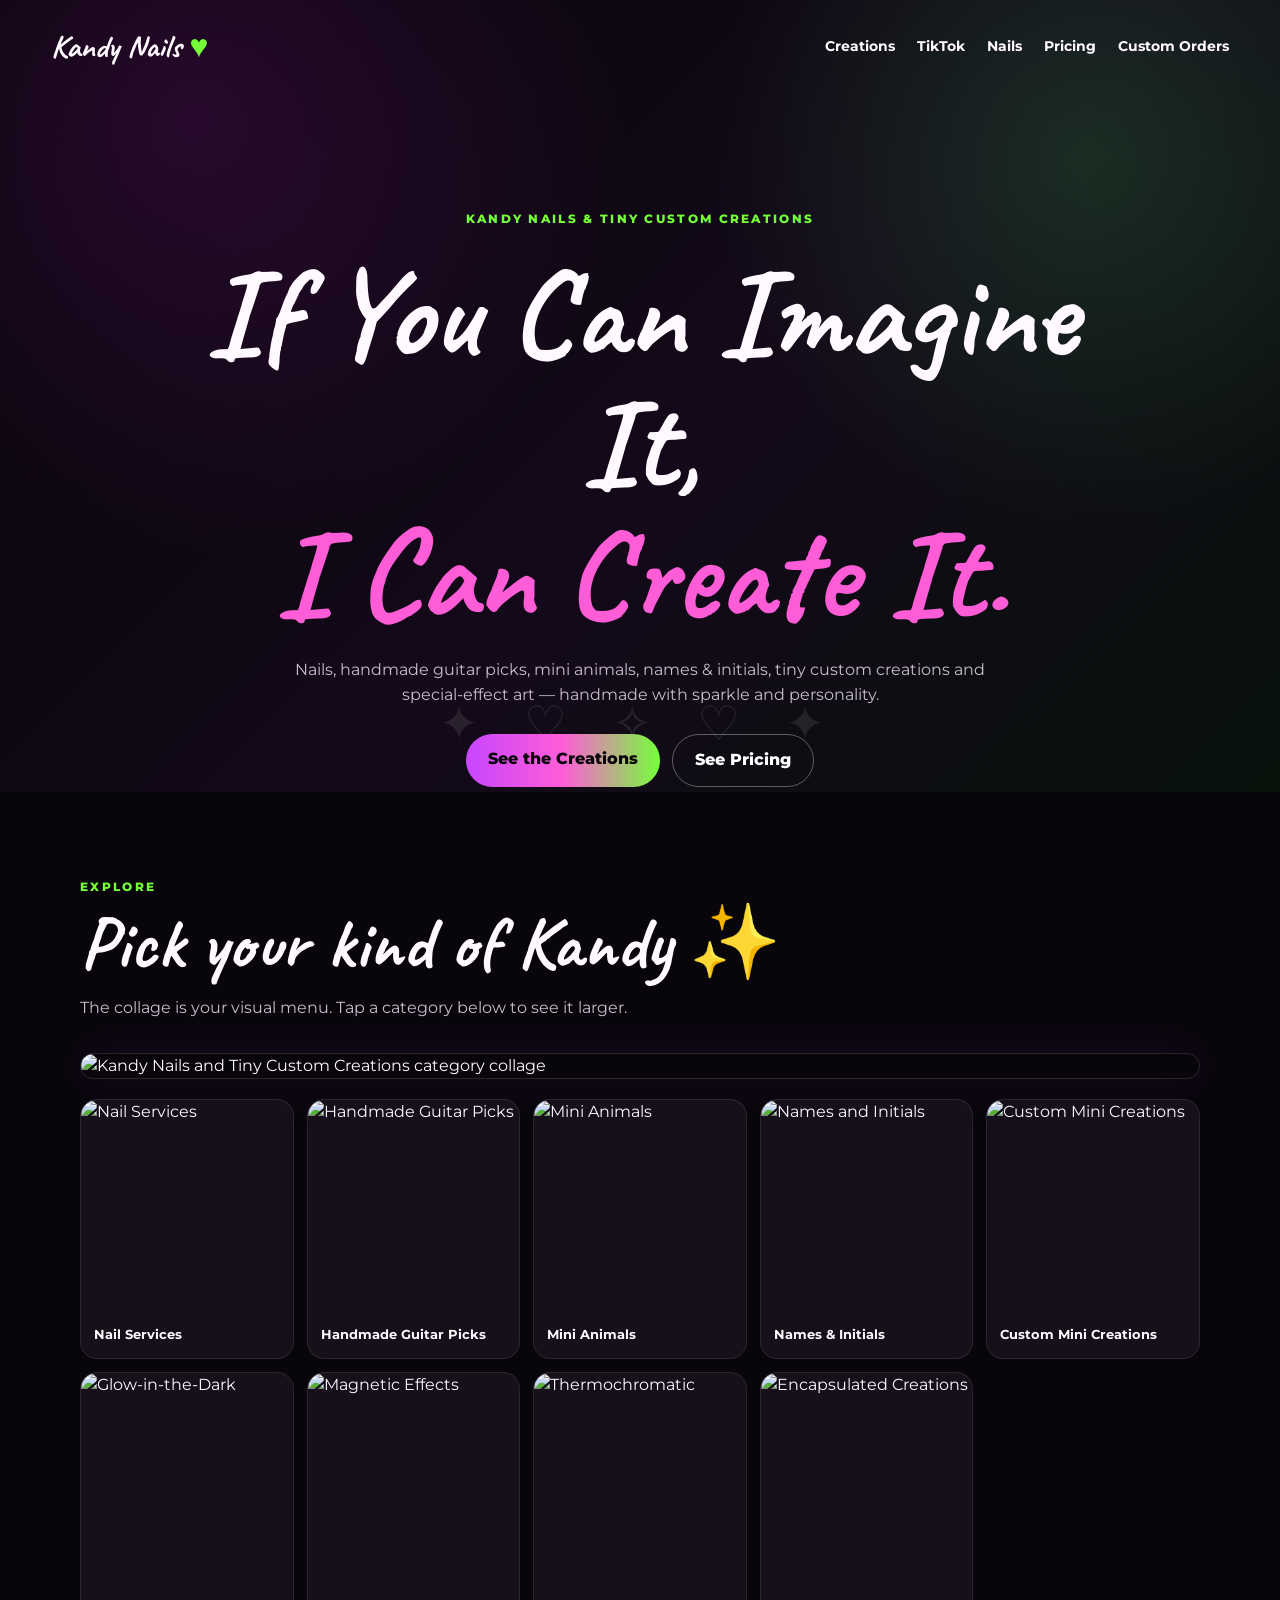
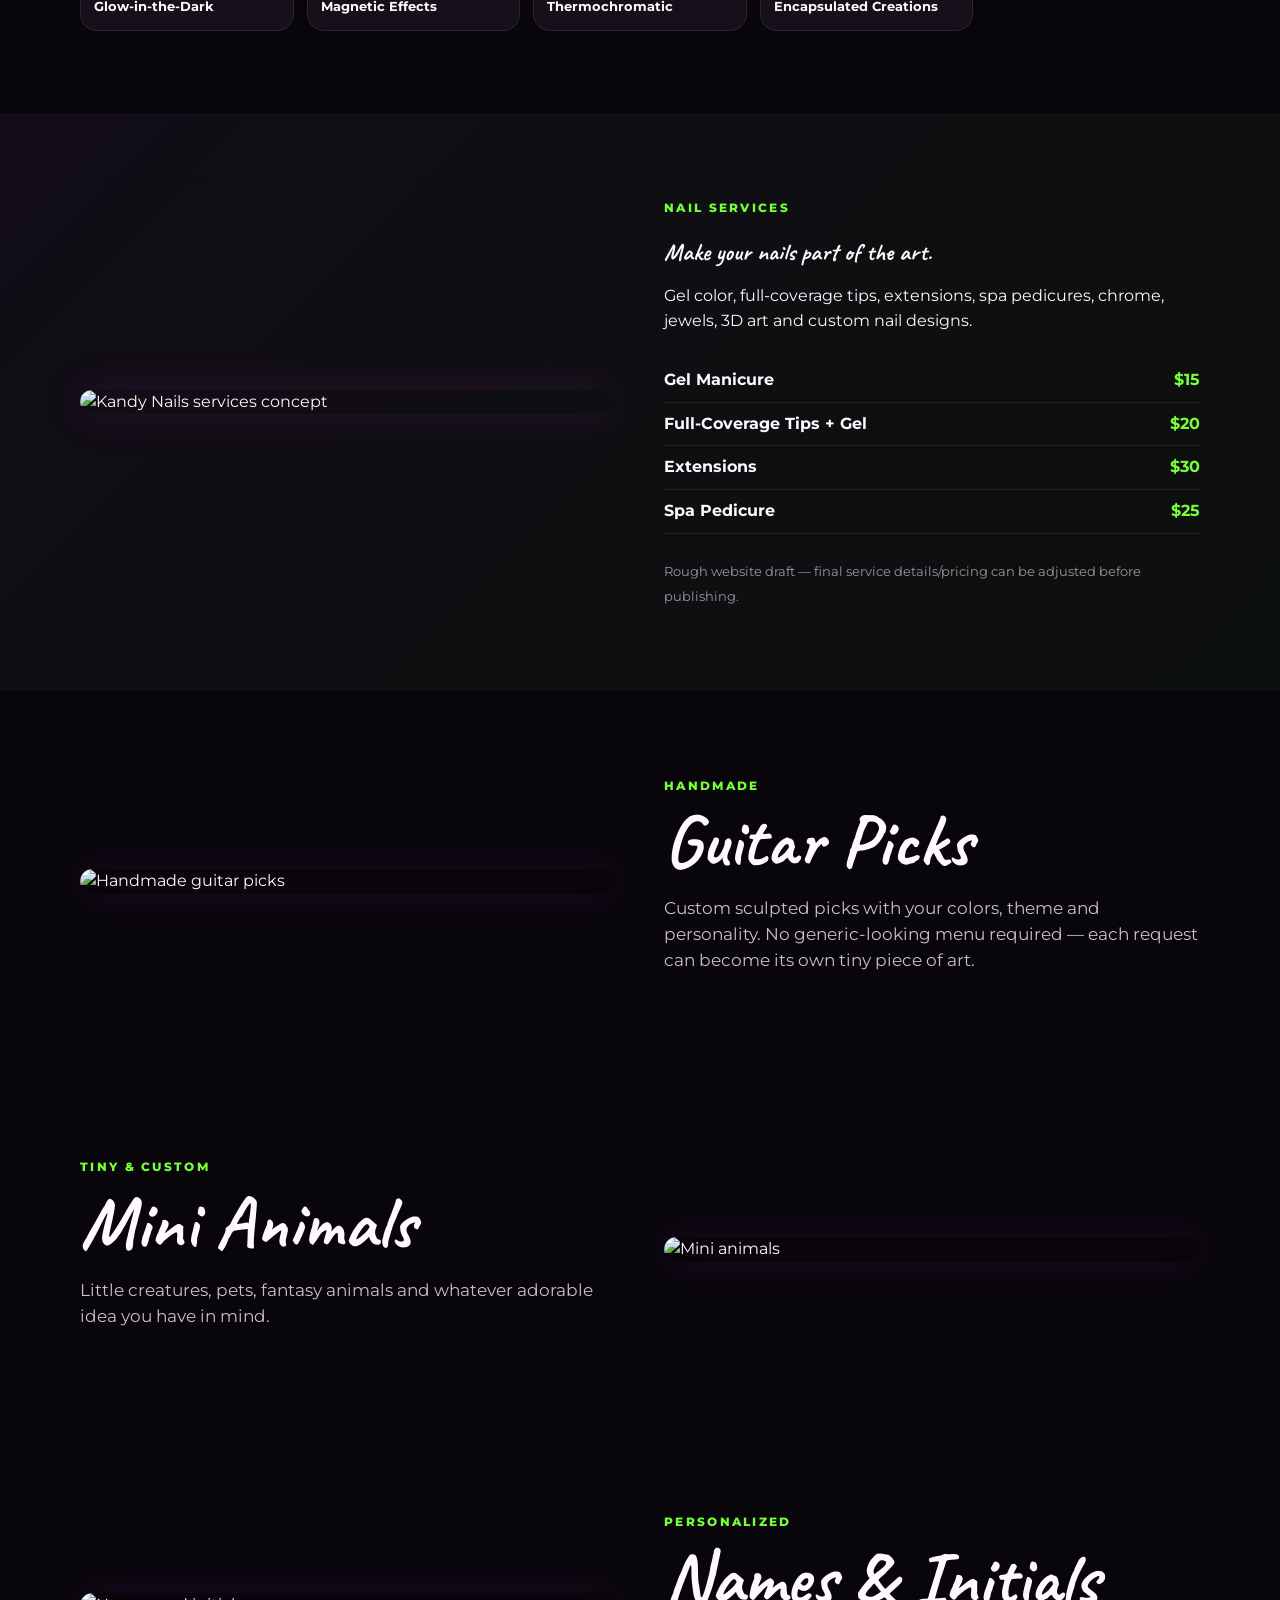
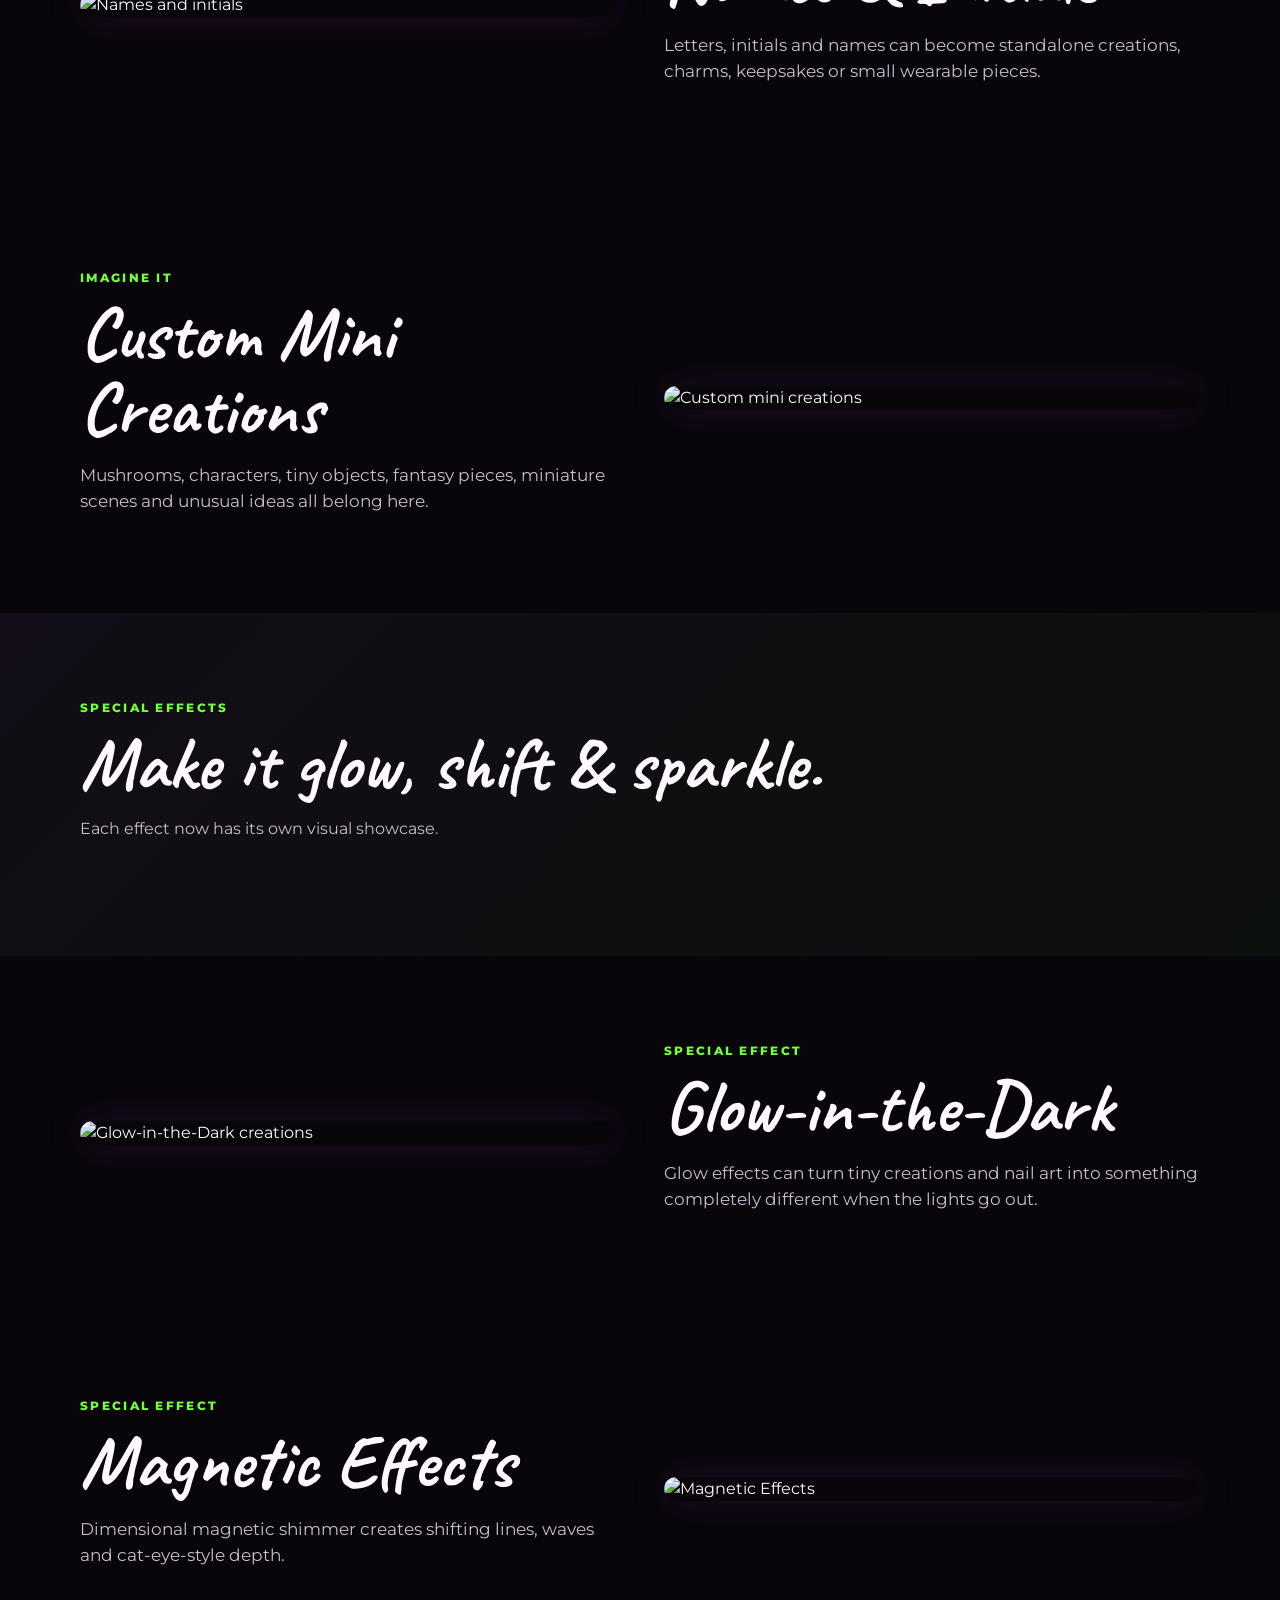
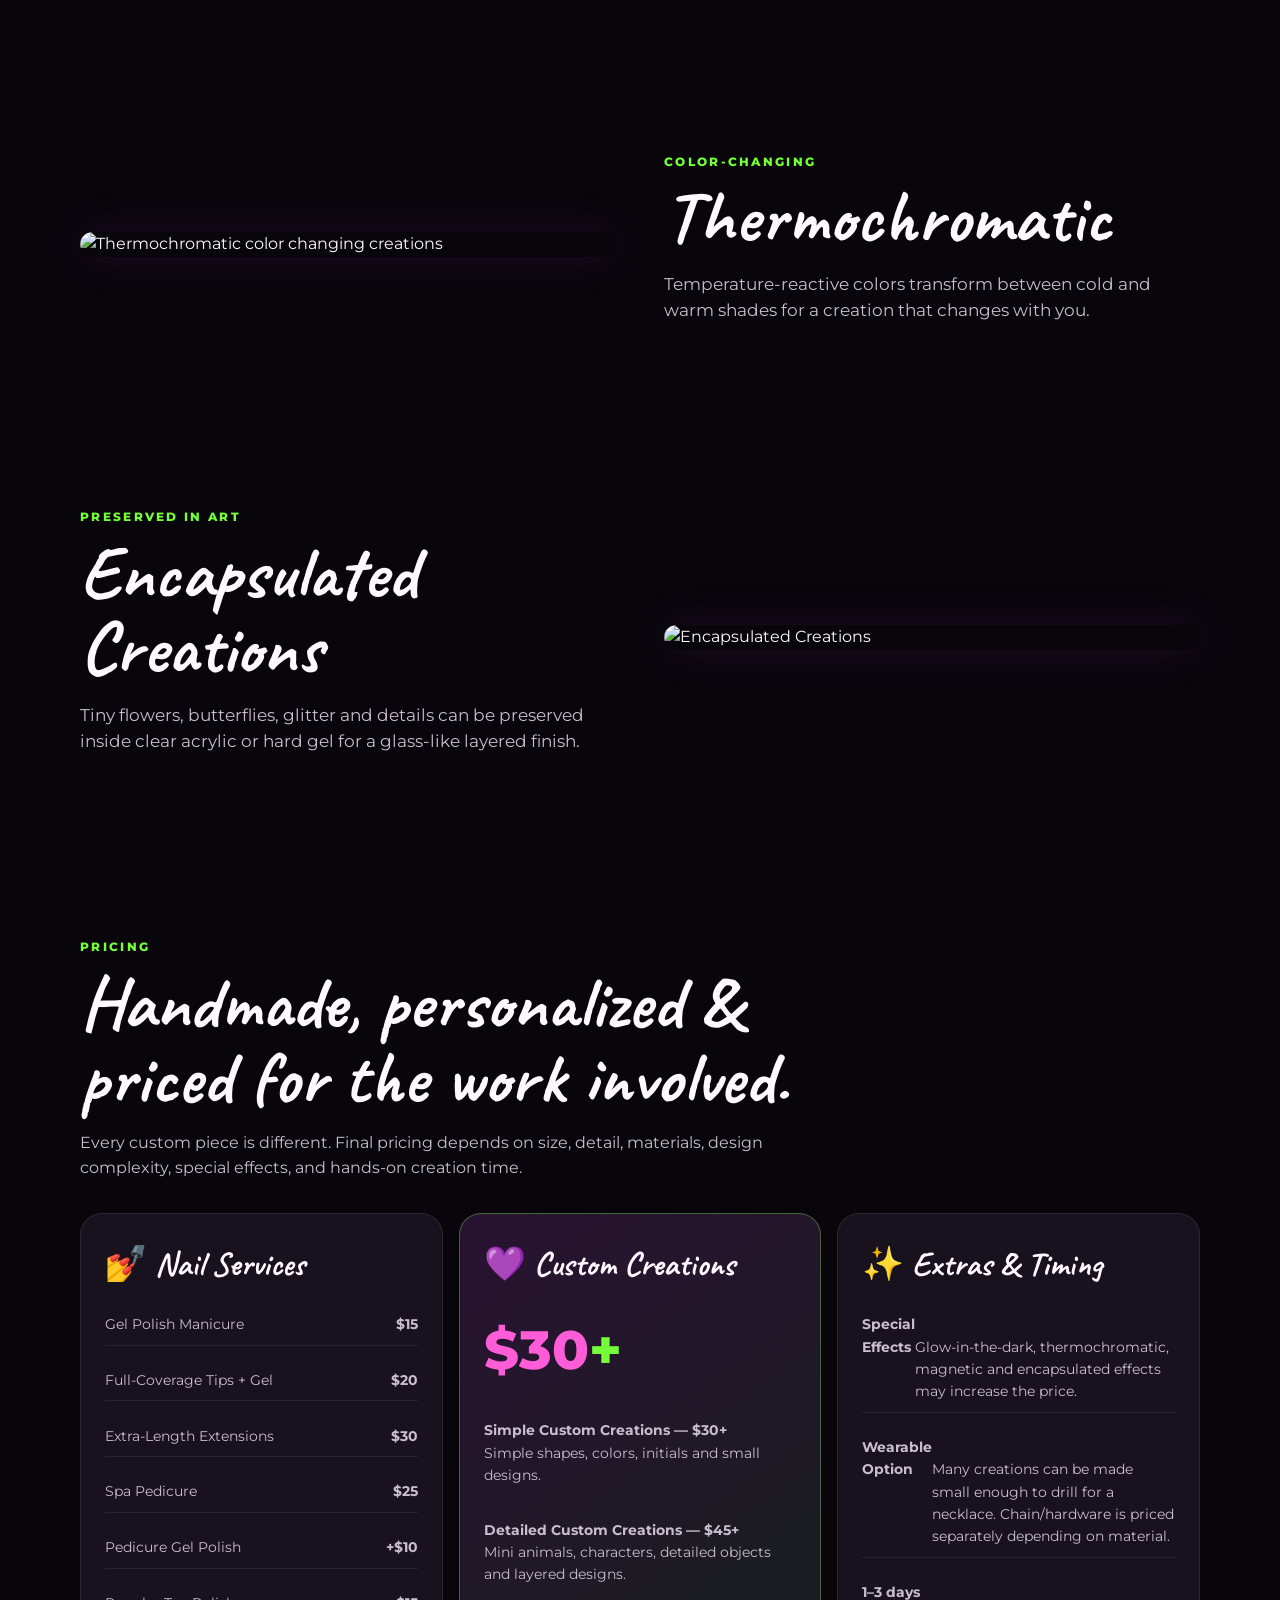
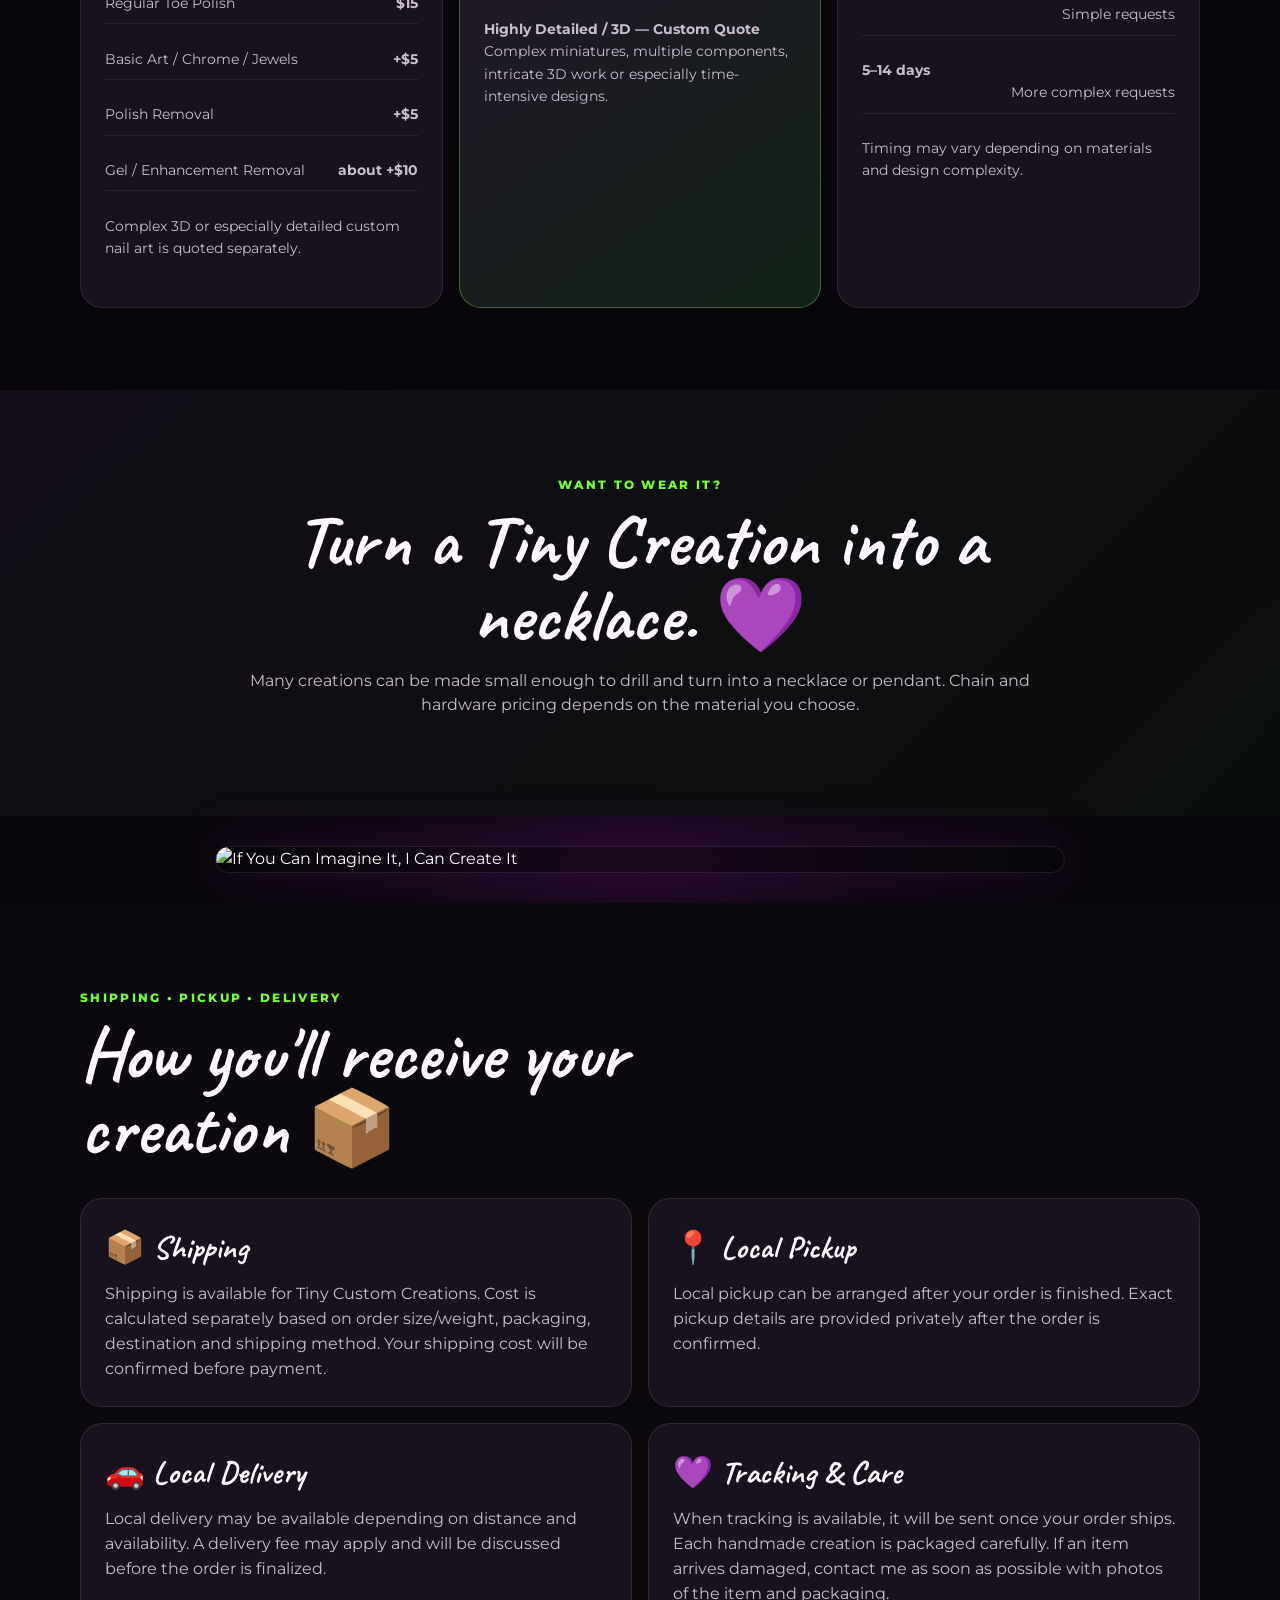
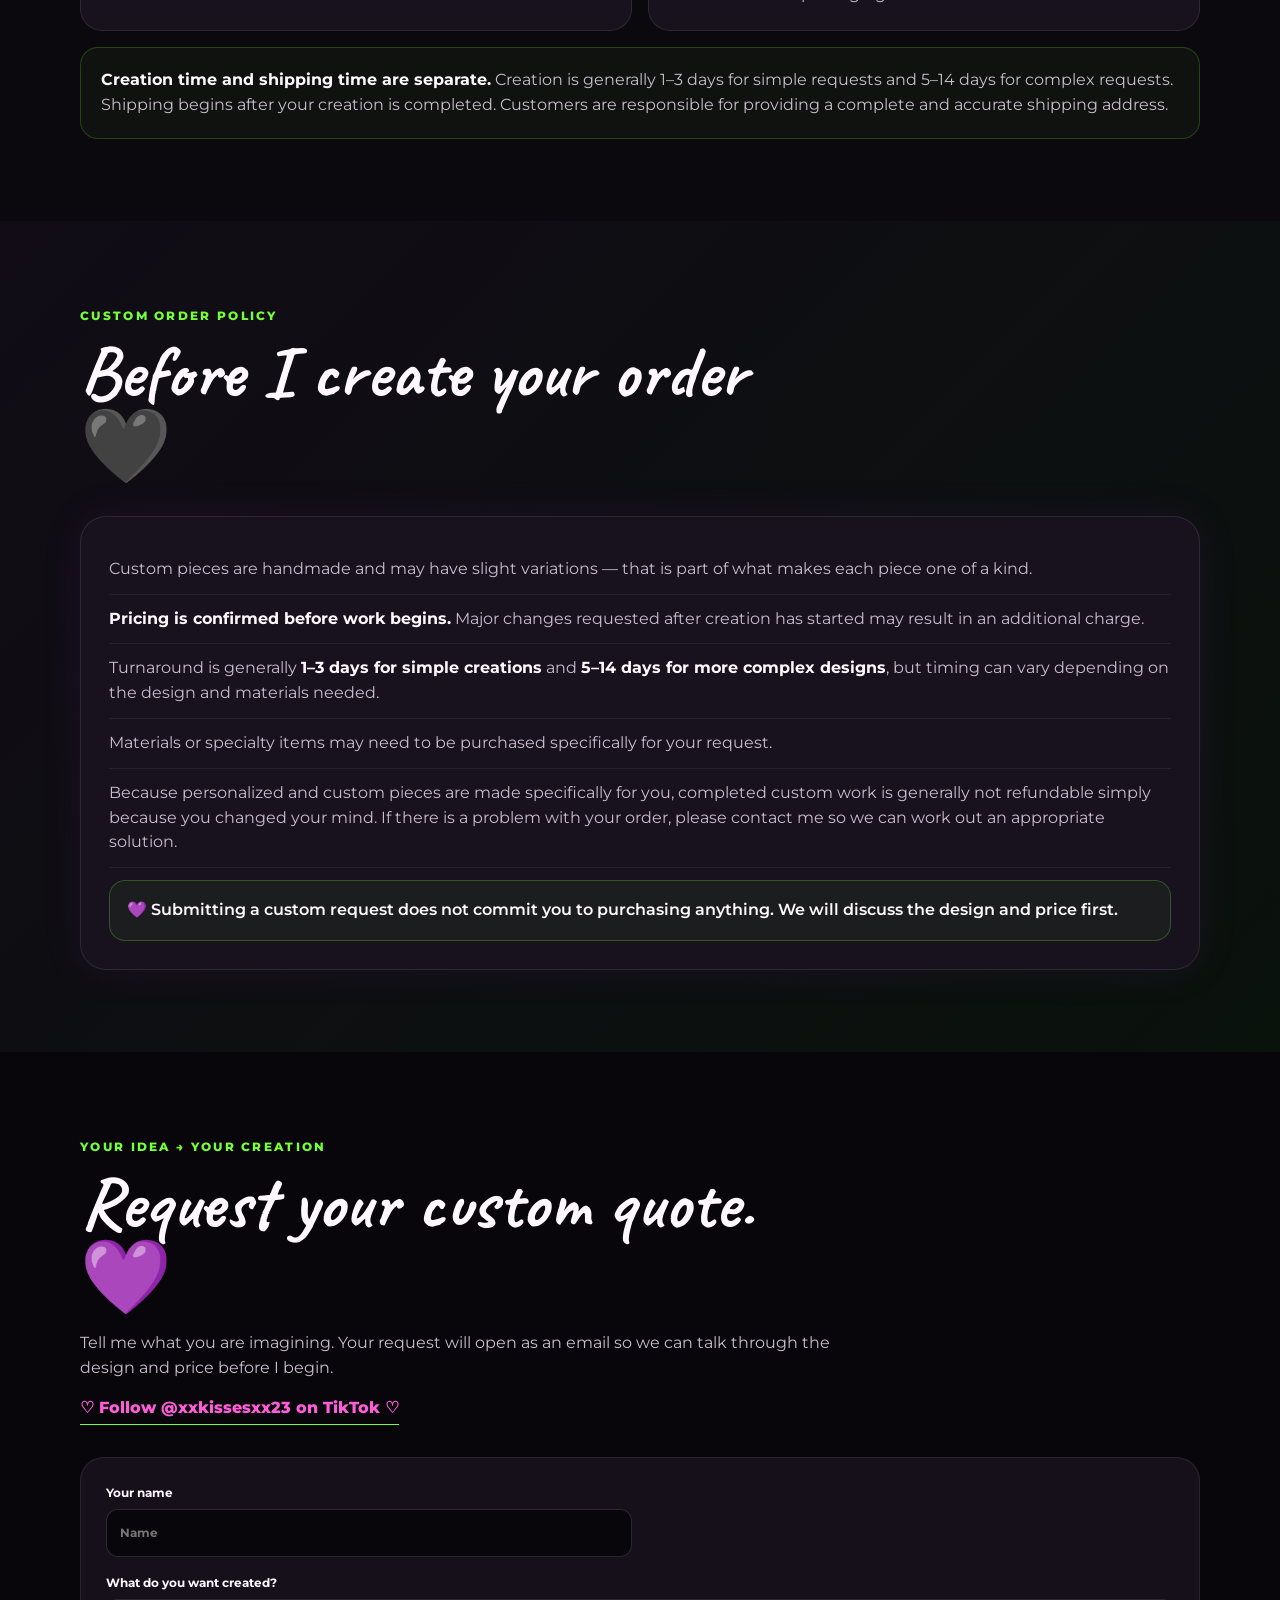
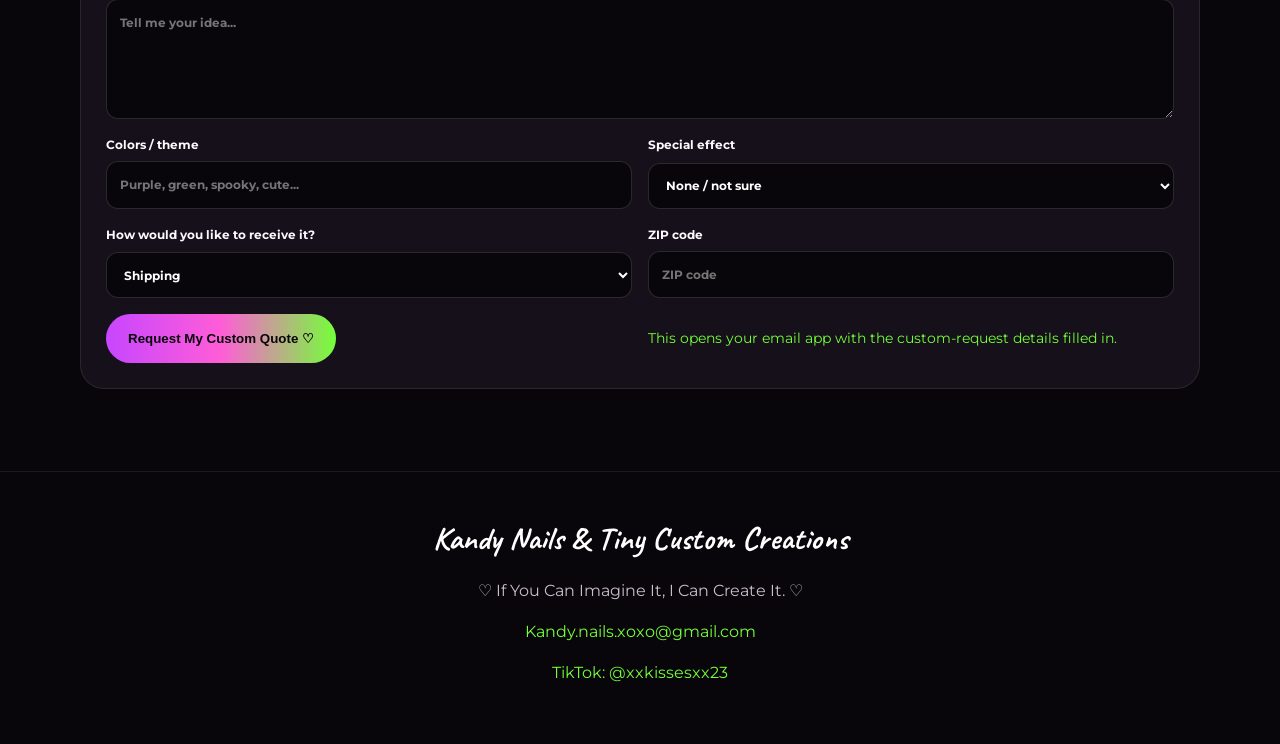
==== index.html @ 1cea1fac "Add files via upload" ====
<!doctype html>
<html lang="en">
<head>
<meta charset="utf-8">
<meta name="viewport" content="width=device-width,initial-scale=1">
<meta name="theme-color" content="#08060b">
<title>Kandy Nails & Tiny Custom Creations</title>
<link rel="stylesheet" href="style.css">
</head>
<body>
<header class="hero" id="home">
  <nav>
    <a class="logo" href="#home">Kandy Nails <span>♥</span></a>
    <button id="menuBtn" aria-label="Open menu">☰</button>
    <div id="navLinks">
      <a href="#categories">Creations</a><a href="https://www.tiktok.com/@xxkissesxx23" target="_blank" rel="noopener">TikTok</a><a href="#nails">Nails</a><a href="#pricing">Pricing</a><a href="#order">Custom Orders</a>
    </div>
  </nav>
  <div class="hero-inner">
    <p class="kicker">KANDY NAILS & TINY CUSTOM CREATIONS</p>
    <h1>If You Can Imagine It,<br><em>I Can Create It.</em></h1>
    <p class="lead">Nails, handmade guitar picks, mini animals, names & initials, tiny custom creations and special-effect art — handmade with sparkle and personality.</p>
    <div class="actions"><a class="btn" href="#categories">See the Creations</a><a class="btn ghost" href="#pricing">See Pricing</a></div>
  </div>
</header>

<main>
<section id="categories" class="wrap">
  <div class="heading"><span>EXPLORE</span><h2>Pick your kind of Kandy ✨</h2><p>The collage is your visual menu. Tap a category below to see it larger.</p></div>
  <img class="master-collage" src="assets/category-collage.png" alt="Kandy Nails and Tiny Custom Creations category collage">
  <div class="gallery">
    <a class="tile" href="#nails"><img src="assets/nail-services.png" alt="Nail Services"><b>Nail Services</b></a>
    <a class="tile" href="#guitar"><img src="assets/guitar-picks.png" alt="Handmade Guitar Picks"><b>Handmade Guitar Picks</b></a>
    <a class="tile" href="#animals"><img src="assets/mini-animals.png" alt="Mini Animals"><b>Mini Animals</b></a>
    <a class="tile" href="#names"><img src="assets/names-initials.png" alt="Names and Initials"><b>Names & Initials</b></a>
    <a class="tile" href="#minis"><img src="assets/custom-mini-creations.png" alt="Custom Mini Creations"><b>Custom Mini Creations</b></a>
    <a class="tile" href="#glow"><img src="assets/glow-in-the-dark.png" alt="Glow-in-the-Dark"><b>Glow-in-the-Dark</b></a>
    <a class="tile" href="#magnetic"><img src="assets/magnetic-effects.png" alt="Magnetic Effects"><b>Magnetic Effects</b></a>
    <a class="tile" href="#thermo"><img src="assets/thermochromatic.png" alt="Thermochromatic"><b>Thermochromatic</b></a>
    <a class="tile" href="#encapsulated"><img src="assets/encapsulated-creations.png" alt="Encapsulated Creations"><b>Encapsulated Creations</b></a>
  </div>
</section>

<section class="band" id="nails"><div class="split">
  <img src="assets/nail-services.png" alt="Kandy Nails services concept">
  <div><span class="eyebrow">NAIL SERVICES</span><h2>Make your nails part of the art.</h2>
  <p>Gel color, full-coverage tips, extensions, spa pedicures, chrome, jewels, 3D art and custom nail designs.</p>
  <div class="mini-prices"><p><b>Gel Manicure</b><strong>$15</strong></p><p><b>Full-Coverage Tips + Gel</b><strong>$20</strong></p><p><b>Extensions</b><strong>$30</strong></p><p><b>Spa Pedicure</b><strong>$25</strong></p></div>
  <small>Rough website draft — final service details/pricing can be adjusted before publishing.</small></div>
</div></section>

<section class="wrap feature" id="guitar"><img src="assets/guitar-picks.png" alt="Handmade guitar picks"><div><span class="eyebrow">HANDMADE</span><h2>Guitar Picks</h2><p>Custom sculpted picks with your colors, theme and personality. No generic-looking menu required — each request can become its own tiny piece of art.</p></div></section>
<section class="wrap feature reverse" id="animals"><img src="assets/mini-animals.png" alt="Mini animals"><div><span class="eyebrow">TINY & CUSTOM</span><h2>Mini Animals</h2><p>Little creatures, pets, fantasy animals and whatever adorable idea you have in mind.</p></div></section>
<section class="wrap feature" id="names"><img src="assets/names-initials.png" alt="Names and initials"><div><span class="eyebrow">PERSONALIZED</span><h2>Names & Initials</h2><p>Letters, initials and names can become standalone creations, charms, keepsakes or small wearable pieces.</p></div></section>
<section class="wrap feature reverse" id="minis"><img src="assets/custom-mini-creations.png" alt="Custom mini creations"><div><span class="eyebrow">IMAGINE IT</span><h2>Custom Mini Creations</h2><p>Mushrooms, characters, tiny objects, fantasy pieces, miniature scenes and unusual ideas all belong here.</p></div></section>

<section class="effects">
<div class="wrap">
 <div class="heading"><span>SPECIAL EFFECTS</span><h2>Make it glow, shift & sparkle.</h2><p>Each effect now has its own visual showcase.</p></div>
</div></section>

<section class="wrap feature" id="glow"><img src="assets/glow-in-the-dark.png" alt="Glow-in-the-Dark creations"><div><span class="eyebrow">SPECIAL EFFECT</span><h2>Glow-in-the-Dark</h2><p>Glow effects can turn tiny creations and nail art into something completely different when the lights go out.</p></div></section>
<section class="wrap feature reverse" id="magnetic"><img src="assets/magnetic-effects.png" alt="Magnetic Effects"><div><span class="eyebrow">SPECIAL EFFECT</span><h2>Magnetic Effects</h2><p>Dimensional magnetic shimmer creates shifting lines, waves and cat-eye-style depth.</p></div></section>
<section class="wrap feature" id="thermo"><img src="assets/thermochromatic.png" alt="Thermochromatic color changing creations"><div><span class="eyebrow">COLOR-CHANGING</span><h2>Thermochromatic</h2><p>Temperature-reactive colors transform between cold and warm shades for a creation that changes with you.</p></div></section>
<section class="wrap feature reverse" id="encapsulated"><img src="assets/encapsulated-creations.png" alt="Encapsulated Creations"><div><span class="eyebrow">PRESERVED IN ART</span><h2>Encapsulated Creations</h2><p>Tiny flowers, butterflies, glitter and details can be preserved inside clear acrylic or hard gel for a glass-like layered finish.</p></div></section>

<section id="pricing" class="wrap">
 <div class="heading"><span>PRICING</span><h2>Handmade, personalized & priced for the work involved.</h2><p>Every custom piece is different. Final pricing depends on size, detail, materials, design complexity, special effects, and hands-on creation time.</p></div>
 <div class="price-cards">
   <article>
     <h3>💅 Nail Services</h3>
     <p>Gel Polish Manicure <b>$15</b></p>
     <p>Full-Coverage Tips + Gel <b>$20</b></p>
     <p>Extra-Length Extensions <b>$30</b></p>
     <p>Spa Pedicure <b>$25</b></p>
     <p>Pedicure Gel Polish <b>+$10</b></p>
     <p>Regular Toe Polish <b>$15</b></p>
     <p>Basic Art / Chrome / Jewels <b>+$5</b></p>
     <p>Polish Removal <b>+$5</b></p>
     <p>Gel / Enhancement Removal <b>about +$10</b></p>
     <p class="muted">Complex 3D or especially detailed custom nail art is quoted separately.</p>
   </article>
   <article class="featured">
     <h3>💜 Custom Creations</h3>
     <div class="big">$30<span>+</span></div>
     <p><b>Simple Custom Creations — $30+</b><br>Simple shapes, colors, initials and small designs.</p>
     <p><b>Detailed Custom Creations — $45+</b><br>Mini animals, characters, detailed objects and layered designs.</p>
     <p><b>Highly Detailed / 3D — Custom Quote</b><br>Complex miniatures, multiple components, intricate 3D work or especially time-intensive designs.</p>
   </article>
   <article>
     <h3>✨ Extras & Timing</h3>
     <p><b>Special Effects</b><br>Glow-in-the-dark, thermochromatic, magnetic and encapsulated effects may increase the price.</p>
     <p><b>Wearable Option</b><br>Many creations can be made small enough to drill for a necklace. Chain/hardware is priced separately depending on material.</p>
     <p><b>1–3 days</b><br>Simple requests</p>
     <p><b>5–14 days</b><br>More complex requests</p>
     <p class="muted">Timing may vary depending on materials and design complexity.</p>
   </article>
 </div>
</section>

<section class="wearable"><div class="wrap center">
 <span class="eyebrow">WANT TO WEAR IT?</span><h2>Turn a Tiny Creation into a necklace. 💜</h2>
 <p>Many creations can be made small enough to drill and turn into a necklace or pendant. Chain and hardware pricing depends on the material you choose.</p>
</div></section>

<section class="brand-finale"><div class="wrap">
<img src="assets/imagine-create.png" alt="If You Can Imagine It, I Can Create It">
</div></section>
<section class="shipping"><div class="wrap">
<div class="heading"><span>SHIPPING • PICKUP • DELIVERY</span><h2>How you'll receive your creation 📦</h2></div>
<div class="shipping-grid">
<article><h3>📦 Shipping</h3><p>Shipping is available for Tiny Custom Creations. Cost is calculated separately based on order size/weight, packaging, destination and shipping method. Your shipping cost will be confirmed before payment.</p></article>
<article><h3>📍 Local Pickup</h3><p>Local pickup can be arranged after your order is finished. Exact pickup details are provided privately after the order is confirmed.</p></article>
<article><h3>🚗 Local Delivery</h3><p>Local delivery may be available depending on distance and availability. A delivery fee may apply and will be discussed before the order is finalized.</p></article>
<article><h3>💜 Tracking & Care</h3><p>When tracking is available, it will be sent once your order ships. Each handmade creation is packaged carefully. If an item arrives damaged, contact me as soon as possible with photos of the item and packaging.</p></article>
</div>
<div class="shipping-note"><b>Creation time and shipping time are separate.</b> Creation is generally 1–3 days for simple requests and 5–14 days for complex requests. Shipping begins after your creation is completed. Customers are responsible for providing a complete and accurate shipping address.</div>
</div></section>
<section class="policies">
<div class="wrap">
 <div class="heading"><span>CUSTOM ORDER POLICY</span><h2>Before I create your order 🖤</h2></div>
 <div class="policy-box">
  <p>Custom pieces are handmade and may have slight variations — that is part of what makes each piece one of a kind.</p>
  <p><b>Pricing is confirmed before work begins.</b> Major changes requested after creation has started may result in an additional charge.</p>
  <p>Turnaround is generally <b>1–3 days for simple creations</b> and <b>5–14 days for more complex designs</b>, but timing can vary depending on the design and materials needed.</p>
  <p>Materials or specialty items may need to be purchased specifically for your request.</p>
  <p>Because personalized and custom pieces are made specifically for you, completed custom work is generally not refundable simply because you changed your mind. If there is a problem with your order, please contact me so we can work out an appropriate solution.</p>
  <p class="policy-highlight">💜 Submitting a custom request does not commit you to purchasing anything. We will discuss the design and price first.</p>
 </div>
</div>
</section>

<section id="order" class="wrap order">
 <div class="heading"><span>YOUR IDEA → YOUR CREATION</span><h2>Request your custom quote. 💜</h2><p>Tell me what you are imagining. Your request will open as an email so we can talk through the design and price before I begin.</p><p><a class="tiktok-link" href="https://www.tiktok.com/@xxkissesxx23" target="_blank" rel="noopener">♡ Follow @xxkissesxx23 on TikTok ♡</a></p></div>
 <form id="orderForm">
  <label>Your name<input id="customerName" required placeholder="Name"></label>
  <label>What do you want created?<textarea id="customerIdea" required placeholder="Tell me your idea..."></textarea></label>
  <label>Colors / theme<input id="customerColors" placeholder="Purple, green, spooky, cute..."></label>
  <label>Special effect<select id="customerEffect"><option>None / not sure</option><option>Glow-in-the-dark</option><option>Magnetic</option><option>Thermochromatic</option><option>Encapsulated</option></select></label><label>How would you like to receive it?<select id="customerFulfillment"><option>Shipping</option><option>Local Pickup</option><option>Local Delivery</option><option>Not sure yet</option></select></label>
<label>ZIP code<input id="customerZip" inputmode="numeric" placeholder="ZIP code"></label>
  <button class="btn" type="submit">Request My Custom Quote ♡</button>
  <p class="demo">This opens your email app with the custom-request details filled in.</p>
 </form>
</section>
</main>

<footer><strong>Kandy Nails & Tiny Custom Creations</strong>
<p>♡ If You Can Imagine It, I Can Create It. ♡</p>
<p><a href="mailto:Kandy.nails.xoxo@gmail.com">Kandy.nails.xoxo@gmail.com</a></p>
<p class="social"><a href="https://www.tiktok.com/@xxkissesxx23" target="_blank" rel="noopener">TikTok: @xxkissesxx23</a></p></footer>
<script>
const b=document.getElementById('menuBtn'), n=document.getElementById('navLinks');
b.onclick=()=>n.classList.toggle('show');
document.querySelectorAll('#navLinks a').forEach(a=>a.onclick=()=>n.classList.remove('show'));

document.getElementById('orderForm').addEventListener('submit', function(e){
  e.preventDefault();
  const name=document.getElementById('customerName').value;
  const idea=document.getElementById('customerIdea').value;
  const colors=document.getElementById('customerColors').value || 'Not specified';
  const effect=document.getElementById('customerEffect').value;
  const subject=encodeURIComponent('Kandy Nails Custom Quote Request - ' + name);
  const body=encodeURIComponent(
    'Hi Kandy Nails!\n\nI would like to request a custom quote.\n\n' +
    'Name: ' + name + '\n\n' +
    'My idea:\n' + idea + '\n\n' +
    'Colors / theme: ' + colors + '\n' +
    'Special effect: ' + effect + '\n' +
    'Receive order by: ' + document.getElementById('customerFulfillment').value + '\n' +
    'ZIP code: ' + (document.getElementById('customerZip').value || 'Not provided') + '\n\n' +
    'Please let me know what you think and what the quote would be. 💜'
  );
  window.location.href='mailto:Kandy.nails.xoxo@gmail.com?subject='+subject+'&body='+body;
});
</script>
</body></html>
---- style.css ----
@import url('https://fonts.googleapis.com/css2?family=Caveat:wght@500;600;700&family=Montserrat:wght@400;500;600;700;800&display=swap');
:root{--bg:#08060b;--panel:#15101a;--purple:#c746ff;--green:#74ff39;--pink:#ff5dd7;--text:#fff9ff;--muted:#c9bdce}
*{box-sizing:border-box}html{scroll-behavior:smooth}body{margin:0;background:var(--bg);color:var(--text);font-family:Montserrat,sans-serif;line-height:1.55}a{color:inherit;text-decoration:none}img{max-width:100%;display:block}
.hero{min-height:88vh;background:radial-gradient(circle at 15% 15%,#6d14744d,transparent 34%),radial-gradient(circle at 85% 20%,#2d8c4145,transparent 30%),linear-gradient(135deg,#050407,#14091a 55%,#07110a);position:relative;overflow:hidden}.hero:after{content:"✦  ♡  ✧  ♡  ✦";position:absolute;bottom:4%;width:100%;text-align:center;font-size:3rem;letter-spacing:1rem;color:#ffffff18}
nav{width:min(1180px,92%);margin:auto;padding:22px 0;display:flex;align-items:center;justify-content:space-between;position:relative;z-index:3}.logo{font-family:Caveat,cursive;font-size:2rem;font-weight:700}.logo span{color:var(--green)}#navLinks{display:flex;gap:22px;font-size:.85rem;font-weight:700}#navLinks a:hover{color:var(--green)}#menuBtn{display:none;background:none;border:0;color:white;font-size:1.6rem}
.hero-inner{width:min(920px,90%);margin:13vh auto 0;text-align:center;position:relative;z-index:2}.kicker,.eyebrow,.heading span{font-size:.72rem;letter-spacing:.2em;font-weight:800;color:var(--green)}h1,h2{font-family:Caveat,cursive;line-height:1.02}h1{font-size:clamp(4.3rem,10vw,8rem);margin:.15em 0}.hero h1 em{font-style:normal;color:var(--pink)}.lead{max-width:720px;margin:0 auto 26px;color:var(--muted)}.actions{display:flex;gap:12px;justify-content:center;flex-wrap:wrap}.btn{border:0;display:inline-block;background:linear-gradient(90deg,var(--purple),var(--pink),var(--green));color:#08060b;font-weight:800;padding:13px 22px;border-radius:999px;cursor:pointer}.ghost{background:transparent;color:white;border:1px solid #ffffff55}
.wrap{width:min(1120px,92%);margin:auto;padding:82px 0}.heading{max-width:760px;margin-bottom:32px}.heading h2,.feature h2,.wearable h2{font-size:clamp(3rem,6vw,4.6rem);margin:.08em 0}.heading p,.feature p,.wearable p{color:var(--muted)}.master-collage{width:100%;border-radius:25px;border:1px solid #ffffff20;box-shadow:0 0 50px #8c28b62b}.gallery{display:grid;grid-template-columns:repeat(5,1fr);gap:13px;margin-top:20px}.tile{background:var(--panel);border:1px solid #ffffff17;border-radius:17px;overflow:hidden}.tile img{aspect-ratio:1/1;object-fit:cover}.tile b{display:block;padding:13px;font-size:.8rem}.tile:hover{outline:1px solid var(--green);transform:translateY(-2px)}
.band,.effects,.wearable{background:linear-gradient(135deg,#120d17,#0c100d)}.split{width:min(1120px,92%);margin:auto;padding:82px 0;display:grid;grid-template-columns:1fr 1fr;gap:48px;align-items:center}.split>img,.feature>img{border-radius:25px;box-shadow:0 0 40px #b830d028}.mini-prices{margin:25px 0}.mini-prices p{display:flex;justify-content:space-between;border-bottom:1px solid #ffffff16;padding:9px 0;margin:0}.mini-prices strong{color:var(--green)}small{color:#9f92a6}.feature{display:grid;grid-template-columns:1fr 1fr;gap:48px;align-items:center}.feature.reverse img{order:2}.feature p{font-size:1.05rem}.effect-cards{display:grid;grid-template-columns:repeat(4,1fr);gap:15px}.effect-cards article,.price-cards article{background:#18121e;border:1px solid #ffffff16;border-radius:22px;padding:24px}.effect-cards i{font-style:normal;font-size:2rem}.effect-cards h3{margin:.5em 0}.effect-cards p,.price-cards p{color:var(--muted);font-size:.9rem}
.price-cards{display:grid;grid-template-columns:repeat(3,1fr);gap:16px}.price-cards h3{font-family:Caveat,cursive;font-size:2.1rem;margin:0 0 12px}.price-cards p{display:flex;justify-content:space-between;border-bottom:1px solid #ffffff12;padding:9px 0}.price-cards .featured{background:linear-gradient(145deg,#291232,#122217);border-color:#9dff6550}.big{font-size:3.4rem;font-weight:800;color:var(--pink);margin:18px 0}.big span{color:var(--green)}.price-cards .featured p,.price-cards .muted{display:block;border:0}.center{text-align:center;max-width:780px}.order form{display:grid;grid-template-columns:1fr 1fr;gap:16px;background:#151019;border:1px solid #ffffff17;padding:25px;border-radius:24px}.order label{display:grid;gap:7px;font-size:.78rem;font-weight:700}.order label:nth-child(2){grid-column:span 2}.order input,.order textarea,.order select{width:100%;border:1px solid #ffffff24;background:#08060b;color:white;border-radius:12px;padding:13px;font:inherit}.order textarea{min-height:120px;resize:vertical}.order button{justify-self:start}.demo{color:var(--green);font-size:.85rem}
footer{text-align:center;padding:42px 20px;border-top:1px solid #ffffff13;color:var(--muted)}footer strong{font-family:Caveat,cursive;font-size:2rem;color:white}
@media(max-width:850px){#menuBtn{display:block}#navLinks{display:none;position:absolute;top:68px;left:0;right:0;flex-direction:column;background:#17111d;padding:18px;border-radius:18px}#navLinks.show{display:flex}.gallery{grid-template-columns:repeat(2,1fr)}.split,.feature{grid-template-columns:1fr}.feature.reverse img{order:0}.effect-cards{grid-template-columns:repeat(2,1fr)}.price-cards{grid-template-columns:1fr}.order form{grid-template-columns:1fr}.order label:nth-child(2){grid-column:auto}}
@media(max-width:520px){.gallery,.effect-cards{grid-template-columns:1fr}.wrap,.split{padding:58px 0}.hero-inner{margin-top:9vh}}

.brand-finale{background:radial-gradient(circle at 50% 50%,#5b126238,transparent 60%),#08060b}
.brand-finale .wrap{padding-top:30px;padding-bottom:30px}
.brand-finale img{width:min(850px,100%);margin:auto;border-radius:28px;box-shadow:0 0 55px #b62fce35;border:1px solid #ffffff18}
footer a{color:var(--green)}

.tiktok-link{display:inline-block;color:var(--pink);font-weight:800;border-bottom:1px solid var(--green);padding-bottom:3px}
.tiktok-link:hover,footer .social a:hover{color:var(--green)}
footer .social{margin-top:6px}

.policies{background:linear-gradient(135deg,#110c16,#0a120c)}
.policy-box{background:#18121e;border:1px solid #ffffff18;border-radius:26px;padding:28px;box-shadow:0 0 40px #8c28b61c}
.policy-box p{color:var(--muted);padding:12px 0;margin:0;border-bottom:1px solid #ffffff10}
.policy-box p:last-child{border-bottom:0}
.policy-box b{color:var(--text)}
.policy-highlight{margin-top:12px!important;padding:17px!important;border:1px solid #74ff3940!important;background:#74ff390c;border-radius:16px;color:var(--text)!important;font-weight:600}
.shipping{background:#0b080e}.shipping-grid{display:grid;grid-template-columns:repeat(2,1fr);gap:16px}.shipping-grid article{background:#18121e;border:1px solid #ffffff18;border-radius:22px;padding:24px}.shipping-grid h3{font-family:Caveat,cursive;font-size:2rem;margin:0 0 10px}.shipping-grid p{color:var(--muted);margin:0}.shipping-note{margin-top:16px;padding:20px;border-radius:18px;background:#74ff390b;border:1px solid #74ff3935;color:var(--muted)}.shipping-note b{color:var(--text)}@media(max-width:700px){.shipping-grid{grid-template-columns:1fr}}
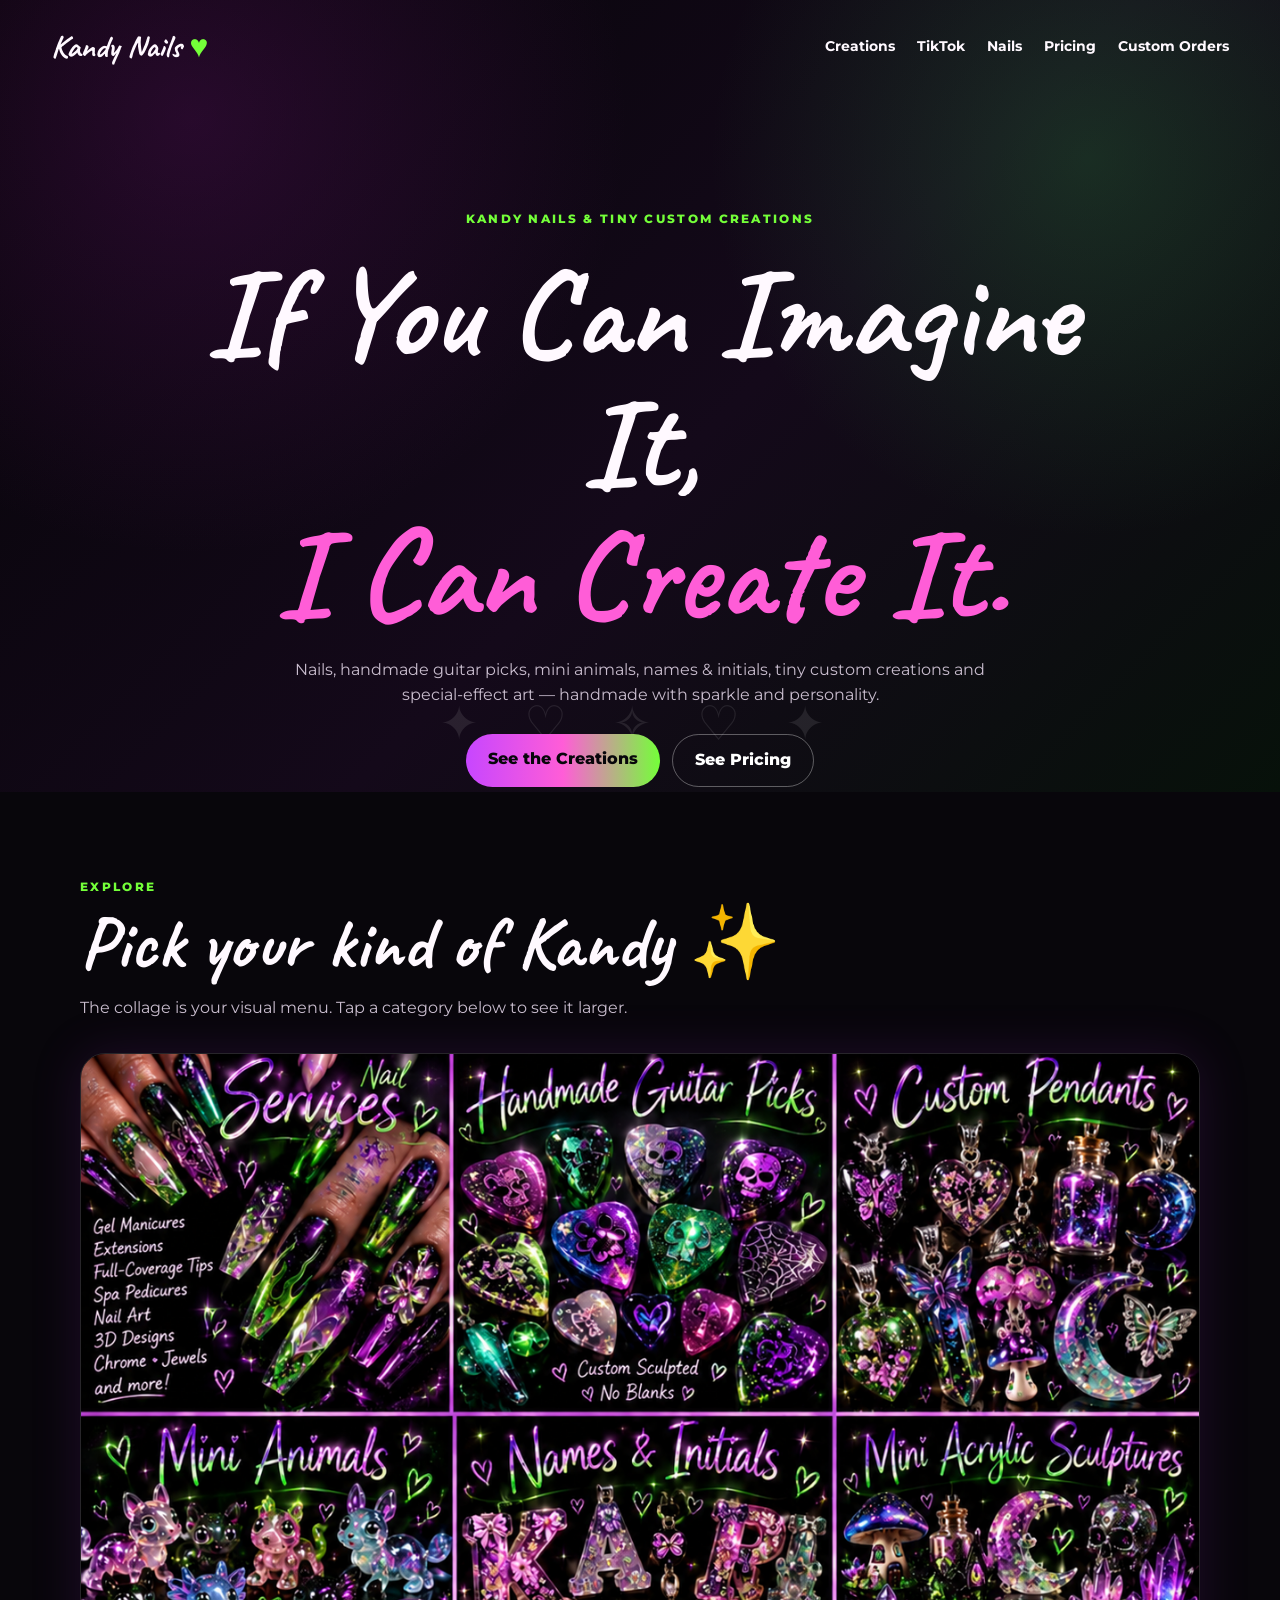
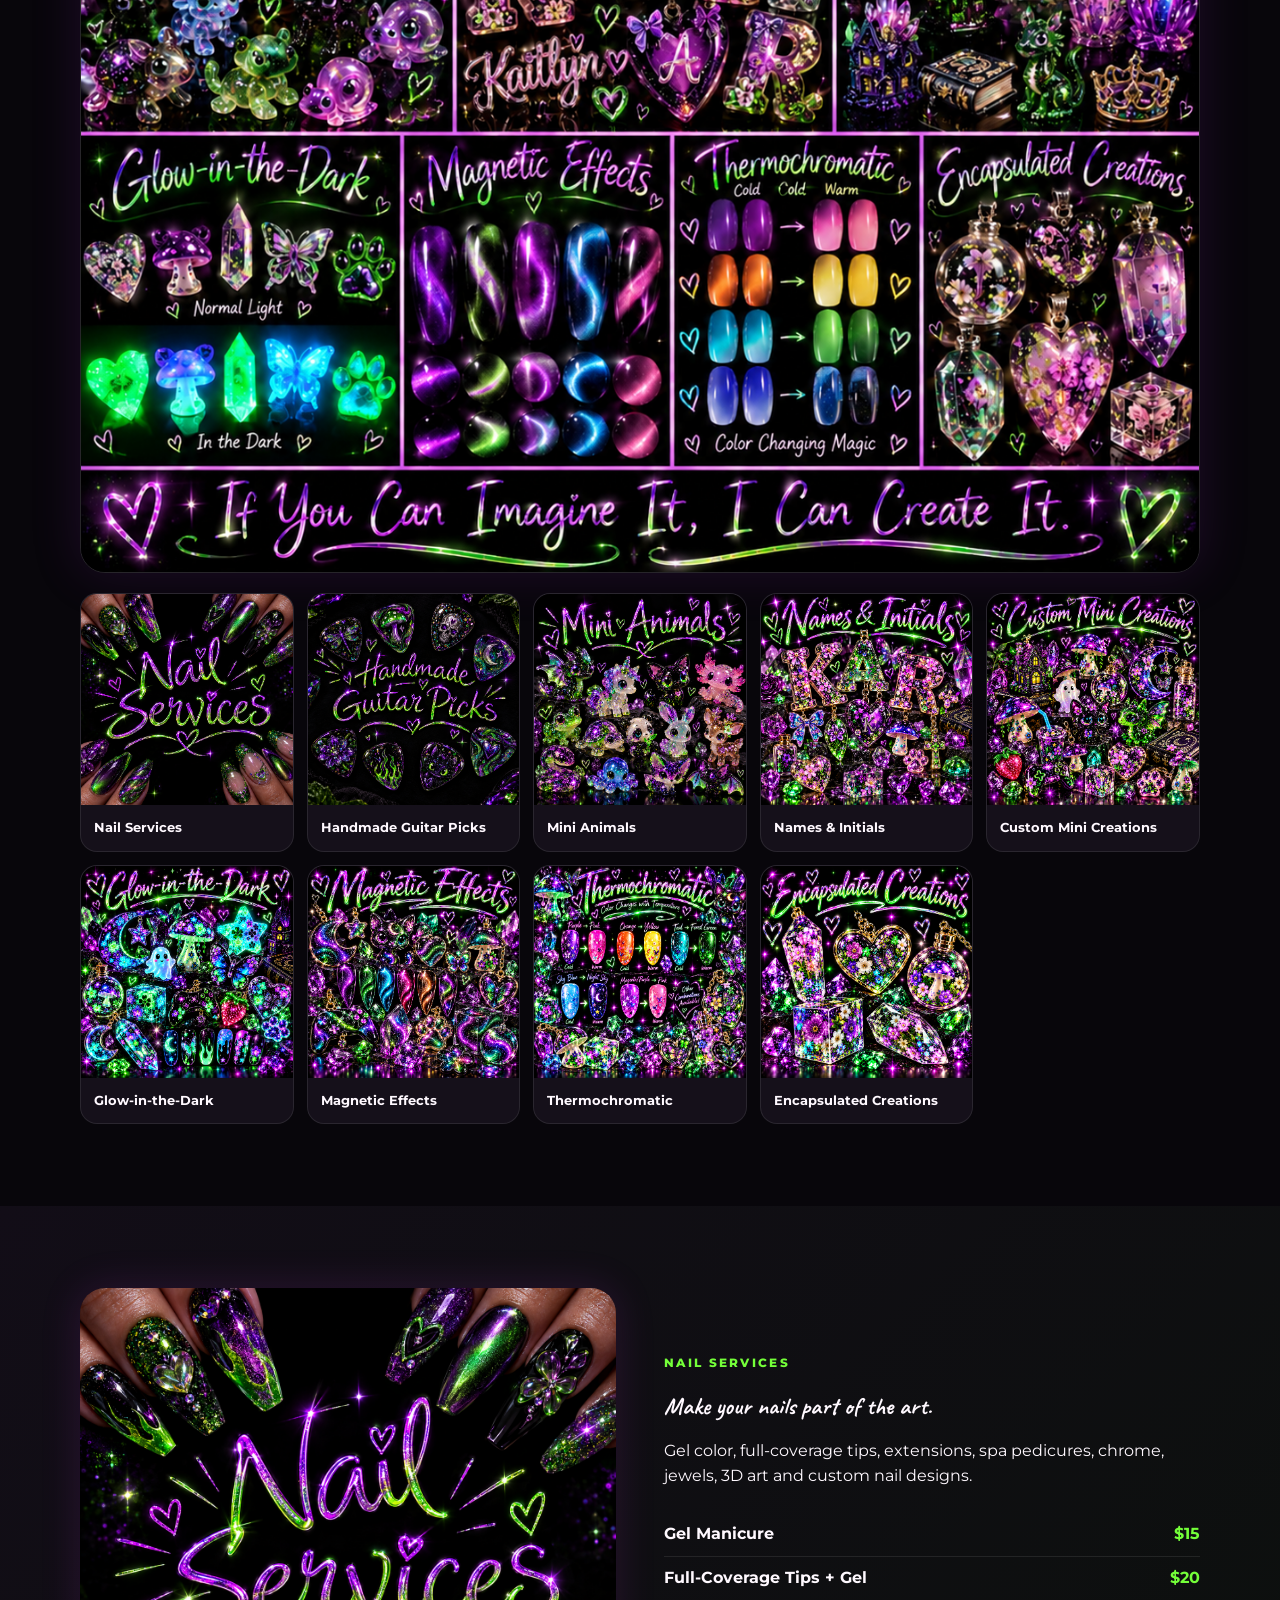
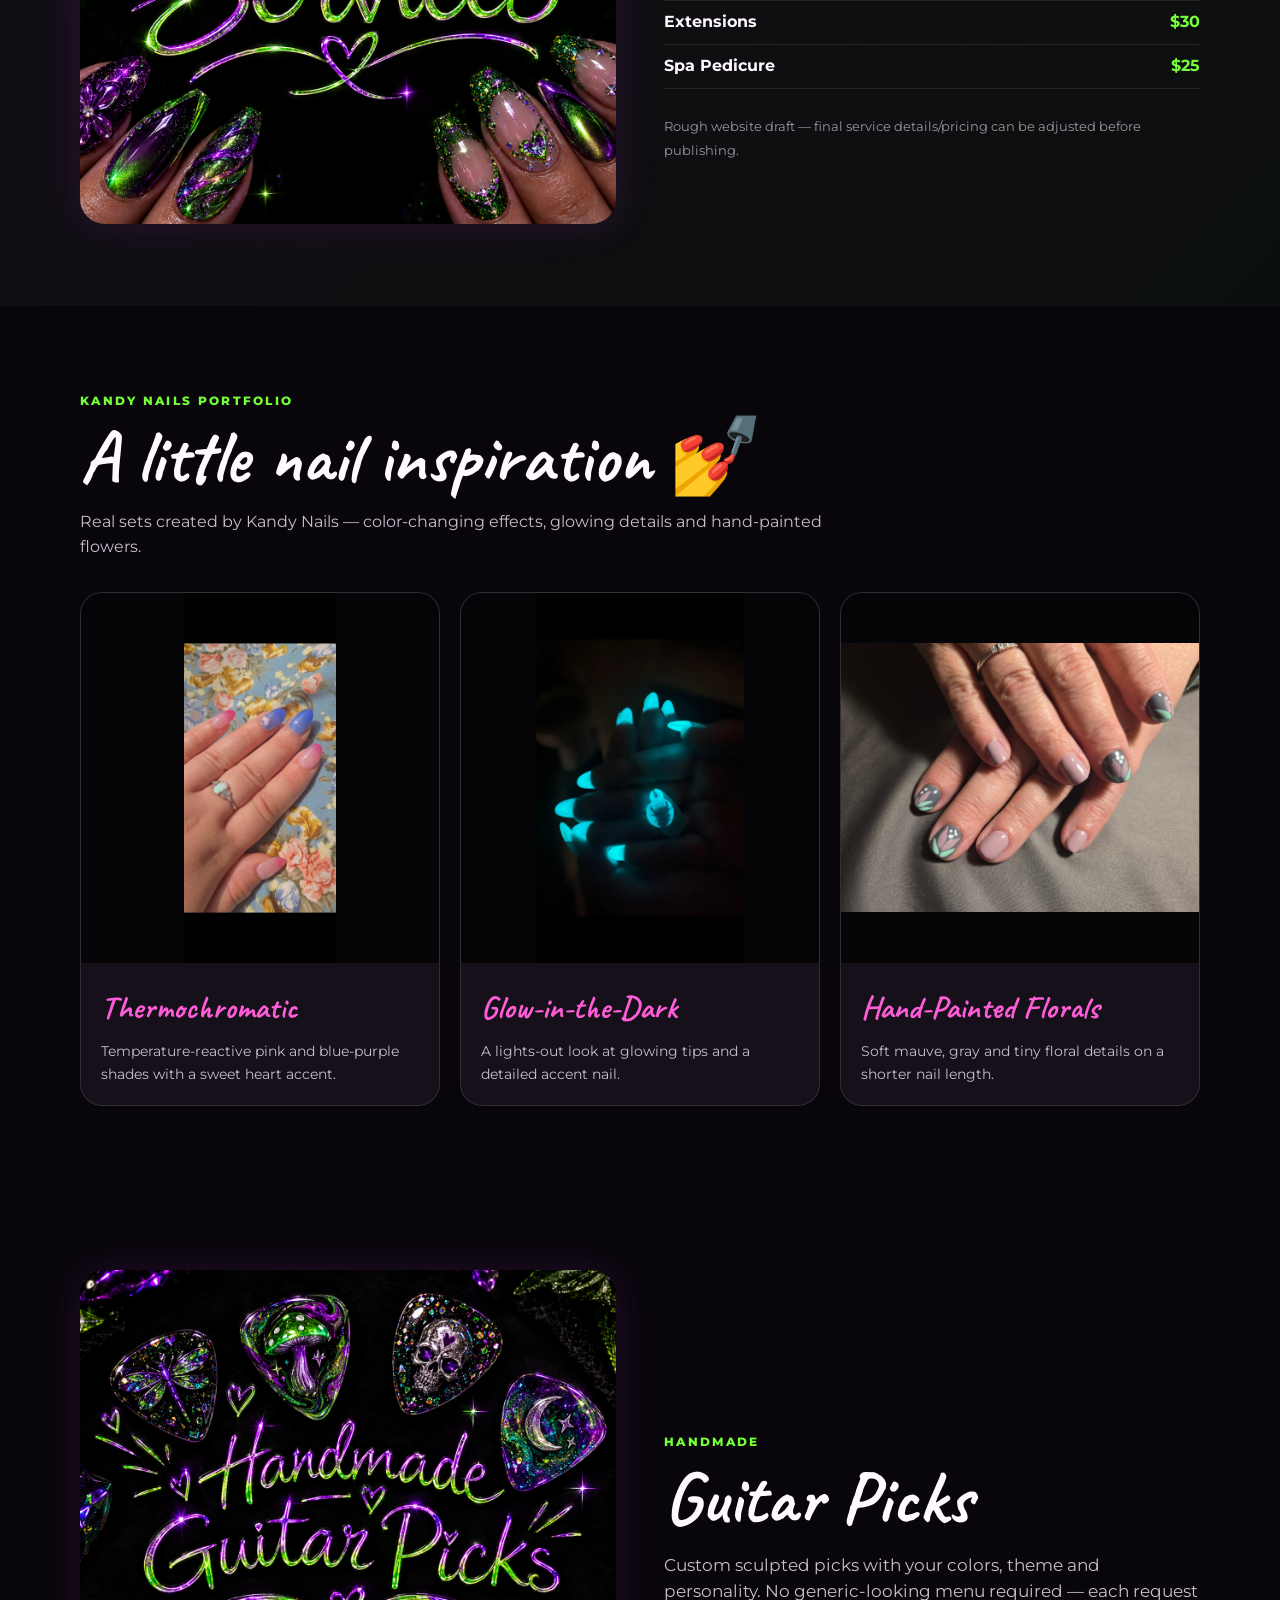
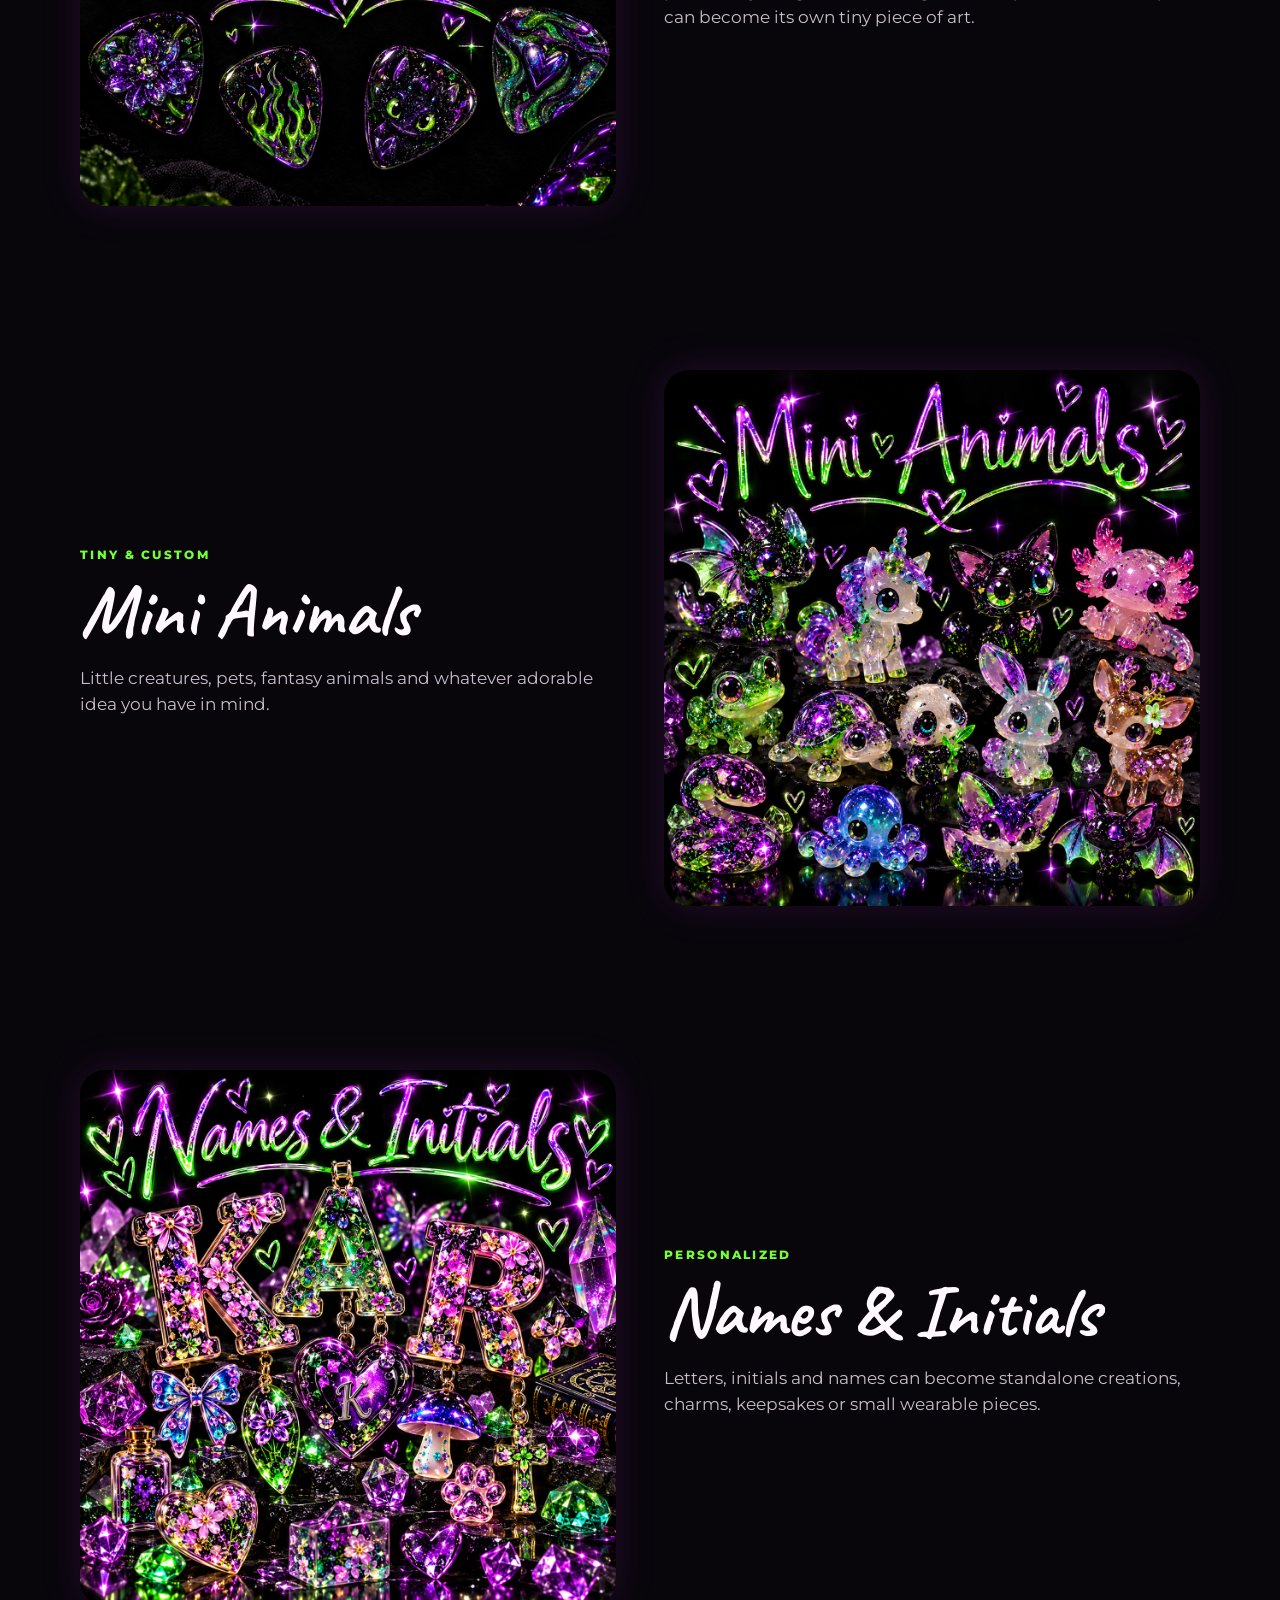
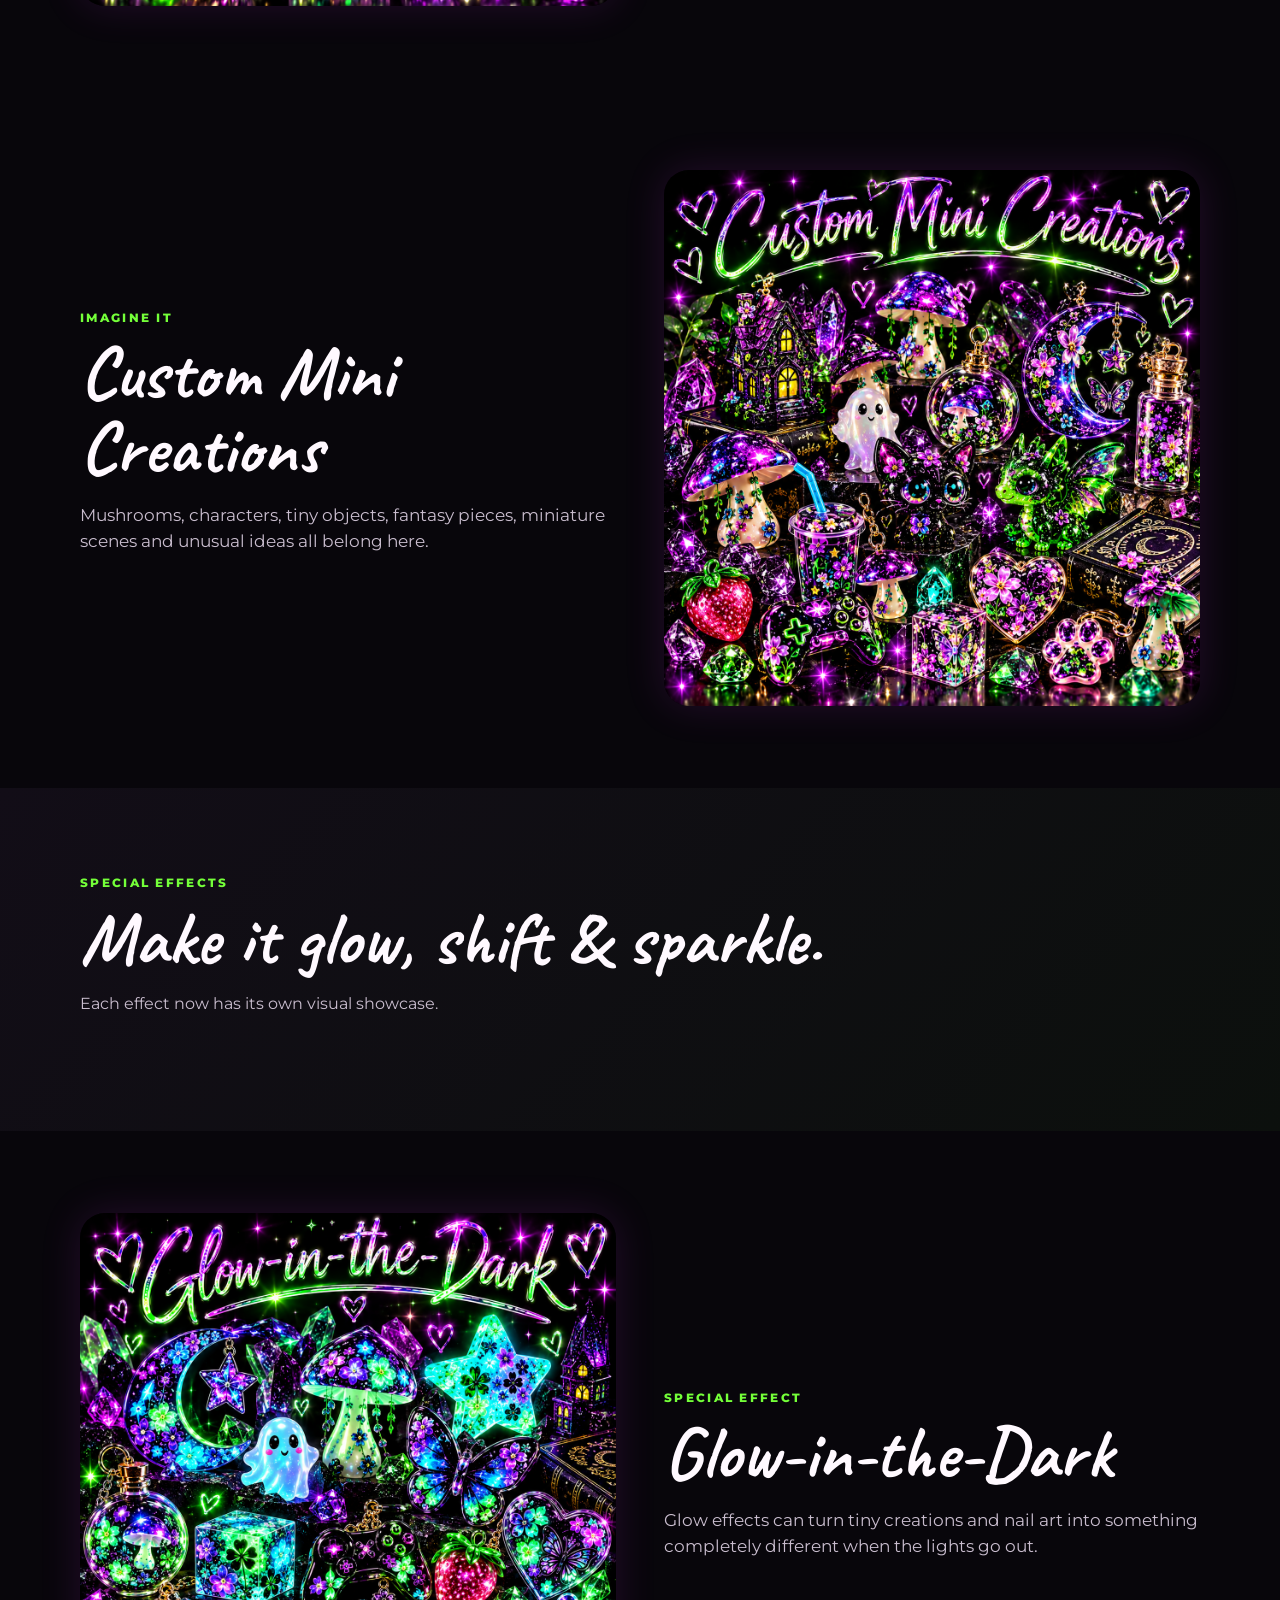
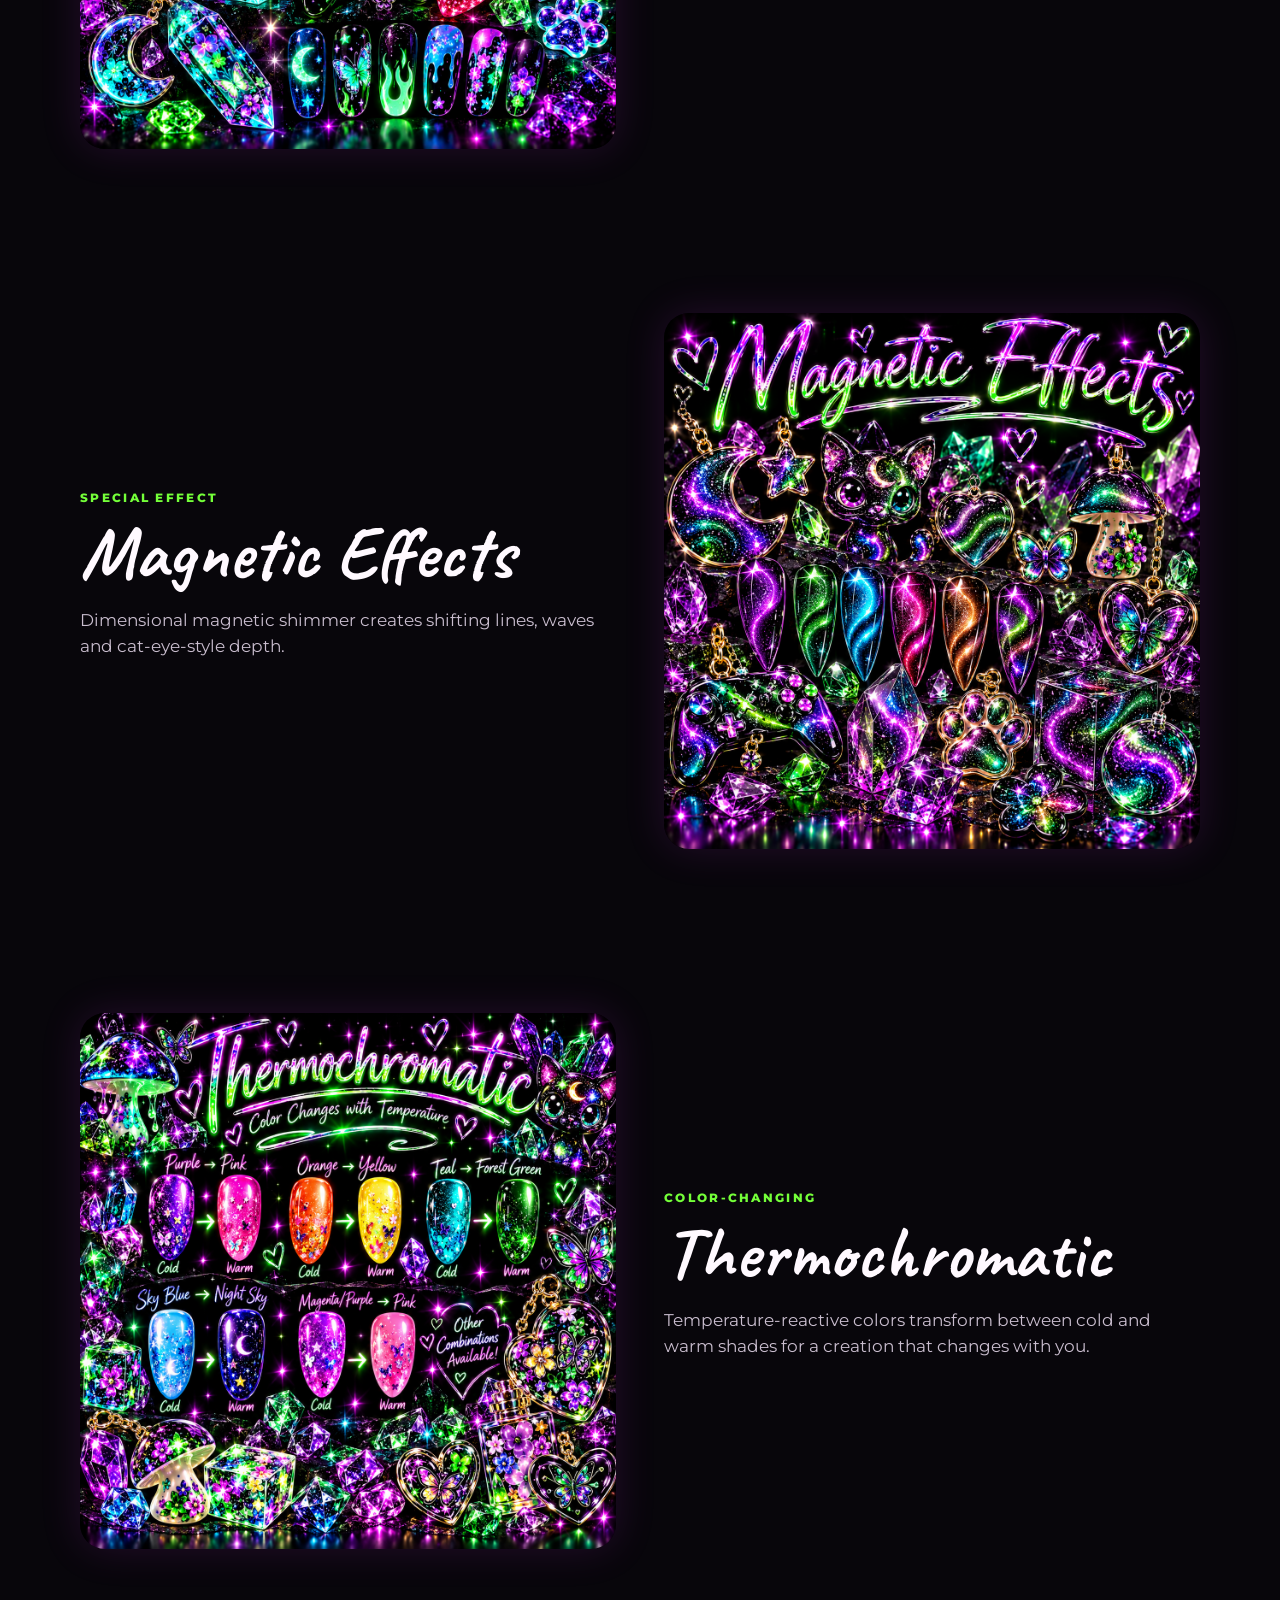
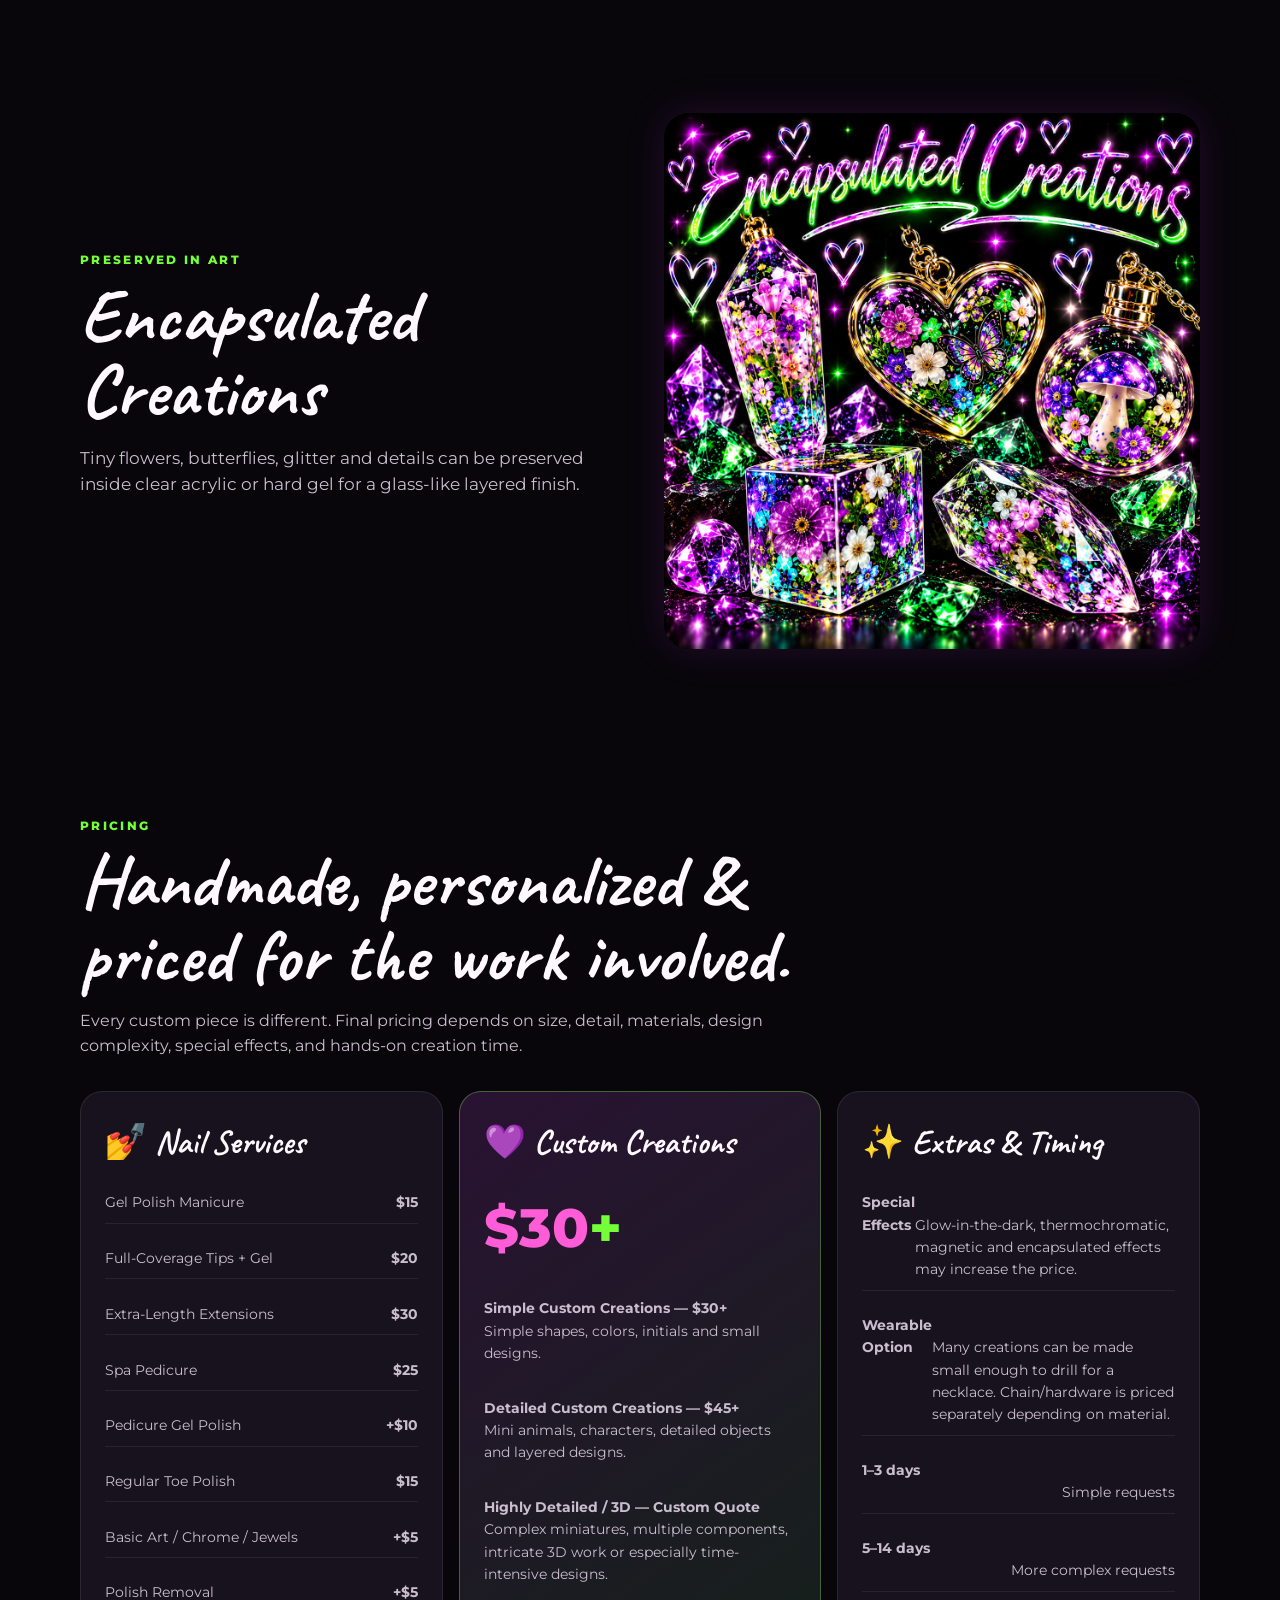
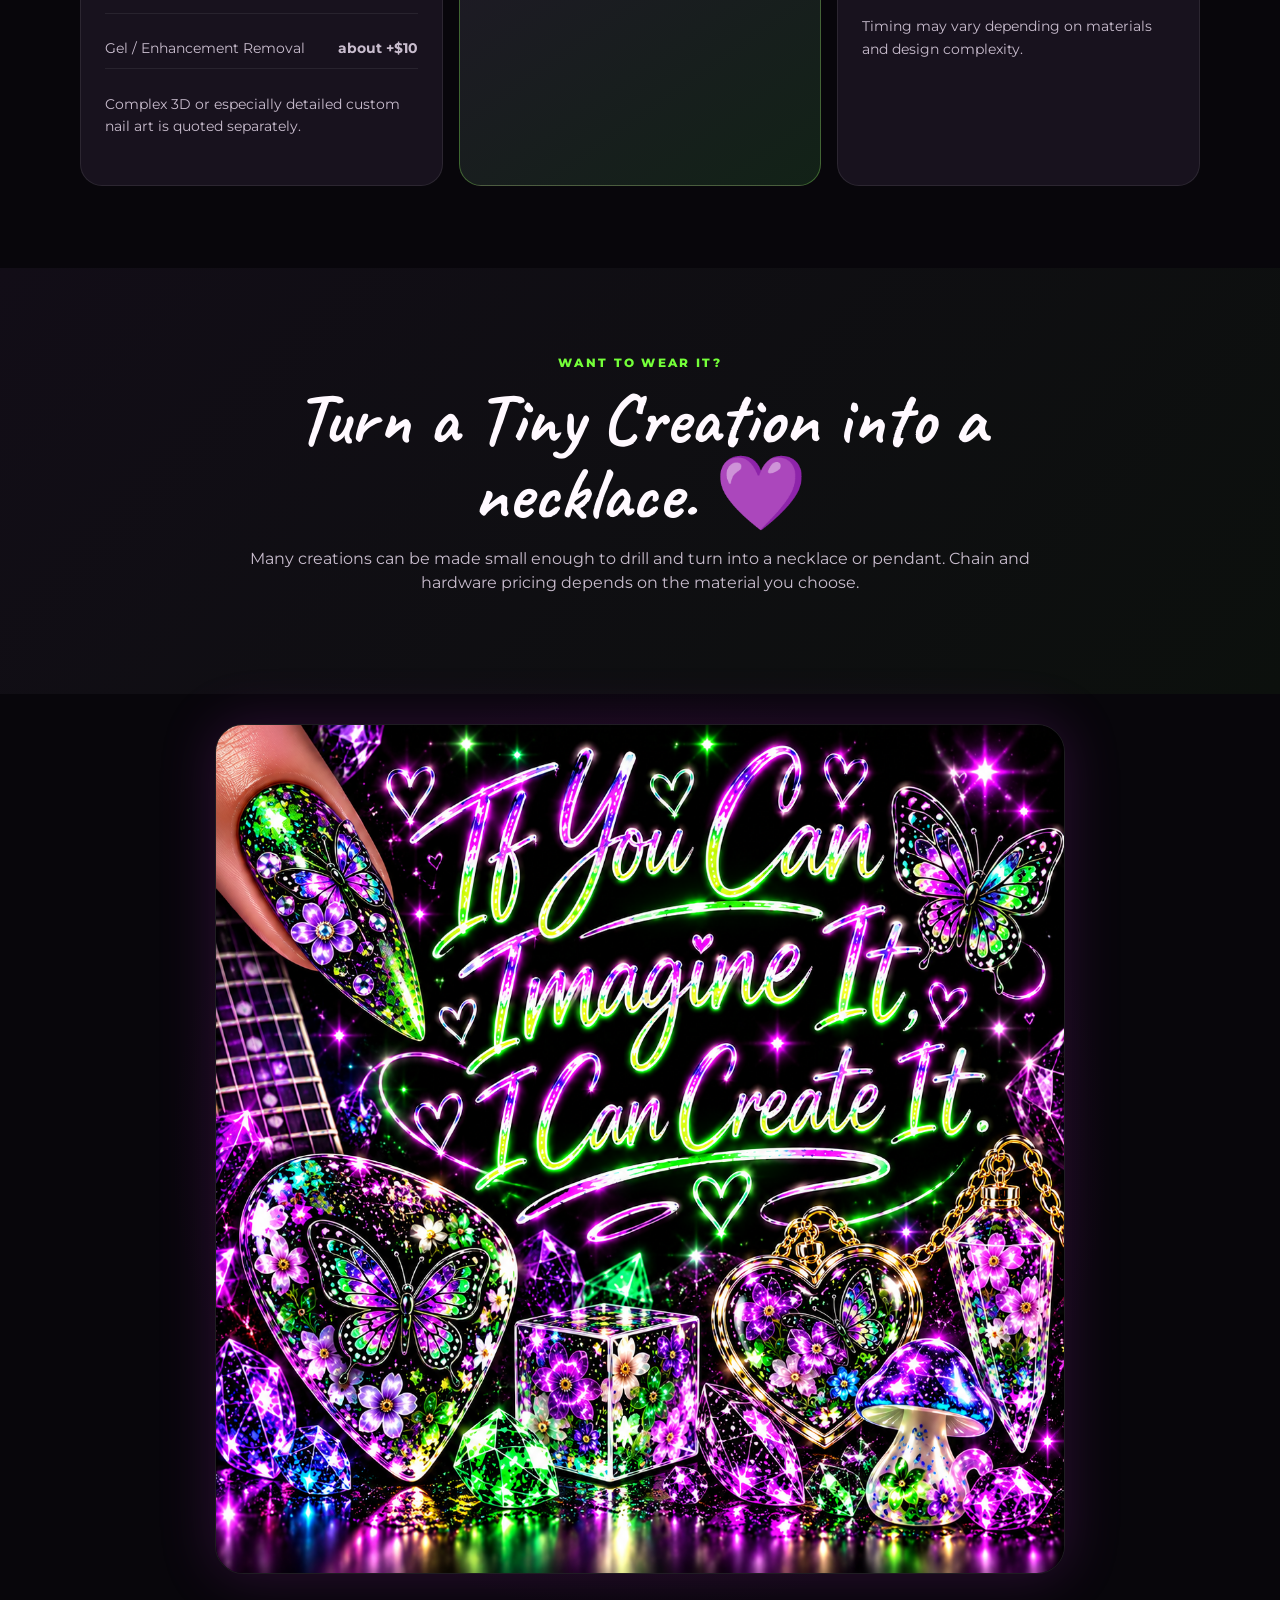
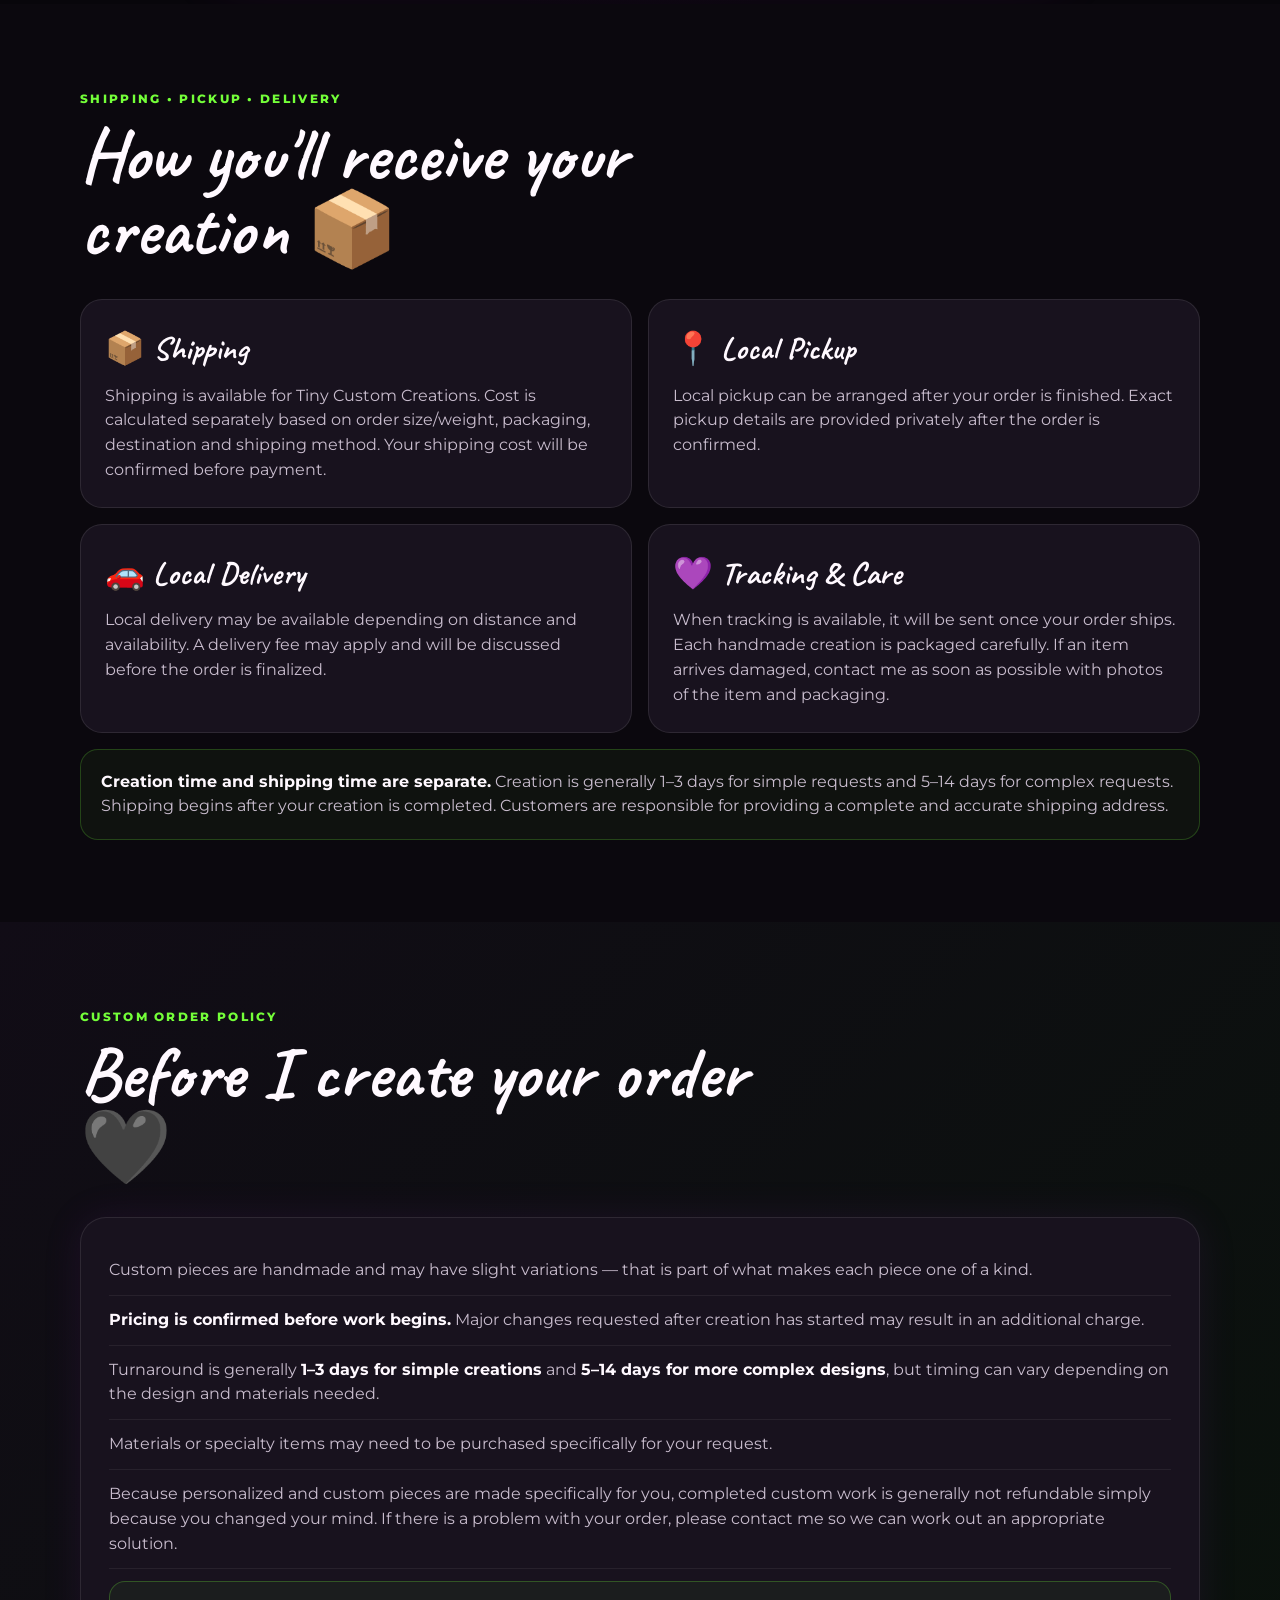
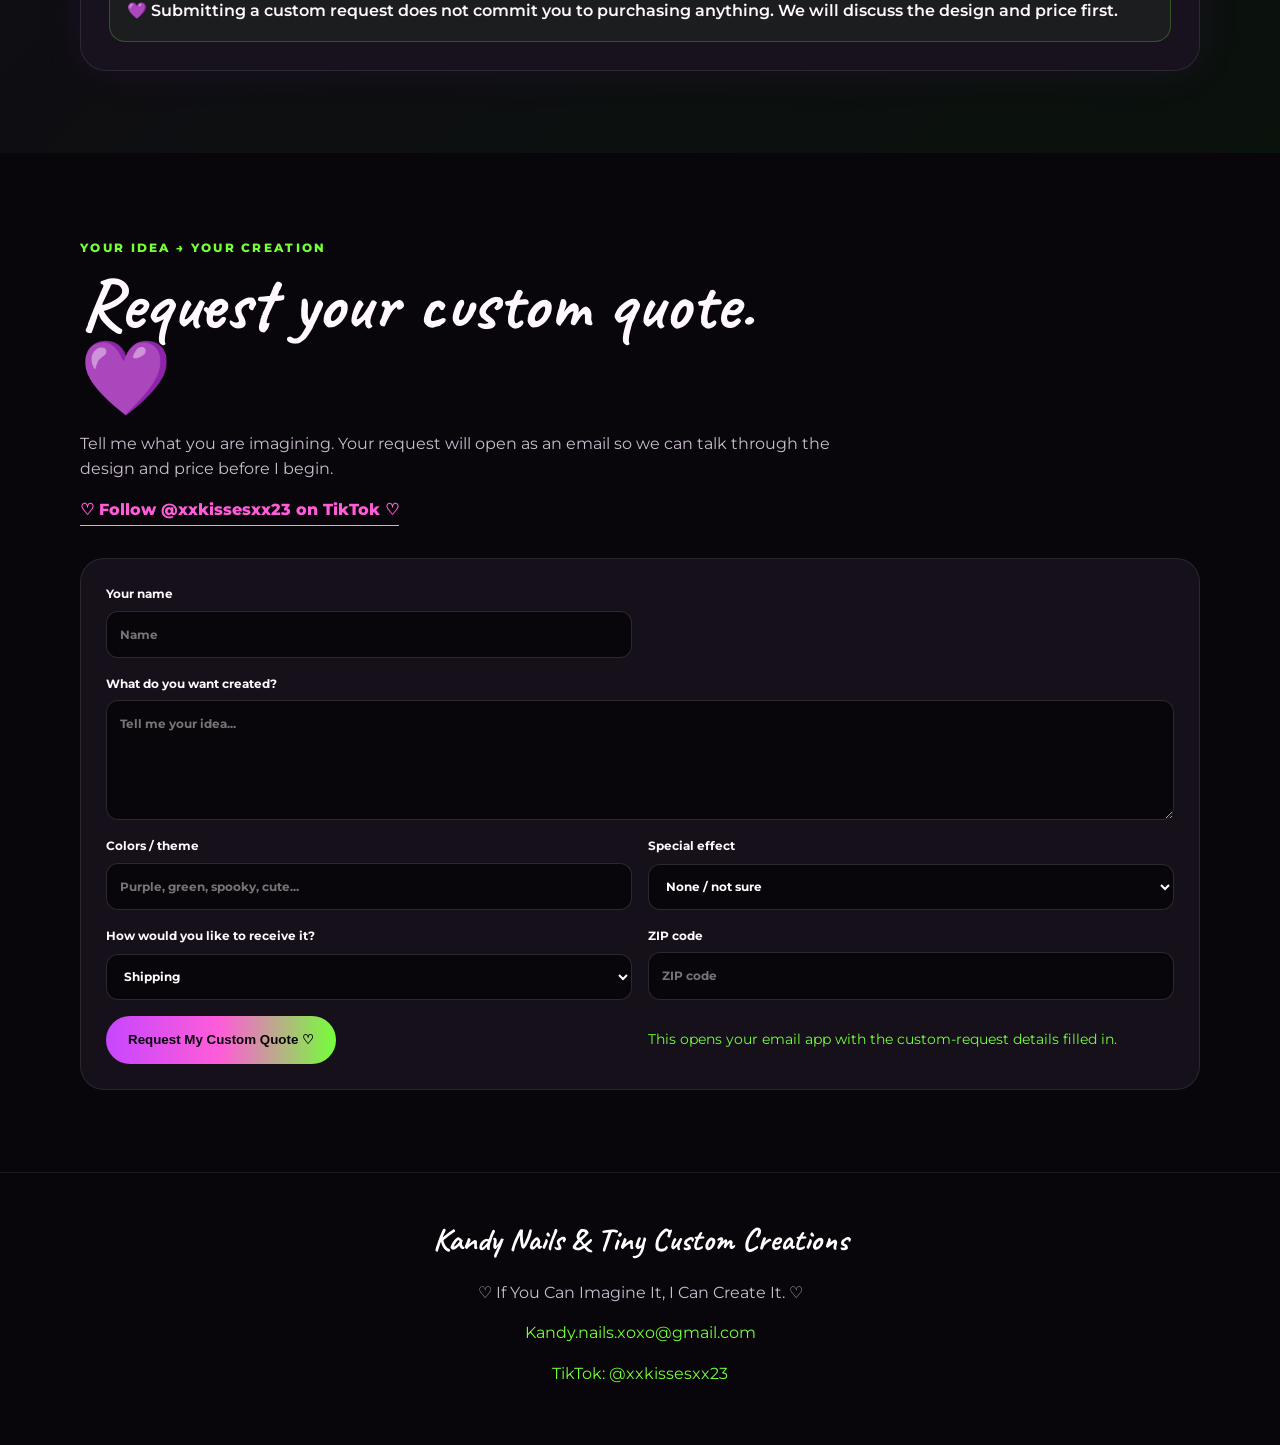
==== commit 3cfebaeb: "Add files via upload" ====
--- a/index.html
+++ b/index.html
@@ -5,7 +5,39 @@
 <meta name="viewport" content="width=device-width,initial-scale=1">
 <meta name="theme-color" content="#08060b">
 <title>Kandy Nails & Tiny Custom Creations</title>
-<link rel="stylesheet" href="style.css">
+<style>
+@import url('https://fonts.googleapis.com/css2?family=Caveat:wght@500;600;700&family=Montserrat:wght@400;500;600;700;800&display=swap');
+:root{--bg:#08060b;--panel:#15101a;--purple:#c746ff;--green:#74ff39;--pink:#ff5dd7;--text:#fff9ff;--muted:#c9bdce}
+.nail-portfolio{display:grid;grid-template-columns:repeat(3,minmax(0,1fr));gap:20px}.nail-portfolio figure{margin:0;background:var(--panel);border:1px solid #ffffff20;border-radius:22px;overflow:hidden}.nail-portfolio a{display:block}.nail-portfolio img{width:100%;height:370px;object-fit:contain;background:#050407}.nail-portfolio a:focus-visible{outline:3px solid var(--green);outline-offset:-3px}.nail-portfolio figcaption{padding:20px}.nail-portfolio h3{font-family:Caveat,cursive;font-size:2rem;margin:0;color:var(--pink)}.nail-portfolio p{font-size:.9rem;color:var(--muted);margin:8px 0 0}@media(max-width:850px){.nail-portfolio{grid-template-columns:1fr}.nail-portfolio img{height:auto;max-height:520px}}
+*{box-sizing:border-box}html{scroll-behavior:smooth}body{margin:0;background:var(--bg);color:var(--text);font-family:Montserrat,sans-serif;line-height:1.55}a{color:inherit;text-decoration:none}img{max-width:100%;display:block}
+.hero{min-height:88vh;background:radial-gradient(circle at 15% 15%,#6d14744d,transparent 34%),radial-gradient(circle at 85% 20%,#2d8c4145,transparent 30%),linear-gradient(135deg,#050407,#14091a 55%,#07110a);position:relative;overflow:hidden}.hero:after{content:"✦  ♡  ✧  ♡  ✦";position:absolute;bottom:4%;width:100%;text-align:center;font-size:3rem;letter-spacing:1rem;color:#ffffff18}
+nav{width:min(1180px,92%);margin:auto;padding:22px 0;display:flex;align-items:center;justify-content:space-between;position:relative;z-index:3}.logo{font-family:Caveat,cursive;font-size:2rem;font-weight:700}.logo span{color:var(--green)}#navLinks{display:flex;gap:22px;font-size:.85rem;font-weight:700}#navLinks a:hover{color:var(--green)}#menuBtn{display:none;background:none;border:0;color:white;font-size:1.6rem}
+.hero-inner{width:min(920px,90%);margin:13vh auto 0;text-align:center;position:relative;z-index:2}.kicker,.eyebrow,.heading span{font-size:.72rem;letter-spacing:.2em;font-weight:800;color:var(--green)}h1,h2{font-family:Caveat,cursive;line-height:1.02}h1{font-size:clamp(4.3rem,10vw,8rem);margin:.15em 0}.hero h1 em{font-style:normal;color:var(--pink)}.lead{max-width:720px;margin:0 auto 26px;color:var(--muted)}.actions{display:flex;gap:12px;justify-content:center;flex-wrap:wrap}.btn{border:0;display:inline-block;background:linear-gradient(90deg,var(--purple),var(--pink),var(--green));color:#08060b;font-weight:800;padding:13px 22px;border-radius:999px;cursor:pointer}.ghost{background:transparent;color:white;border:1px solid #ffffff55}
+.wrap{width:min(1120px,92%);margin:auto;padding:82px 0}.heading{max-width:760px;margin-bottom:32px}.heading h2,.feature h2,.wearable h2{font-size:clamp(3rem,6vw,4.6rem);margin:.08em 0}.heading p,.feature p,.wearable p{color:var(--muted)}.master-collage{width:100%;border-radius:25px;border:1px solid #ffffff20;box-shadow:0 0 50px #8c28b62b}.gallery{display:grid;grid-template-columns:repeat(5,1fr);gap:13px;margin-top:20px}.tile{background:var(--panel);border:1px solid #ffffff17;border-radius:17px;overflow:hidden}.tile img{aspect-ratio:1/1;object-fit:cover}.tile b{display:block;padding:13px;font-size:.8rem}.tile:hover{outline:1px solid var(--green);transform:translateY(-2px)}
+.band,.effects,.wearable{background:linear-gradient(135deg,#120d17,#0c100d)}.split{width:min(1120px,92%);margin:auto;padding:82px 0;display:grid;grid-template-columns:1fr 1fr;gap:48px;align-items:center}.split>img,.feature>img{border-radius:25px;box-shadow:0 0 40px #b830d028}.mini-prices{margin:25px 0}.mini-prices p{display:flex;justify-content:space-between;border-bottom:1px solid #ffffff16;padding:9px 0;margin:0}.mini-prices strong{color:var(--green)}small{color:#9f92a6}.feature{display:grid;grid-template-columns:1fr 1fr;gap:48px;align-items:center}.feature.reverse img{order:2}.feature p{font-size:1.05rem}.effect-cards{display:grid;grid-template-columns:repeat(4,1fr);gap:15px}.effect-cards article,.price-cards article{background:#18121e;border:1px solid #ffffff16;border-radius:22px;padding:24px}.effect-cards i{font-style:normal;font-size:2rem}.effect-cards h3{margin:.5em 0}.effect-cards p,.price-cards p{color:var(--muted);font-size:.9rem}
+.price-cards{display:grid;grid-template-columns:repeat(3,1fr);gap:16px}.price-cards h3{font-family:Caveat,cursive;font-size:2.1rem;margin:0 0 12px}.price-cards p{display:flex;justify-content:space-between;border-bottom:1px solid #ffffff12;padding:9px 0}.price-cards .featured{background:linear-gradient(145deg,#291232,#122217);border-color:#9dff6550}.big{font-size:3.4rem;font-weight:800;color:var(--pink);margin:18px 0}.big span{color:var(--green)}.price-cards .featured p,.price-cards .muted{display:block;border:0}.center{text-align:center;max-width:780px}.order form{display:grid;grid-template-columns:1fr 1fr;gap:16px;background:#151019;border:1px solid #ffffff17;padding:25px;border-radius:24px}.order label{display:grid;gap:7px;font-size:.78rem;font-weight:700}.order label:nth-child(2){grid-column:span 2}.order input,.order textarea,.order select{width:100%;border:1px solid #ffffff24;background:#08060b;color:white;border-radius:12px;padding:13px;font:inherit}.order textarea{min-height:120px;resize:vertical}.order button{justify-self:start}.demo{color:var(--green);font-size:.85rem}
+footer{text-align:center;padding:42px 20px;border-top:1px solid #ffffff13;color:var(--muted)}footer strong{font-family:Caveat,cursive;font-size:2rem;color:white}
+@media(max-width:850px){#menuBtn{display:block}#navLinks{display:none;position:absolute;top:68px;left:0;right:0;flex-direction:column;background:#17111d;padding:18px;border-radius:18px}#navLinks.show{display:flex}.gallery{grid-template-columns:repeat(2,1fr)}.split,.feature{grid-template-columns:1fr}.feature.reverse img{order:0}.effect-cards{grid-template-columns:repeat(2,1fr)}.price-cards{grid-template-columns:1fr}.order form{grid-template-columns:1fr}.order label:nth-child(2){grid-column:auto}}
+@media(max-width:520px){.gallery,.effect-cards{grid-template-columns:1fr}.wrap,.split{padding:58px 0}.hero-inner{margin-top:9vh}}
+
+.brand-finale{background:radial-gradient(circle at 50% 50%,#5b126238,transparent 60%),#08060b}
+.brand-finale .wrap{padding-top:30px;padding-bottom:30px}
+.brand-finale img{width:min(850px,100%);margin:auto;border-radius:28px;box-shadow:0 0 55px #b62fce35;border:1px solid #ffffff18}
+footer a{color:var(--green)}
+
+.tiktok-link{display:inline-block;color:var(--pink);font-weight:800;border-bottom:1px solid var(--green);padding-bottom:3px}
+.tiktok-link:hover,footer .social a:hover{color:var(--green)}
+footer .social{margin-top:6px}
+
+.policies{background:linear-gradient(135deg,#110c16,#0a120c)}
+.policy-box{background:#18121e;border:1px solid #ffffff18;border-radius:26px;padding:28px;box-shadow:0 0 40px #8c28b61c}
+.policy-box p{color:var(--muted);padding:12px 0;margin:0;border-bottom:1px solid #ffffff10}
+.policy-box p:last-child{border-bottom:0}
+.policy-box b{color:var(--text)}
+.policy-highlight{margin-top:12px!important;padding:17px!important;border:1px solid #74ff3940!important;background:#74ff390c;border-radius:16px;color:var(--text)!important;font-weight:600}
+.shipping{background:#0b080e}.shipping-grid{display:grid;grid-template-columns:repeat(2,1fr);gap:16px}.shipping-grid article{background:#18121e;border:1px solid #ffffff18;border-radius:22px;padding:24px}.shipping-grid h3{font-family:Caveat,cursive;font-size:2rem;margin:0 0 10px}.shipping-grid p{color:var(--muted);margin:0}.shipping-note{margin-top:16px;padding:20px;border-radius:18px;background:#74ff390b;border:1px solid #74ff3935;color:var(--muted)}.shipping-note b{color:var(--text)}@media(max-width:700px){.shipping-grid{grid-template-columns:1fr}}
+
+</style>
 </head>
 <body>
 <header class="hero" id="home">
@@ -48,6 +80,15 @@
   <div class="mini-prices"><p><b>Gel Manicure</b><strong>$15</strong></p><p><b>Full-Coverage Tips + Gel</b><strong>$20</strong></p><p><b>Extensions</b><strong>$30</strong></p><p><b>Spa Pedicure</b><strong>$25</strong></p></div>
   <small>Rough website draft — final service details/pricing can be adjusted before publishing.</small></div>
 </div></section>
+
+<section id="nail-gallery" class="wrap">
+  <div class="heading"><span>KANDY NAILS PORTFOLIO</span><h2>A little nail inspiration 💅</h2><p>Real sets created by Kandy Nails — color-changing effects, glowing details and hand-painted flowers.</p></div>
+  <div class="nail-portfolio">
+    <figure><a href="[data-uri]" target="_blank" rel="noopener" aria-label="View thermochromatic nail photo"><img src="[data-uri]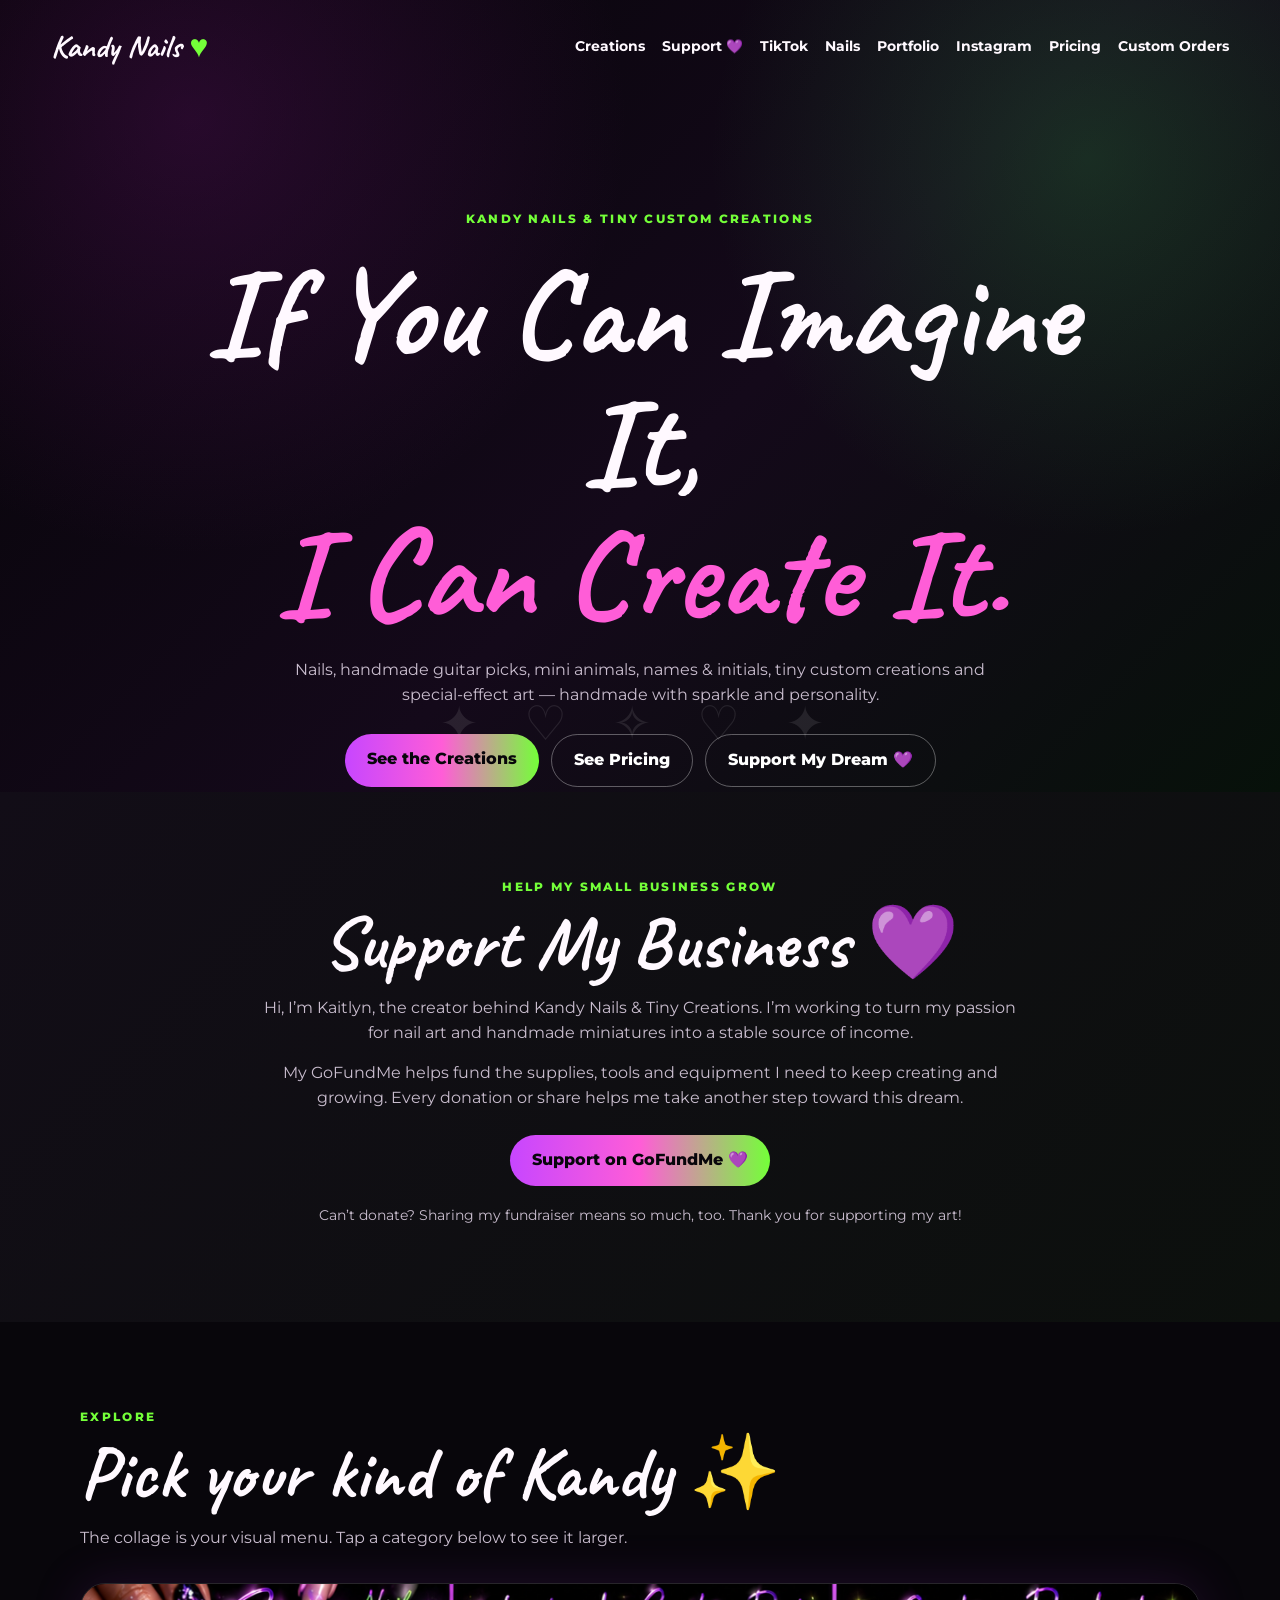
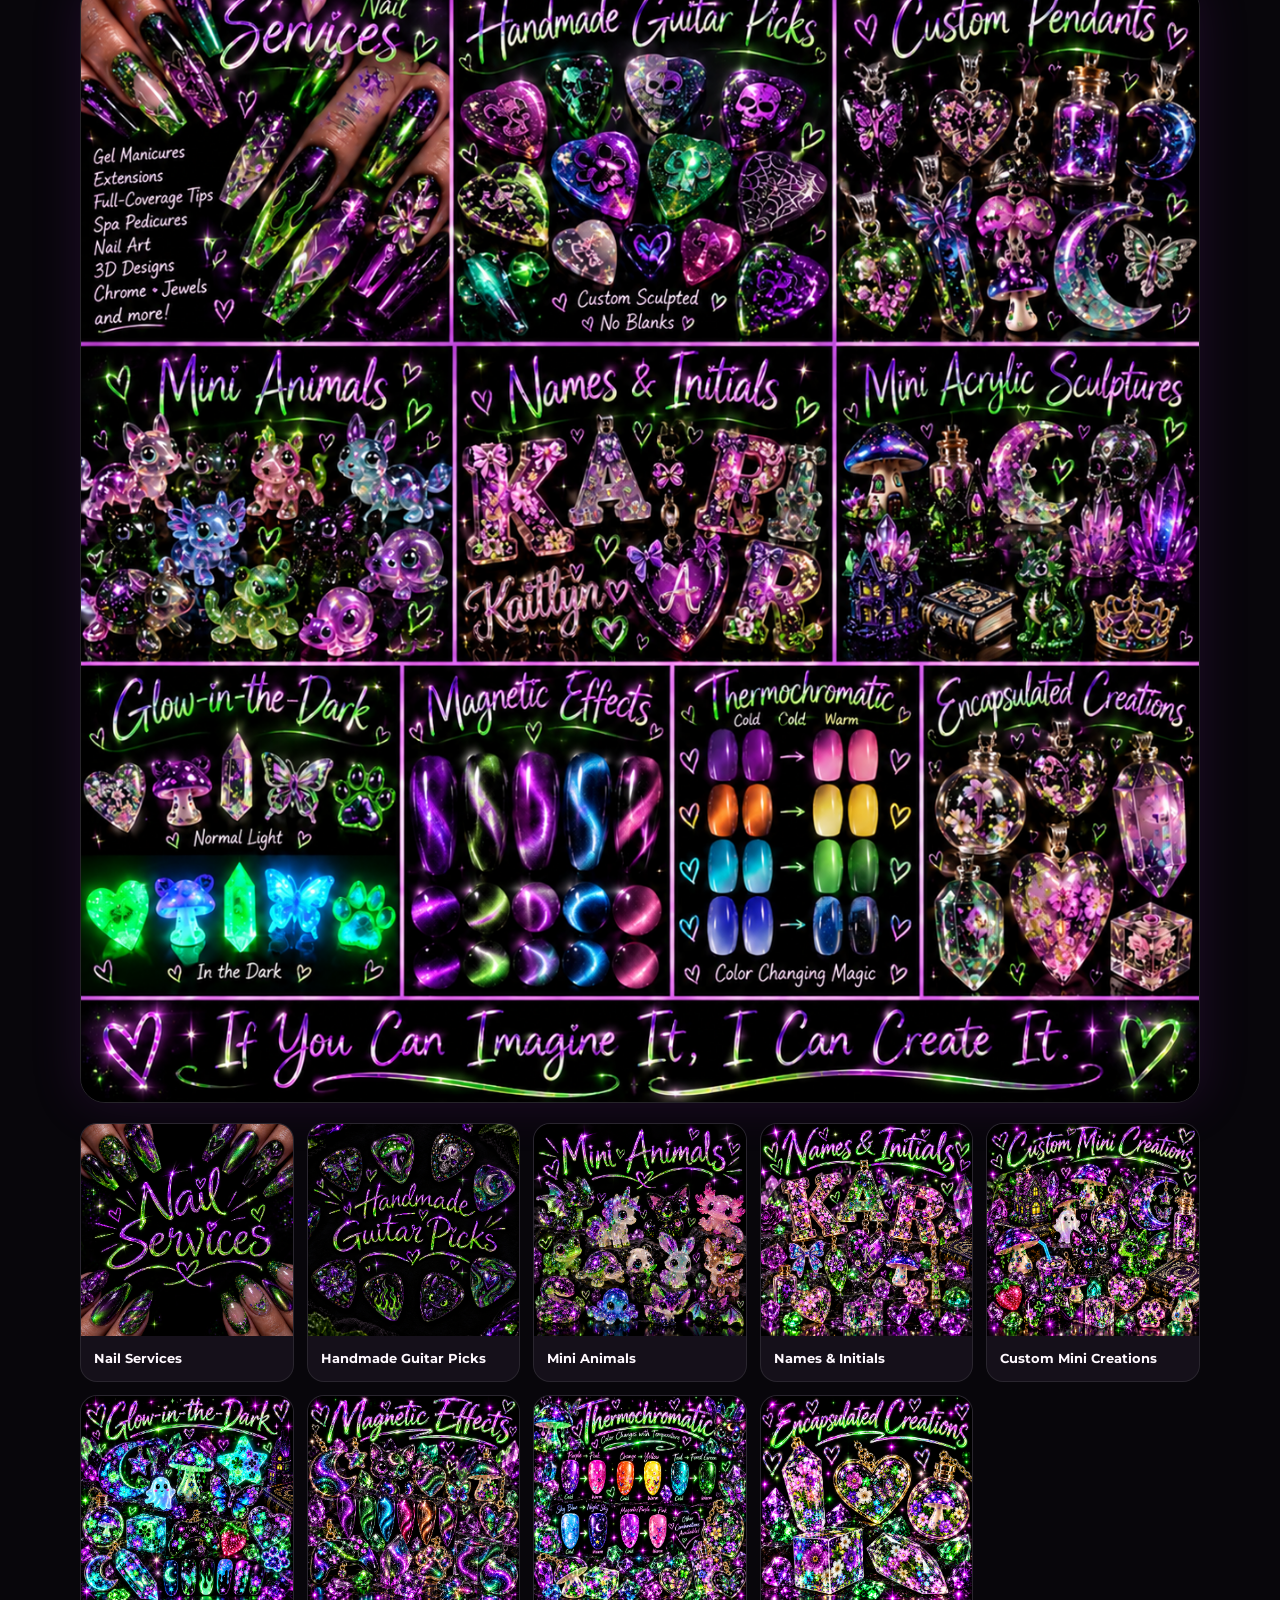
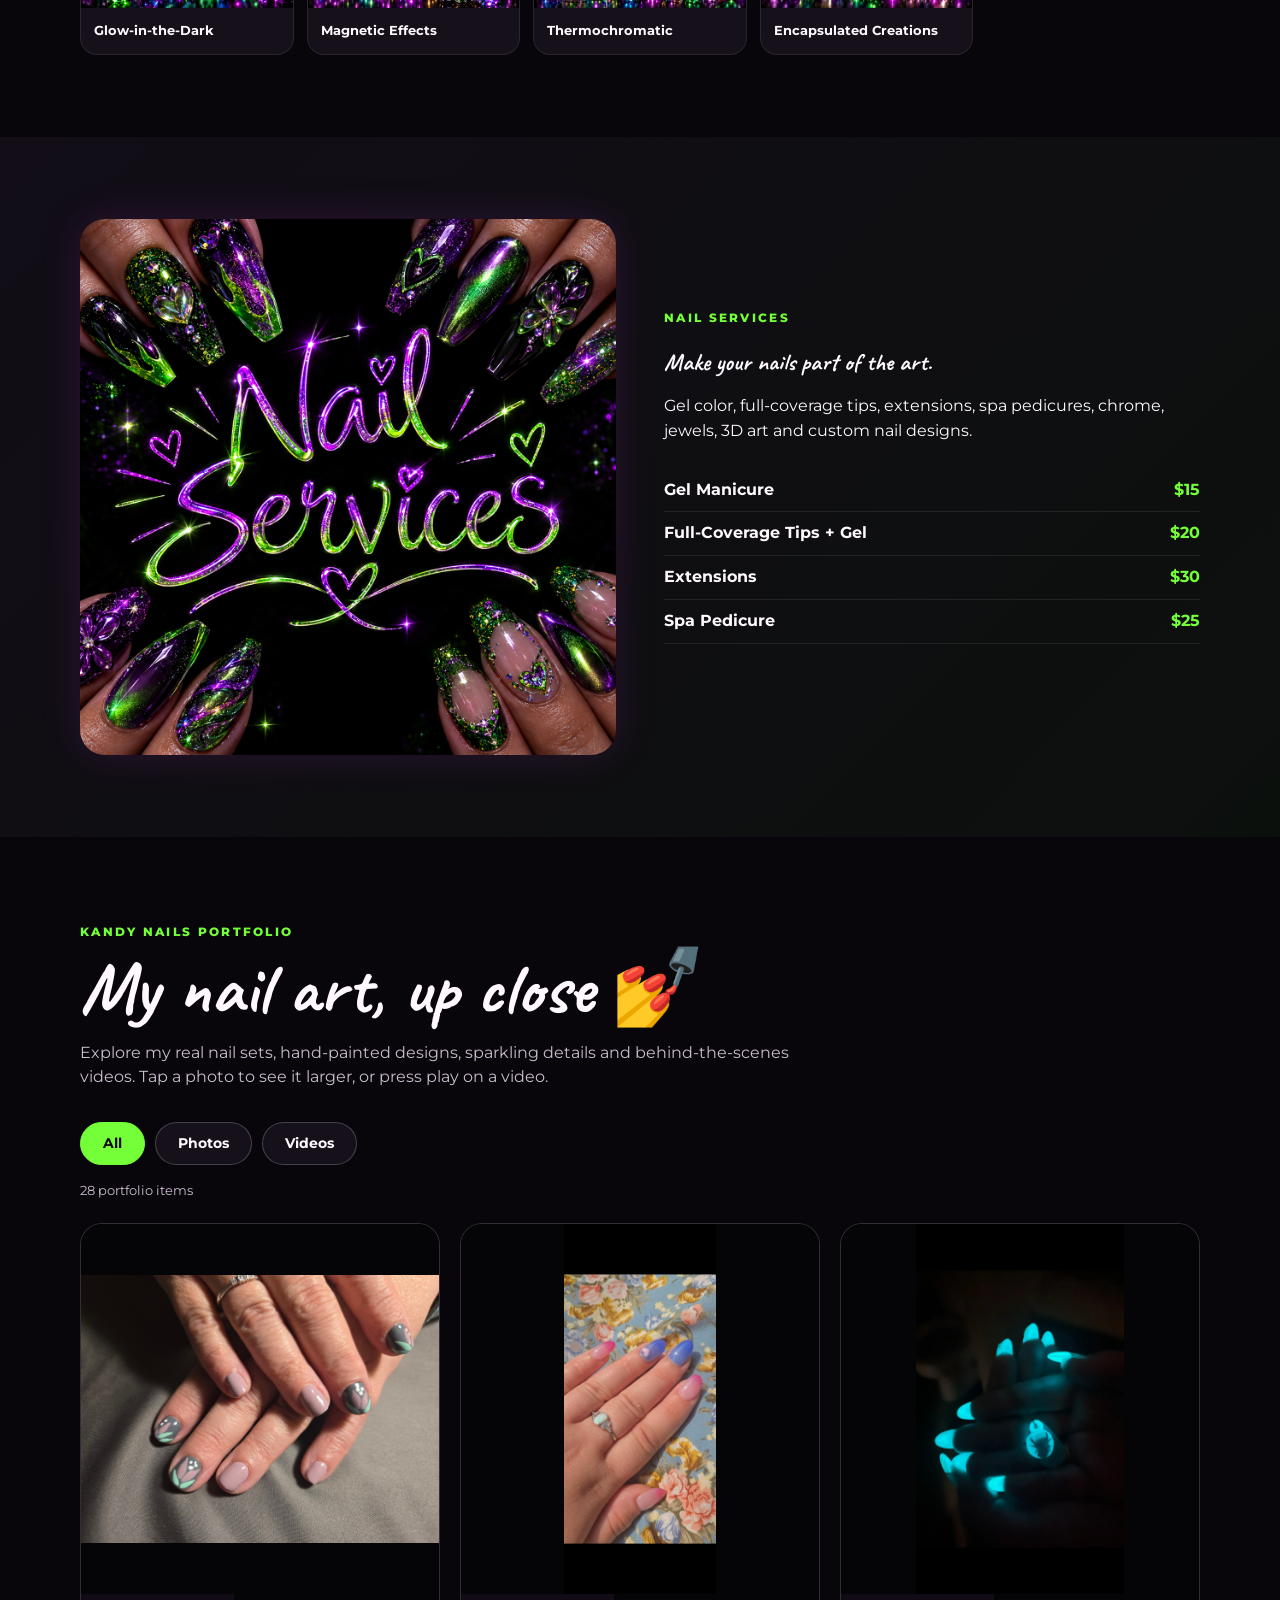
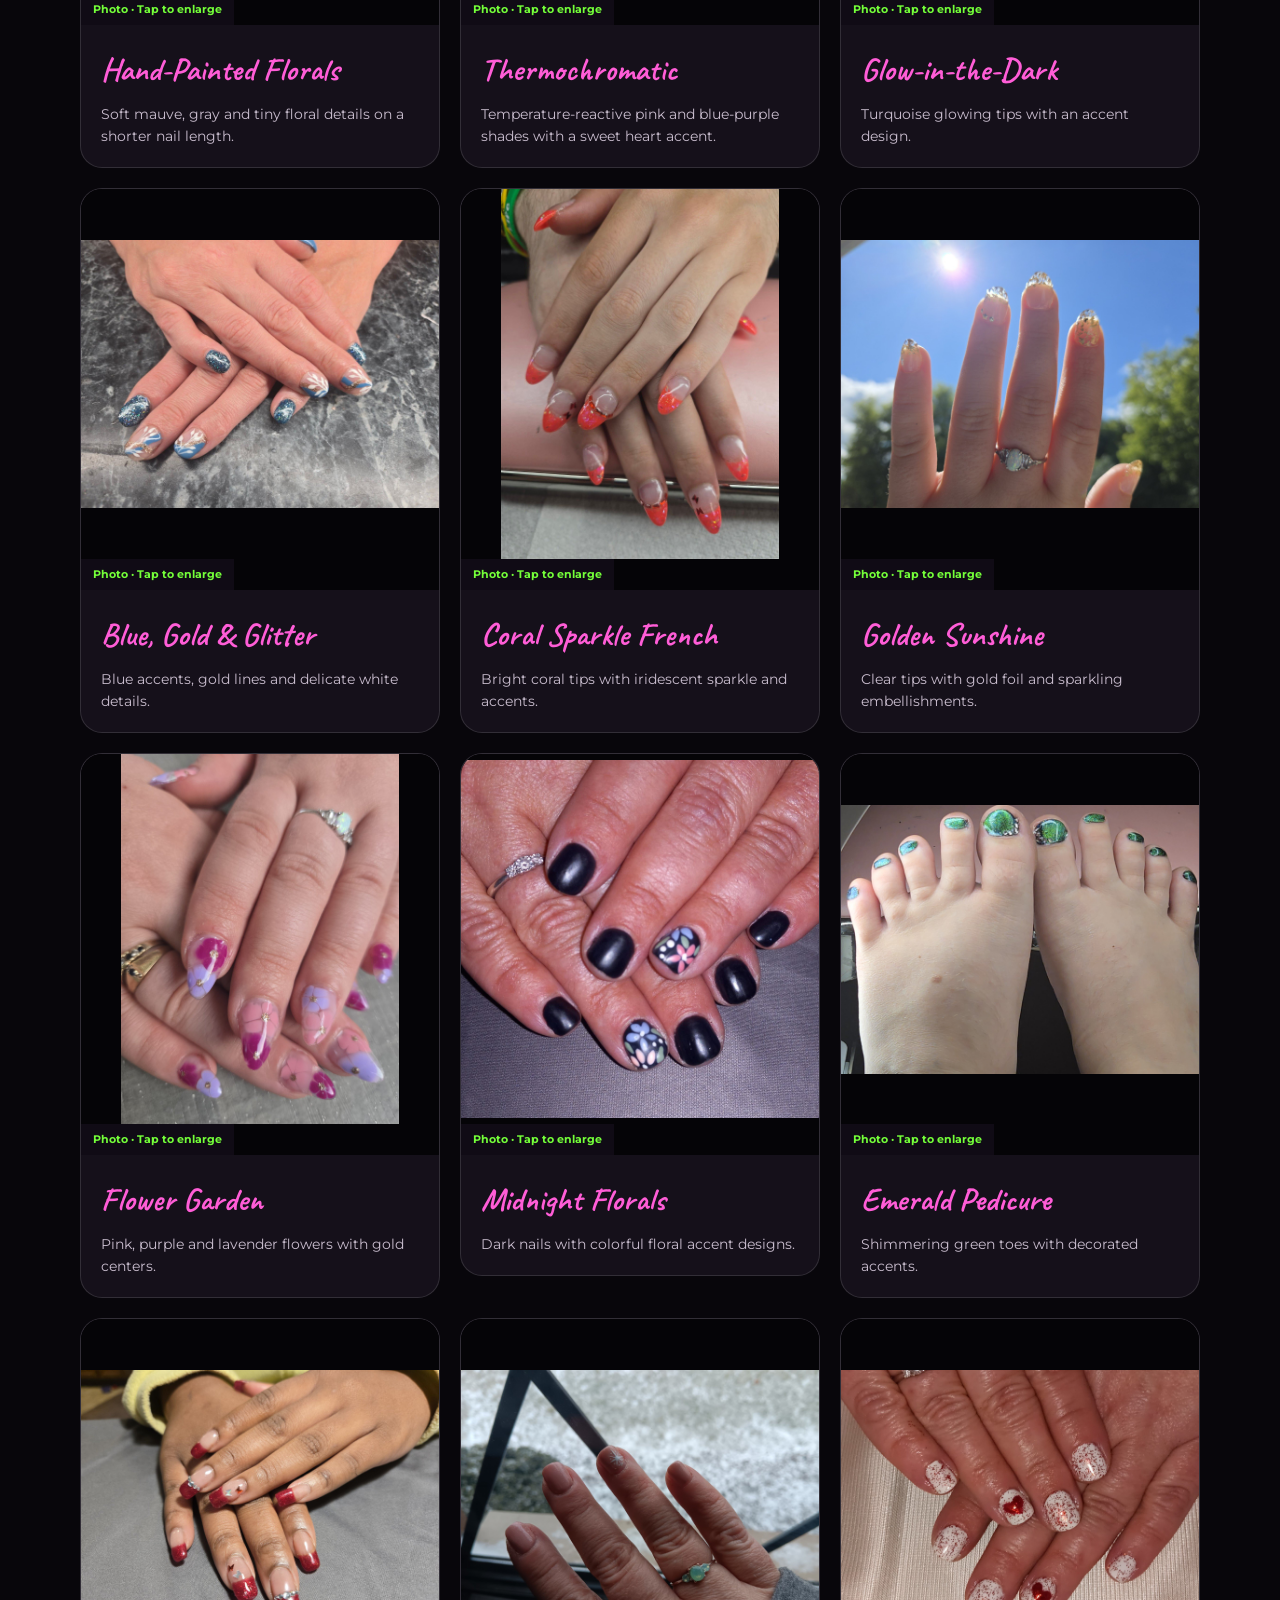
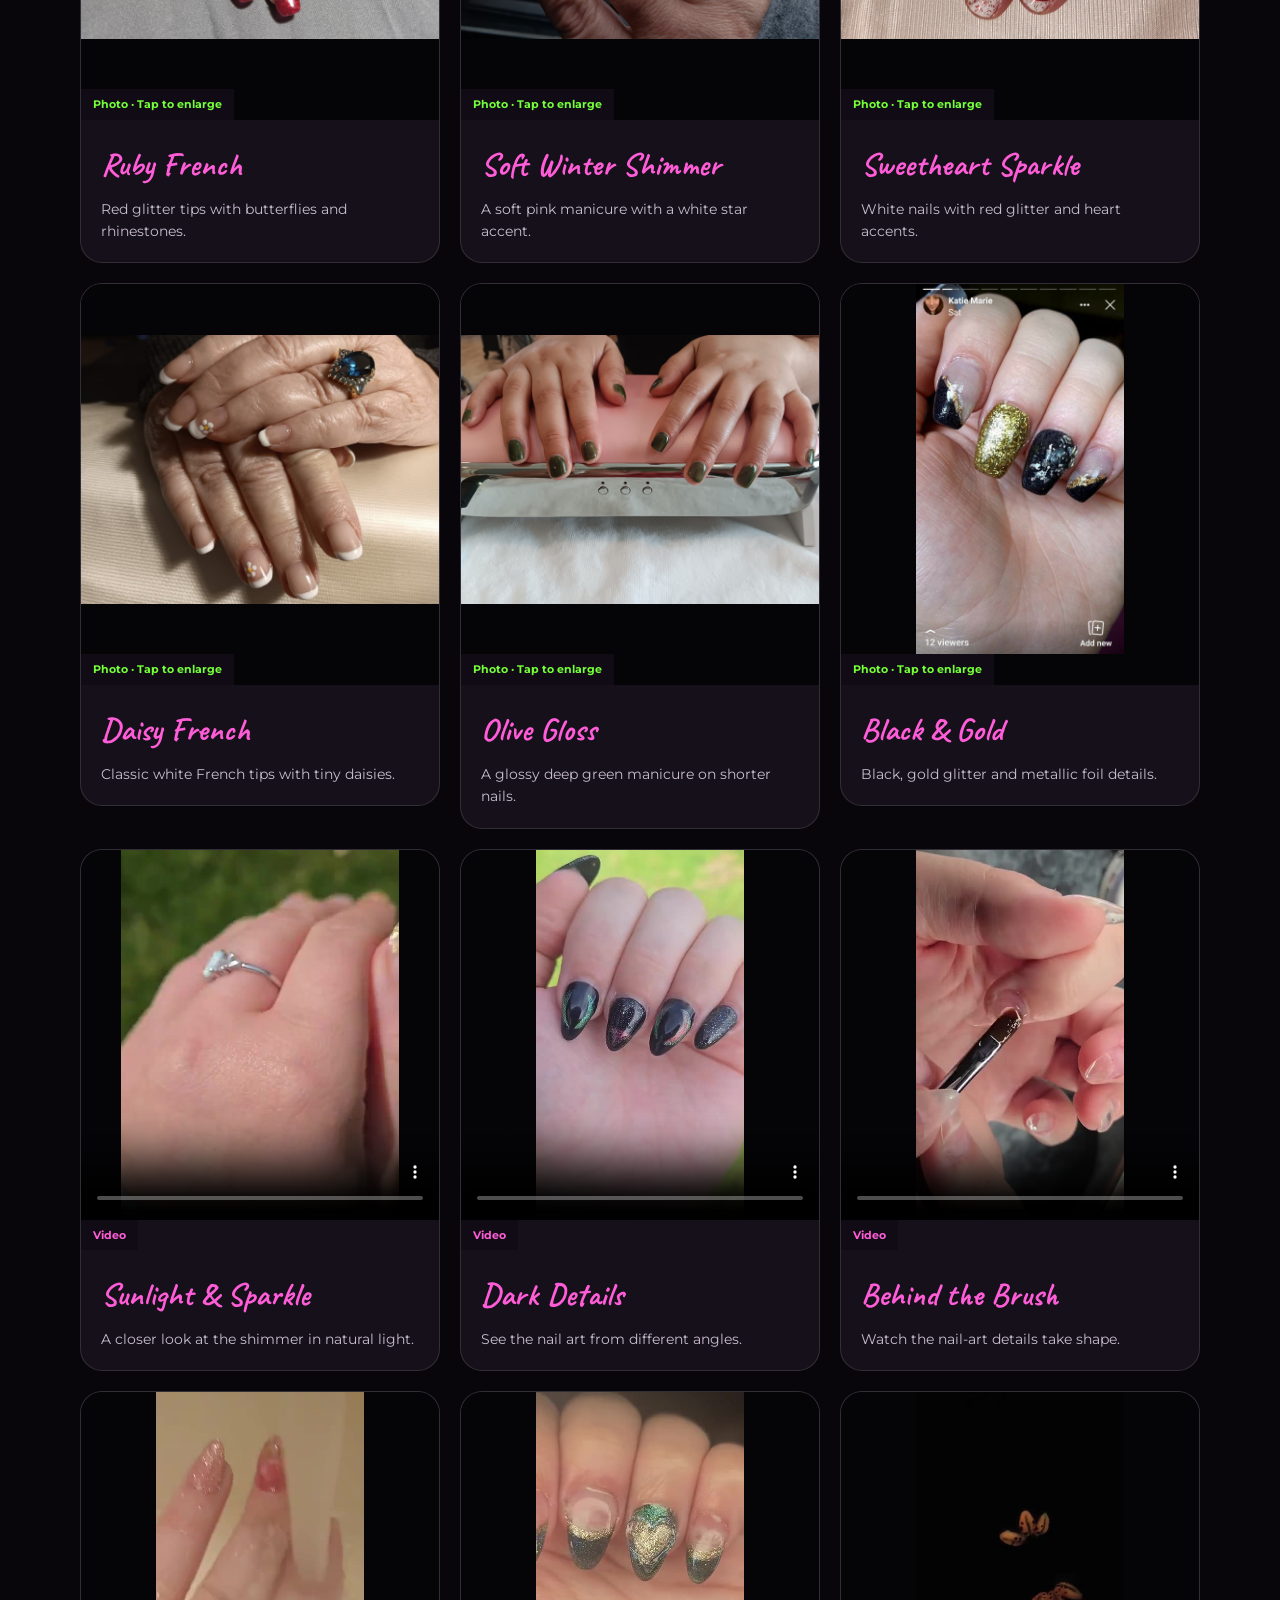
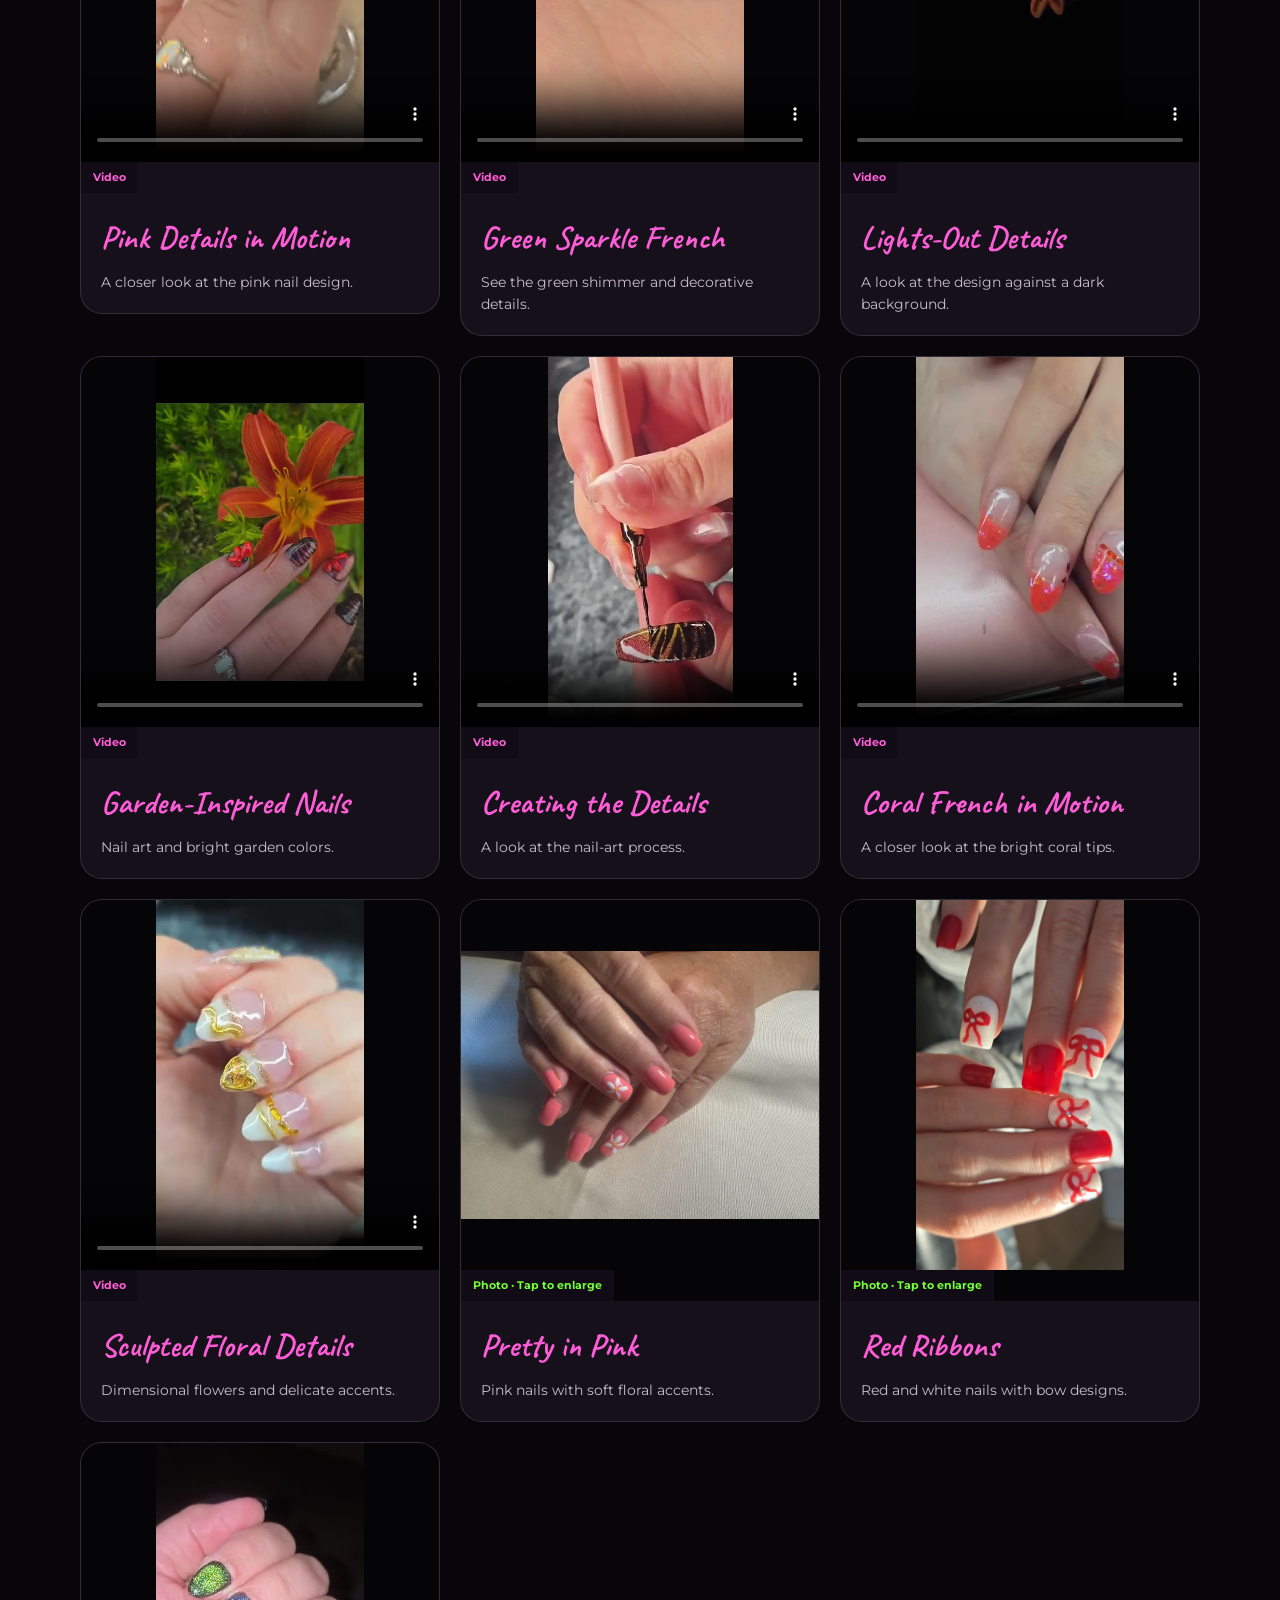
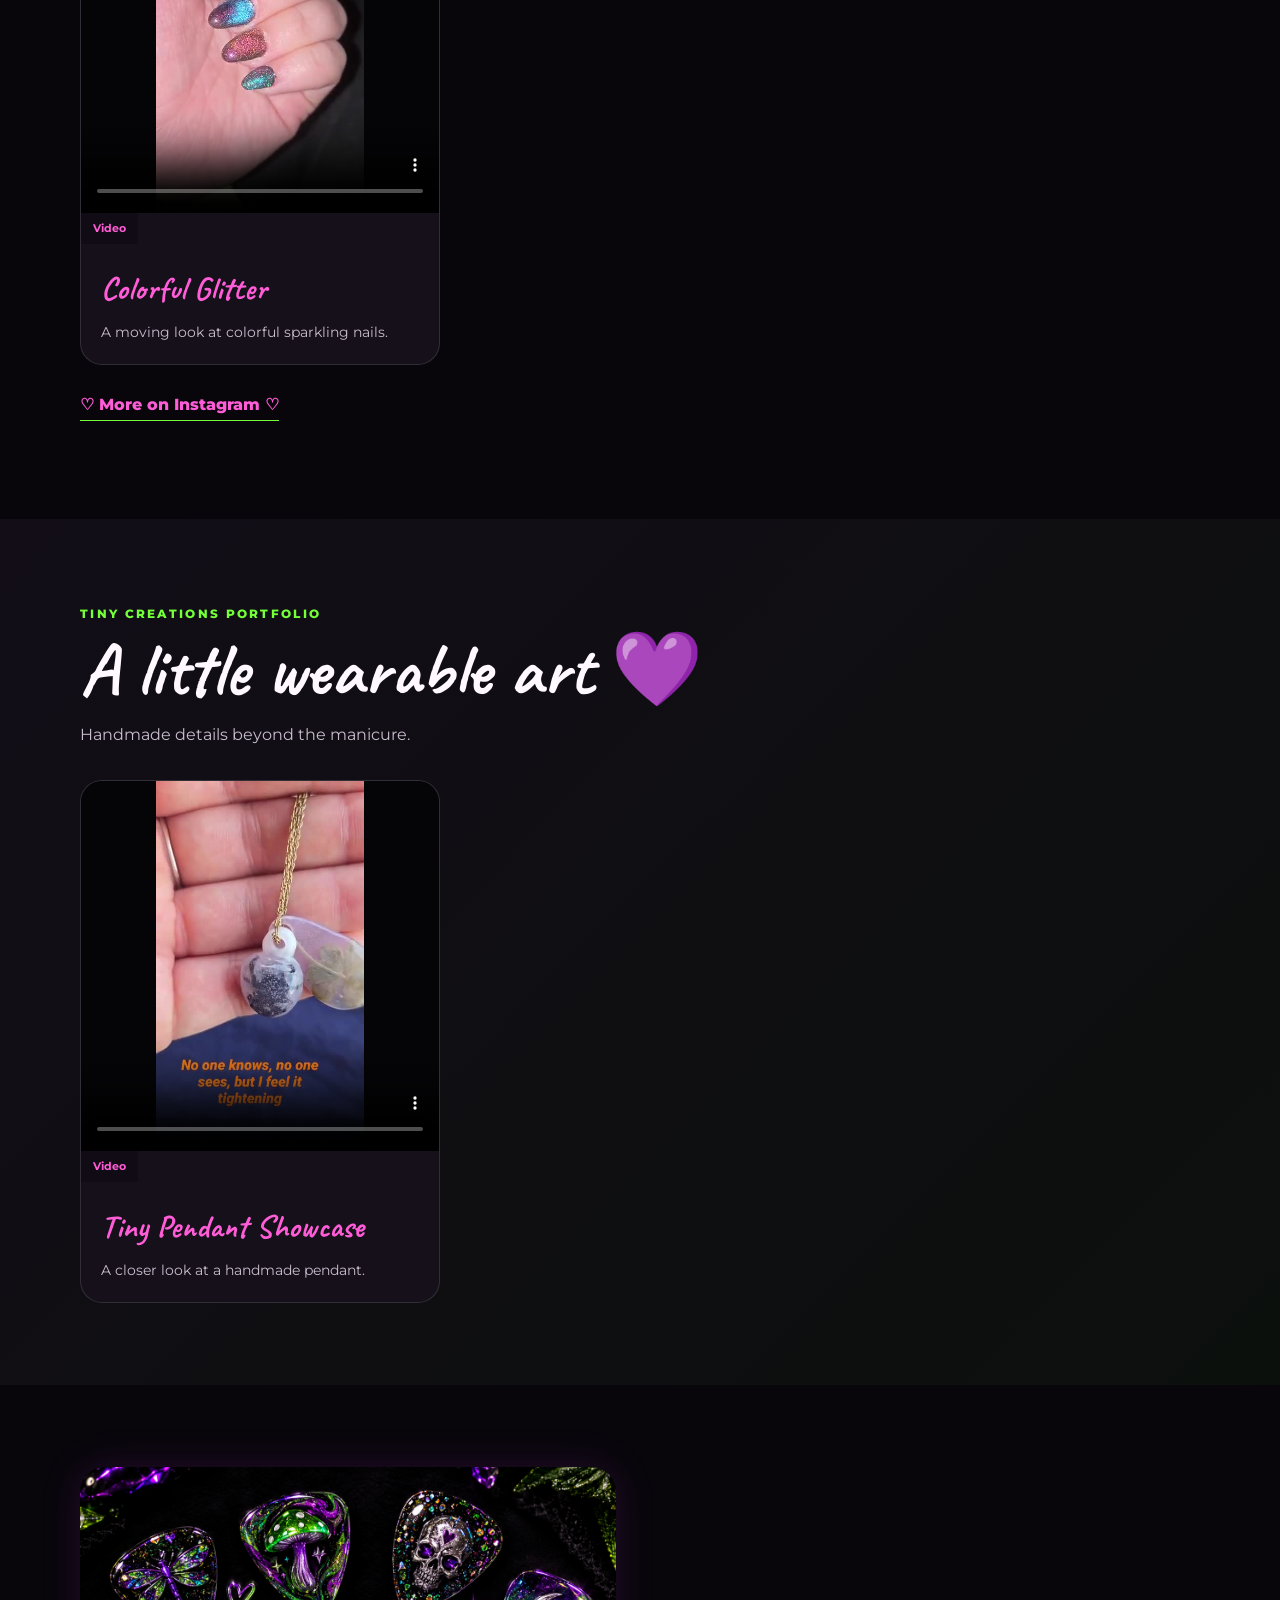
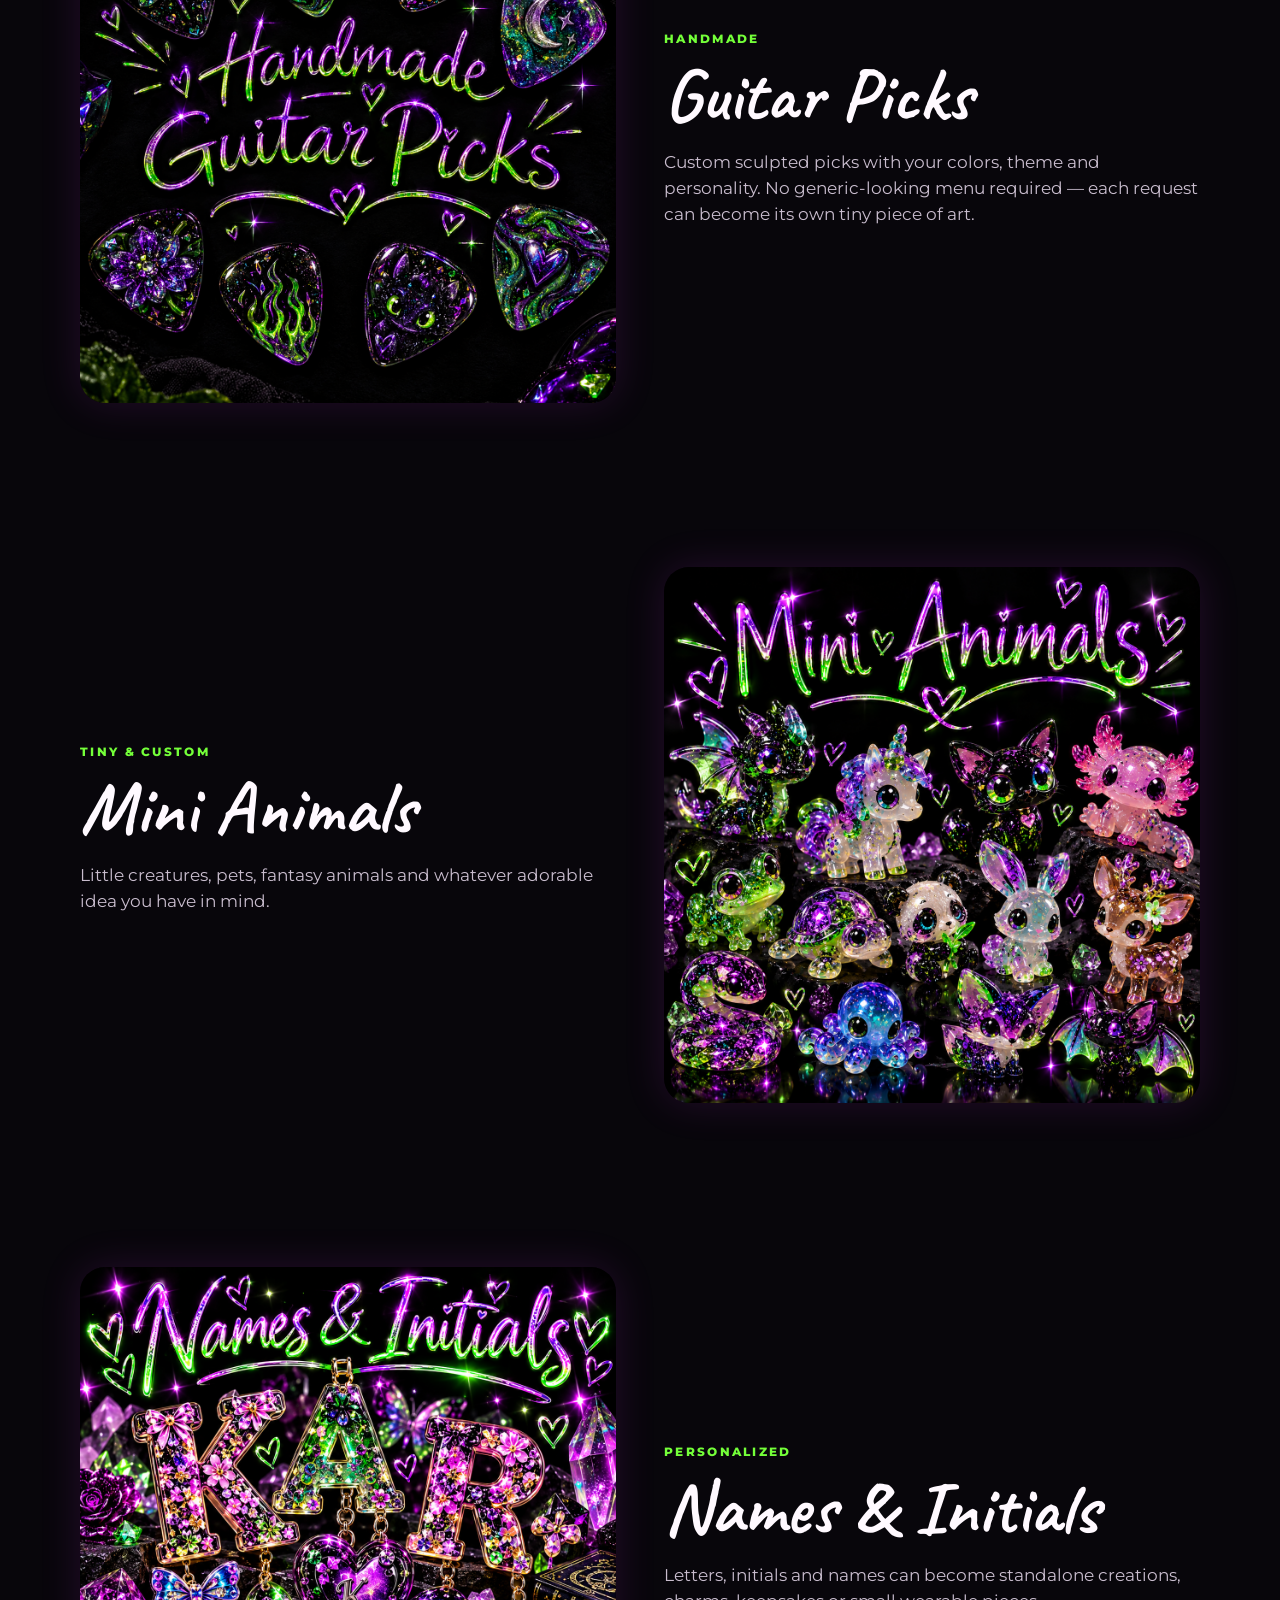
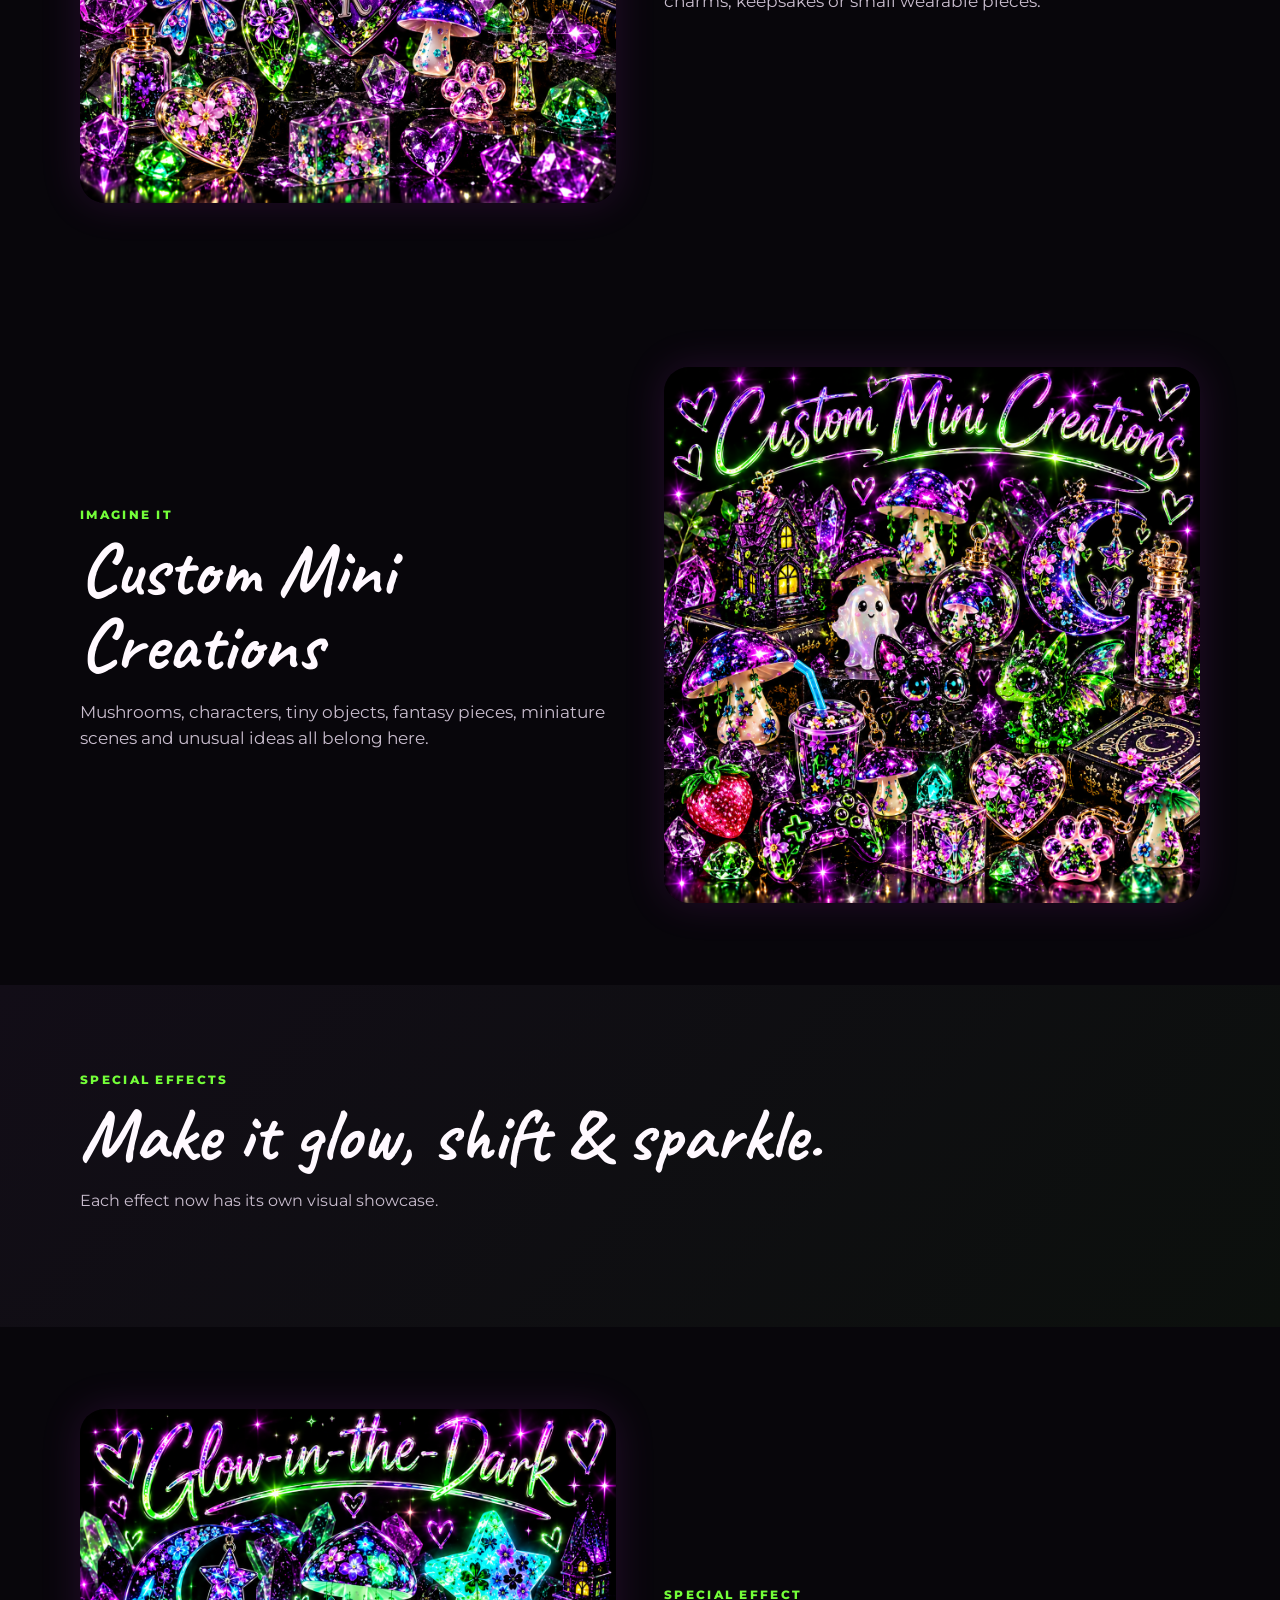
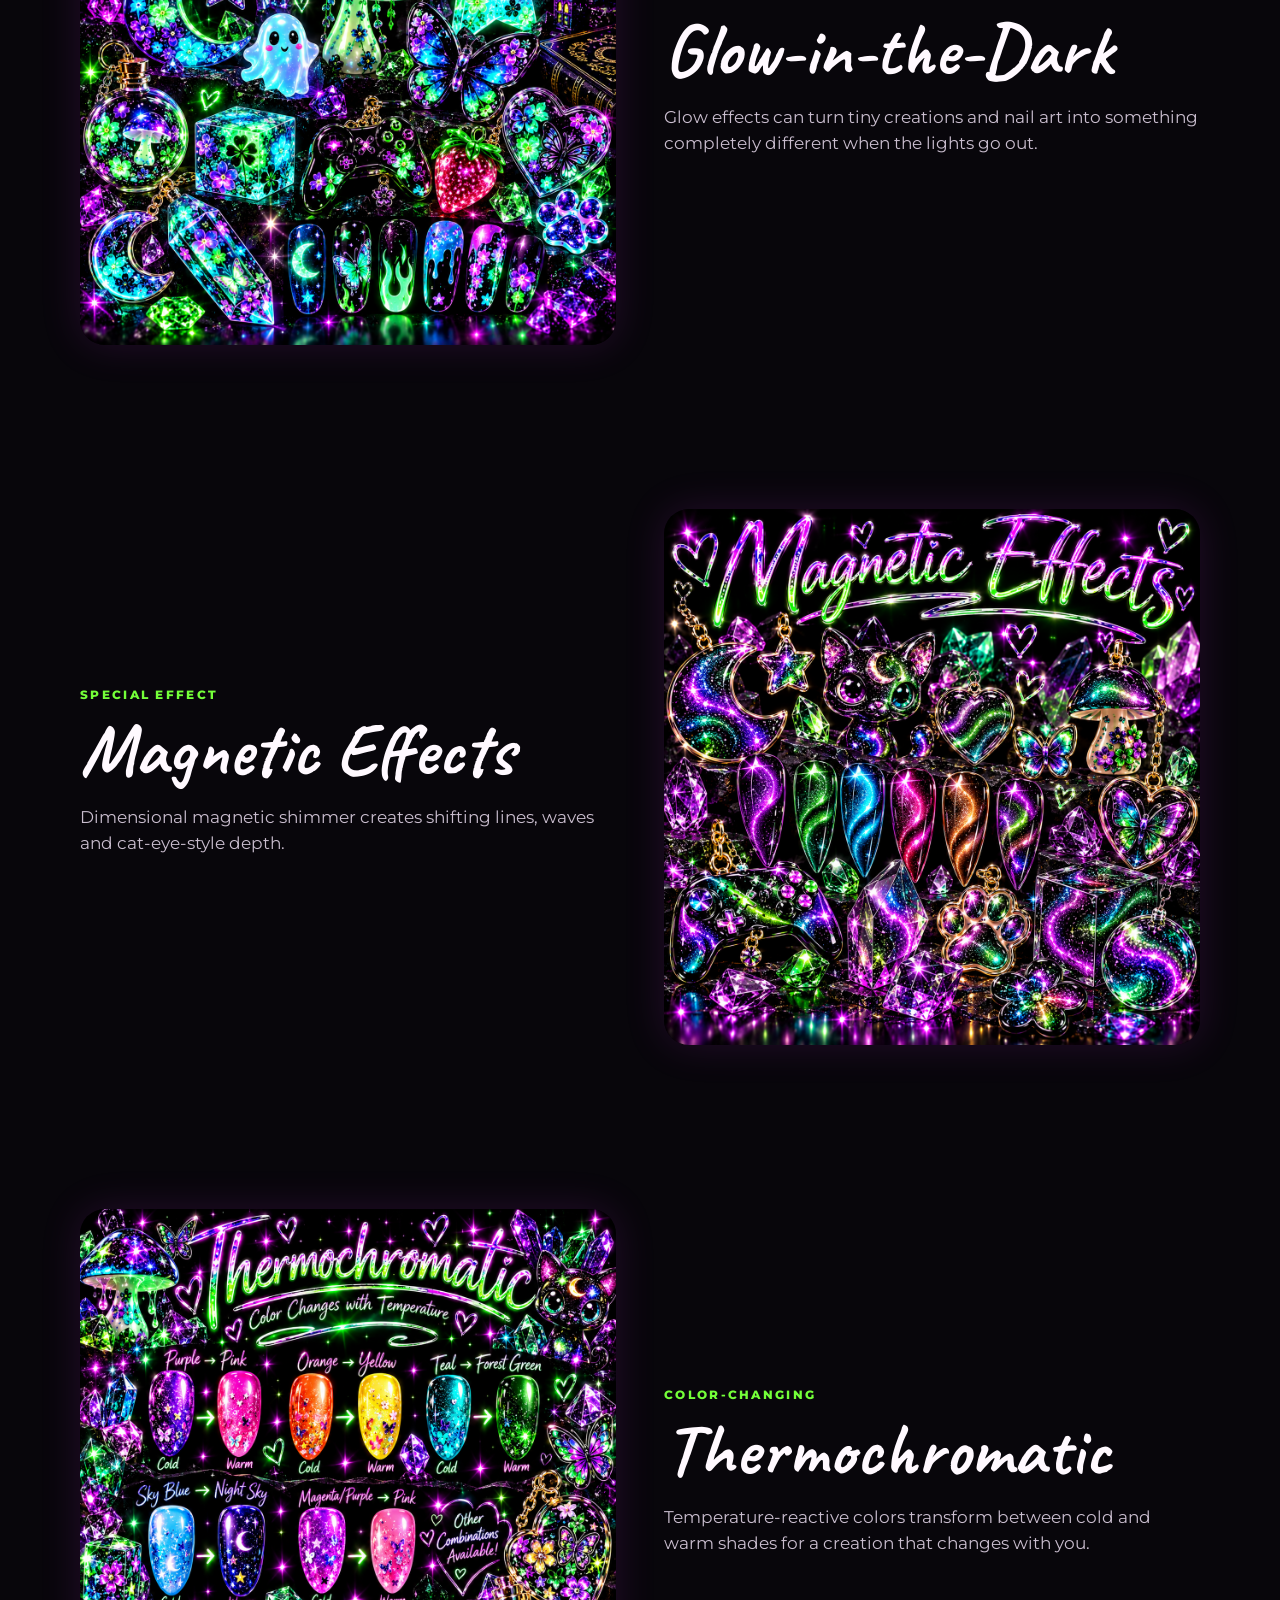
==== commit 09ea06af: "Add files via upload" ====
--- a/index.html
+++ b/index.html
@@ -37,6 +37,17 @@
 .policy-highlight{margin-top:12px!important;padding:17px!important;border:1px solid #74ff3940!important;background:#74ff390c;border-radius:16px;color:var(--text)!important;font-weight:600}
 .shipping{background:#0b080e}.shipping-grid{display:grid;grid-template-columns:repeat(2,1fr);gap:16px}.shipping-grid article{background:#18121e;border:1px solid #ffffff18;border-radius:22px;padding:24px}.shipping-grid h3{font-family:Caveat,cursive;font-size:2rem;margin:0 0 10px}.shipping-grid p{color:var(--muted);margin:0}.shipping-note{margin-top:16px;padding:20px;border-radius:18px;background:#74ff390b;border:1px solid #74ff3935;color:var(--muted)}.shipping-note b{color:var(--text)}@media(max-width:700px){.shipping-grid{grid-template-columns:1fr}}
 
+
+#navLinks{flex-wrap:wrap;justify-content:flex-end;gap:12px 17px;max-width:820px}
+.nail-portfolio{align-items:start}.nail-portfolio figure[hidden]{display:none}
+.photo-open{display:block;position:relative;border:0;padding:0;width:100%;background:#050407;color:white;cursor:zoom-in;font:inherit;text-align:left}
+.photo-open img,.video-frame video{display:block;width:100%;height:370px;object-fit:contain;background:#050407}
+.photo-open:focus-visible,.portfolio-filters button:focus-visible,#close-photo:focus-visible{outline:3px solid var(--green);outline-offset:3px}
+.media-badge{display:inline-block;padding:7px 12px;font-size:.68rem;font-weight:700;color:var(--green);background:#100b15}.video-frame .media-badge{color:var(--pink)}
+.portfolio-filters{display:flex;gap:10px;flex-wrap:wrap}.portfolio-filters button{font:inherit;font-size:.85rem;font-weight:700;cursor:pointer;color:var(--text);background:var(--panel);border:1px solid #ffffff35;padding:10px 22px;border-radius:999px}.portfolio-filters button.active{background:var(--green);color:#08060b;border-color:var(--green)}.portfolio-count{color:var(--muted);font-size:.8rem;margin:16px 0 22px}
+#photo-dialog{width:min(1000px,94vw);max-height:95vh;padding:16px;background:#100b15;color:var(--text);border:1px solid #c746ff70;border-radius:18px}#photo-dialog::backdrop{background:#000d}#large-photo{max-height:75vh;margin:auto;object-fit:contain}#close-photo{display:block;margin:0 0 12px auto;padding:9px 18px;border:0;border-radius:30px;background:var(--green);color:#08060b;font-weight:800;cursor:pointer}#photo-caption{text-align:center}
+@media(max-width:850px){.photo-open img,.video-frame video{height:390px}#navLinks{max-width:none;align-items:flex-start}}
+@media(max-width:420px){.photo-open img,.video-frame video{height:330px}}
 </style>
 </head>
 <body>
@@ -45,18 +56,29 @@
     <a class="logo" href="#home">Kandy Nails <span>♥</span></a>
     <button id="menuBtn" aria-label="Open menu">☰</button>
     <div id="navLinks">
-      <a href="#categories">Creations</a><a href="https://www.tiktok.com/@xxkissesxx23" target="_blank" rel="noopener">TikTok</a><a href="#nails">Nails</a><a href="#pricing">Pricing</a><a href="#order">Custom Orders</a>
+      <a href="#categories">Creations</a><a href="#support">Support 💜</a><a href="https://www.tiktok.com/@xxkissesxx23" target="_blank" rel="noopener">TikTok</a><a href="#nails">Nails</a><a href="#nail-gallery">Portfolio</a><a href="https://www.instagram.com/kandy_nails.katie.anderson/" target="_blank" rel="noopener noreferrer">Instagram</a><a href="#pricing">Pricing</a><a href="#order">Custom Orders</a>
     </div>
   </nav>
   <div class="hero-inner">
     <p class="kicker">KANDY NAILS & TINY CUSTOM CREATIONS</p>
     <h1>If You Can Imagine It,<br><em>I Can Create It.</em></h1>
     <p class="lead">Nails, handmade guitar picks, mini animals, names & initials, tiny custom creations and special-effect art — handmade with sparkle and personality.</p>
-    <div class="actions"><a class="btn" href="#categories">See the Creations</a><a class="btn ghost" href="#pricing">See Pricing</a></div>
+    <div class="actions"><a class="btn" href="#categories">See the Creations</a><a class="btn ghost" href="#pricing">See Pricing</a><a class="btn ghost" href="#support">Support My Dream 💜</a></div>
   </div>
 </header>
 
 <main>
+
+<section id="support" class="band" aria-labelledby="support-title">
+ <div class="wrap center">
+  <div class="heading" style="margin:0 auto 24px"><span>HELP MY SMALL BUSINESS GROW</span><h2 id="support-title">Support My Business 💜</h2>
+  <p>Hi, I’m Kaitlyn, the creator behind Kandy Nails &amp; Tiny Creations. I’m working to turn my passion for nail art and handmade miniatures into a stable source of income.</p>
+  <p>My GoFundMe helps fund the supplies, tools and equipment I need to keep creating and growing. Every donation or share helps me take another step toward this dream.</p></div>
+  <a class="btn" href="https://gofund.me/85987b3fd" target="_blank" rel="noopener noreferrer">Support on GoFundMe 💜</a>
+  <p style="color:var(--muted);font-size:.9rem;margin-top:18px">Can’t donate? Sharing my fundraiser means so much, too. Thank you for supporting my art!</p>
+ </div>
+</section>
+
 <section id="categories" class="wrap">
   <div class="heading"><span>EXPLORE</span><h2>Pick your kind of Kandy ✨</h2><p>The collage is your visual menu. Tap a category below to see it larger.</p></div>
   <img class="master-collage" src="assets/category-collage.png" alt="Kandy Nails and Tiny Custom Creations category collage">
@@ -78,17 +100,18 @@
   <div><span class="eyebrow">NAIL SERVICES</span><h2>Make your nails part of the art.</h2>
   <p>Gel color, full-coverage tips, extensions, spa pedicures, chrome, jewels, 3D art and custom nail designs.</p>
   <div class="mini-prices"><p><b>Gel Manicure</b><strong>$15</strong></p><p><b>Full-Coverage Tips + Gel</b><strong>$20</strong></p><p><b>Extensions</b><strong>$30</strong></p><p><b>Spa Pedicure</b><strong>$25</strong></p></div>
-  <small>Rough website draft — final service details/pricing can be adjusted before publishing.</small></div>
+  </div>
 </div></section>
 
 <section id="nail-gallery" class="wrap">
-  <div class="heading"><span>KANDY NAILS PORTFOLIO</span><h2>A little nail inspiration 💅</h2><p>Real sets created by Kandy Nails — color-changing effects, glowing details and hand-painted flowers.</p></div>
-  <div class="nail-portfolio">
-    <figure><a href="[data-uri]" target="_blank" rel="noopener" aria-label="View thermochromatic nail photo"><img src="[data-uri]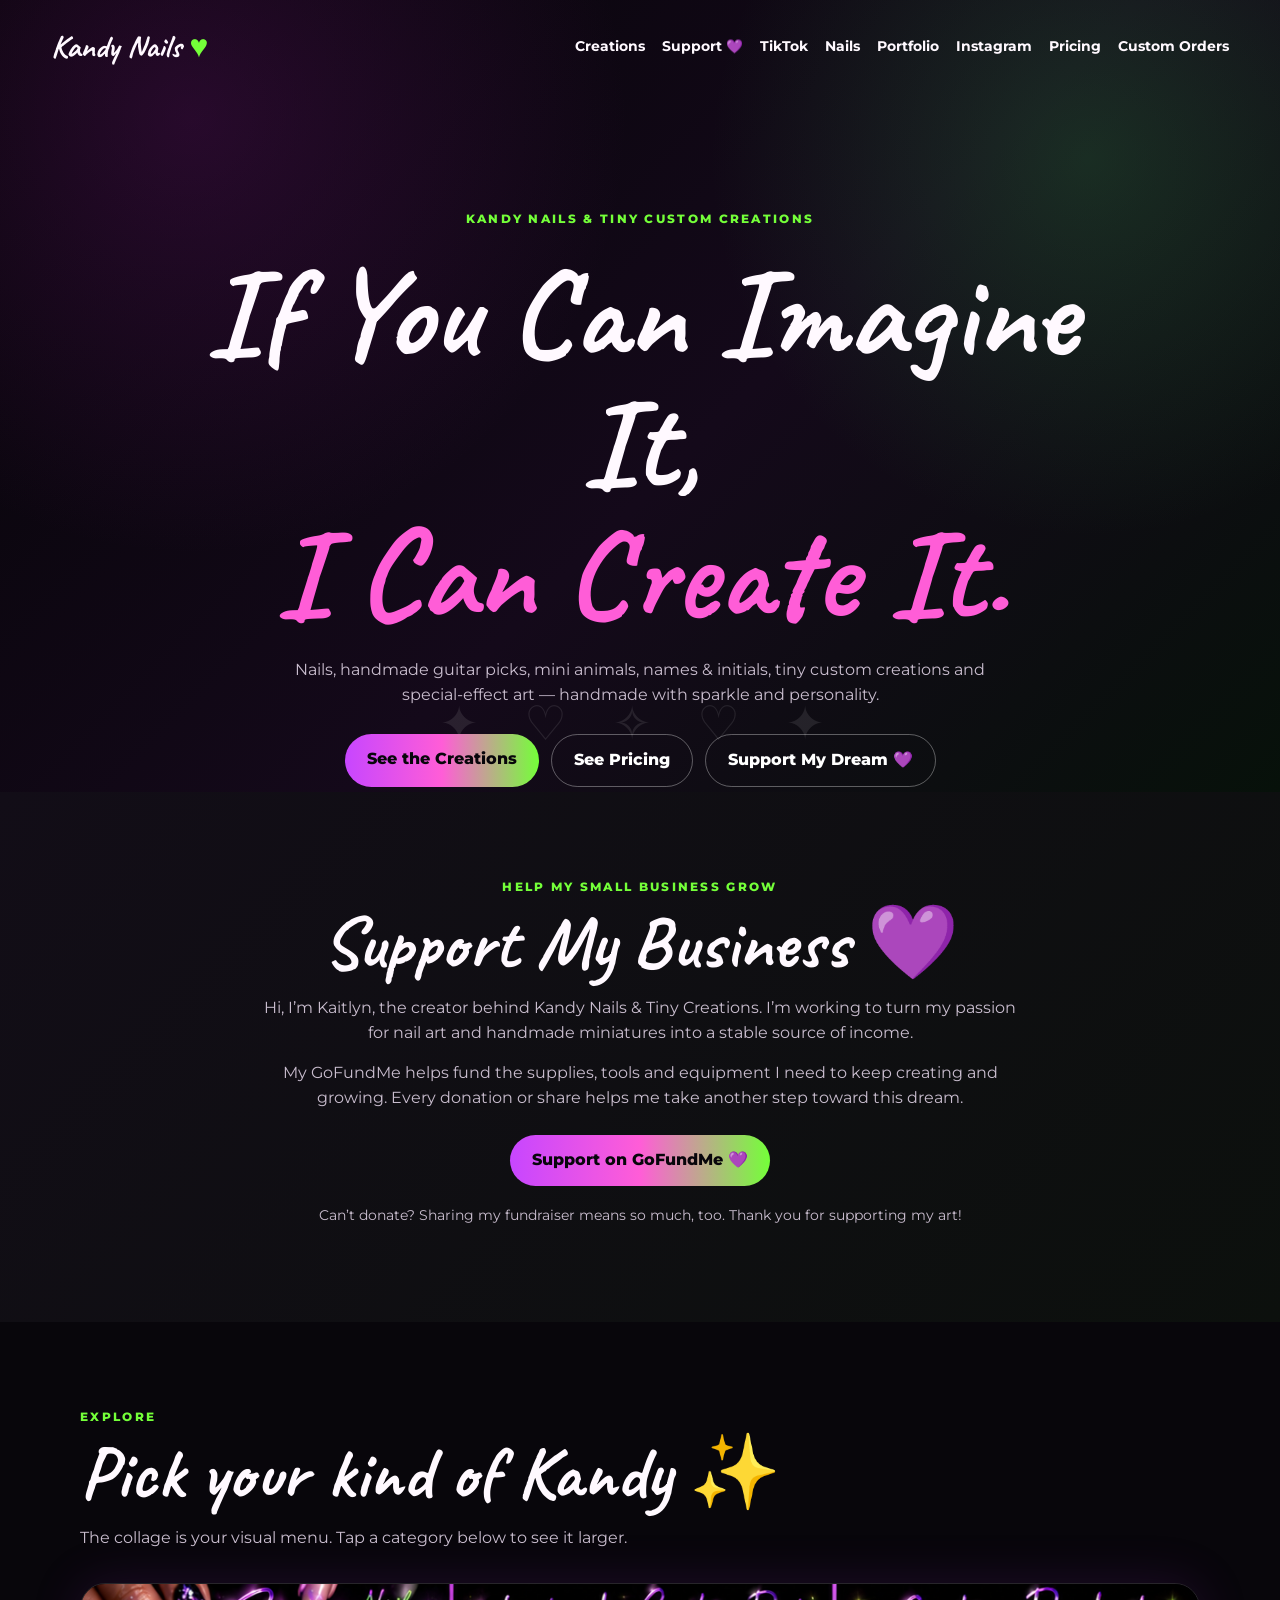
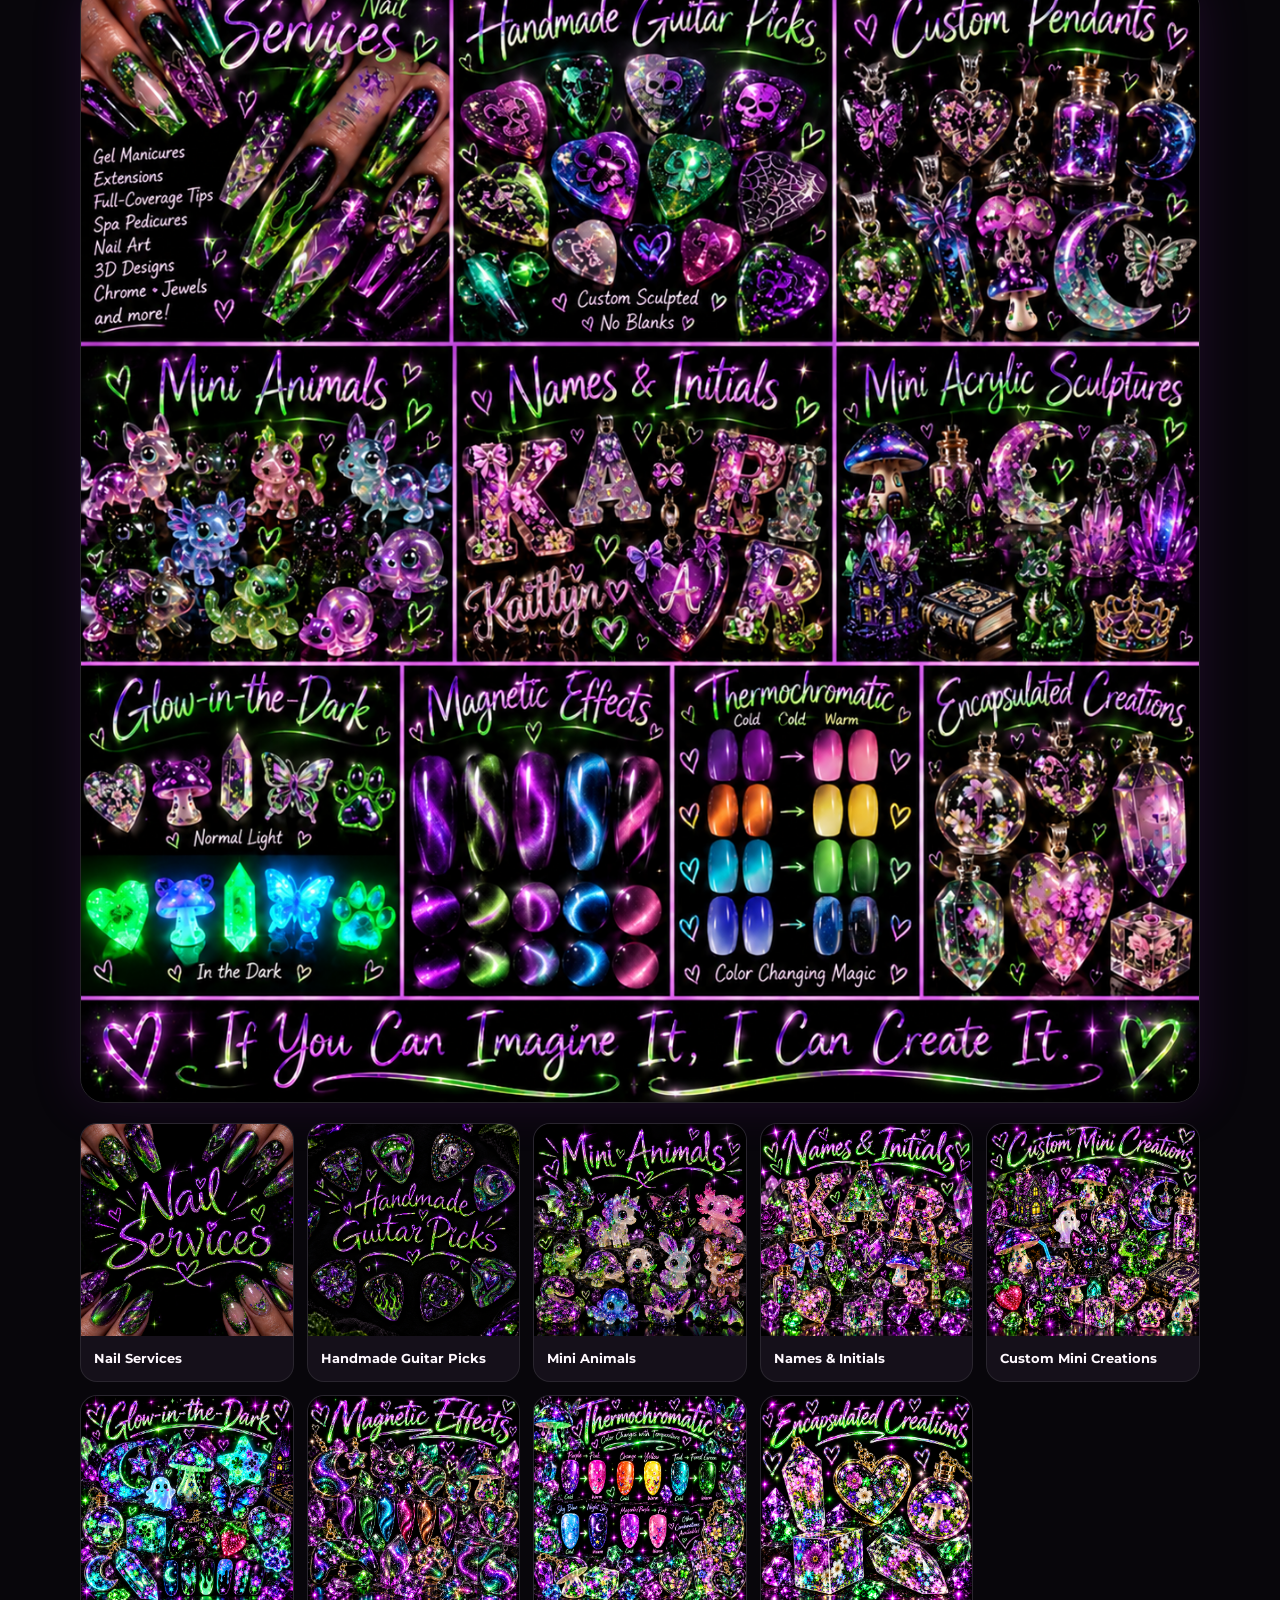
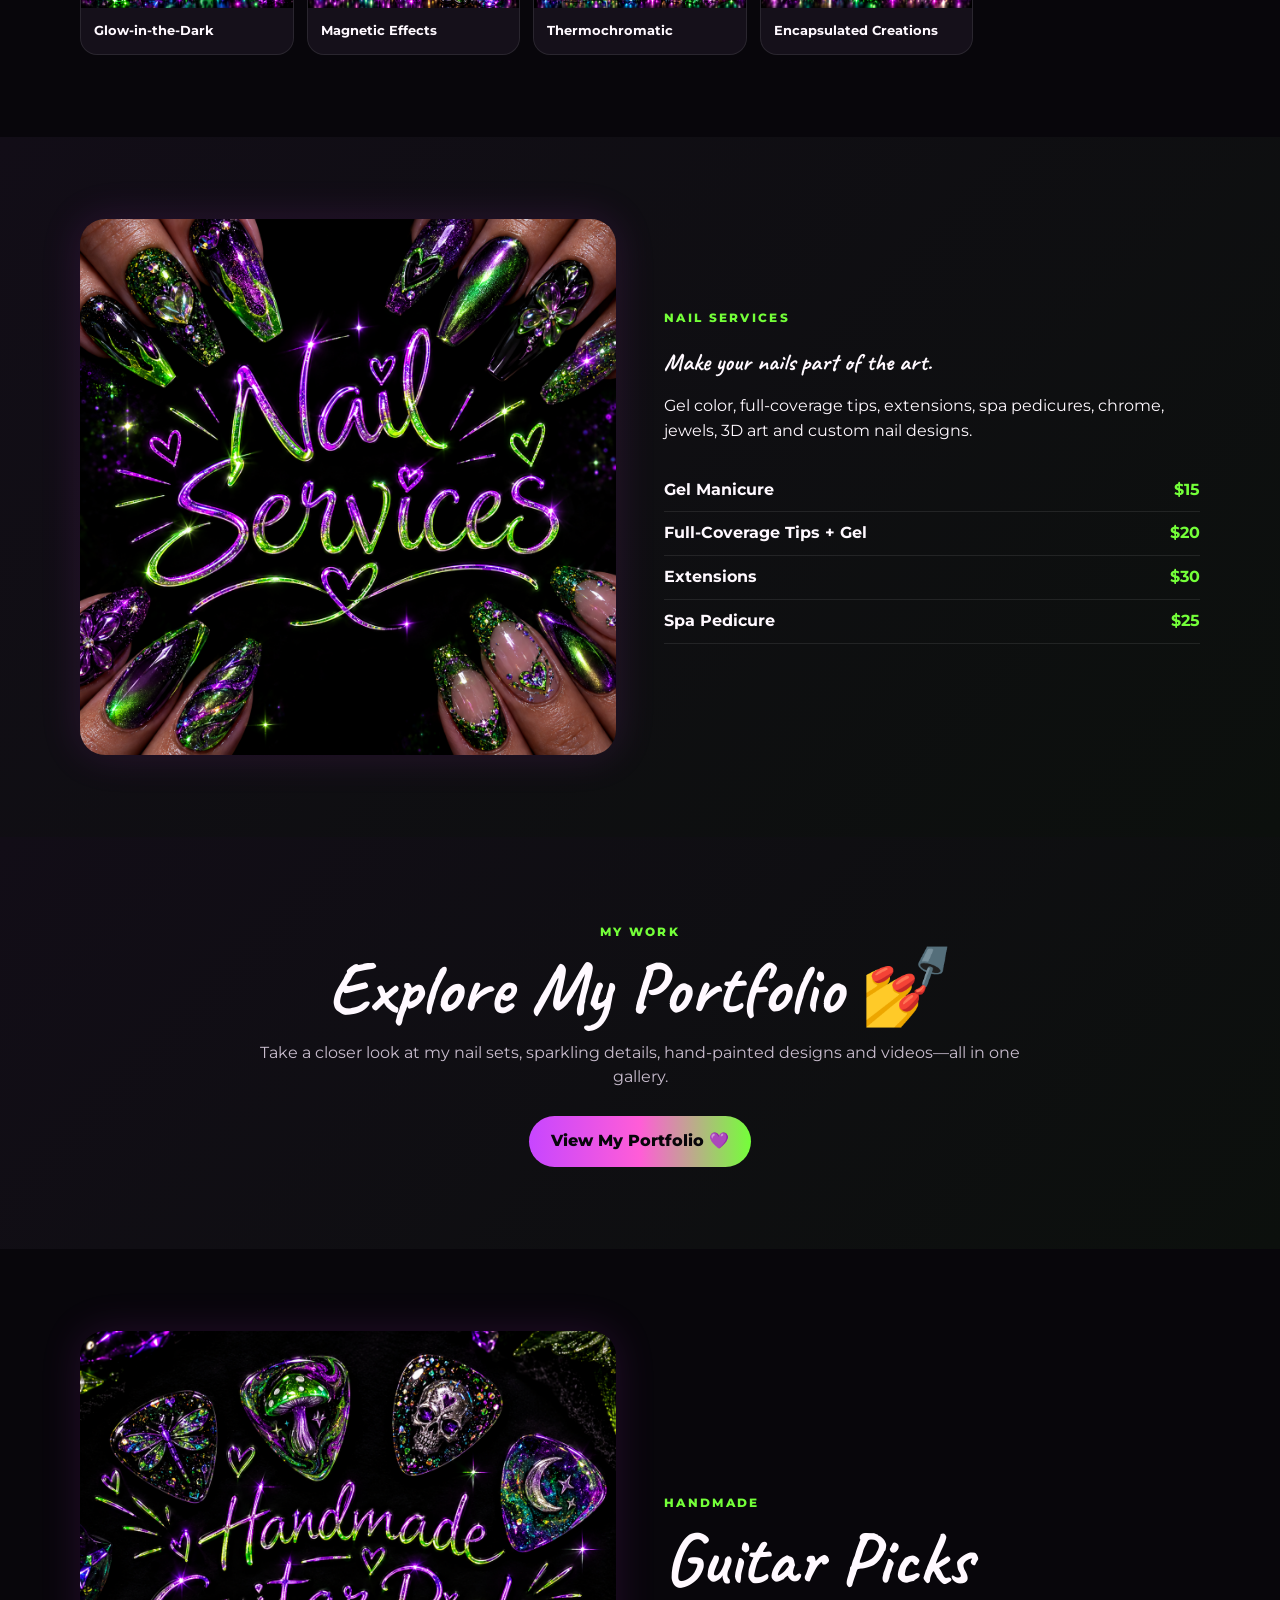
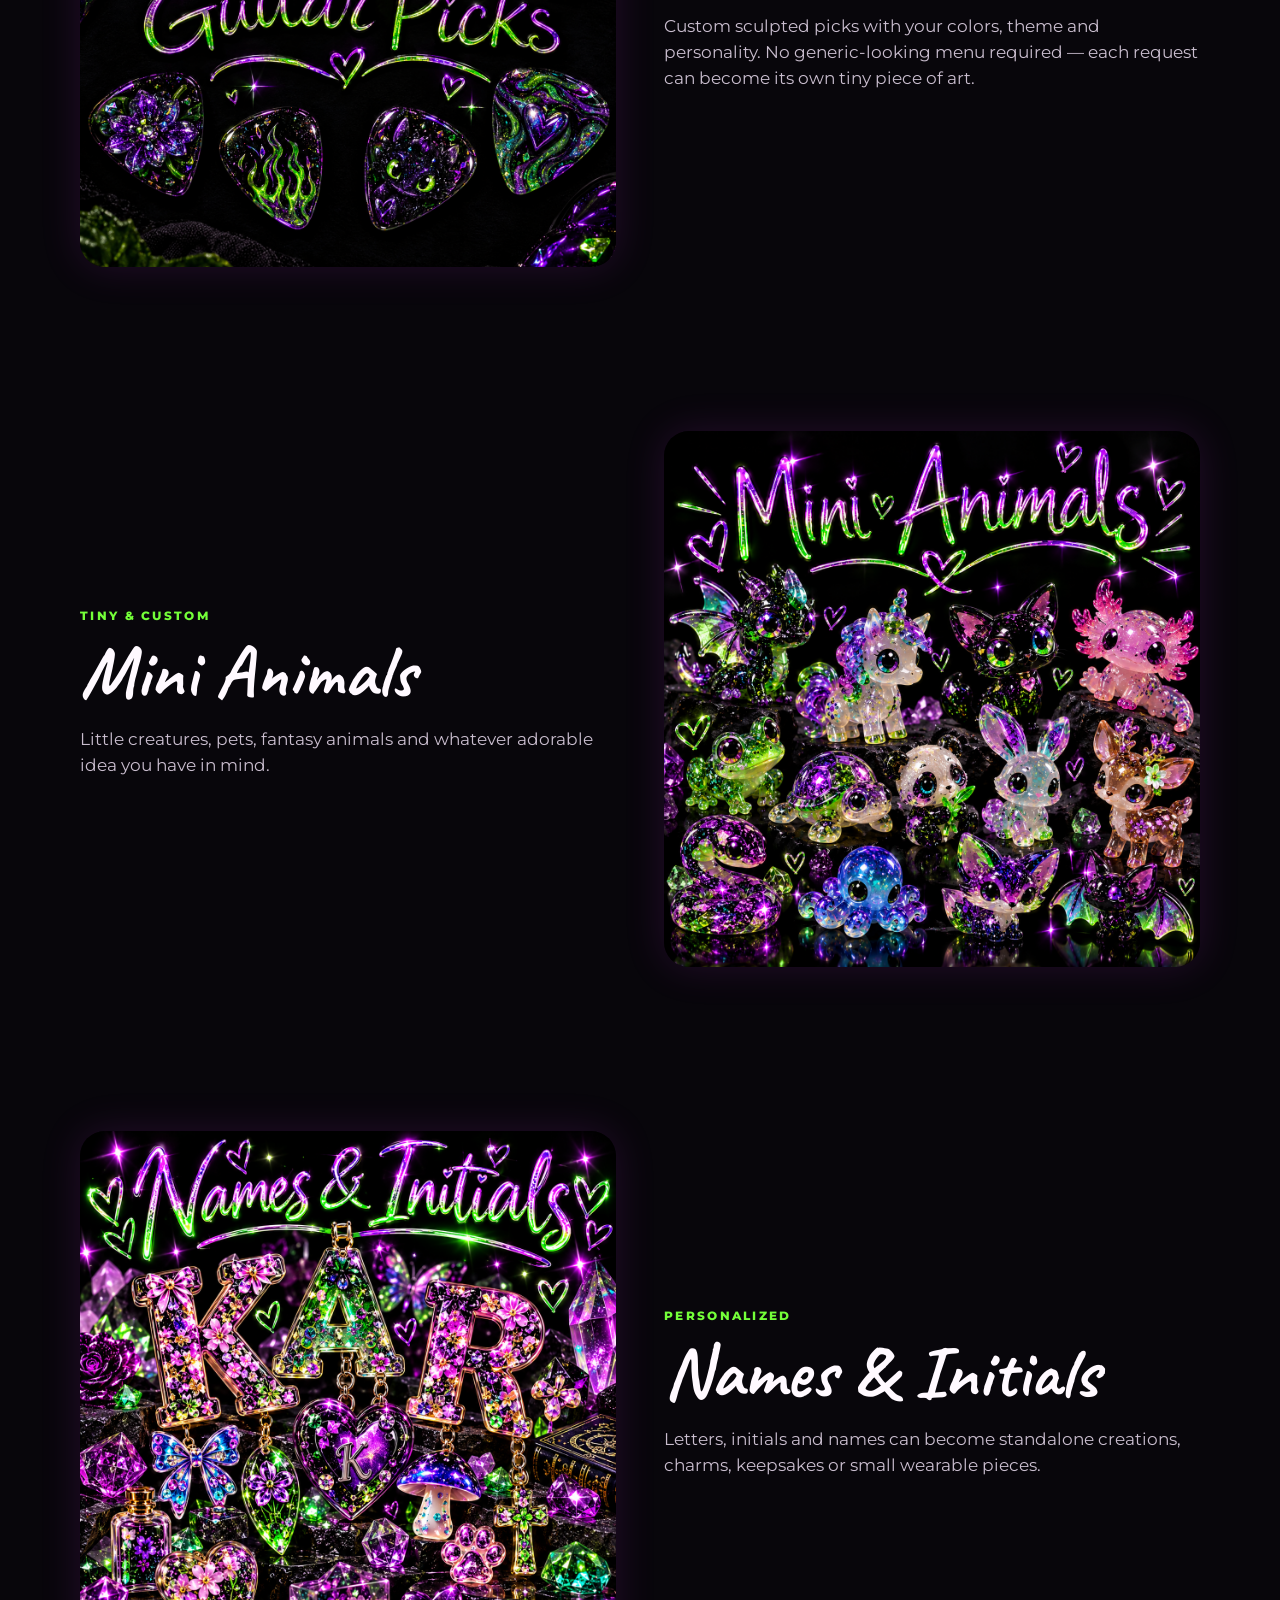
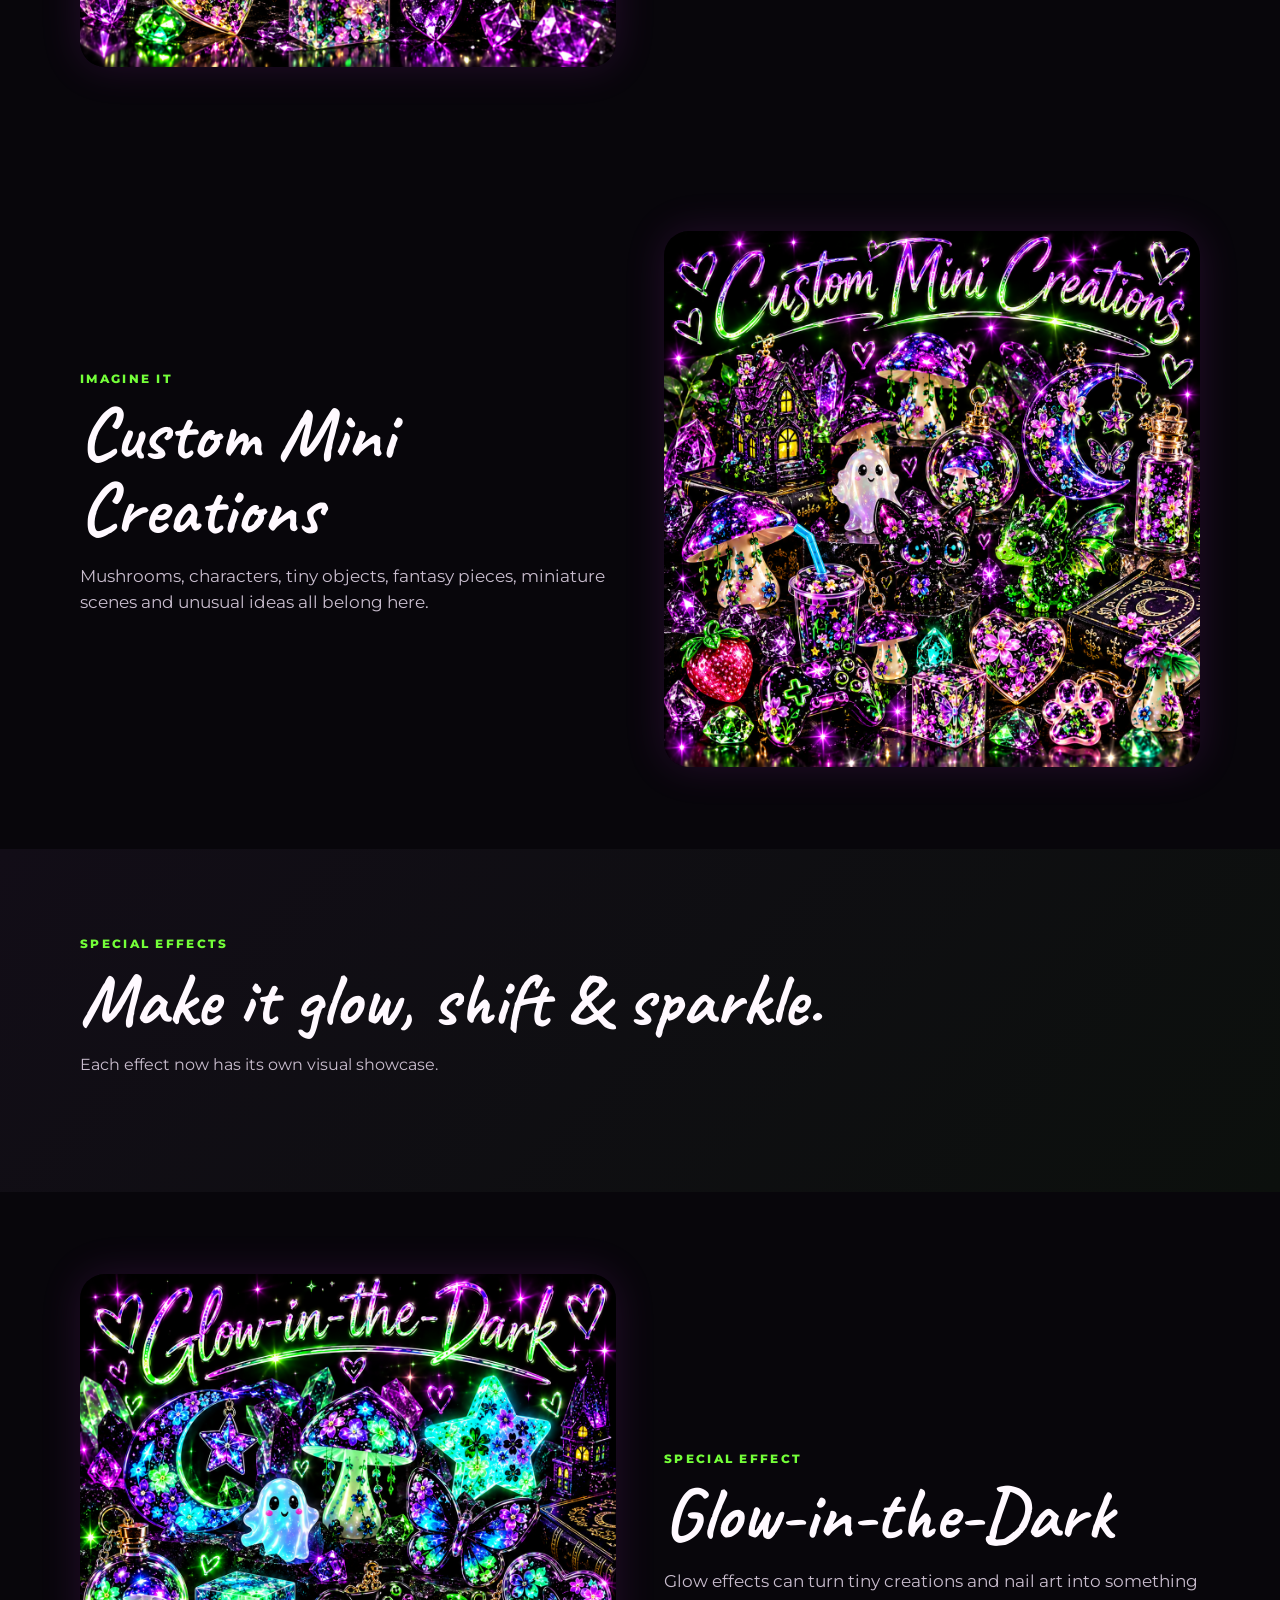
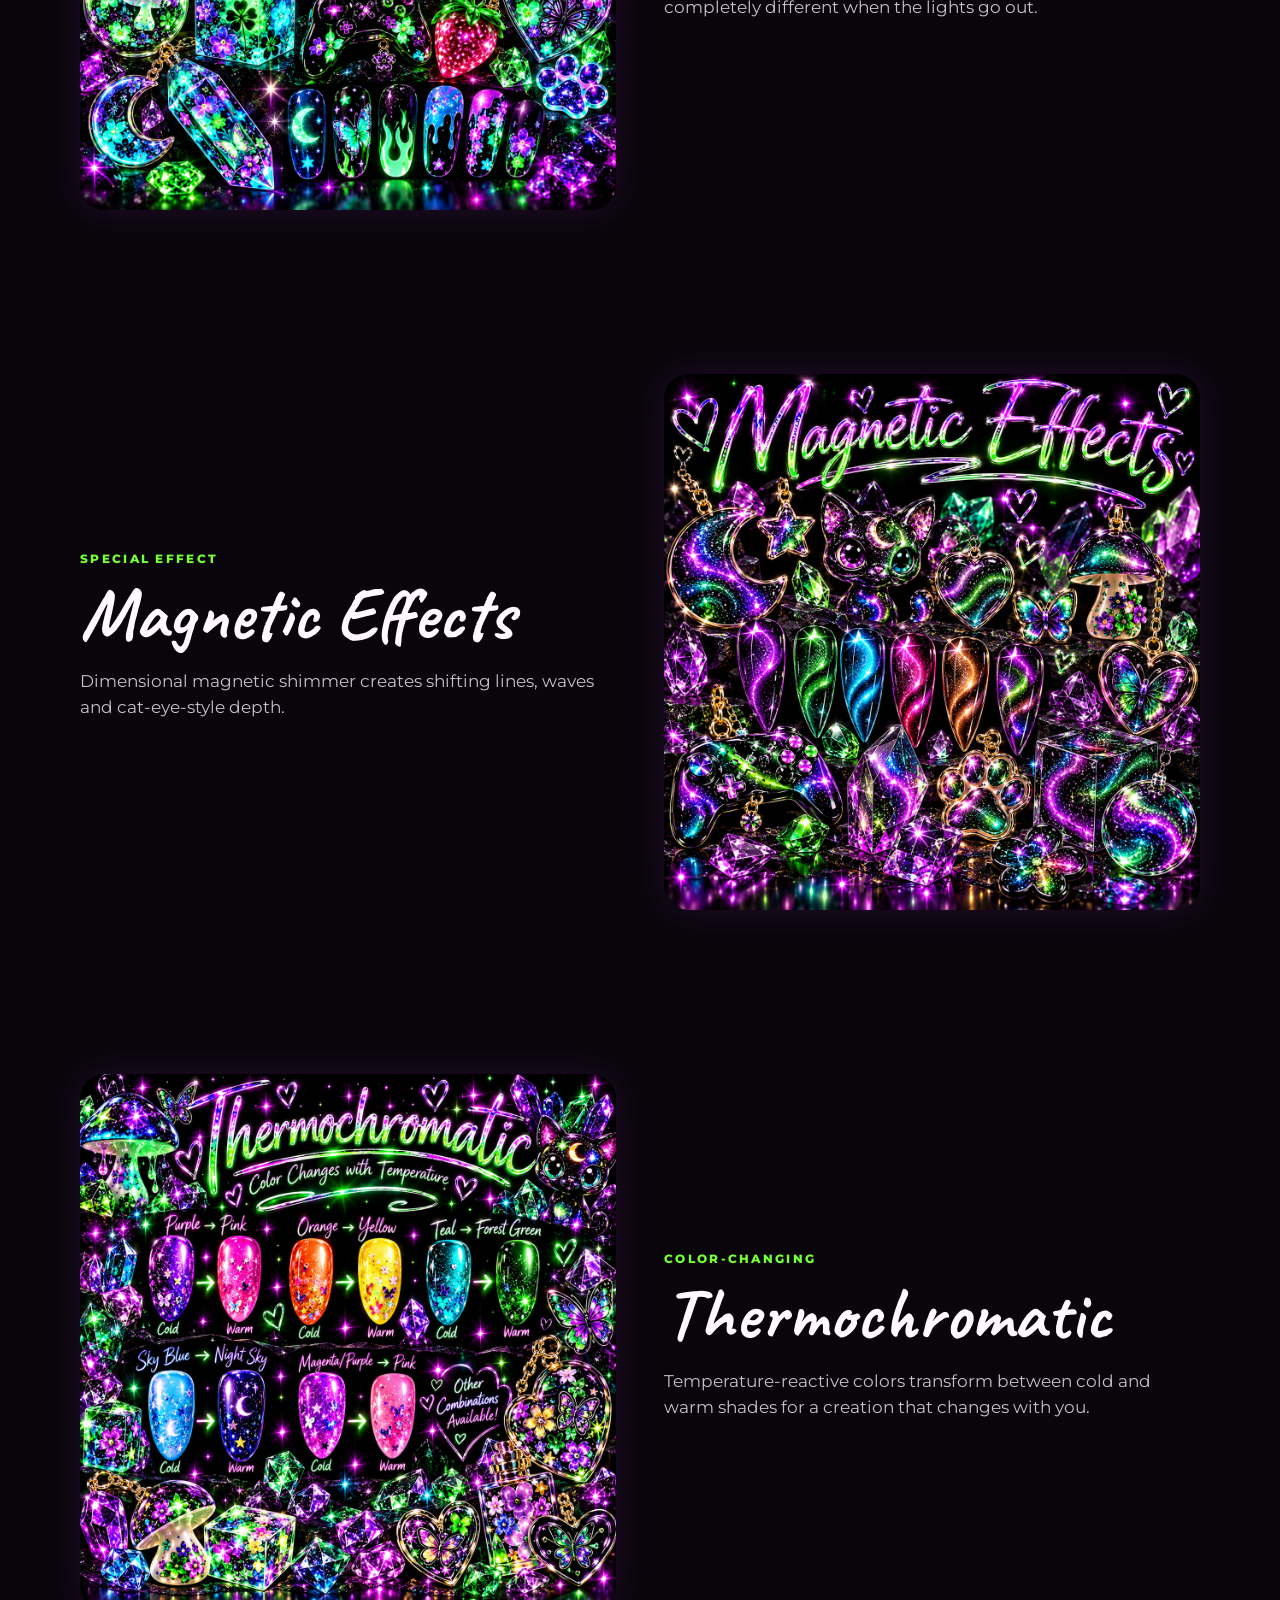
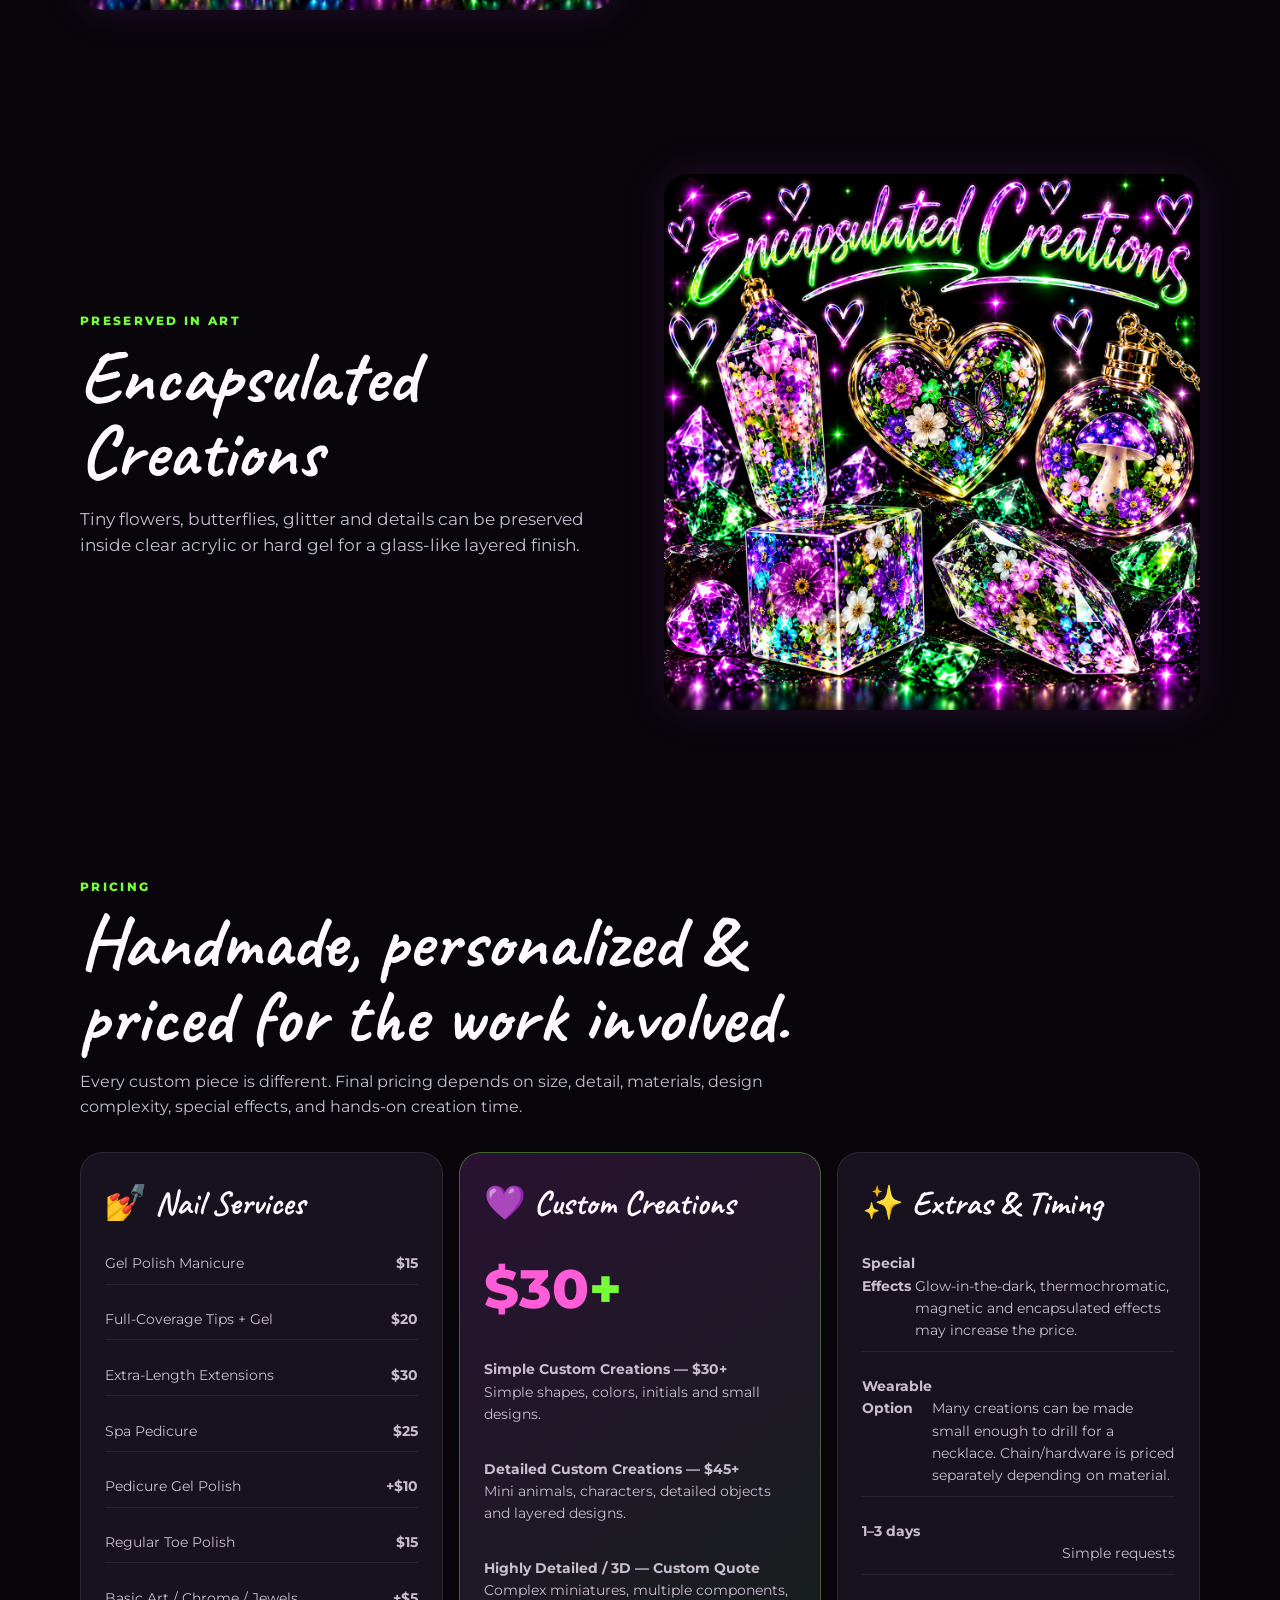
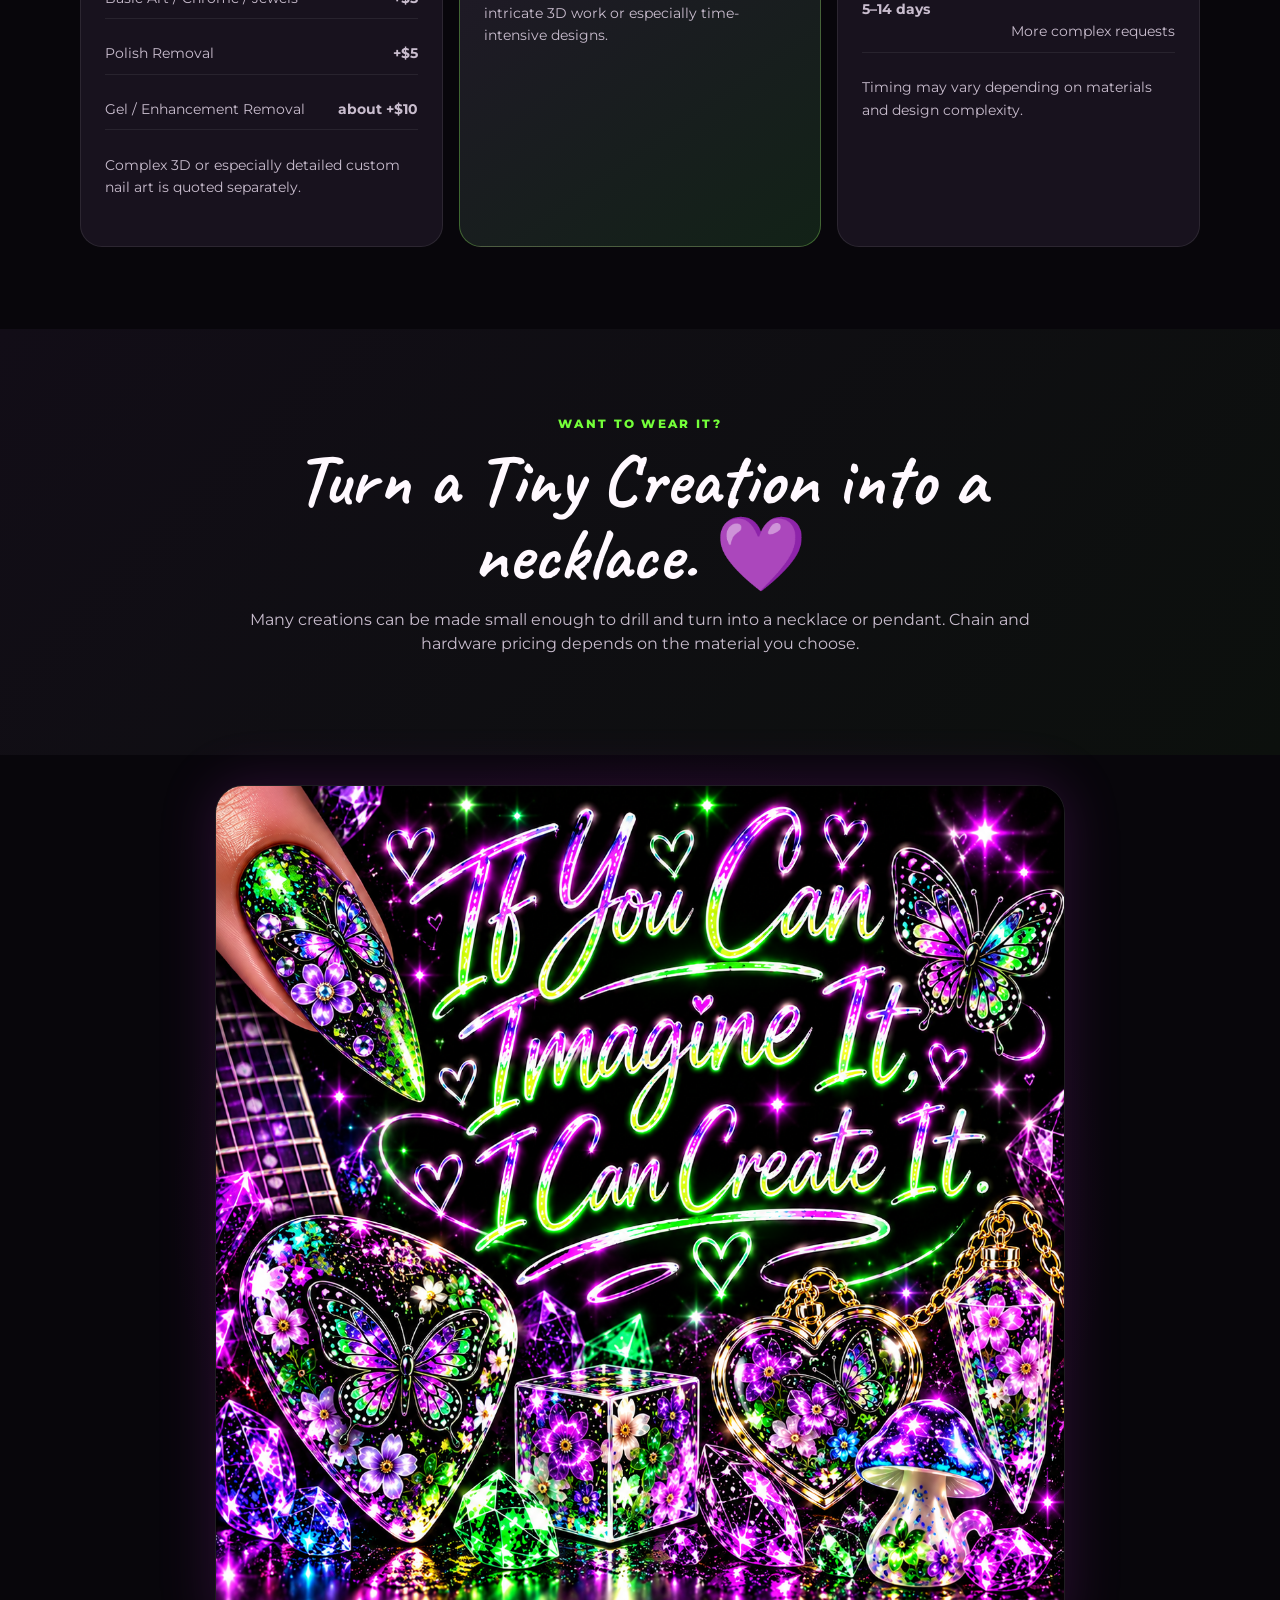
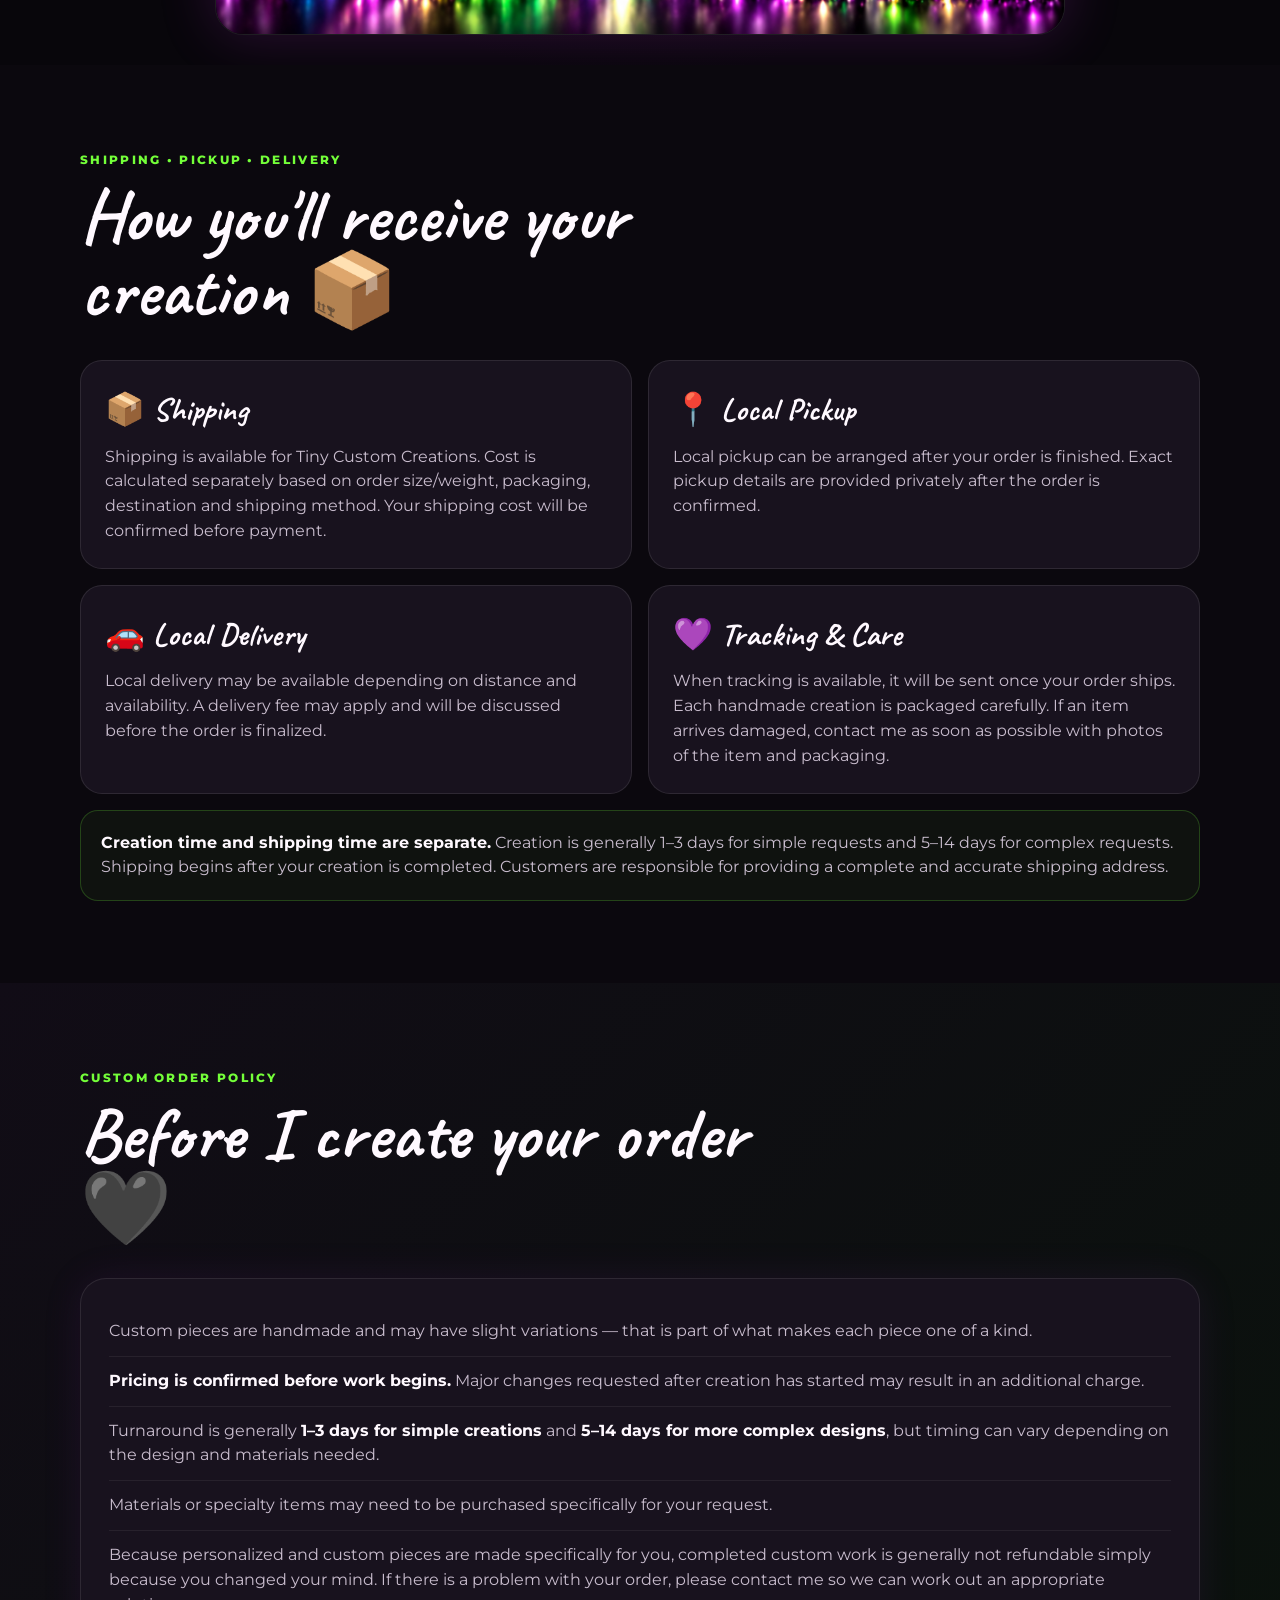
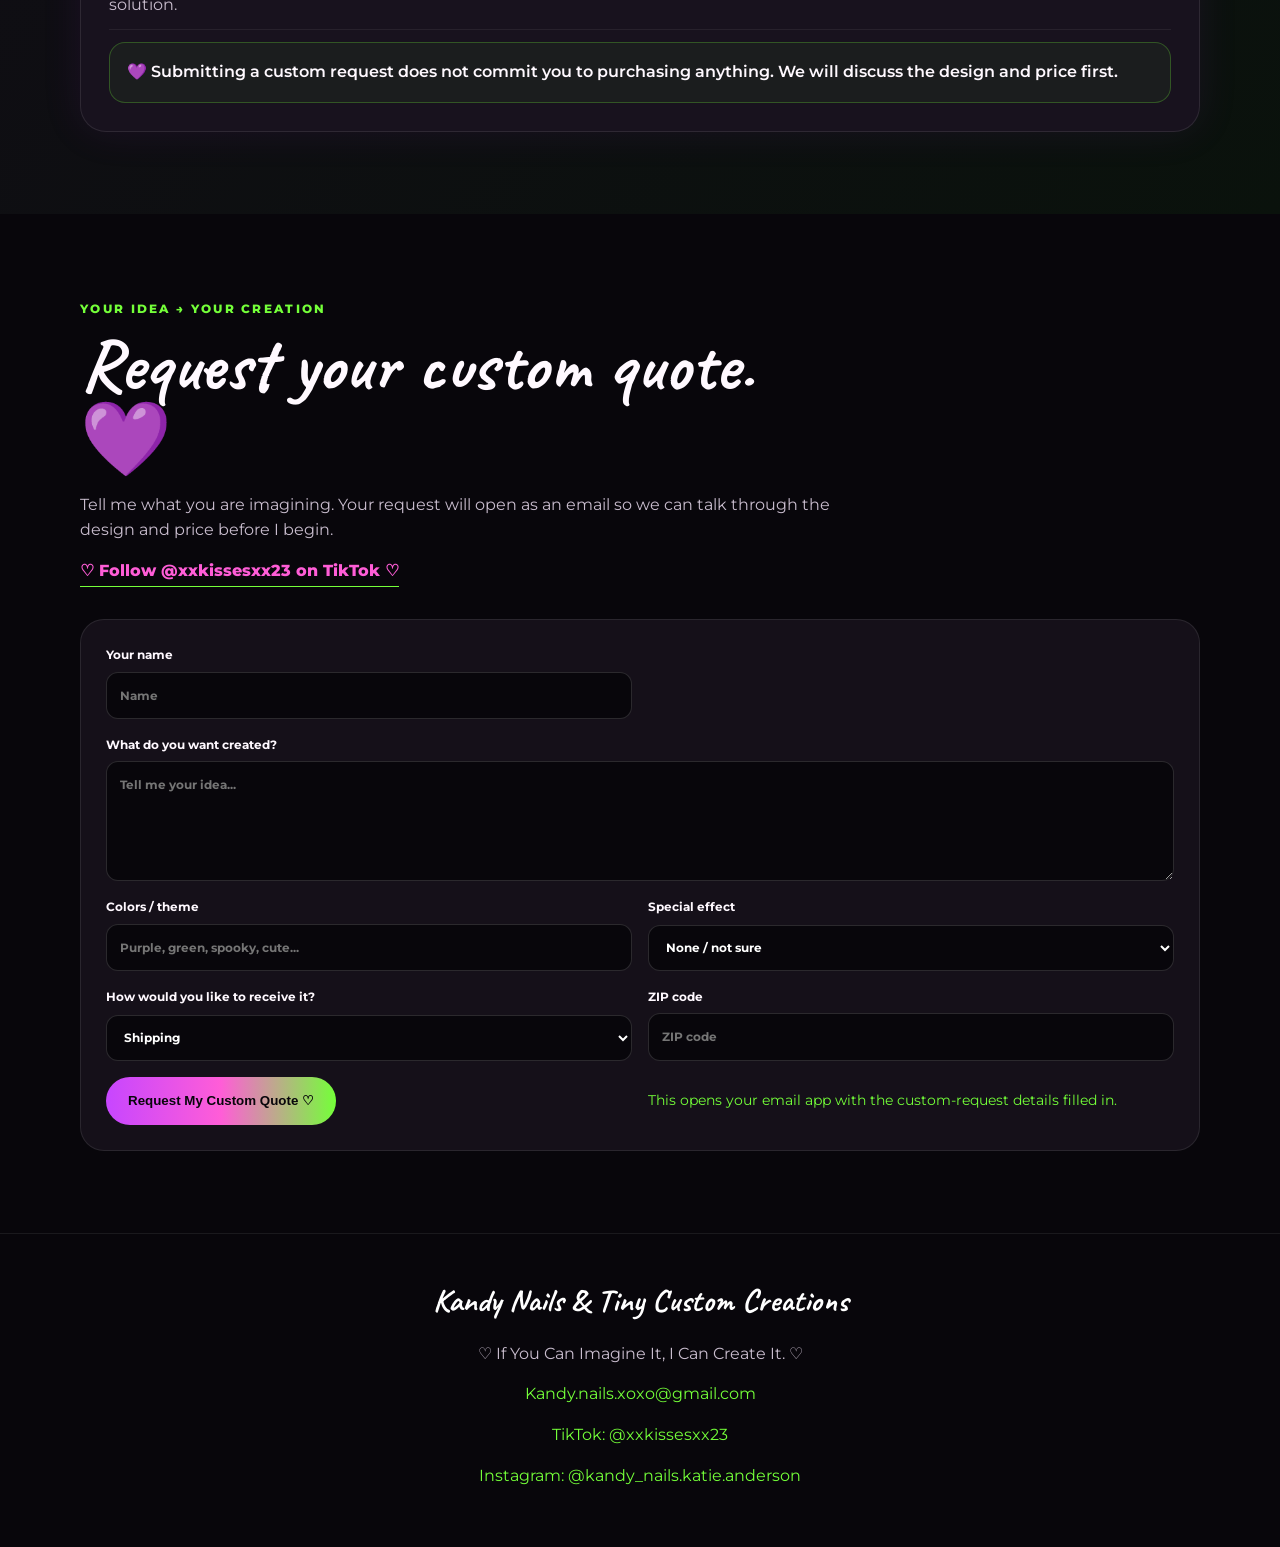
==== commit 72c05000: "Add files via upload" ====
--- a/index.html
+++ b/index.html
@@ -56,7 +56,7 @@
     <a class="logo" href="#home">Kandy Nails <span>♥</span></a>
     <button id="menuBtn" aria-label="Open menu">☰</button>
     <div id="navLinks">
-      <a href="#categories">Creations</a><a href="#support">Support 💜</a><a href="https://www.tiktok.com/@xxkissesxx23" target="_blank" rel="noopener">TikTok</a><a href="#nails">Nails</a><a href="#nail-gallery">Portfolio</a><a href="https://www.instagram.com/kandy_nails.katie.anderson/" target="_blank" rel="noopener noreferrer">Instagram</a><a href="#pricing">Pricing</a><a href="#order">Custom Orders</a>
+      <a href="#categories">Creations</a><a href="#support">Support 💜</a><a href="https://www.tiktok.com/@xxkissesxx23" target="_blank" rel="noopener">TikTok</a><a href="#nails">Nails</a><a href="portfolio.html">Portfolio</a><a href="https://www.instagram.com/kandy_nails.katie.anderson/" target="_blank" rel="noopener noreferrer">Instagram</a><a href="#pricing">Pricing</a><a href="#order">Custom Orders</a>
     </div>
   </nav>
   <div class="hero-inner">
@@ -103,15 +103,7 @@
   </div>
 </div></section>
 
-<section id="nail-gallery" class="wrap">
-<div class="heading"><span>KANDY NAILS PORTFOLIO</span><h2>My nail art, up close 💅</h2><p>Explore my real nail sets, hand-painted designs, sparkling details and behind-the-scenes videos. Tap a photo to see it larger, or press play on a video.</p></div>
-<div class="portfolio-filters" role="group" aria-label="Filter nail portfolio"><button type="button" class="active" data-filter="all" aria-pressed="true">All</button><button type="button" data-filter="photo" aria-pressed="false">Photos</button><button type="button" data-filter="video" aria-pressed="false">Videos</button></div>
-<p id="portfolio-count" class="portfolio-count" aria-live="polite"></p>
-<div class="nail-portfolio" id="portfolio-grid"><figure data-kind="photo"><button class="photo-open" type="button" data-photo="portfolio-earlier-2.jpg" data-title="Hand-Painted Florals" aria-label="Enlarge Hand-Painted Florals"><img src="portfolio-earlier-2.jpg" alt="Soft mauve, gray and tiny floral details on a shorter nail length." loading="lazy" decoding="async" width="720" height="720"><span class="media-badge">Photo · Tap to enlarge</span></button><figcaption><h3>Hand-Painted Florals</h3><p>Soft mauve, gray and tiny floral details on a shorter nail length.</p></figcaption></figure><figure data-kind="photo"><button class="photo-open" type="button" data-photo="portfolio-earlier-0.jpg" data-title="Thermochromatic" aria-label="Enlarge Thermochromatic"><img src="portfolio-earlier-0.jpg" alt="Temperature-reactive pink and blue-purple shades with a sweet heart accent." loading="lazy" decoding="async" width="720" height="720"><span class="media-badge">Photo · Tap to enlarge</span></button><figcaption><h3>Thermochromatic</h3><p>Temperature-reactive pink and blue-purple shades with a sweet heart accent.</p></figcaption></figure><figure data-kind="photo"><button class="photo-open" type="button" data-photo="portfolio-1000014545.jpg" data-title="Glow-in-the-Dark" aria-label="Enlarge Glow-in-the-Dark"><img src="portfolio-1000014545.jpg" alt="Turquoise glowing tips with an accent design." loading="lazy" decoding="async" width="720" height="720"><span class="media-badge">Photo · Tap to enlarge</span></button><figcaption><h3>Glow-in-the-Dark</h3><p>Turquoise glowing tips with an accent design.</p></figcaption></figure><figure data-kind="photo"><button class="photo-open" type="button" data-photo="portfolio-1000017648.jpg" data-title="Blue, Gold &amp; Glitter" aria-label="Enlarge Blue, Gold &amp; Glitter"><img src="portfolio-1000017648.jpg" alt="Blue accents, gold lines and delicate white details." loading="lazy" decoding="async" width="720" height="720"><span class="media-badge">Photo · Tap to enlarge</span></button><figcaption><h3>Blue, Gold &amp; Glitter</h3><p>Blue accents, gold lines and delicate white details.</p></figcaption></figure><figure data-kind="photo"><button class="photo-open" type="button" data-photo="portfolio-1000017652.jpg" data-title="Coral Sparkle French" aria-label="Enlarge Coral Sparkle French"><img src="portfolio-1000017652.jpg" alt="Bright coral tips with iridescent sparkle and accents." loading="lazy" decoding="async" width="720" height="720"><span class="media-badge">Photo · Tap to enlarge</span></button><figcaption><h3>Coral Sparkle French</h3><p>Bright coral tips with iridescent sparkle and accents.</p></figcaption></figure><figure data-kind="photo"><button class="photo-open" type="button" data-photo="portfolio-1000010207.jpg" data-title="Golden Sunshine" aria-label="Enlarge Golden Sunshine"><img src="portfolio-1000010207.jpg" alt="Clear tips with gold foil and sparkling embellishments." loading="lazy" decoding="async" width="720" height="720"><span class="media-badge">Photo · Tap to enlarge</span></button><figcaption><h3>Golden Sunshine</h3><p>Clear tips with gold foil and sparkling embellishments.</p></figcaption></figure><figure data-kind="photo"><button class="photo-open" type="button" data-photo="portfolio-1000014771.jpg" data-title="Flower Garden" aria-label="Enlarge Flower Garden"><img src="portfolio-1000014771.jpg" alt="Pink, purple and lavender flowers with gold centers." loading="lazy" decoding="async" width="720" height="720"><span class="media-badge">Photo · Tap to enlarge</span></button><figcaption><h3>Flower Garden</h3><p>Pink, purple and lavender flowers with gold centers.</p></figcaption></figure><figure data-kind="photo"><button class="photo-open" type="button" data-photo="portfolio-1000017656.jpg" data-title="Midnight Florals" aria-label="Enlarge Midnight Florals"><img src="portfolio-1000017656.jpg" alt="Dark nails with colorful floral accent designs." loading="lazy" decoding="async" width="720" height="720"><span class="media-badge">Photo · Tap to enlarge</span></button><figcaption><h3>Midnight Florals</h3><p>Dark nails with colorful floral accent designs.</p></figcaption></figure><figure data-kind="photo"><button class="photo-open" type="button" data-photo="portfolio-1000016396.jpg" data-title="Emerald Pedicure" aria-label="Enlarge Emerald Pedicure"><img src="portfolio-1000016396.jpg" alt="Shimmering green toes with decorated accents." loading="lazy" decoding="async" width="720" height="720"><span class="media-badge">Photo · Tap to enlarge</span></button><figcaption><h3>Emerald Pedicure</h3><p>Shimmering green toes with decorated accents.</p></figcaption></figure><figure data-kind="photo"><button class="photo-open" type="button" data-photo="portfolio-1000010109.jpg" data-title="Ruby French" aria-label="Enlarge Ruby French"><img src="portfolio-1000010109.jpg" alt="Red glitter tips with butterflies and rhinestones." loading="lazy" decoding="async" width="720" height="720"><span class="media-badge">Photo · Tap to enlarge</span></button><figcaption><h3>Ruby French</h3><p>Red glitter tips with butterflies and rhinestones.</p></figcaption></figure><figure data-kind="photo"><button class="photo-open" type="button" data-photo="portfolio-1000008091.jpg" data-title="Soft Winter Shimmer" aria-label="Enlarge Soft Winter Shimmer"><img src="portfolio-1000008091.jpg" alt="A soft pink manicure with a white star accent." loading="lazy" decoding="async" width="720" height="720"><span class="media-badge">Photo · Tap to enlarge</span></button><figcaption><h3>Soft Winter Shimmer</h3><p>A soft pink manicure with a white star accent.</p></figcaption></figure><figure data-kind="photo"><button class="photo-open" type="button" data-photo="portfolio-1000008977.jpg" data-title="Sweetheart Sparkle" aria-label="Enlarge Sweetheart Sparkle"><img src="portfolio-1000008977.jpg" alt="White nails with red glitter and heart accents." loading="lazy" decoding="async" width="720" height="720"><span class="media-badge">Photo · Tap to enlarge</span></button><figcaption><h3>Sweetheart Sparkle</h3><p>White nails with red glitter and heart accents.</p></figcaption></figure><figure data-kind="photo"><button class="photo-open" type="button" data-photo="portfolio-1000008966.jpg" data-title="Daisy French" aria-label="Enlarge Daisy French"><img src="portfolio-1000008966.jpg" alt="Classic white French tips with tiny daisies." loading="lazy" decoding="async" width="720" height="720"><span class="media-badge">Photo · Tap to enlarge</span></button><figcaption><h3>Daisy French</h3><p>Classic white French tips with tiny daisies.</p></figcaption></figure><figure data-kind="photo"><button class="photo-open" type="button" data-photo="portfolio-1000007837.jpg" data-title="Olive Gloss" aria-label="Enlarge Olive Gloss"><img src="portfolio-1000007837.jpg" alt="A glossy deep green manicure on shorter nails." loading="lazy" decoding="async" width="720" height="720"><span class="media-badge">Photo · Tap to enlarge</span></button><figcaption><h3>Olive Gloss</h3><p>A glossy deep green manicure on shorter nails.</p></figcaption></figure><figure data-kind="photo"><button class="photo-open" type="button" data-photo="portfolio-1000005637.jpg" data-title="Black &amp; Gold" aria-label="Enlarge Black &amp; Gold"><img src="portfolio-1000005637.jpg" alt="Black, gold glitter and metallic foil details." loading="lazy" decoding="async" width="720" height="720"><span class="media-badge">Photo · Tap to enlarge</span></button><figcaption><h3>Black &amp; Gold</h3><p>Black, gold glitter and metallic foil details.</p></figcaption></figure><figure data-kind="video"><div class="video-frame"><video controls playsinline preload="none" poster="portfolio-1000011974.jpg" aria-label="Sunlight &amp; Sparkle"><source src="portfolio-1000011974.mp4" type="video/mp4">Your browser cannot play this video. <a href="portfolio-1000011974.mp4">Open video</a></video><span class="media-badge">Video</span></div><figcaption><h3>Sunlight &amp; Sparkle</h3><p>A closer look at the shimmer in natural light.</p></figcaption></figure><figure data-kind="video"><div class="video-frame"><video controls playsinline preload="none" poster="portfolio-1000017642.jpg" aria-label="Dark Details"><source src="portfolio-1000017642.mp4" type="video/mp4">Your browser cannot play this video. <a href="portfolio-1000017642.mp4">Open video</a></video><span class="media-badge">Video</span></div><figcaption><h3>Dark Details</h3><p>See the nail art from different angles.</p></figcaption></figure><figure data-kind="video"><div class="video-frame"><video controls playsinline preload="none" poster="portfolio-1000017643.jpg" aria-label="Behind the Brush"><source src="portfolio-1000017643.mp4" type="video/mp4">Your browser cannot play this video. <a href="portfolio-1000017643.mp4">Open video</a></video><span class="media-badge">Video</span></div><figcaption><h3>Behind the Brush</h3><p>Watch the nail-art details take shape.</p></figcaption></figure><figure data-kind="video"><div class="video-frame"><video controls playsinline preload="none" poster="portfolio-1000017645.jpg" aria-label="Pink Details in Motion"><source src="portfolio-1000017645.mp4" type="video/mp4">Your browser cannot play this video. <a href="portfolio-1000017645.mp4">Open video</a></video><span class="media-badge">Video</span></div><figcaption><h3>Pink Details in Motion</h3><p>A closer look at the pink nail design.</p></figcaption></figure><figure data-kind="video"><div class="video-frame"><video controls playsinline preload="none" poster="portfolio-1000017646.jpg" aria-label="Green Sparkle French"><source src="portfolio-1000017646.mp4" type="video/mp4">Your browser cannot play this video. <a href="portfolio-1000017646.mp4">Open video</a></video><span class="media-badge">Video</span></div><figcaption><h3>Green Sparkle French</h3><p>See the green shimmer and decorative details.</p></figcaption></figure><figure data-kind="video"><div class="video-frame"><video controls playsinline preload="none" poster="portfolio-1000017647.jpg" aria-label="Lights-Out Details"><source src="portfolio-1000017647.mp4" type="video/mp4">Your browser cannot play this video. <a href="portfolio-1000017647.mp4">Open video</a></video><span class="media-badge">Video</span></div><figcaption><h3>Lights-Out Details</h3><p>A look at the design against a dark background.</p></figcaption></figure><figure data-kind="video"><div class="video-frame"><video controls playsinline preload="none" poster="portfolio-1000017649.jpg" aria-label="Garden-Inspired Nails"><source src="portfolio-1000017649.mp4" type="video/mp4">Your browser cannot play this video. <a href="portfolio-1000017649.mp4">Open video</a></video><span class="media-badge">Video</span></div><figcaption><h3>Garden-Inspired Nails</h3><p>Nail art and bright garden colors.</p></figcaption></figure><figure data-kind="video"><div class="video-frame"><video controls playsinline preload="none" poster="portfolio-1000017651.jpg" aria-label="Creating the Details"><source src="portfolio-1000017651.mp4" type="video/mp4">Your browser cannot play this video. <a href="portfolio-1000017651.mp4">Open video</a></video><span class="media-badge">Video</span></div><figcaption><h3>Creating the Details</h3><p>A look at the nail-art process.</p></figcaption></figure><figure data-kind="video"><div class="video-frame"><video controls playsinline preload="none" poster="portfolio-1000017653.jpg" aria-label="Coral French in Motion"><source src="portfolio-1000017653.mp4" type="video/mp4">Your browser cannot play this video. <a href="portfolio-1000017653.mp4">Open video</a></video><span class="media-badge">Video</span></div><figcaption><h3>Coral French in Motion</h3><p>A closer look at the bright coral tips.</p></figcaption></figure><figure data-kind="video"><div class="video-frame"><video controls playsinline preload="none" poster="portfolio-1000017654.jpg" aria-label="Sculpted Floral Details"><source src="portfolio-1000017654.mp4" type="video/mp4">Your browser cannot play this video. <a href="portfolio-1000017654.mp4">Open video</a></video><span class="media-badge">Video</span></div><figcaption><h3>Sculpted Floral Details</h3><p>Dimensional flowers and delicate accents.</p></figcaption></figure><figure data-kind="photo"><button class="photo-open" type="button" data-photo="portfolio-1000009065.jpg" data-title="Pretty in Pink" aria-label="Enlarge Pretty in Pink"><img src="portfolio-1000009065.jpg" alt="Pink nails with soft floral accents." loading="lazy" decoding="async" width="720" height="720"><span class="media-badge">Photo · Tap to enlarge</span></button><figcaption><h3>Pretty in Pink</h3><p>Pink nails with soft floral accents.</p></figcaption></figure><figure data-kind="photo"><button class="photo-open" type="button" data-photo="portfolio-1000012029.jpg" data-title="Red Ribbons" aria-label="Enlarge Red Ribbons"><img src="portfolio-1000012029.jpg" alt="Red and white nails with bow designs." loading="lazy" decoding="async" width="720" height="720"><span class="media-badge">Photo · Tap to enlarge</span></button><figcaption><h3>Red Ribbons</h3><p>Red and white nails with bow designs.</p></figcaption></figure><figure data-kind="video"><div class="video-frame"><video controls playsinline preload="none" poster="portfolio-1000017644.jpg" aria-label="Colorful Glitter"><source src="portfolio-1000017644.mp4" type="video/mp4">Your browser cannot play this video. <a href="portfolio-1000017644.mp4">Open video</a></video><span class="media-badge">Video</span></div><figcaption><h3>Colorful Glitter</h3><p>A moving look at colorful sparkling nails.</p></figcaption></figure></div>
-<p style="margin-top:28px"><a class="tiktok-link" href="https://www.instagram.com/kandy_nails.katie.anderson/" target="_blank" rel="noopener noreferrer">♡ More on Instagram ♡</a></p>
-</section>
-<section class="band" id="creations-showcase"><div class="wrap"><div class="heading"><span>TINY CREATIONS PORTFOLIO</span><h2>A little wearable art 💜</h2><p>Handmade details beyond the manicure.</p></div><div class="nail-portfolio"><figure data-kind="video"><div class="video-frame"><video controls playsinline preload="none" poster="portfolio-1000014442.jpg" aria-label="Tiny Pendant Showcase"><source src="portfolio-1000014442.mp4" type="video/mp4">Your browser cannot play this video. <a href="portfolio-1000014442.mp4">Open video</a></video><span class="media-badge">Video</span></div><figcaption><h3>Tiny Pendant Showcase</h3><p>A closer look at a handmade pendant.</p></figcaption></figure></div></div></section>
-<dialog id="photo-dialog" aria-label="Enlarged nail portfolio photo"><button type="button" id="close-photo" aria-label="Close photo">Close ×</button><img id="large-photo" alt=""><p id="photo-caption"></p></dialog>
+<section id="nail-gallery" class="band"><div class="wrap center"><div class="heading" style="margin:0 auto 26px"><span>MY WORK</span><h2>Explore My Portfolio 💅</h2><p>Take a closer look at my nail sets, sparkling details, hand-painted designs and videos—all in one gallery.</p></div><a class="btn" href="portfolio.html">View My Portfolio 💜</a></div></section>
 
 <section class="wrap feature" id="guitar"><img src="assets/guitar-picks.png" alt="Handmade guitar picks"><div><span class="eyebrow">HANDMADE</span><h2>Guitar Picks</h2><p>Custom sculpted picks with your colors, theme and personality. No generic-looking menu required — each request can become its own tiny piece of art.</p></div></section>
 <section class="wrap feature reverse" id="animals"><img src="assets/mini-animals.png" alt="Mini animals"><div><span class="eyebrow">TINY & CUSTOM</span><h2>Mini Animals</h2><p>Little creatures, pets, fantasy animals and whatever adorable idea you have in mind.</p></div></section>
@@ -237,14 +229,5 @@
   window.location.href='mailto:Kandy.nails.xoxo@gmail.com?subject='+subject+'&body='+body;
 });
 
-const portfolioCards=[...document.querySelectorAll('#portfolio-grid figure')];
-const portfolioCount=document.getElementById('portfolio-count');
-function updatePortfolio(filter){let count=0;portfolioCards.forEach(card=>{const show=filter==='all'||card.dataset.kind===filter;card.hidden=!show;if(show)count++;else card.querySelector('video')?.pause();});portfolioCount.textContent=count+' '+(filter==='all'?'portfolio items':filter==='photo'?'photos':'videos');}
-document.querySelectorAll('[data-filter]').forEach(button=>button.addEventListener('click',()=>{document.querySelectorAll('[data-filter]').forEach(b=>{const active=b===button;b.classList.toggle('active',active);b.setAttribute('aria-pressed',String(active));});updatePortfolio(button.dataset.filter);}));updatePortfolio('all');
-const photoDialog=document.getElementById('photo-dialog');
-document.querySelectorAll('[data-photo]').forEach(button=>button.addEventListener('click',()=>{document.getElementById('large-photo').src=button.dataset.photo;document.getElementById('large-photo').alt=button.querySelector('img').alt;document.getElementById('photo-caption').textContent=button.dataset.title;photoDialog.showModal();}));
-document.getElementById('close-photo').addEventListener('click',()=>photoDialog.close());
-photoDialog.addEventListener('click',e=>{if(e.target===photoDialog){const r=photoDialog.getBoundingClientRect();if(e.clientX<r.left||e.clientX>r.right||e.clientY<r.top||e.clientY>r.bottom)photoDialog.close();}});
-document.querySelectorAll('video').forEach(video=>video.addEventListener('play',()=>document.querySelectorAll('video').forEach(other=>{if(other!==video)other.pause();})));
 </script>
 </body></html>
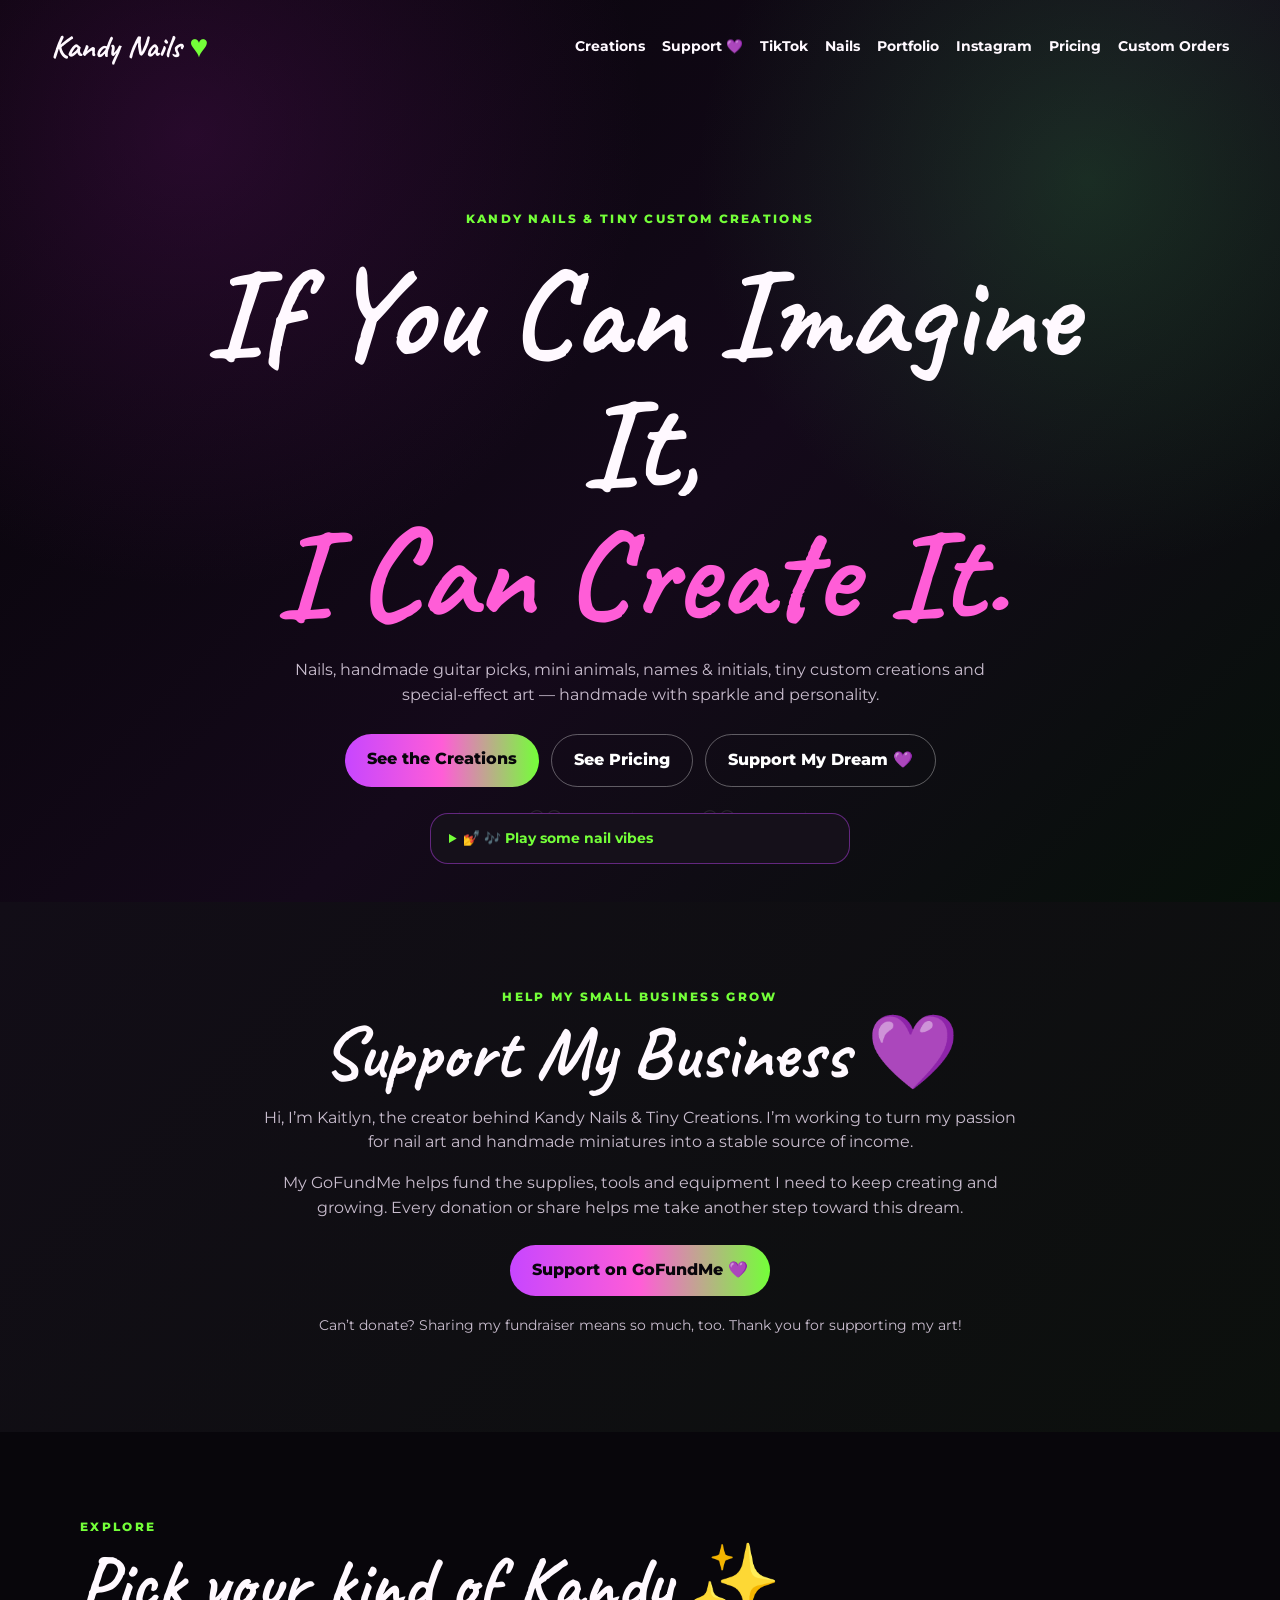
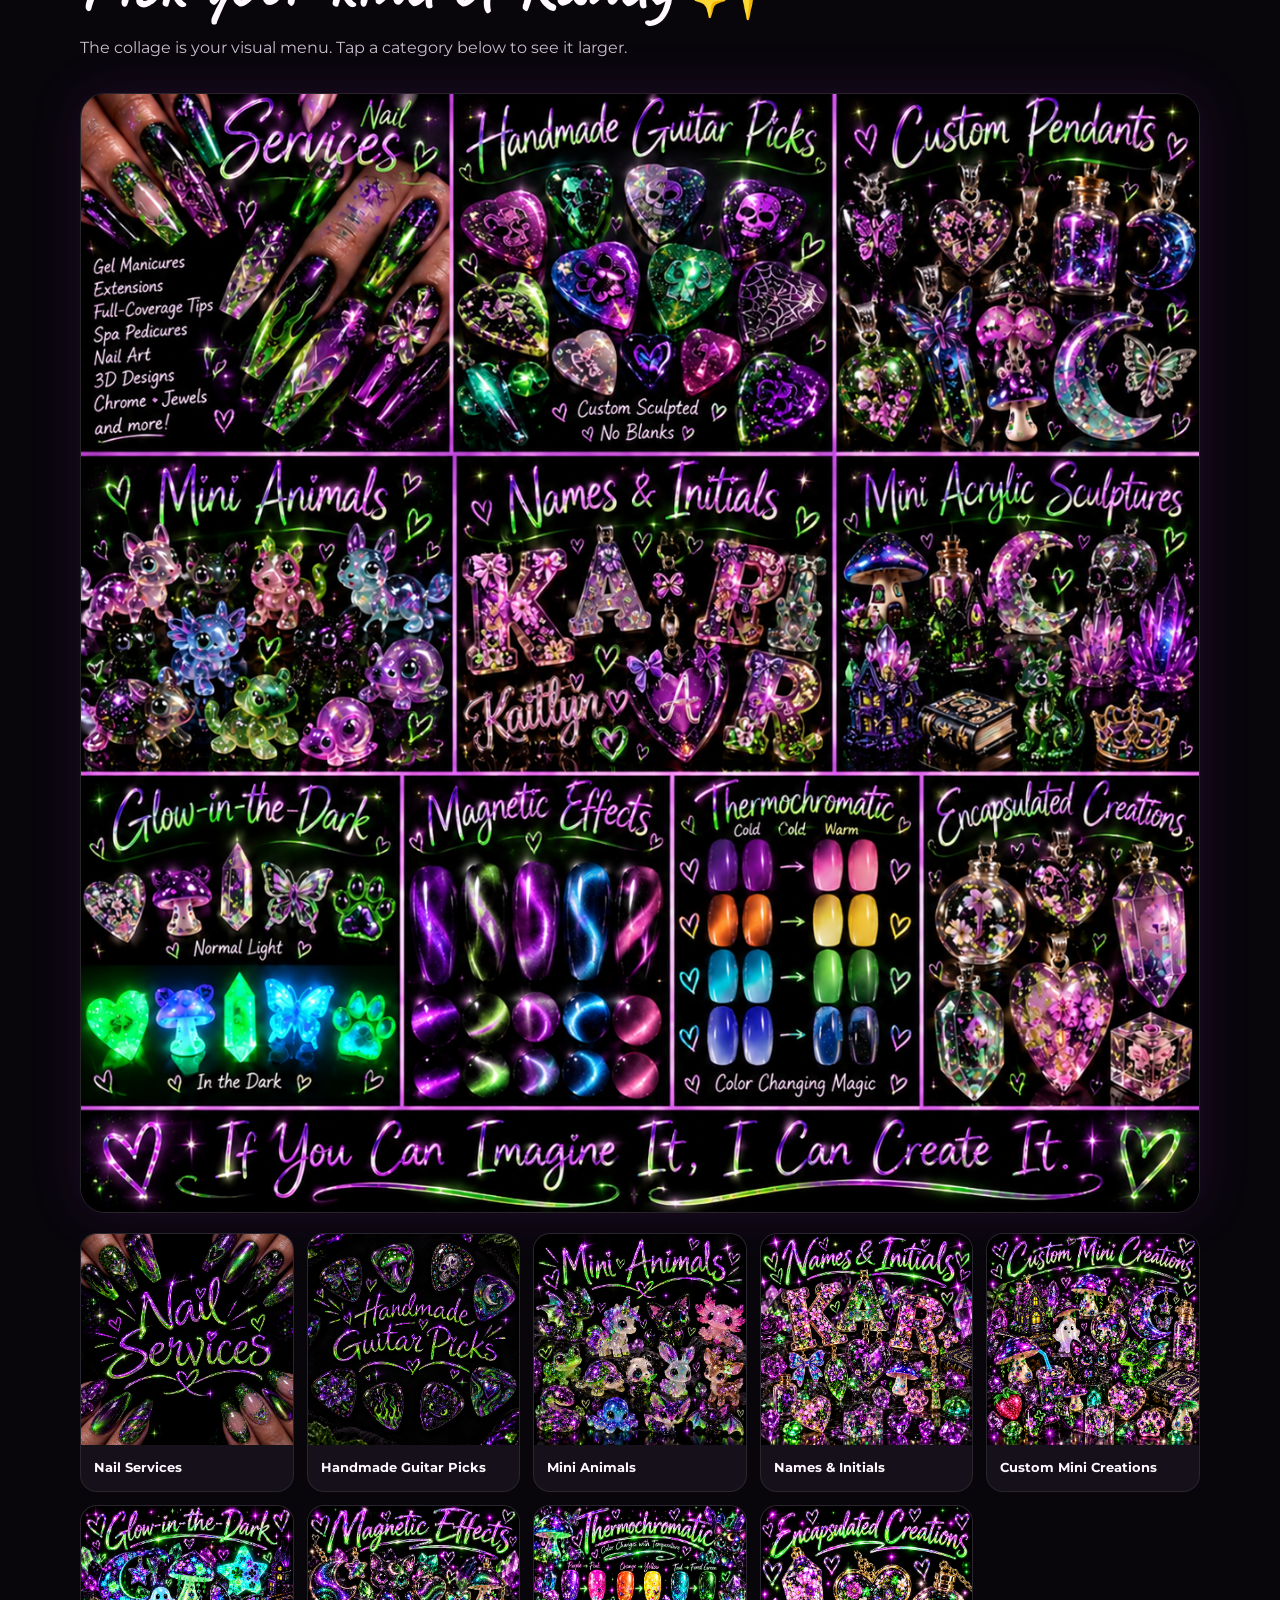
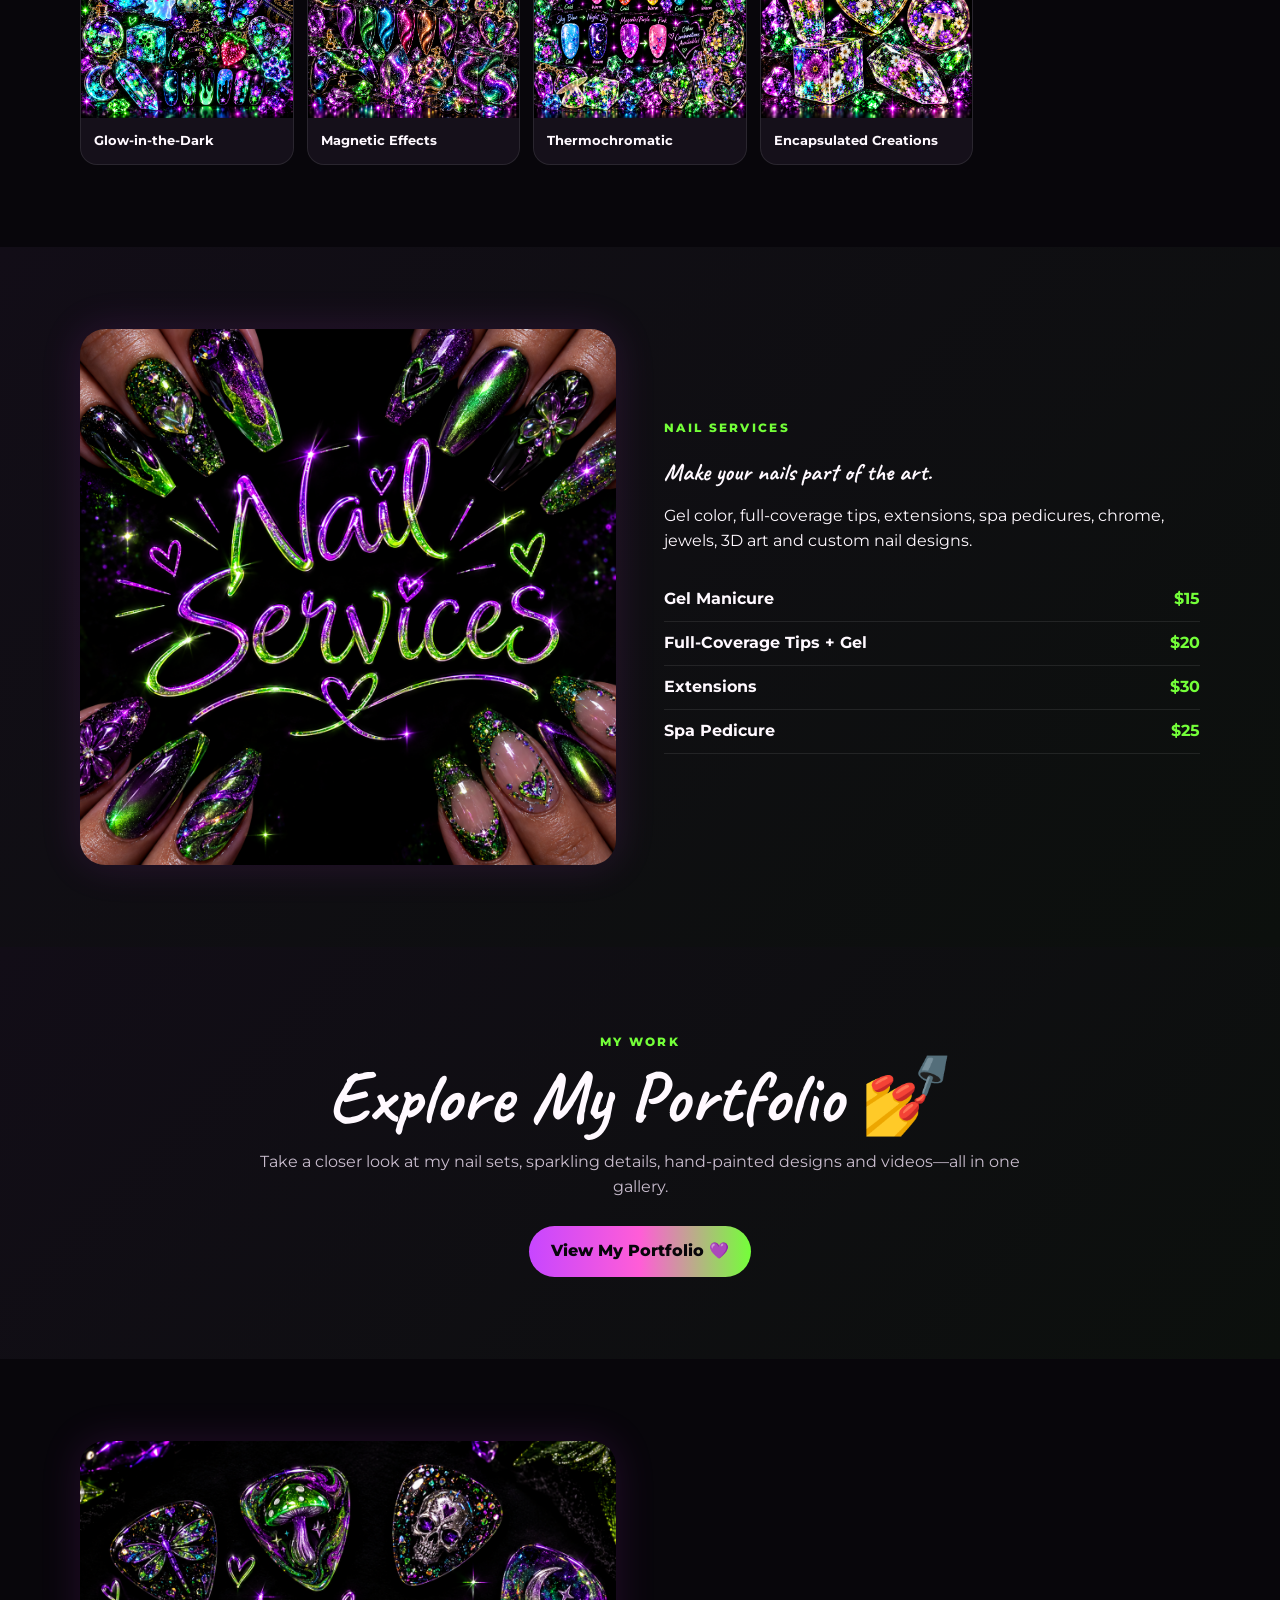
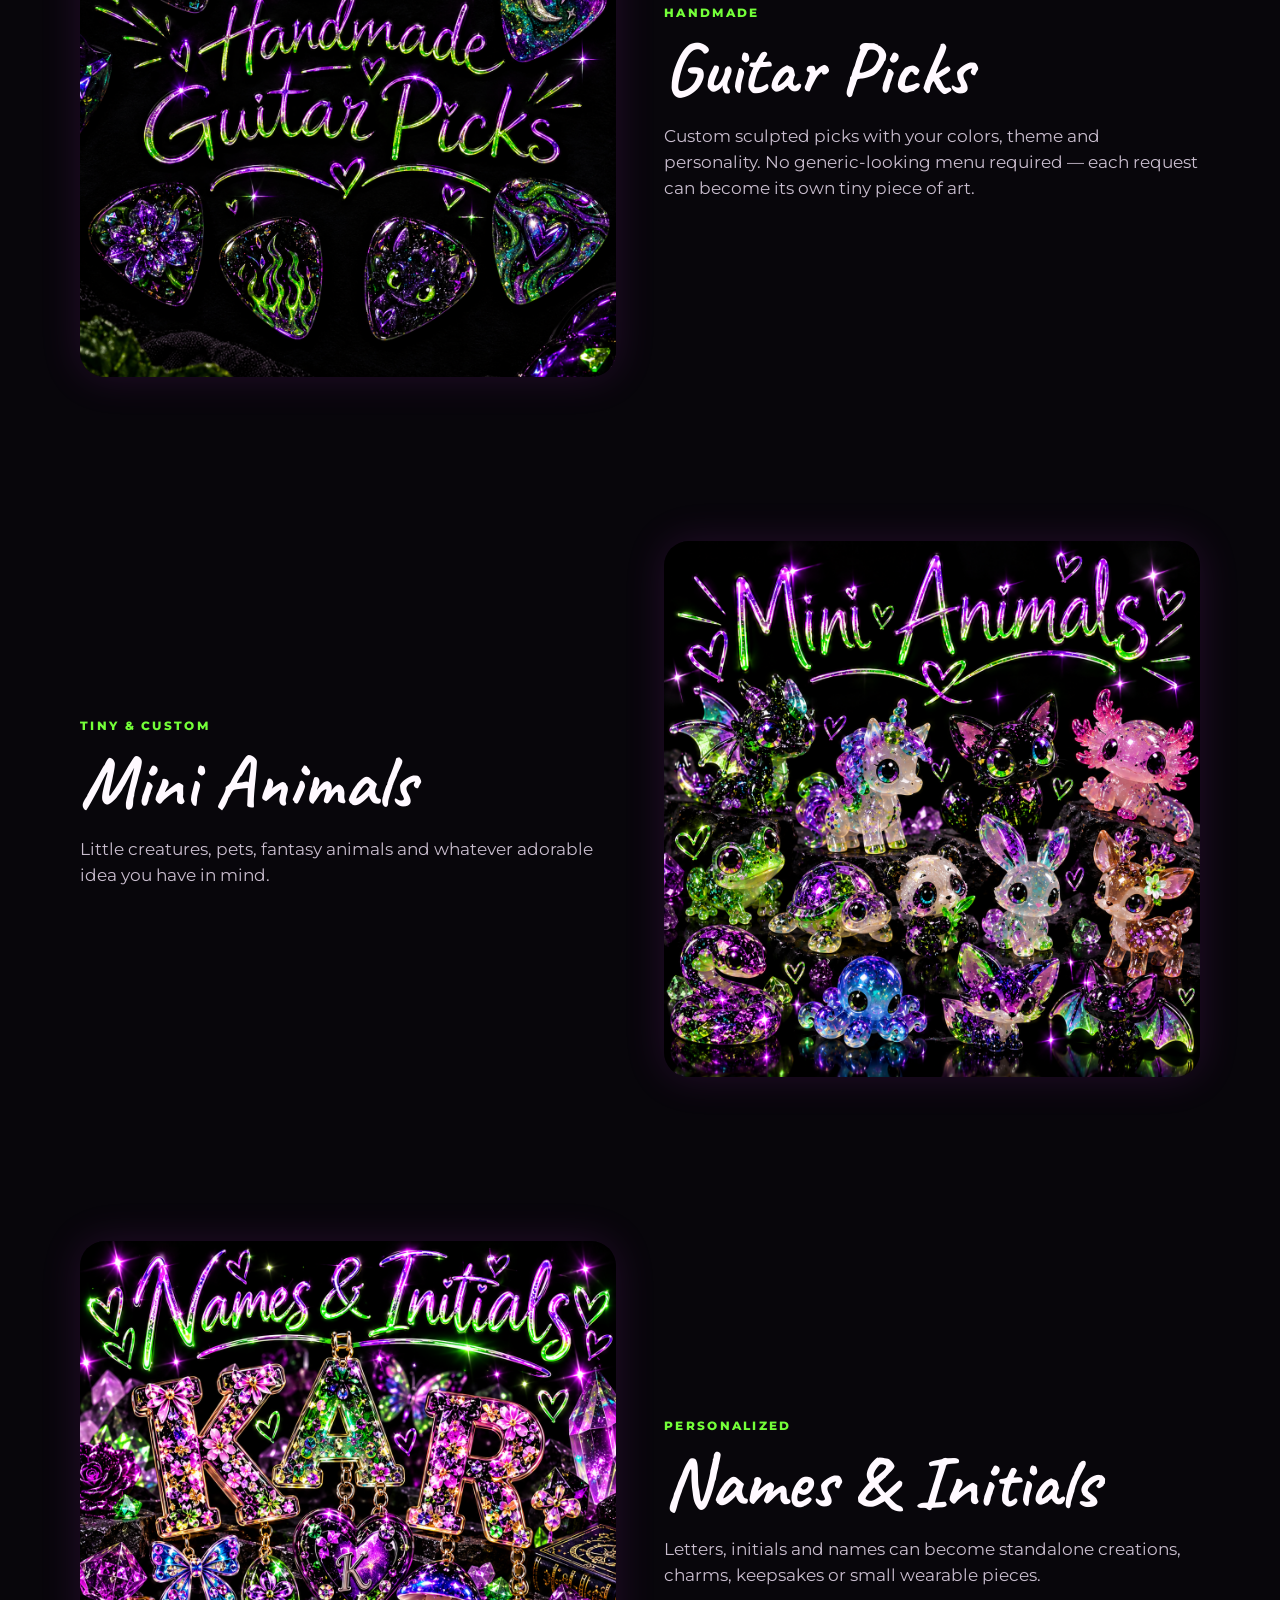
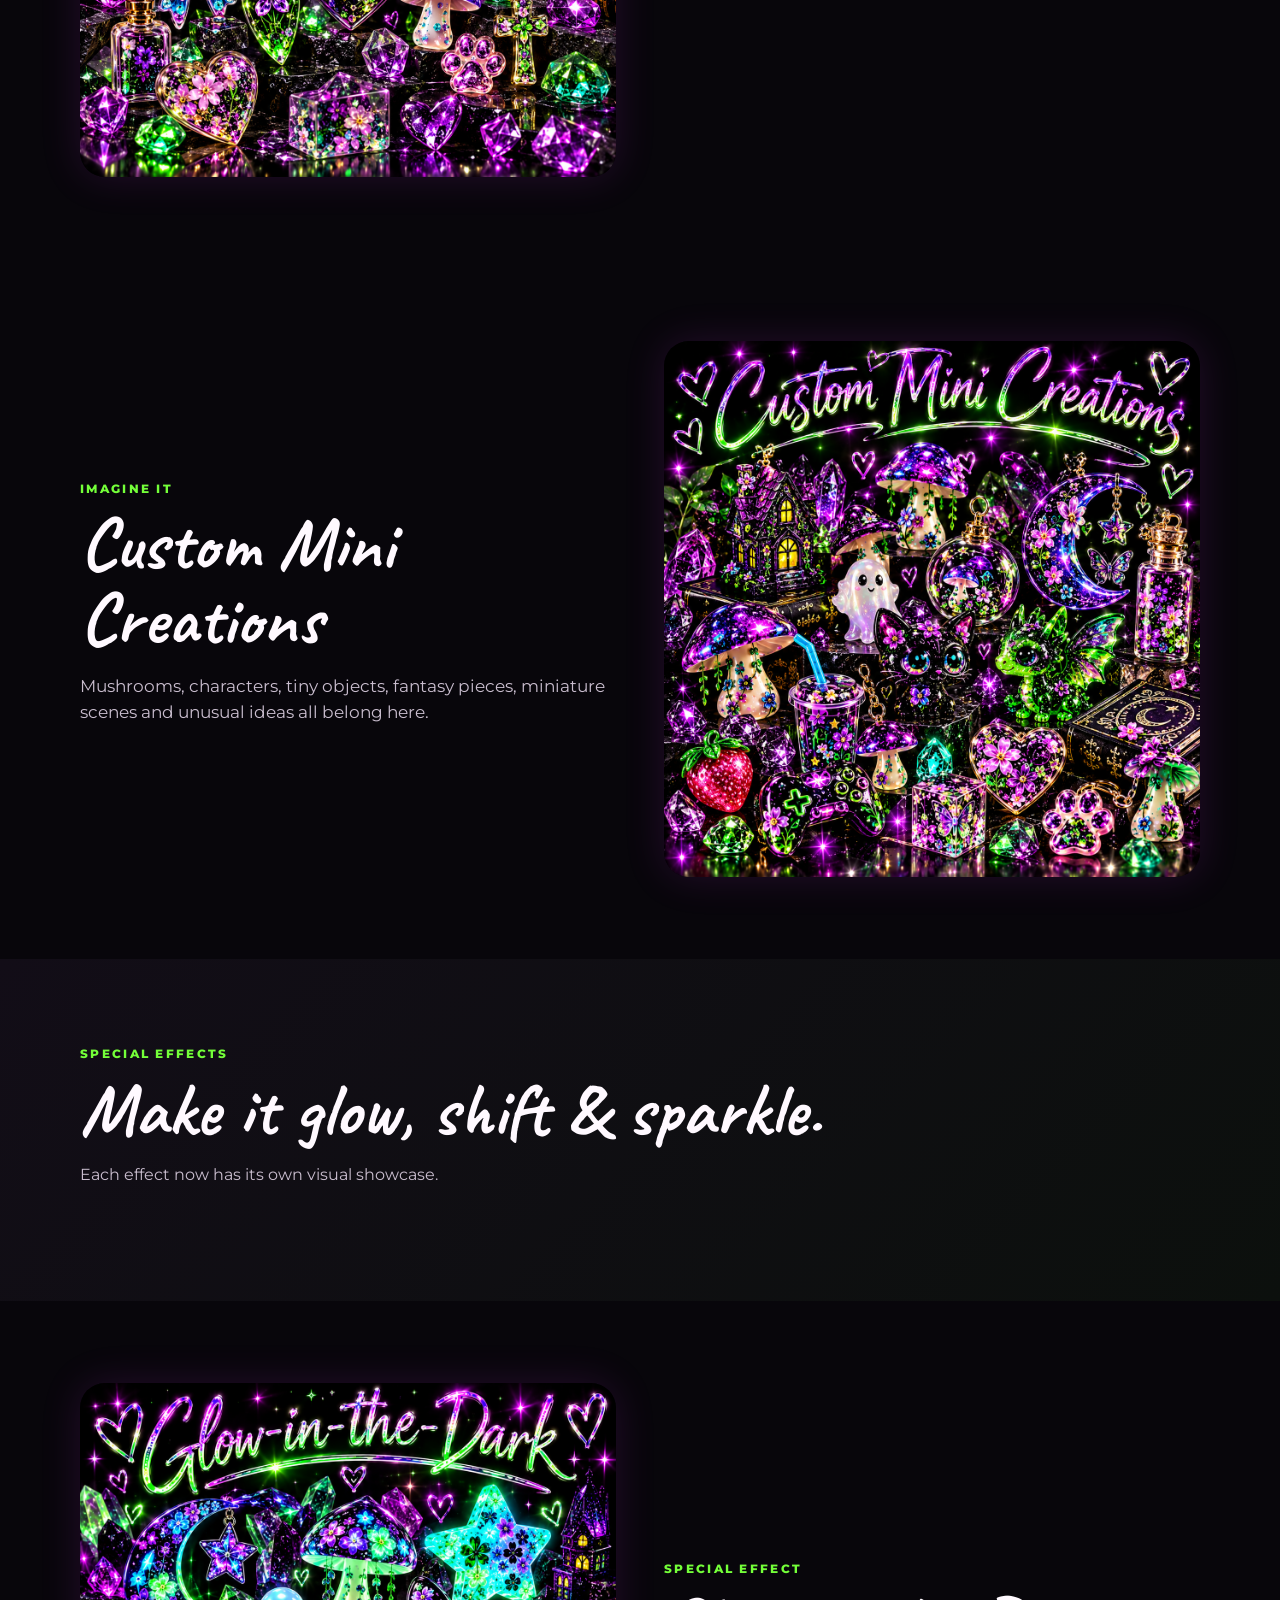
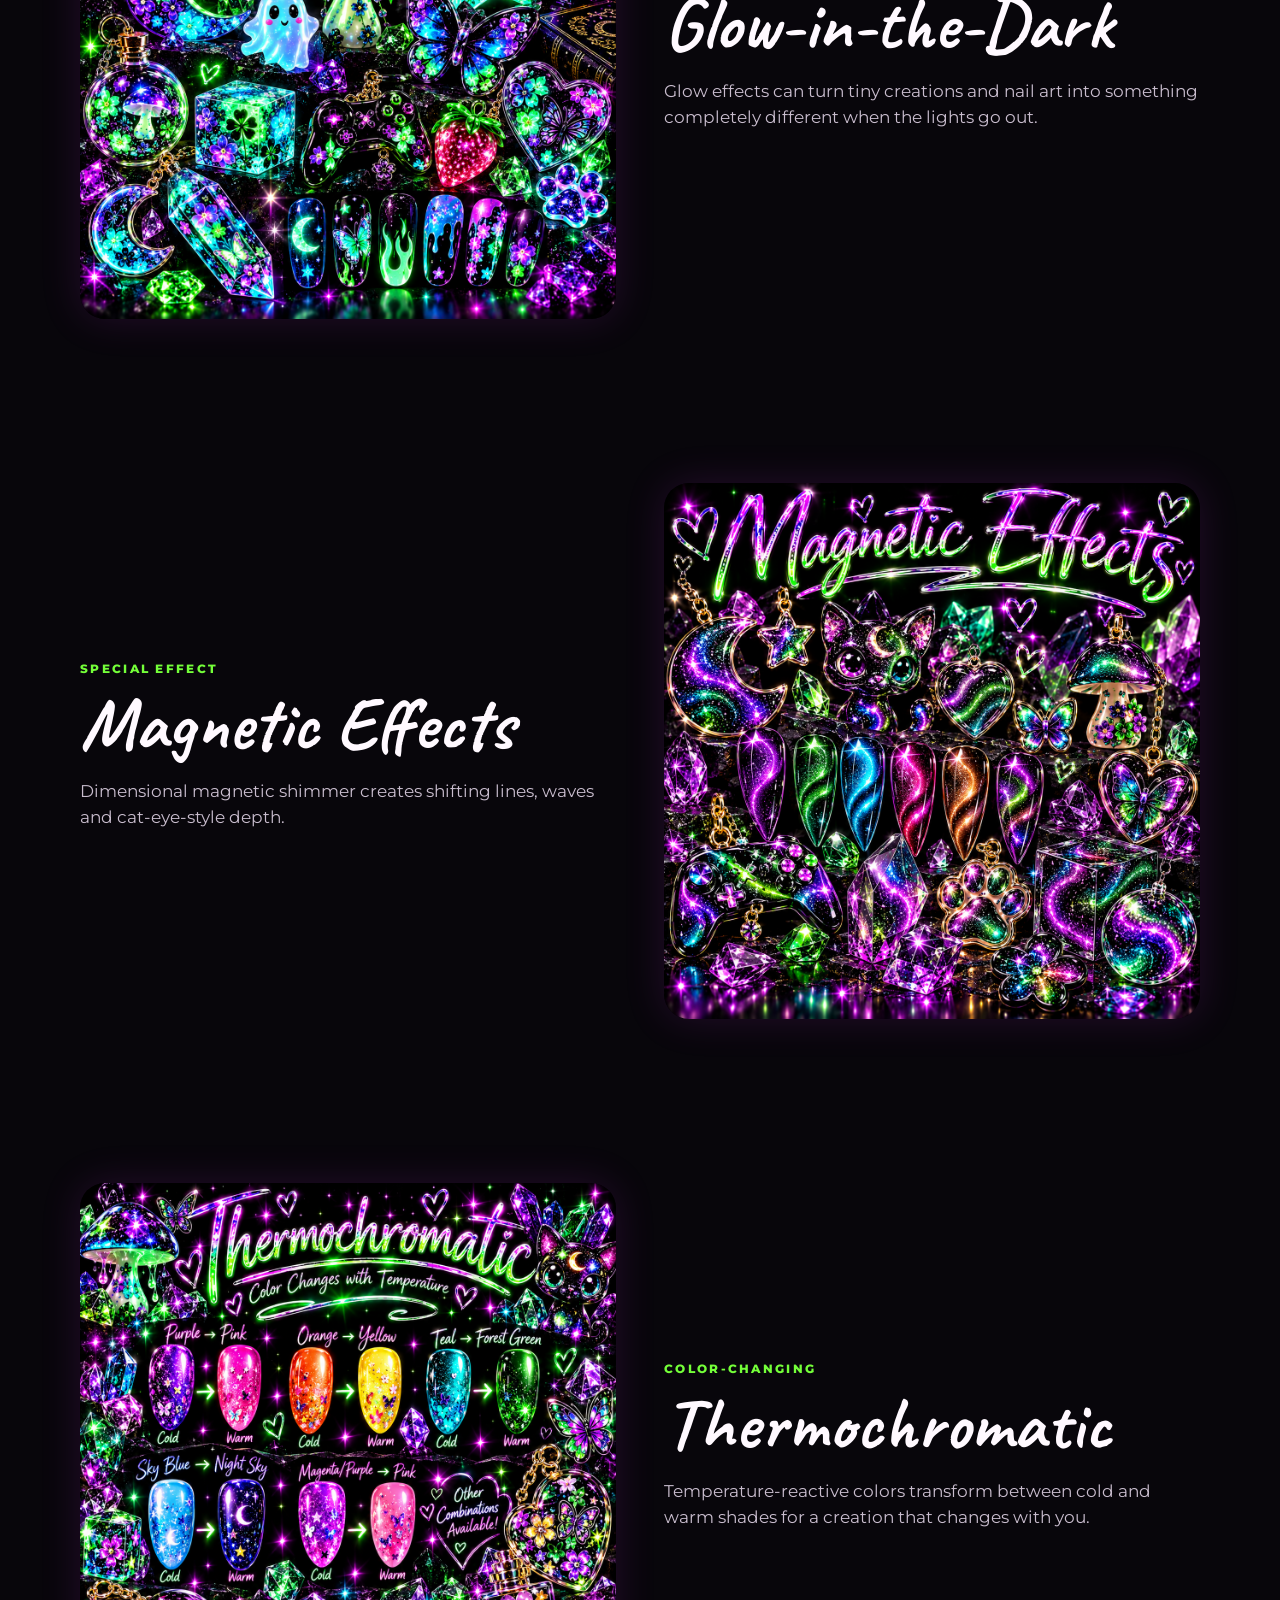
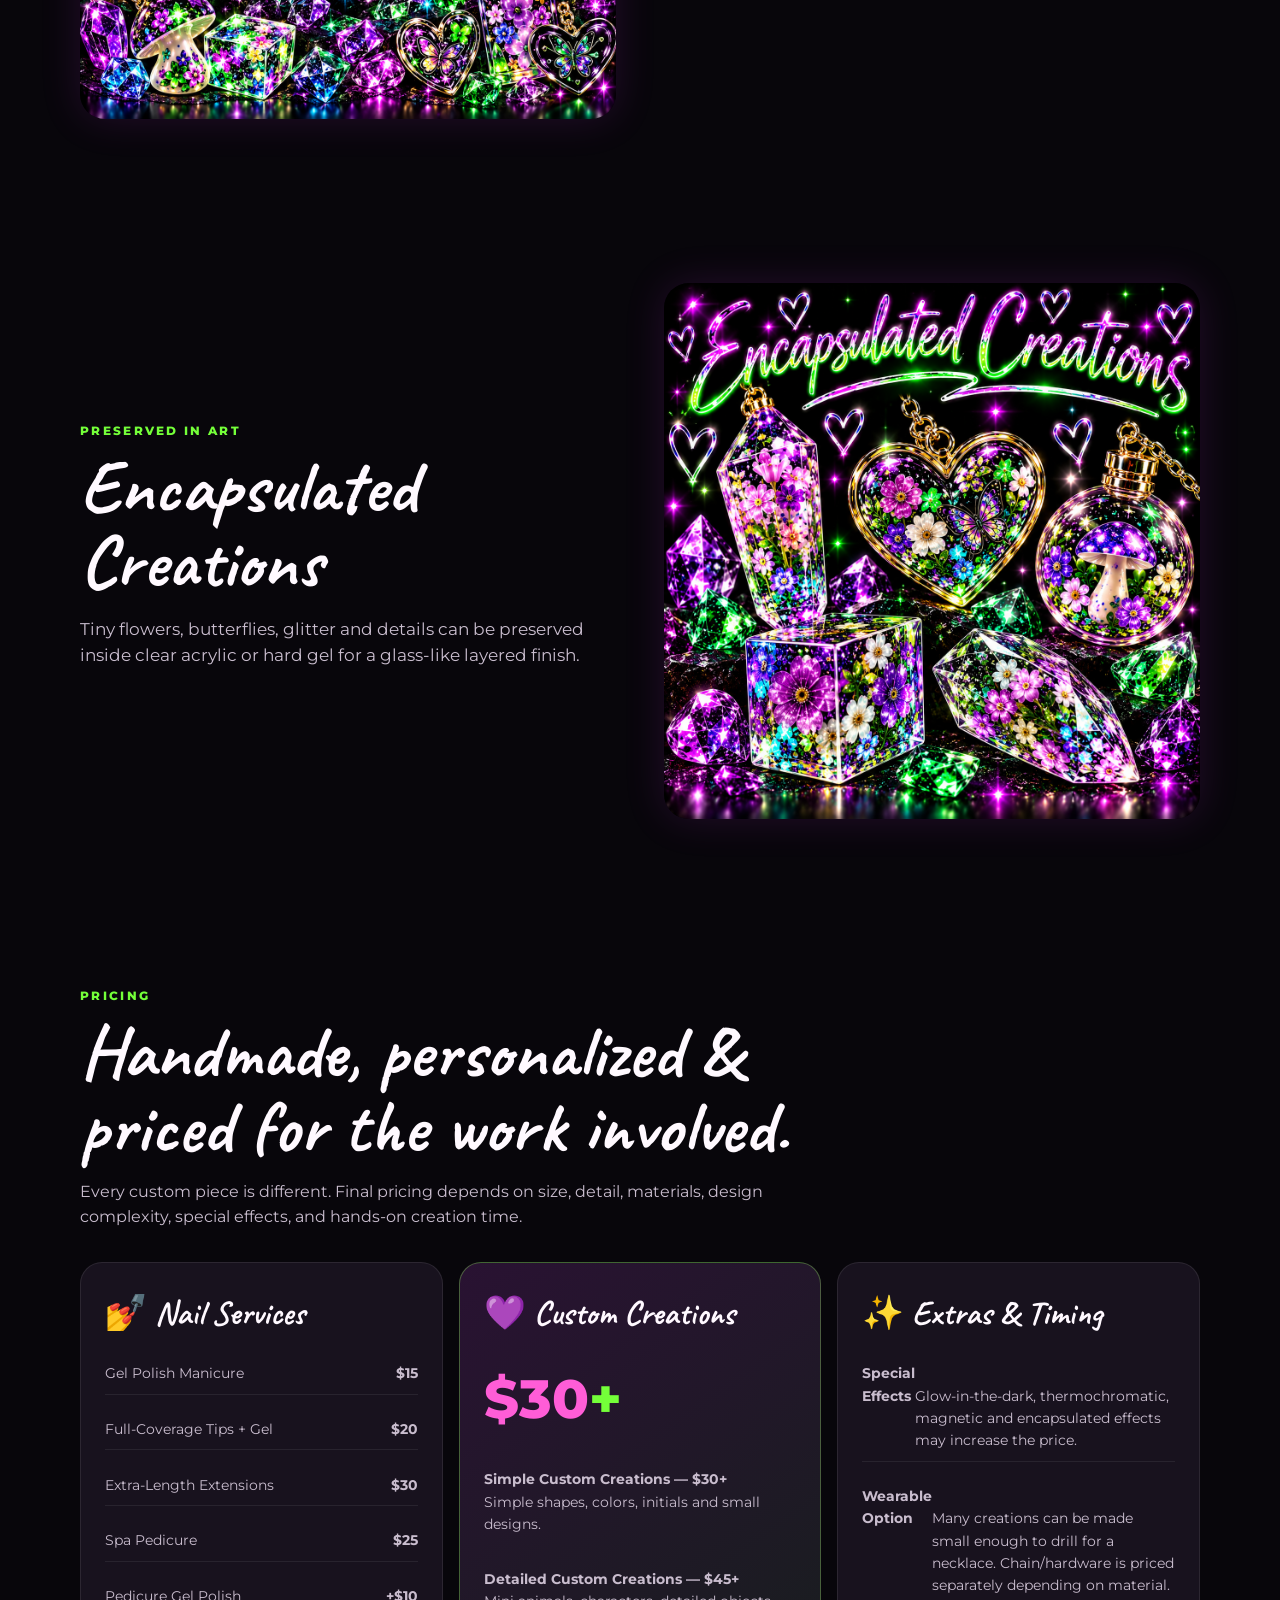
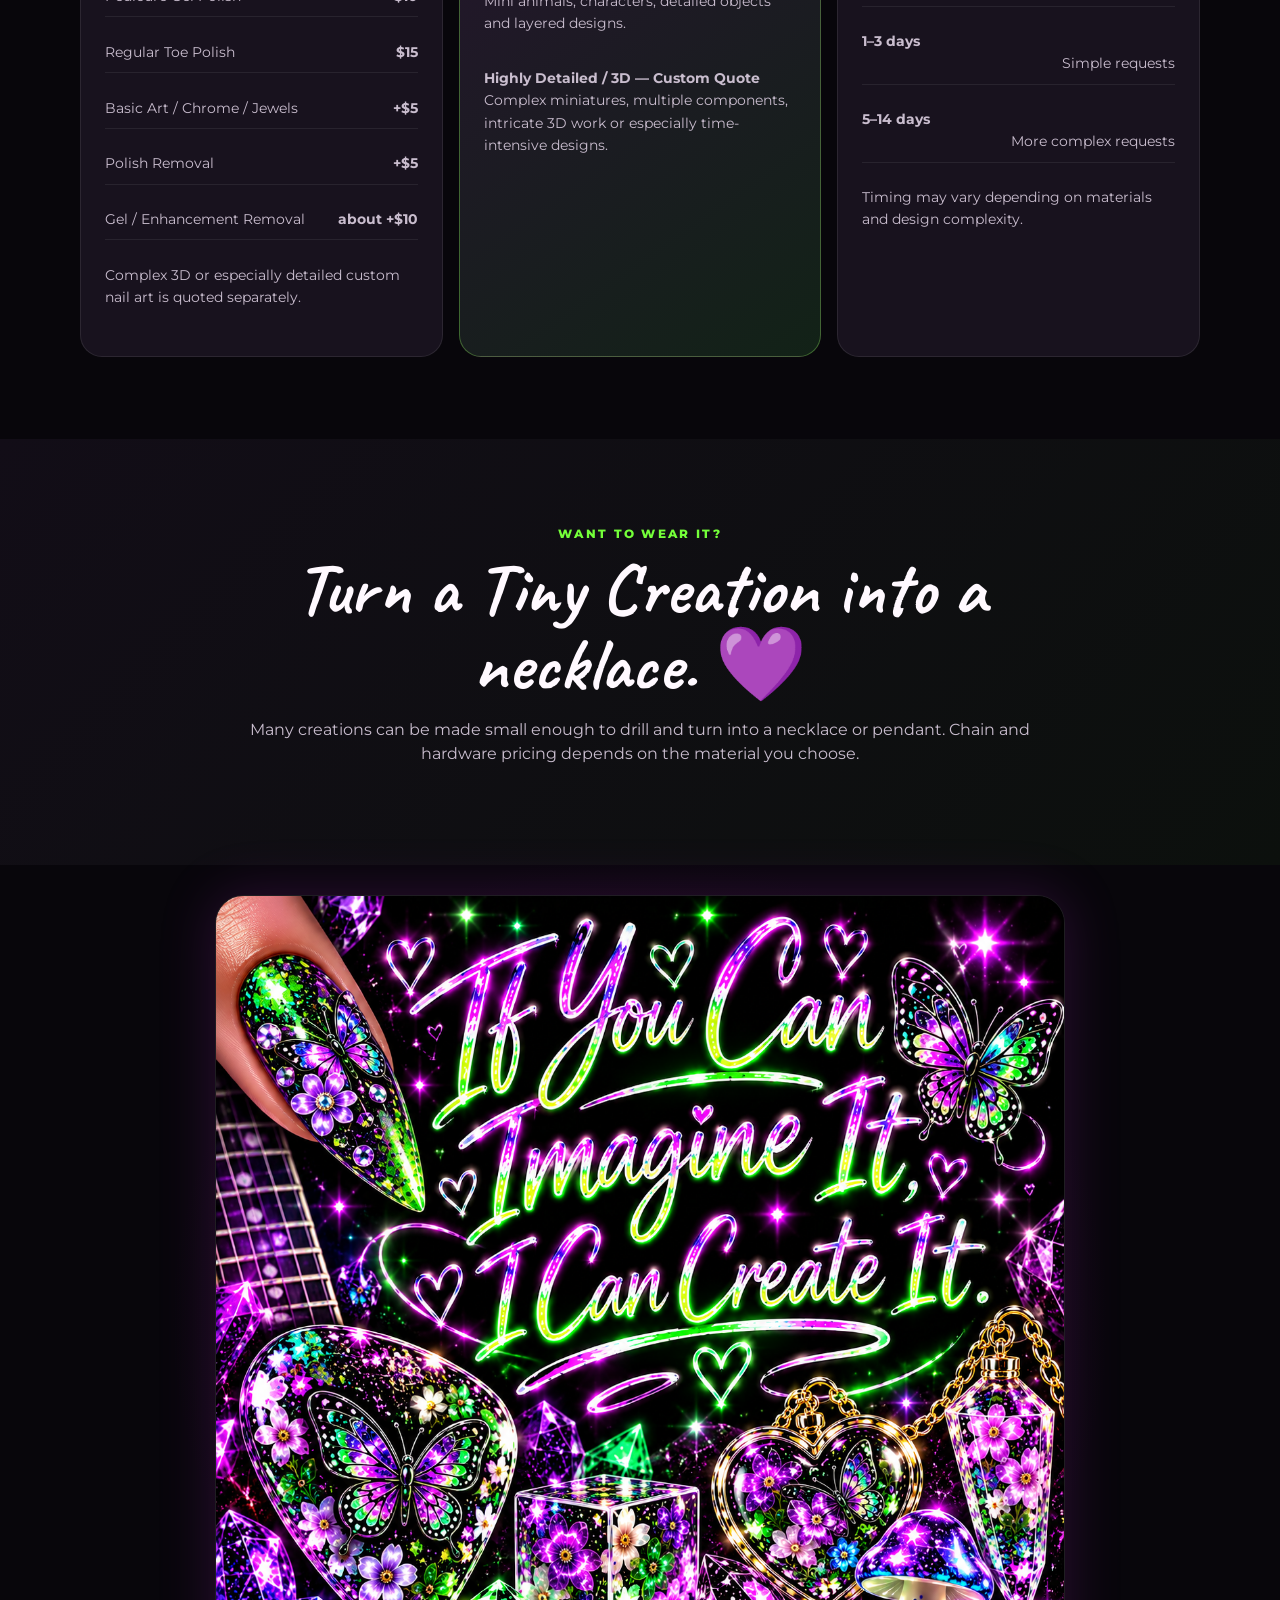
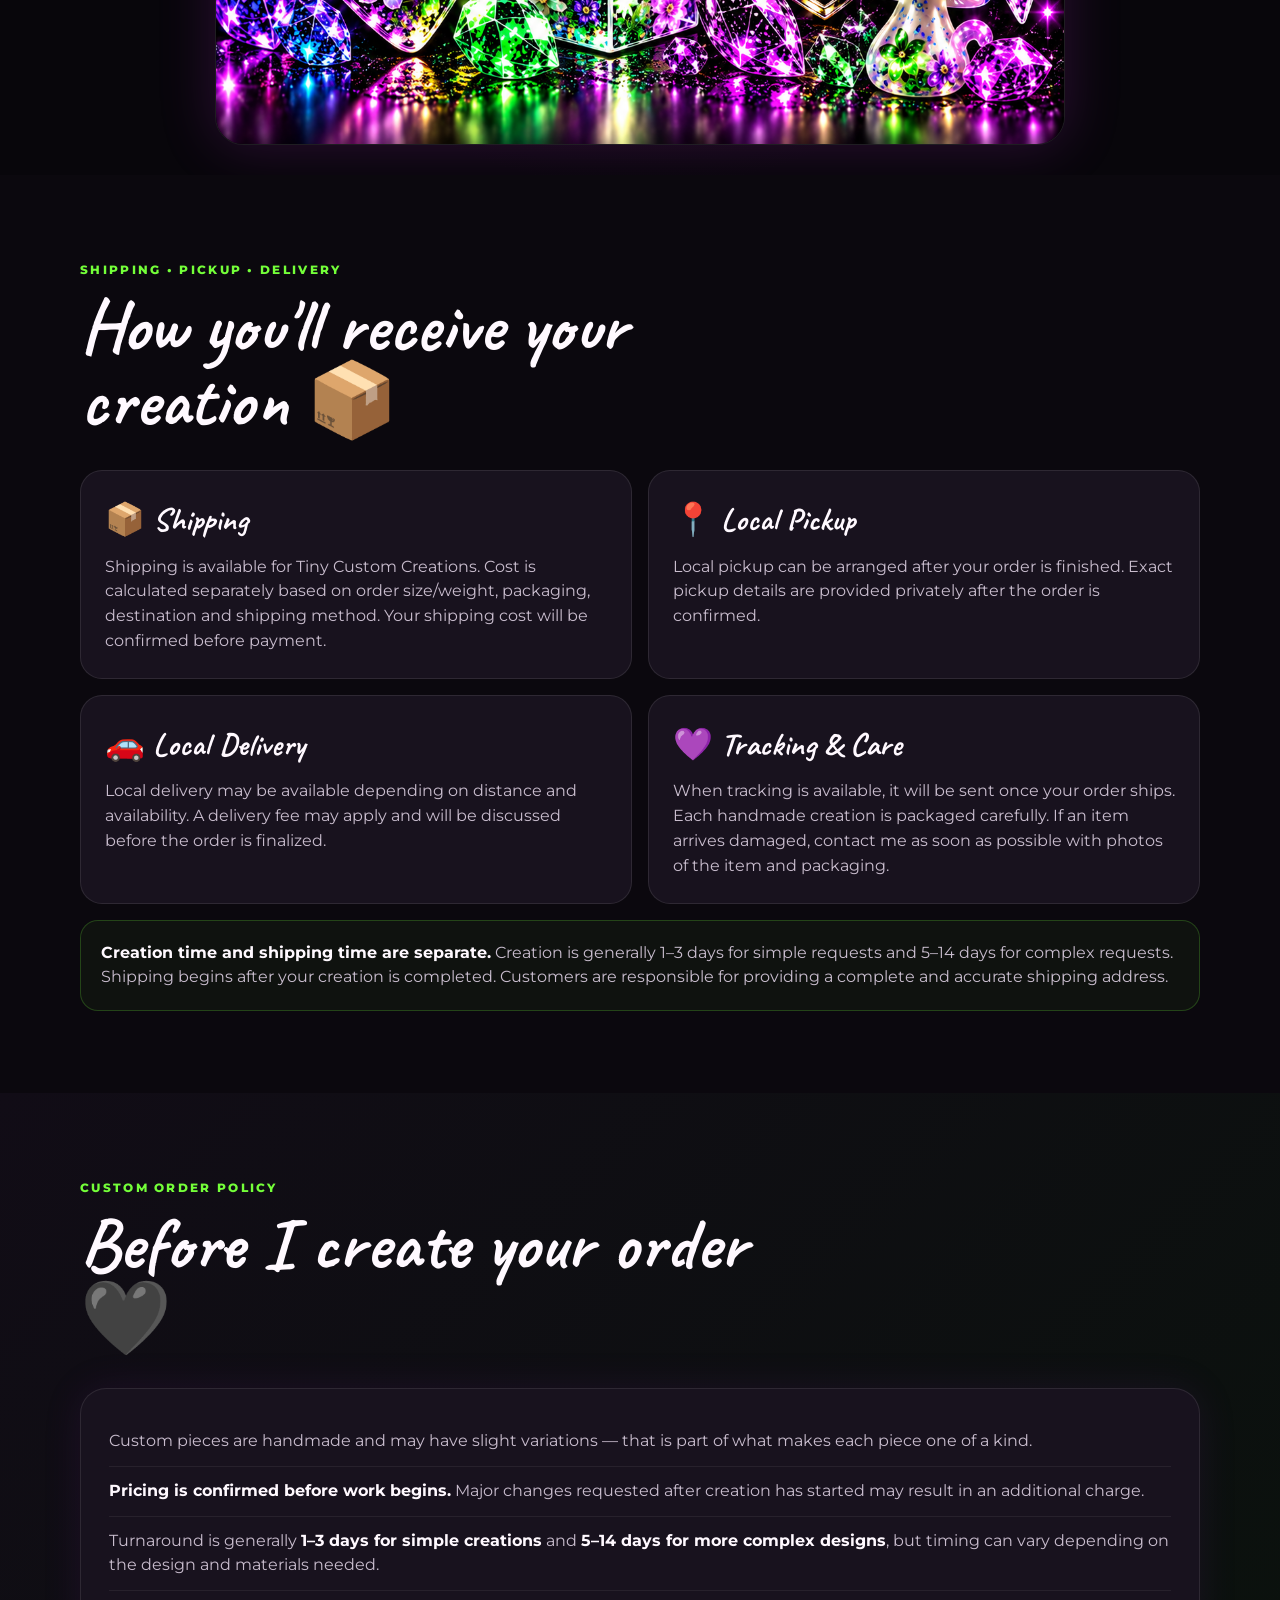
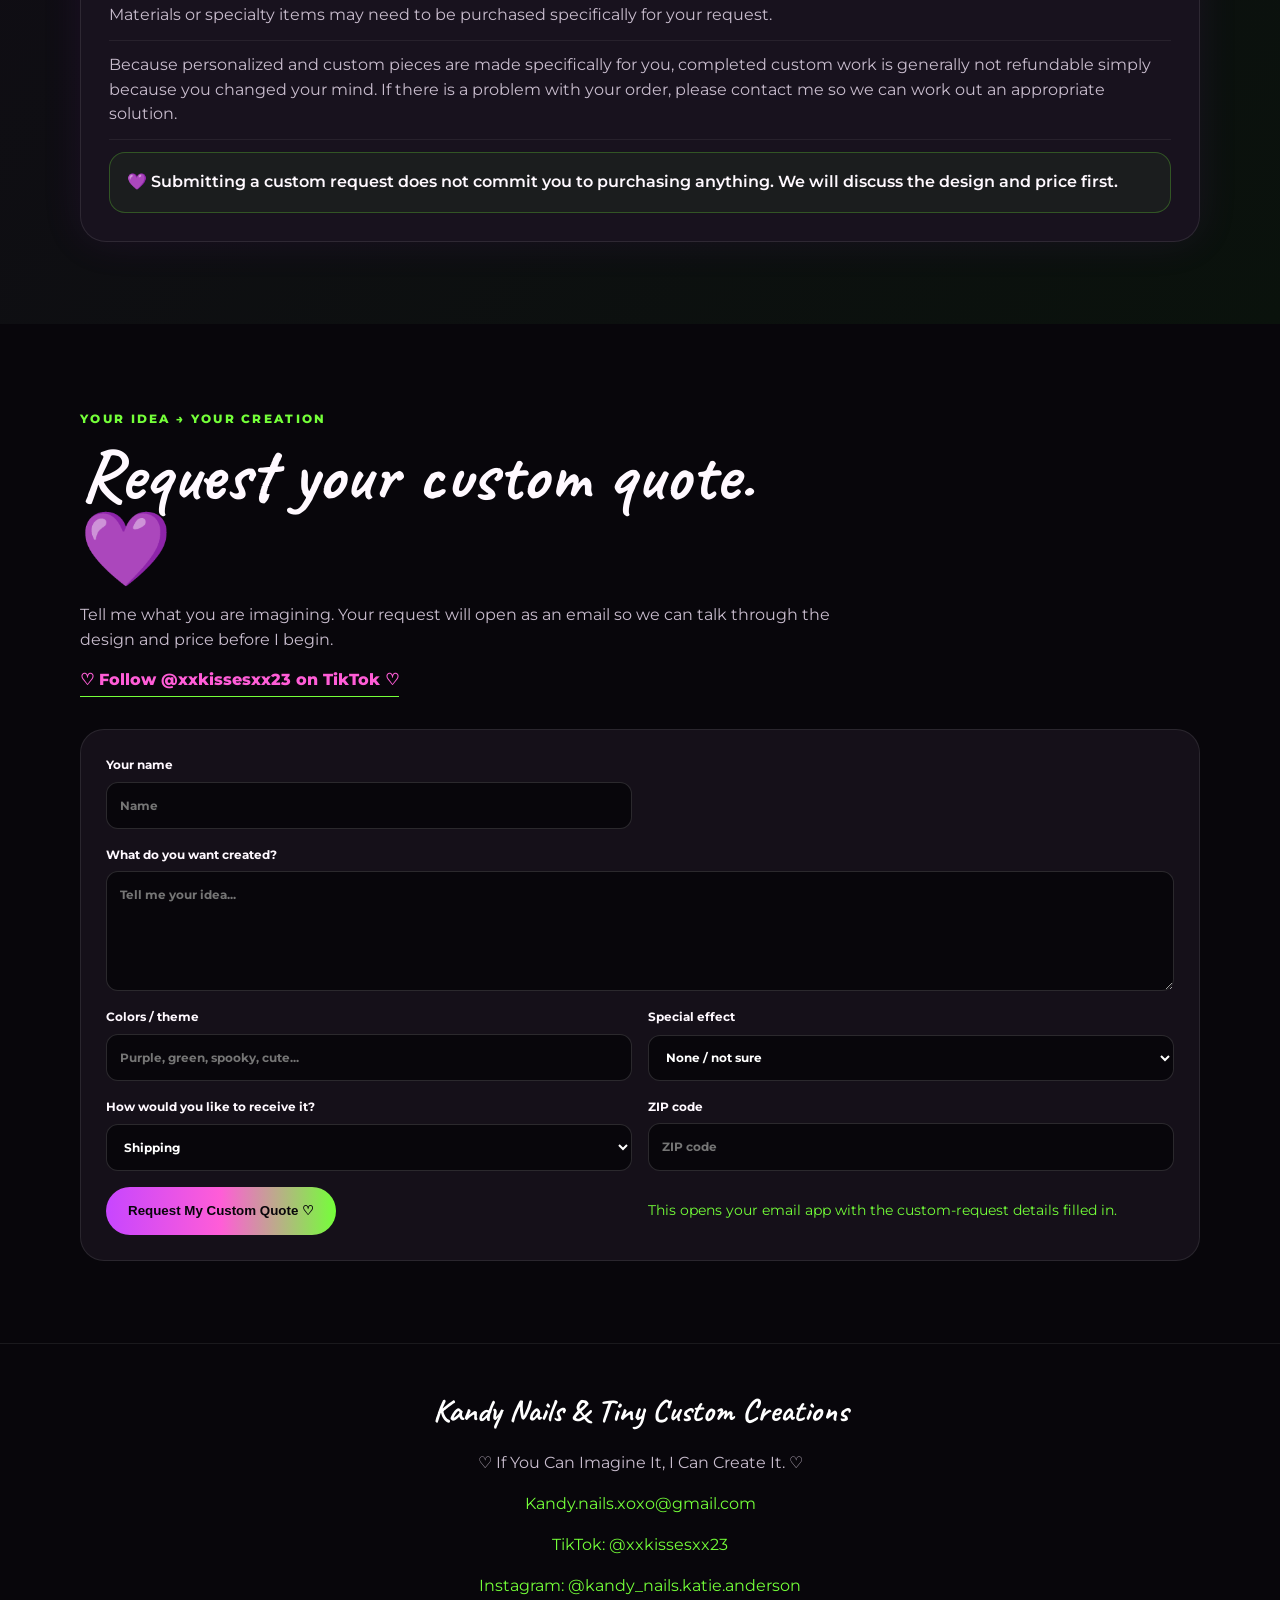
==== commit 300b683b: "Add files via upload" ====
--- a/index.html
+++ b/index.html
@@ -48,6 +48,7 @@
 #photo-dialog{width:min(1000px,94vw);max-height:95vh;padding:16px;background:#100b15;color:var(--text);border:1px solid #c746ff70;border-radius:18px}#photo-dialog::backdrop{background:#000d}#large-photo{max-height:75vh;margin:auto;object-fit:contain}#close-photo{display:block;margin:0 0 12px auto;padding:9px 18px;border:0;border-radius:30px;background:var(--green);color:#08060b;font-weight:800;cursor:pointer}#photo-caption{text-align:center}
 @media(max-width:850px){.photo-open img,.video-frame video{height:390px}#navLinks{max-width:none;align-items:flex-start}}
 @media(max-width:420px){.photo-open img,.video-frame video{height:330px}}
+.music-card{width:min(420px,100%);margin:26px auto 38px;text-align:left;background:#15101a;border:1px solid #c746ff70;border-radius:18px;overflow:hidden}.music-card summary{padding:14px 18px;cursor:pointer;font-weight:700;font-size:.85rem;color:var(--green)}.music-card summary:focus-visible{outline:3px solid var(--green);outline-offset:-3px}.music-content{padding:0 16px 16px}.music-content p{font-size:.78rem;color:var(--muted);margin:0 0 12px}.music-content iframe{display:block;width:100%;aspect-ratio:16/9;min-height:200px;border:0;border-radius:12px}.music-content a{display:inline-block;margin-top:12px;color:var(--pink);font-size:.78rem;text-decoration:underline;text-underline-offset:3px}
 </style>
 </head>
 <body>
@@ -64,6 +65,14 @@
     <h1>If You Can Imagine It,<br><em>I Can Create It.</em></h1>
     <p class="lead">Nails, handmade guitar picks, mini animals, names & initials, tiny custom creations and special-effect art — handmade with sparkle and personality.</p>
     <div class="actions"><a class="btn" href="#categories">See the Creations</a><a class="btn ghost" href="#pricing">See Pricing</a><a class="btn ghost" href="#support">Support My Dream 💜</a></div>
+    <details class="music-card">
+      <summary>💅 🎶 Play some nail vibes</summary>
+      <div class="music-content">
+        <p>A little music while you explore my creations. Tap Play to listen, and pause anytime.</p>
+        <iframe loading="lazy" src="https://www.youtube.com/embed/6npuJF3hwmY?playsinline=1" title="Kaitlyn’s nail vibes — YouTube music player" allow="accelerometer; encrypted-media; gyroscope; picture-in-picture; fullscreen" referrerpolicy="strict-origin-when-cross-origin" allowfullscreen></iframe>
+        <a href="https://music.youtube.com/watch?v=6npuJF3hwmY" target="_blank" rel="noopener noreferrer">Open in YouTube Music ↗</a>
+      </div>
+    </details>
   </div>
 </header>
 
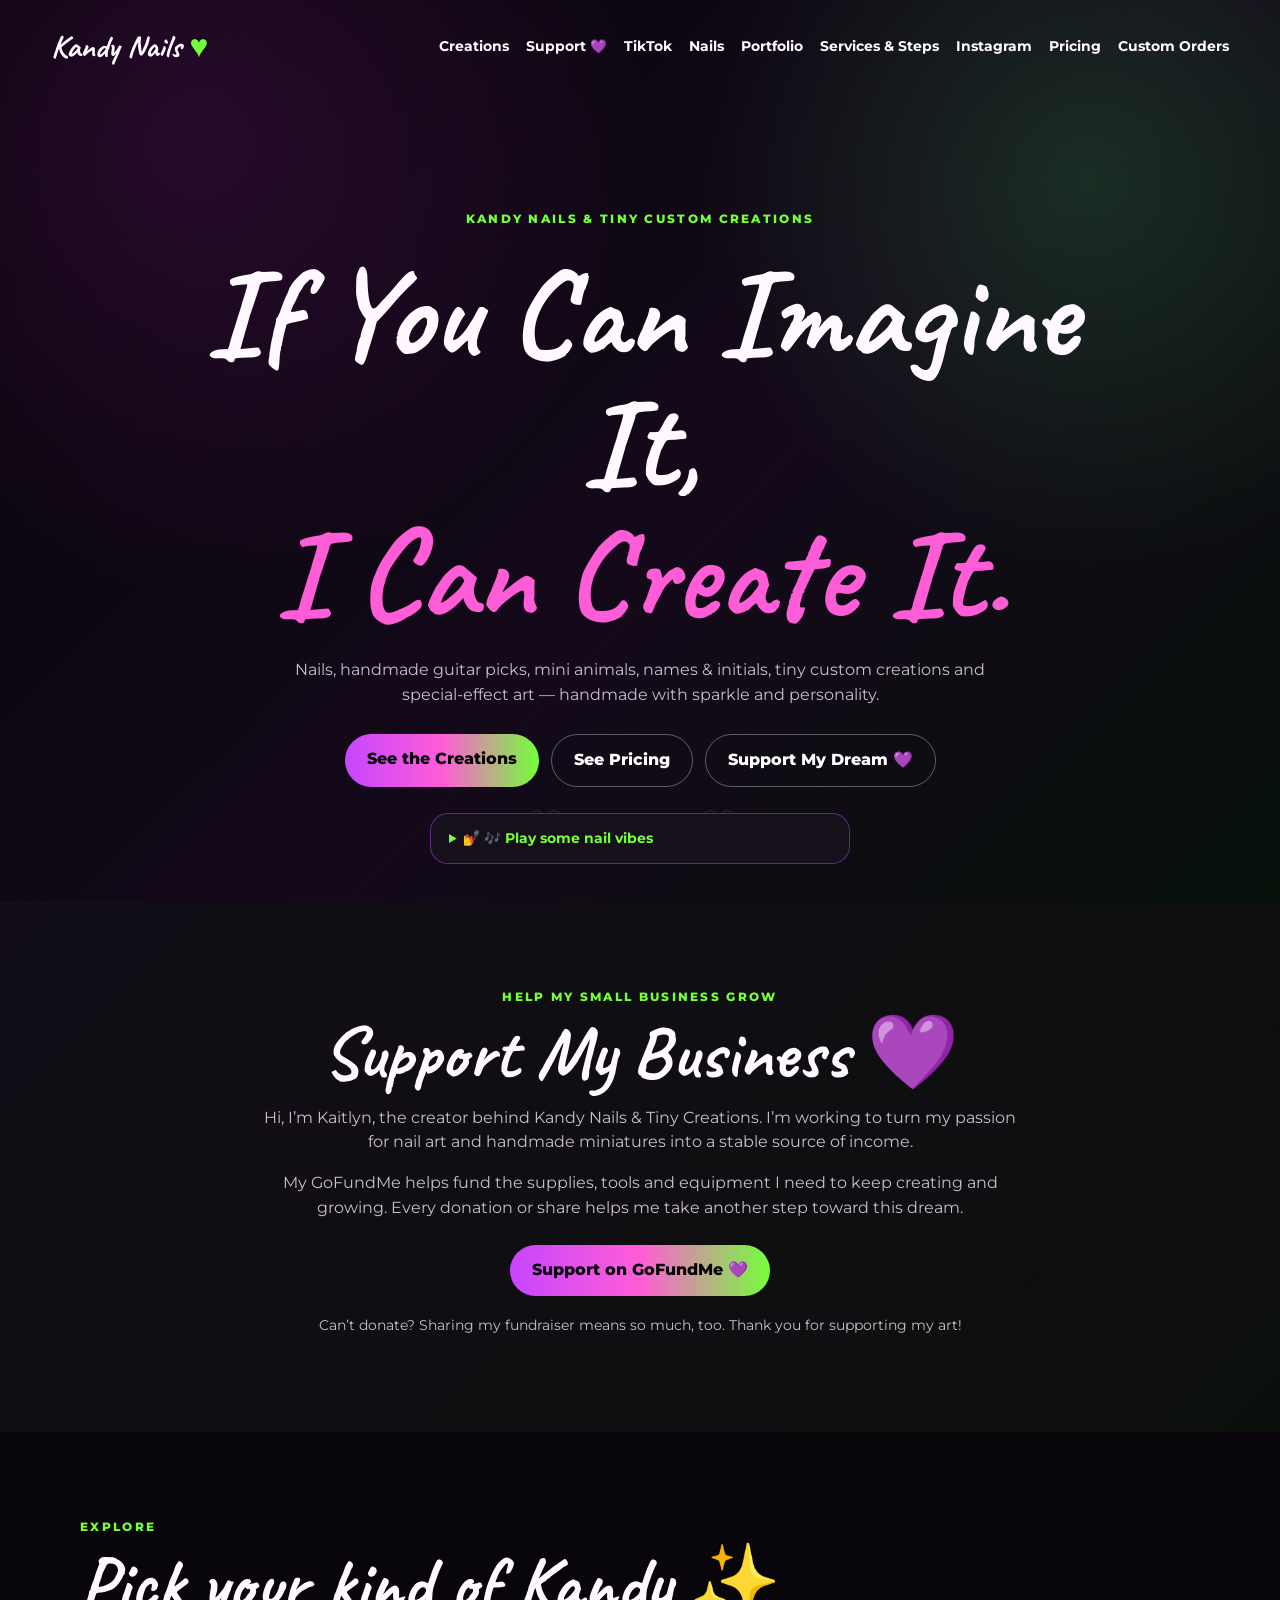
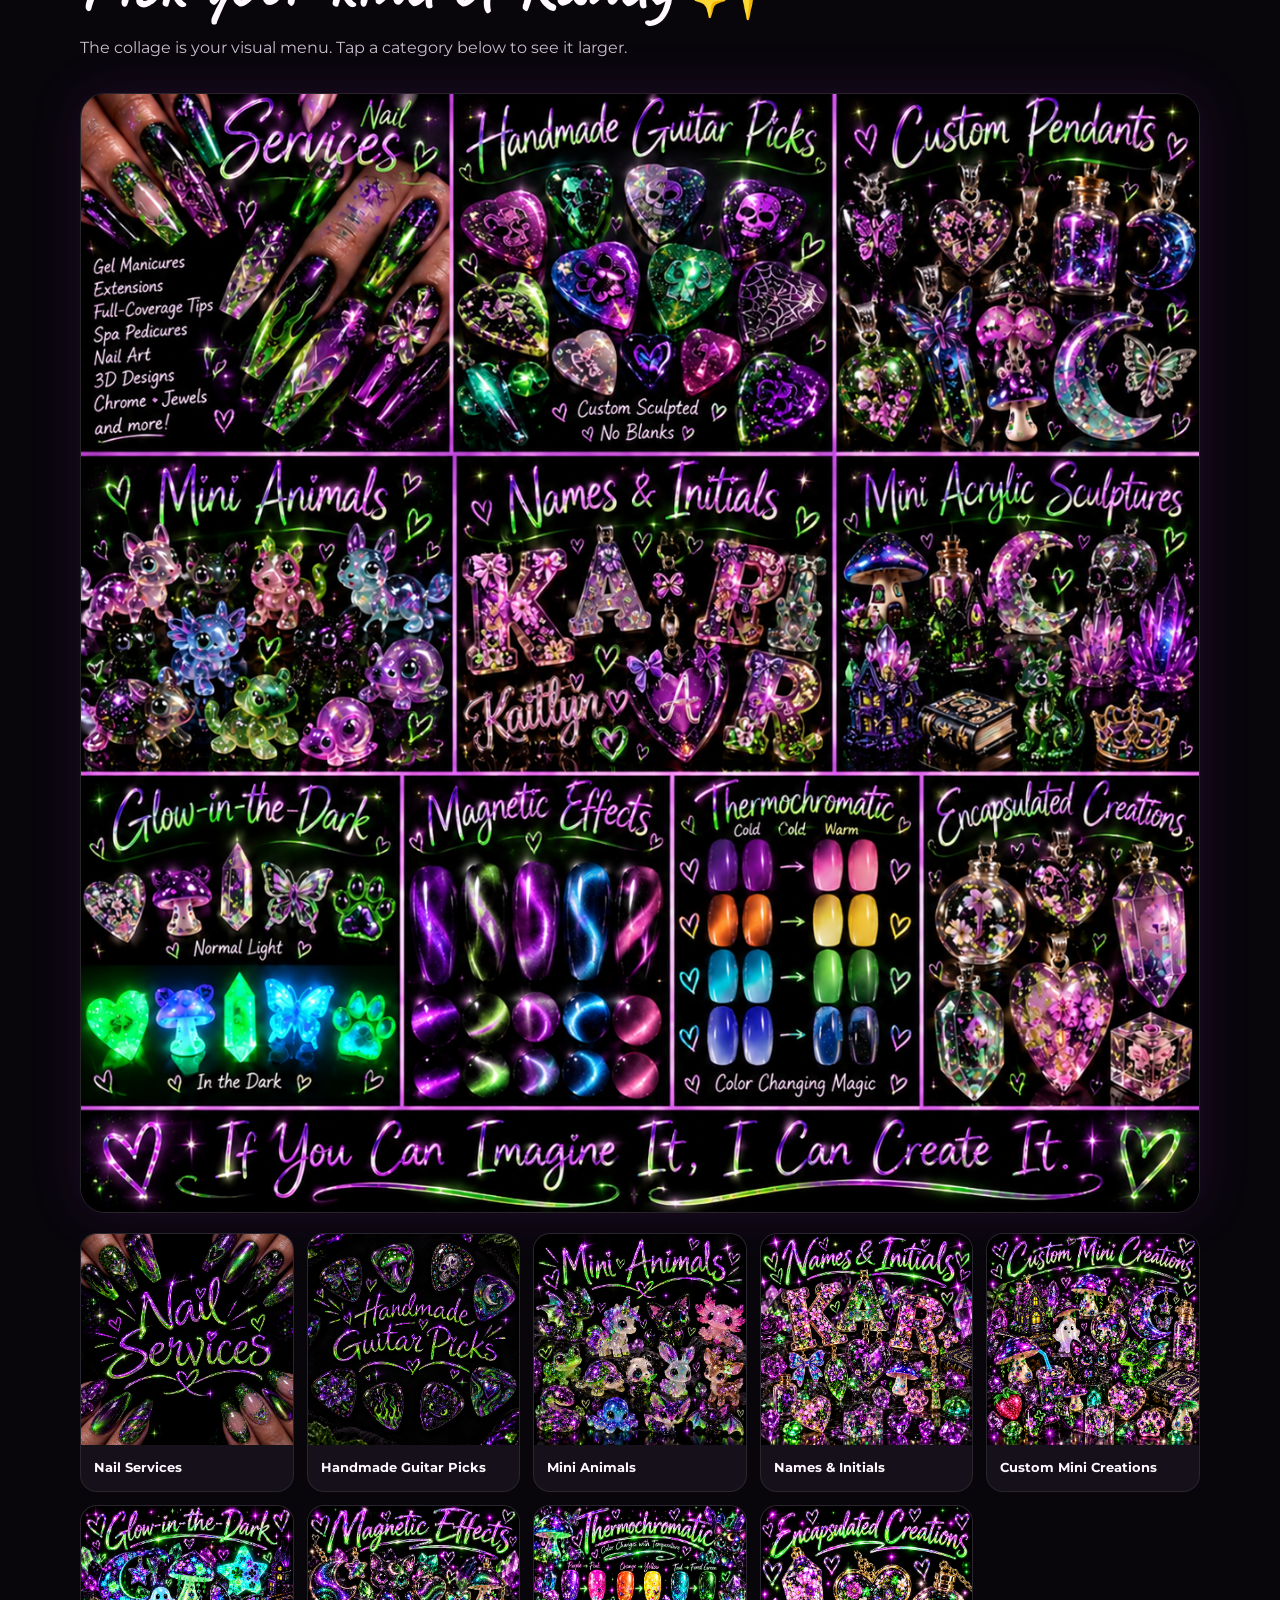
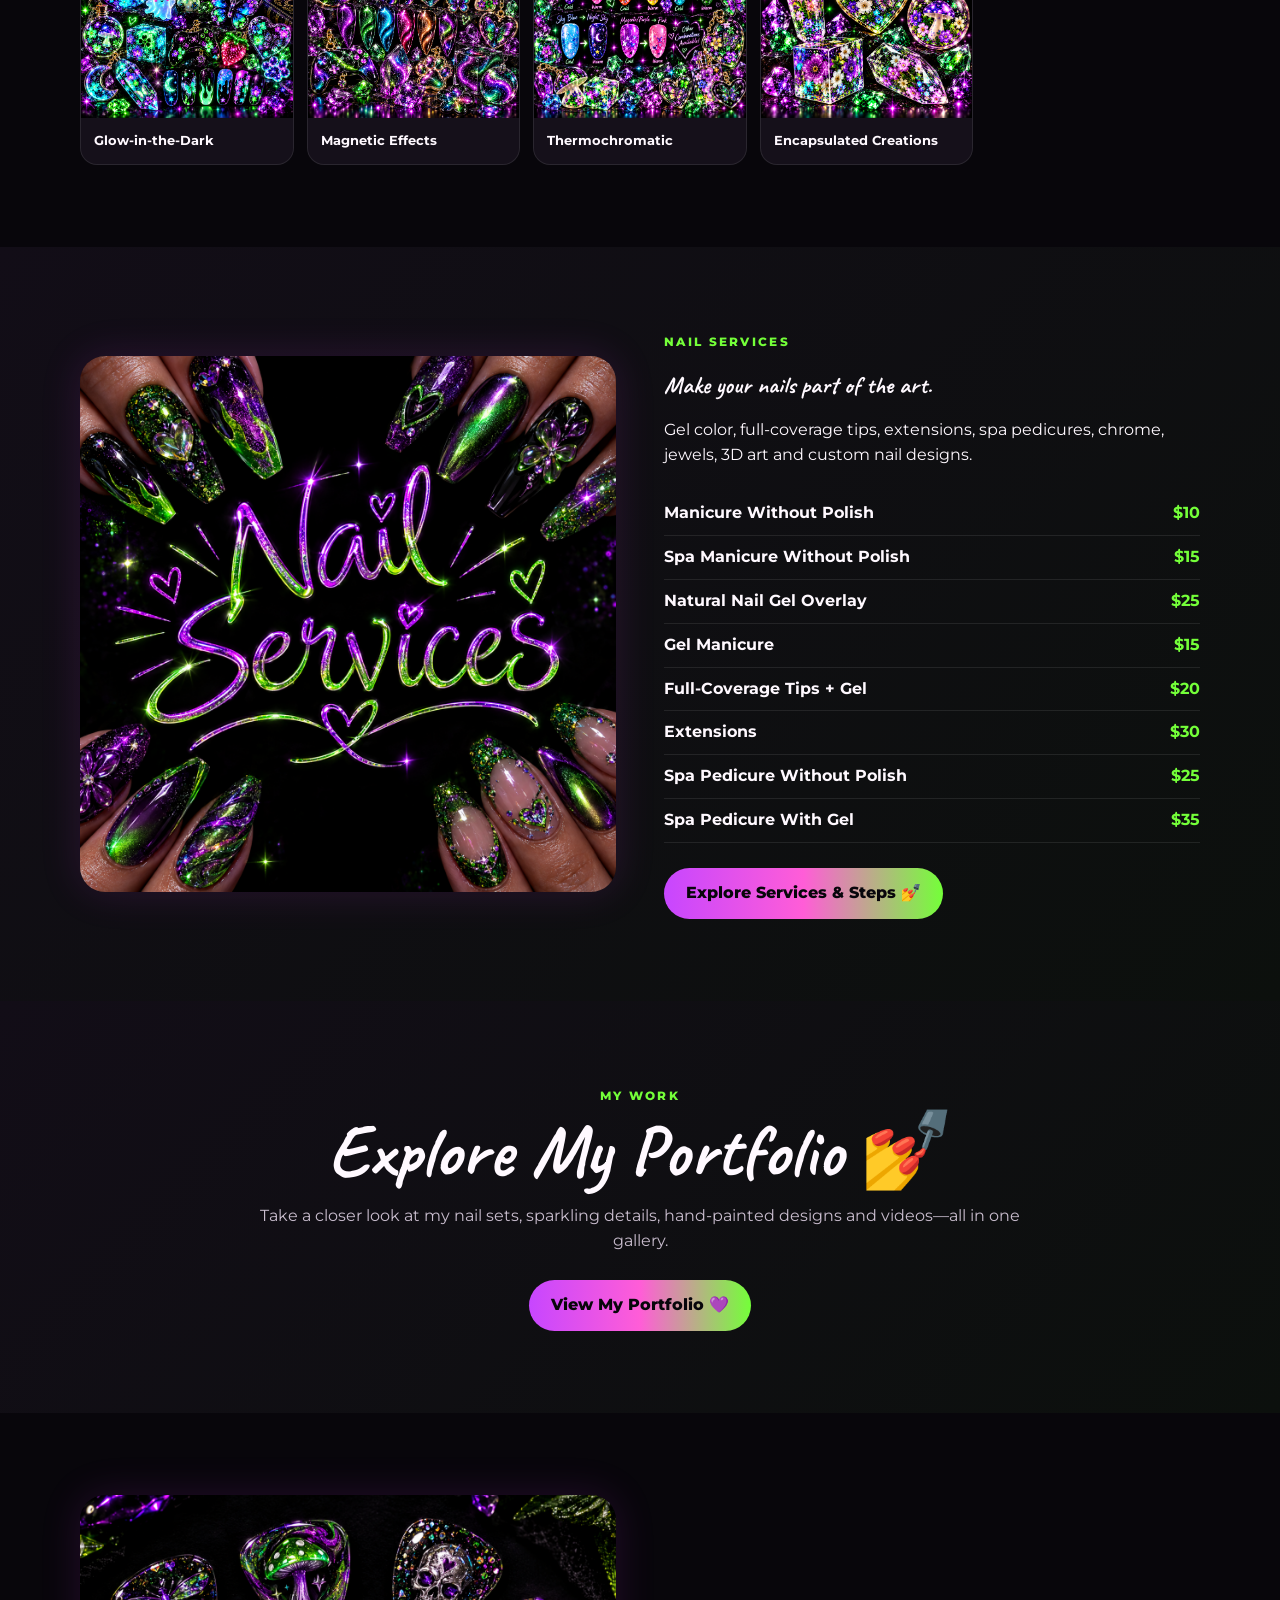
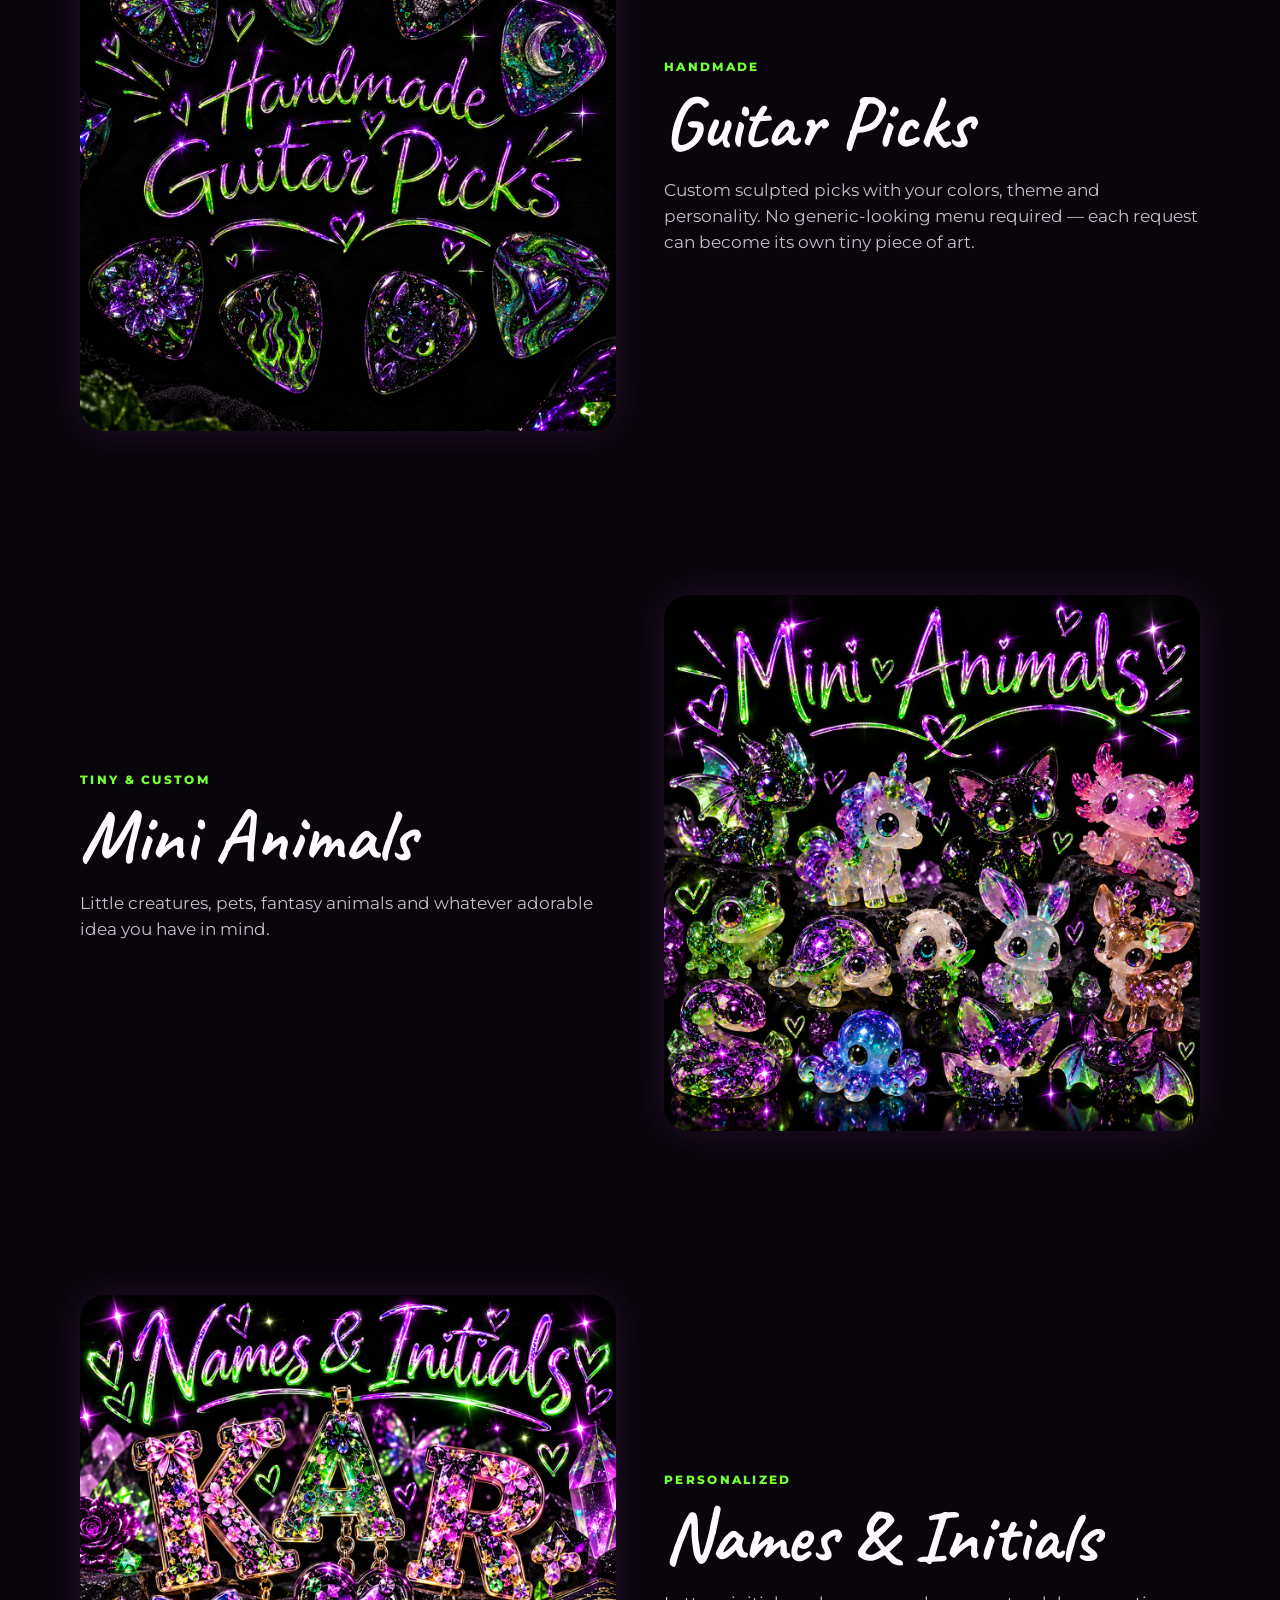
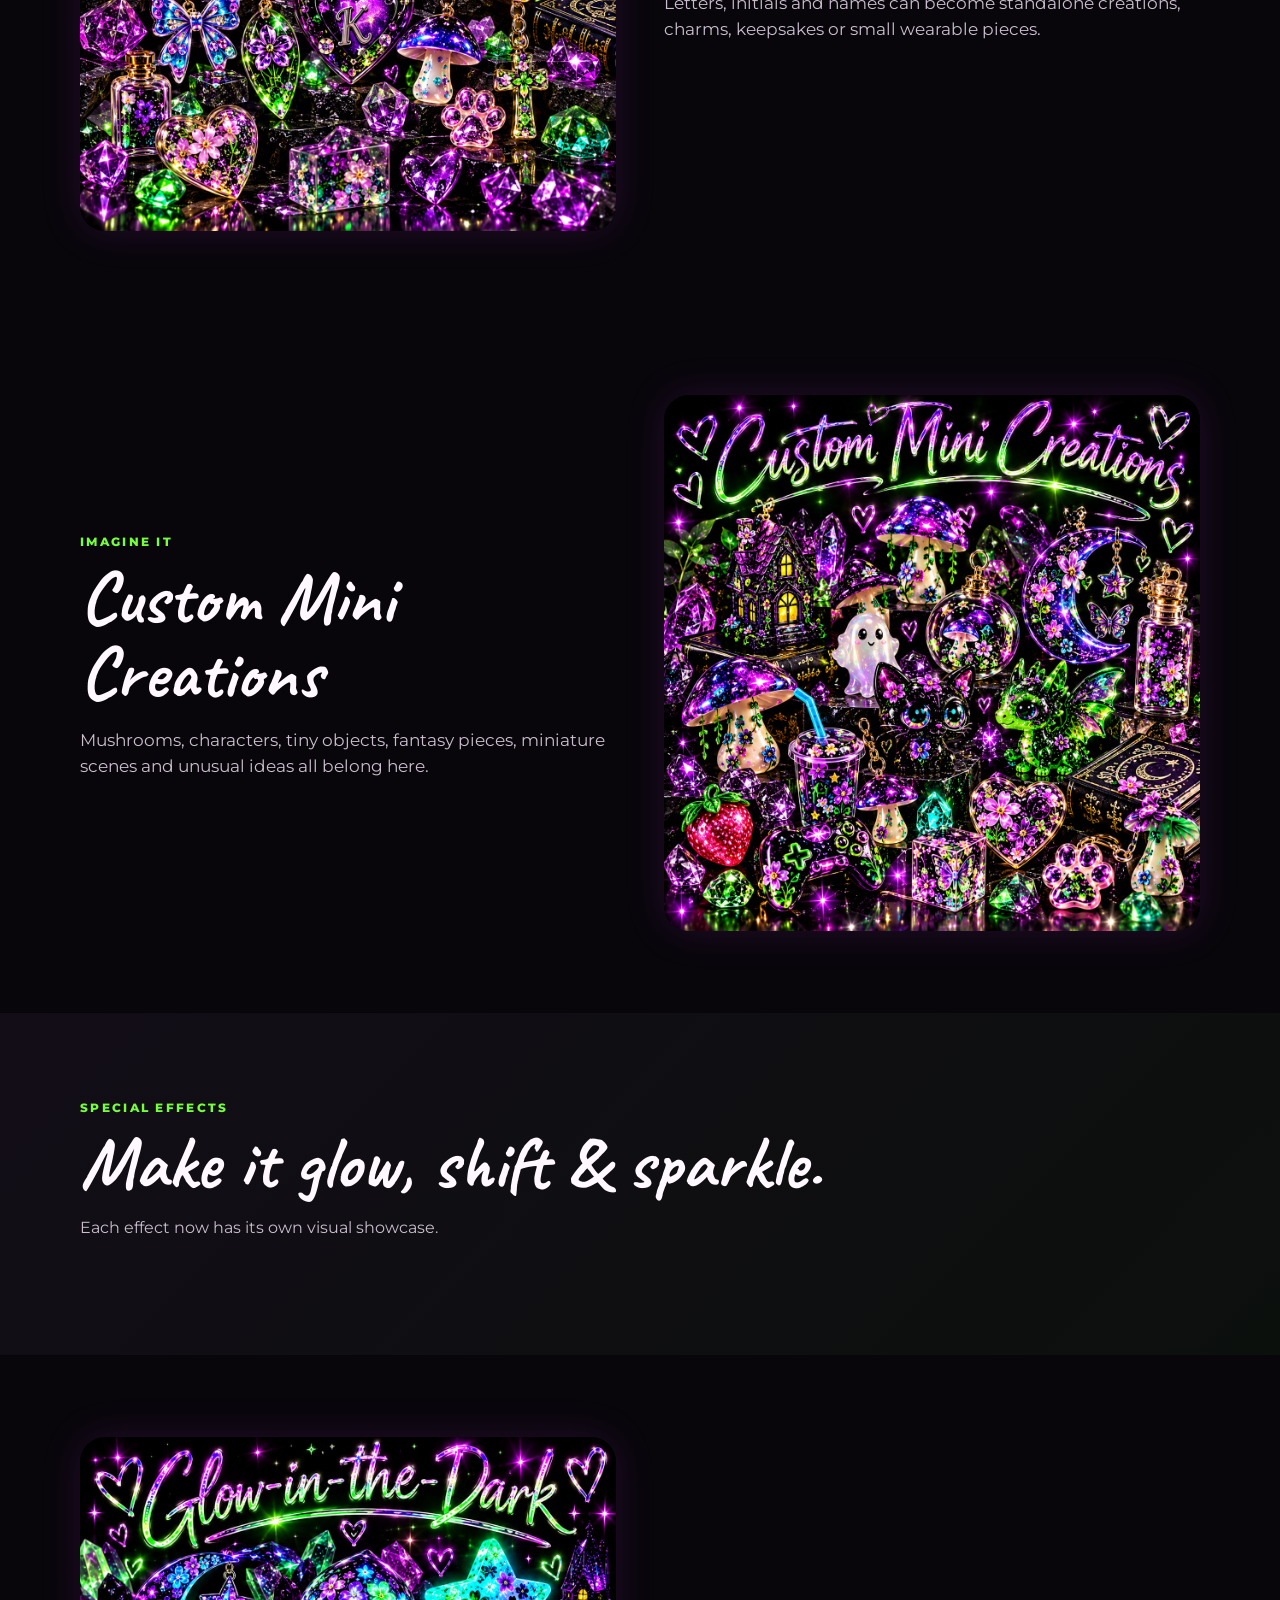
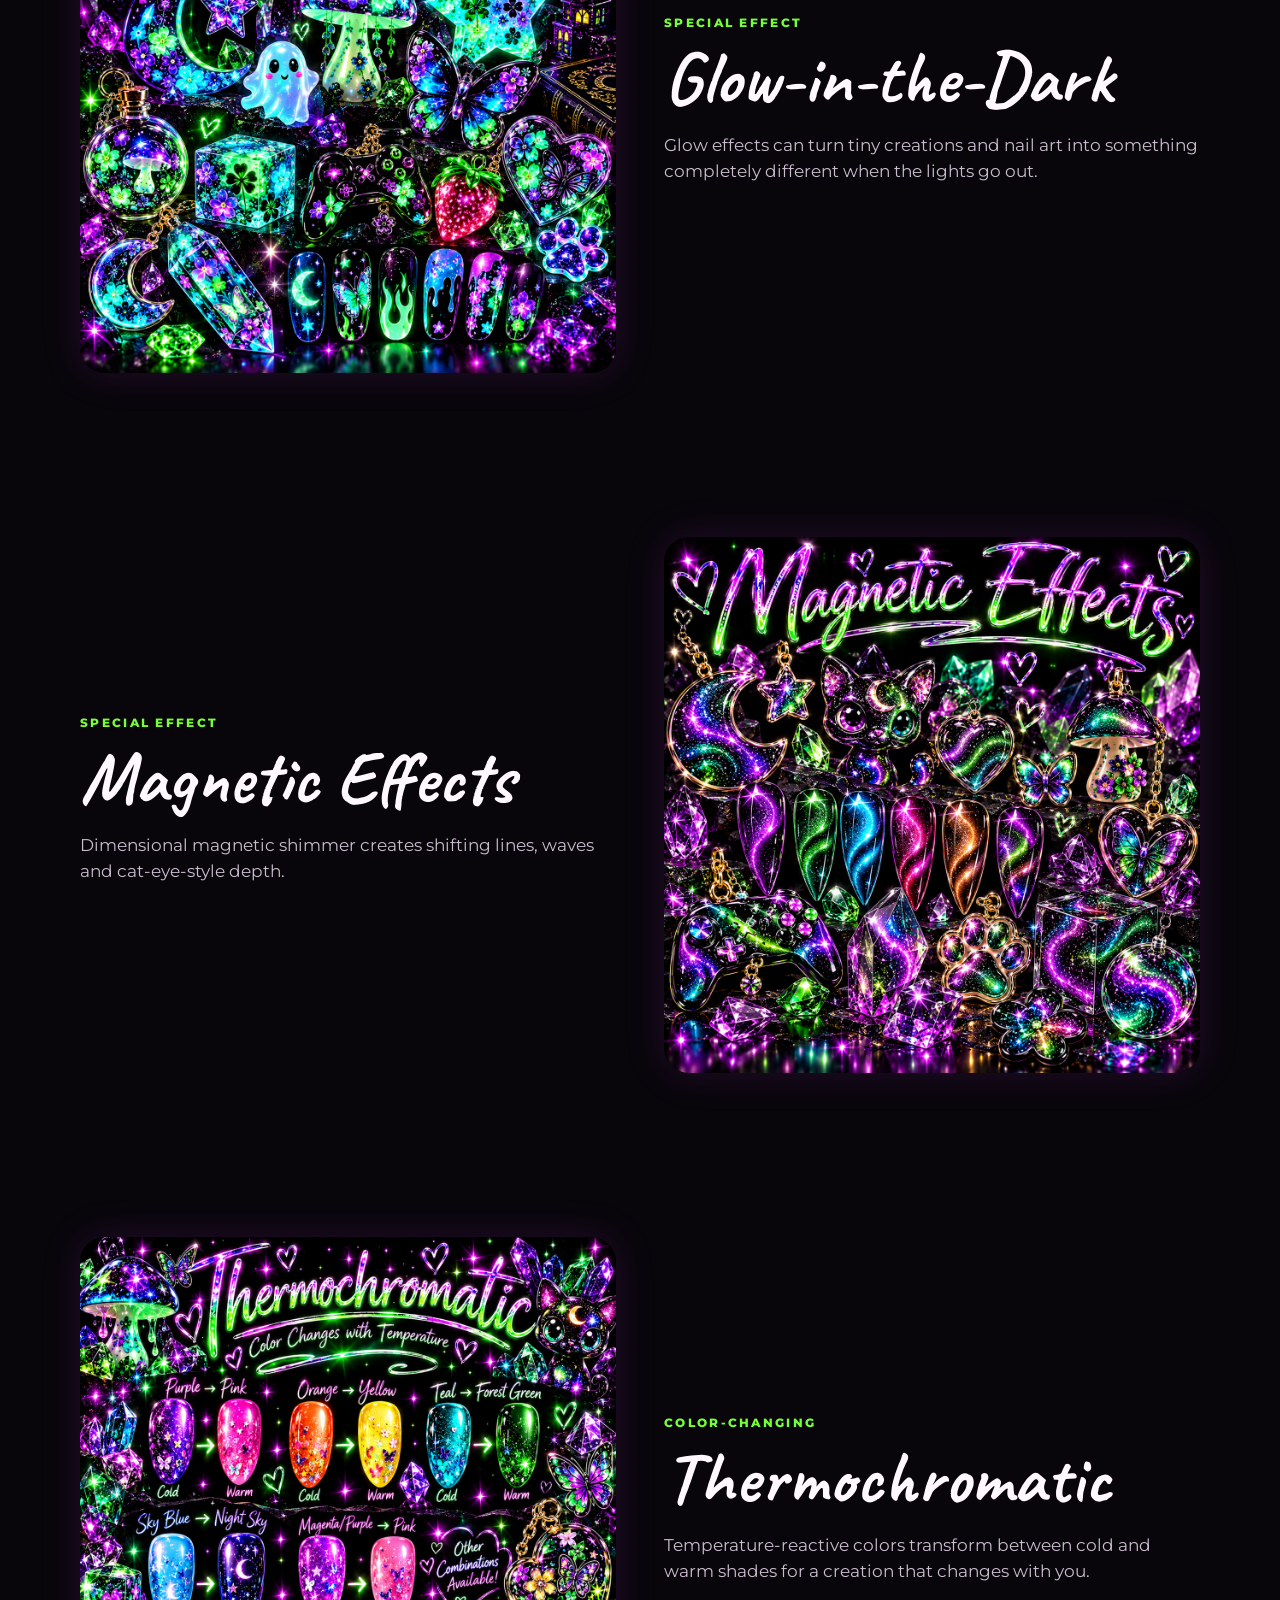
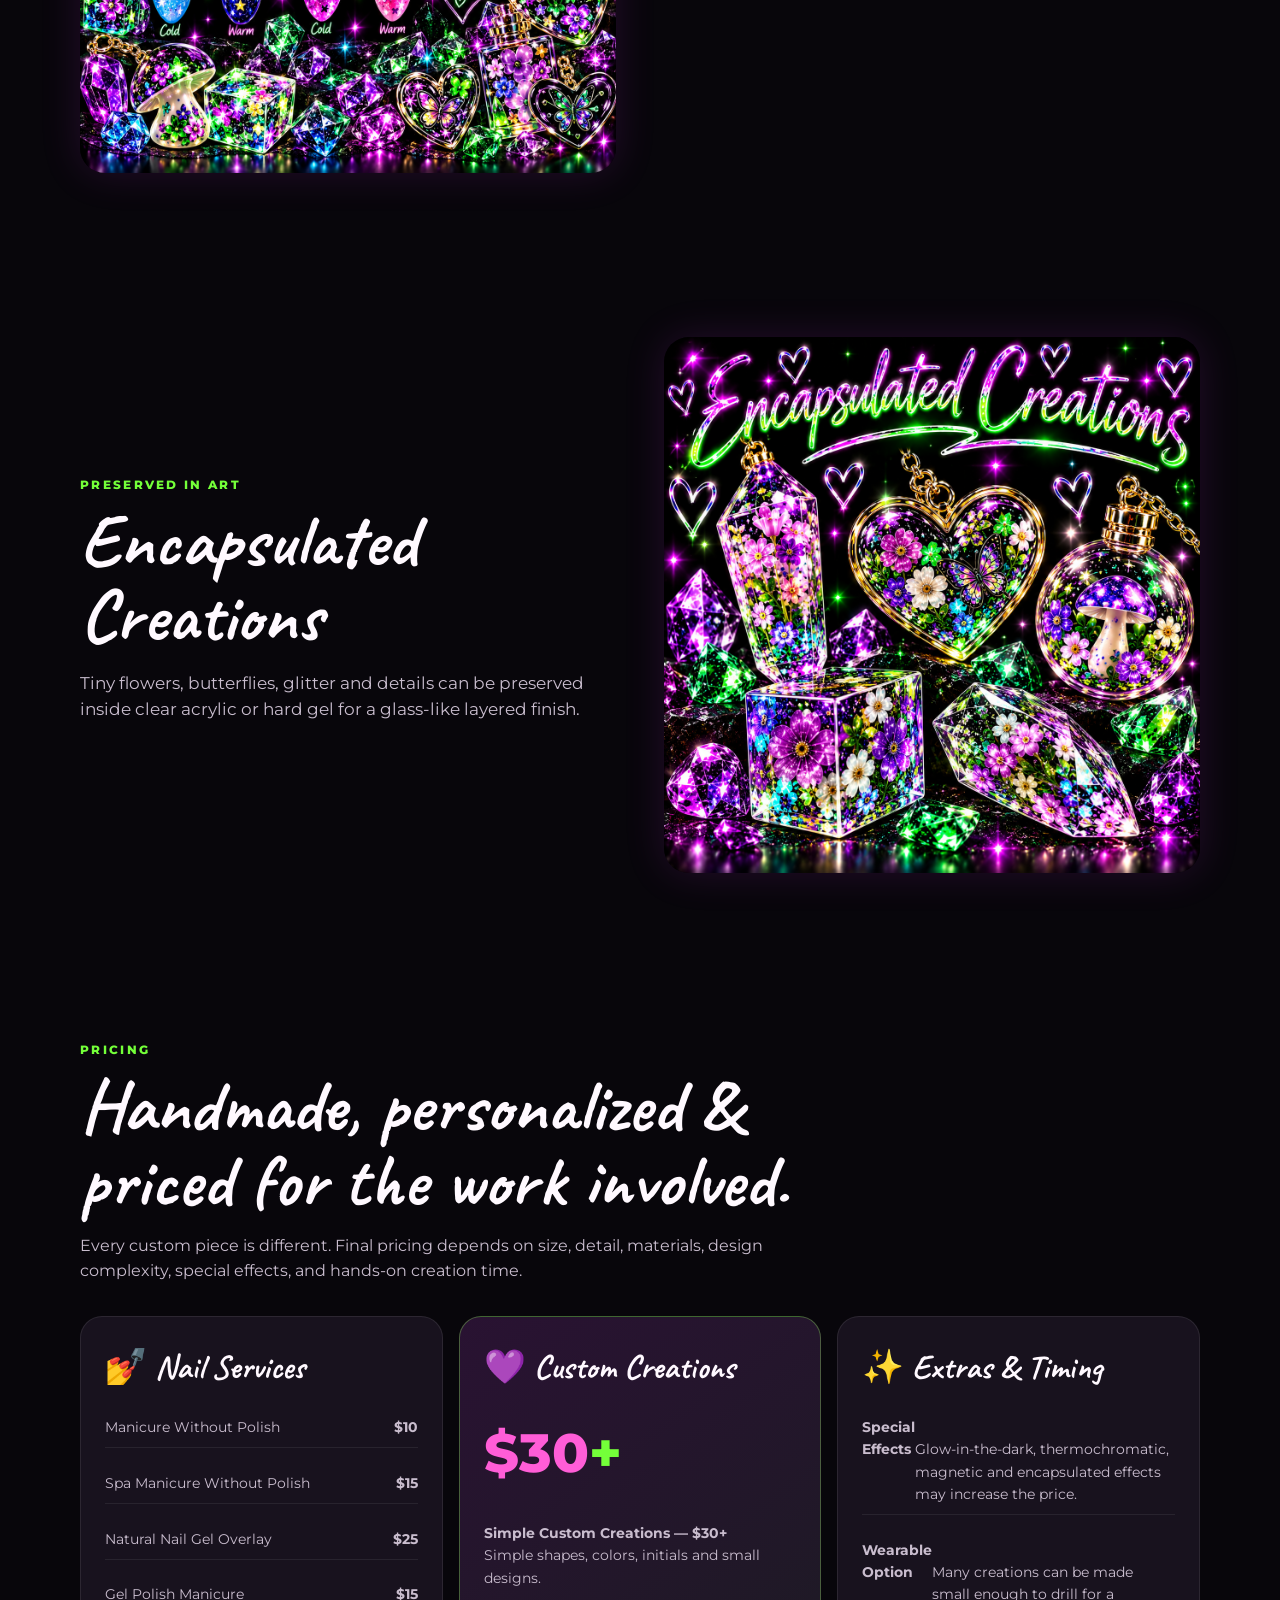
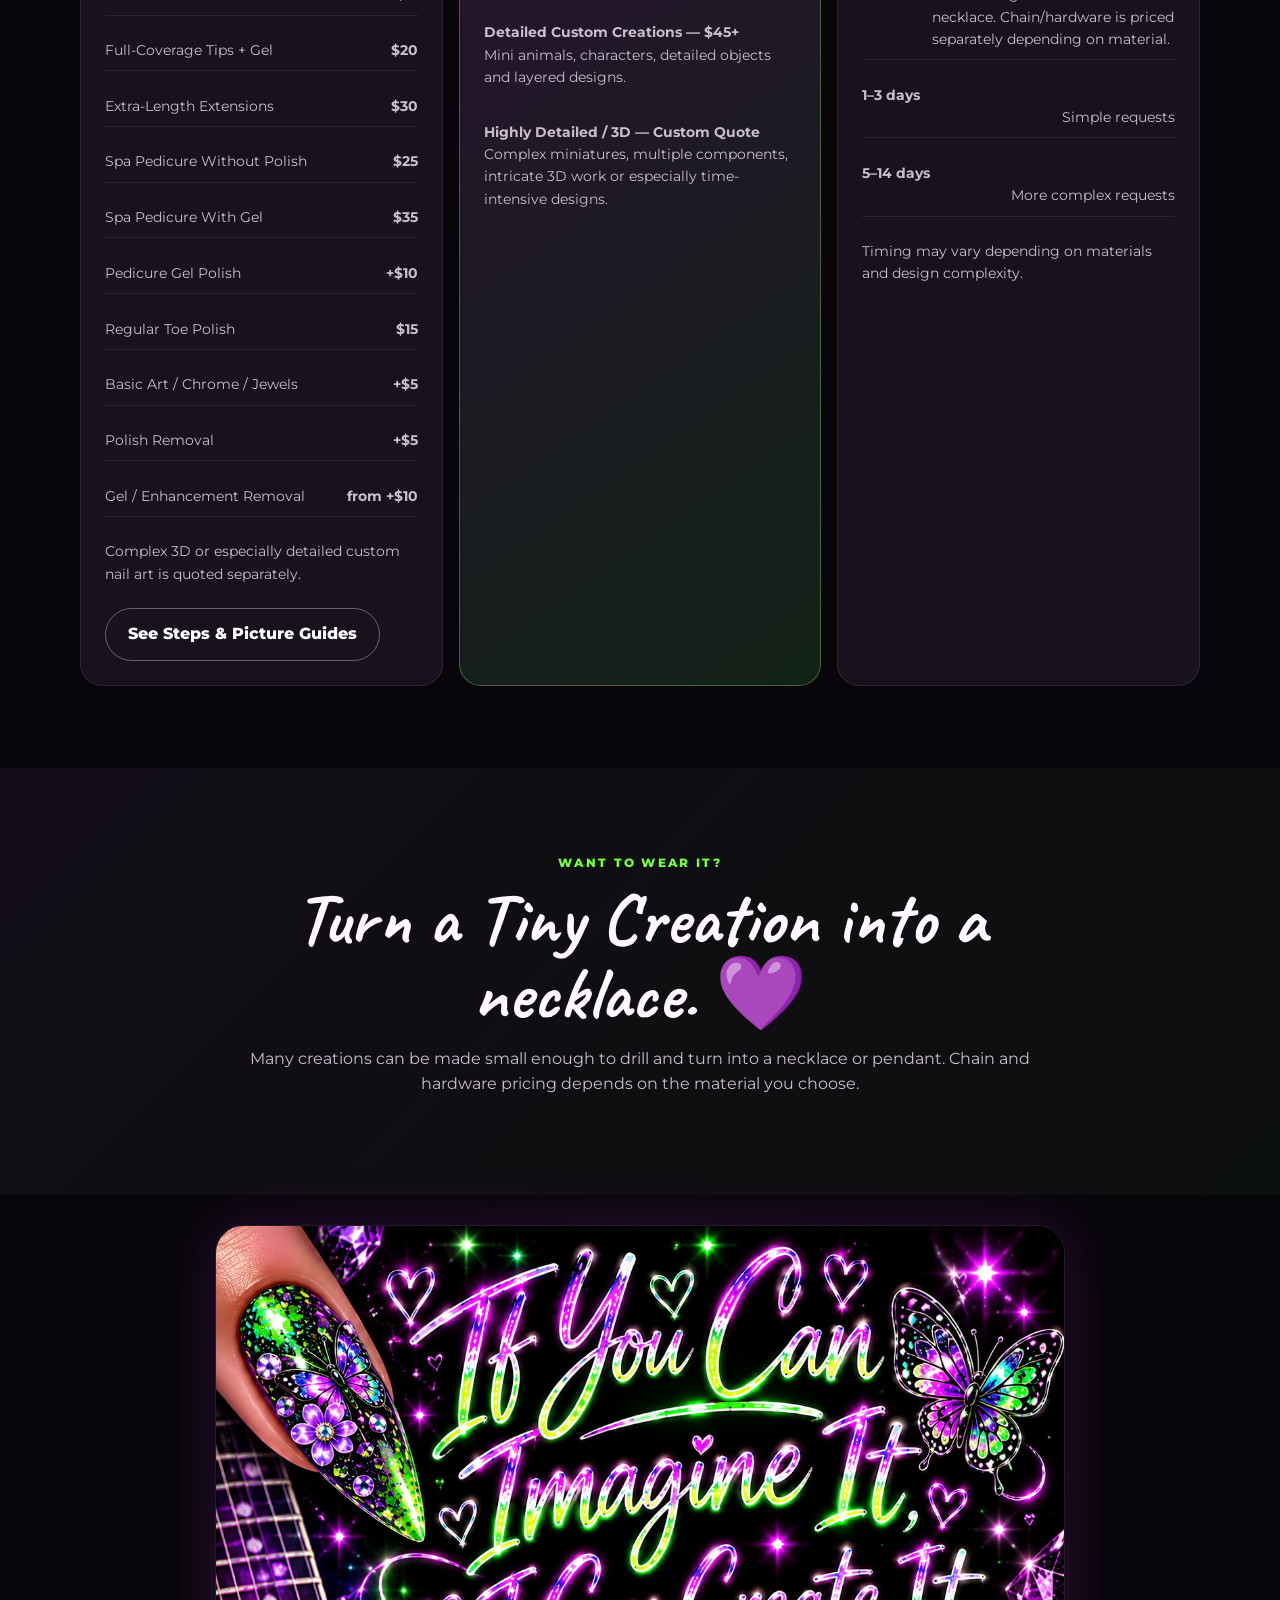
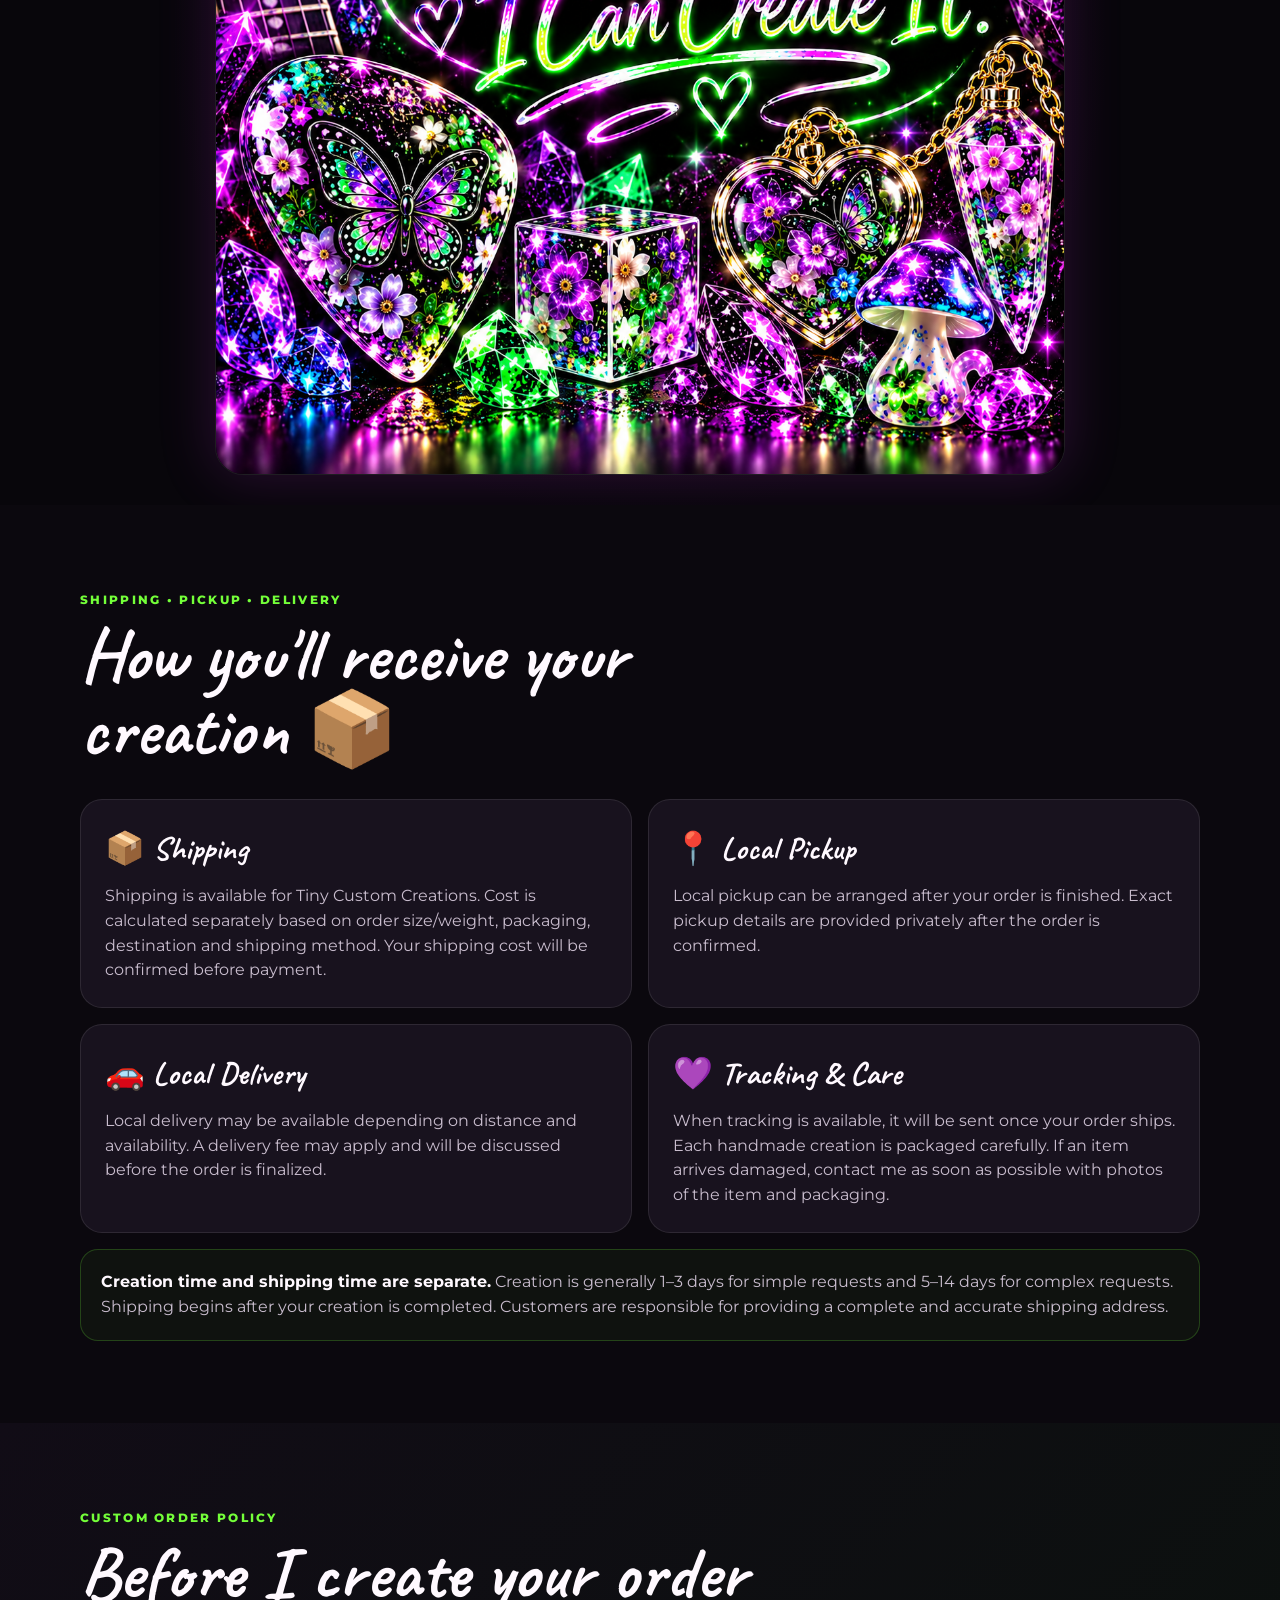
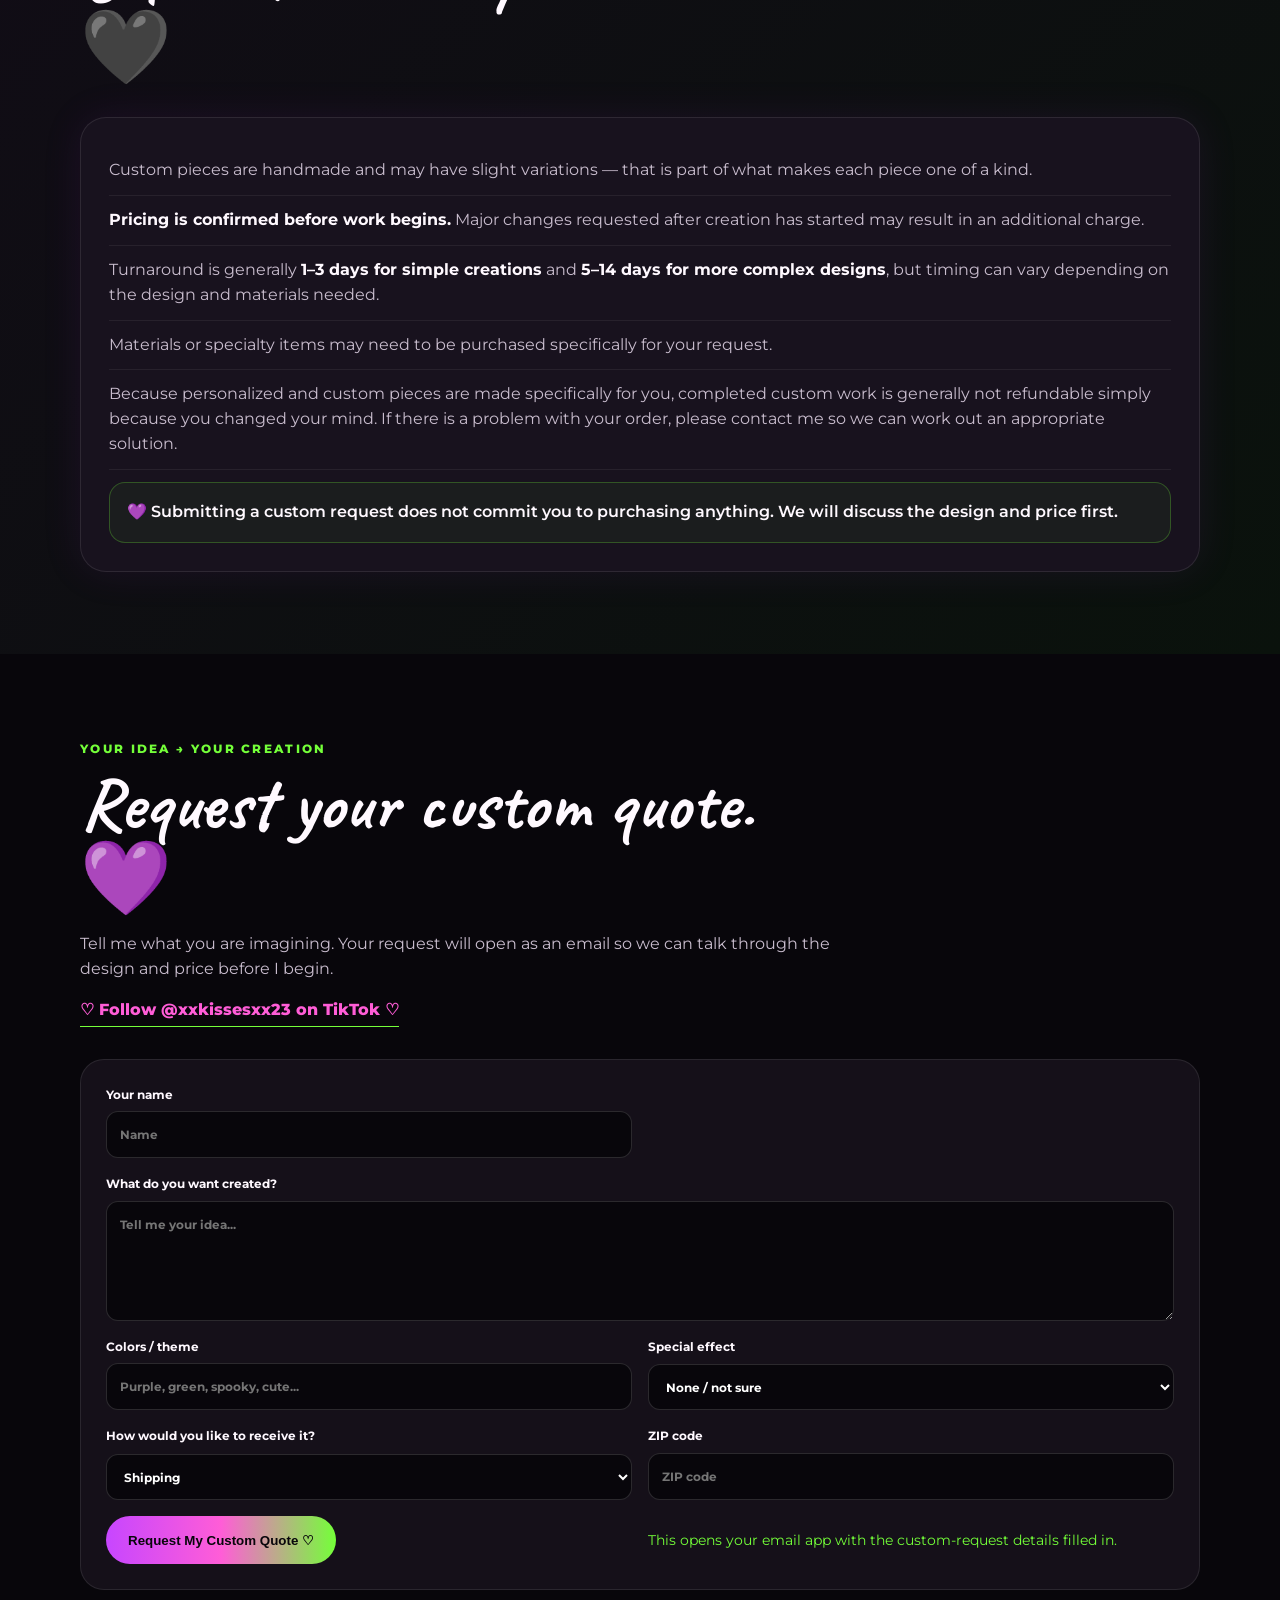
==== commit 0a66ee8f: "Add files via upload" ====
--- a/index.html
+++ b/index.html
@@ -57,7 +57,7 @@
     <a class="logo" href="#home">Kandy Nails <span>♥</span></a>
     <button id="menuBtn" aria-label="Open menu">☰</button>
     <div id="navLinks">
-      <a href="#categories">Creations</a><a href="#support">Support 💜</a><a href="https://www.tiktok.com/@xxkissesxx23" target="_blank" rel="noopener">TikTok</a><a href="#nails">Nails</a><a href="portfolio.html">Portfolio</a><a href="https://www.instagram.com/kandy_nails.katie.anderson/" target="_blank" rel="noopener noreferrer">Instagram</a><a href="#pricing">Pricing</a><a href="#order">Custom Orders</a>
+      <a href="#categories">Creations</a><a href="#support">Support 💜</a><a href="https://www.tiktok.com/@xxkissesxx23" target="_blank" rel="noopener">TikTok</a><a href="#nails">Nails</a><a href="portfolio.html">Portfolio</a><a href="services.html">Services &amp; Steps</a><a href="https://www.instagram.com/kandy_nails.katie.anderson/" target="_blank" rel="noopener noreferrer">Instagram</a><a href="#pricing">Pricing</a><a href="#order">Custom Orders</a>
     </div>
   </nav>
   <div class="hero-inner">
@@ -108,7 +108,7 @@
   <img src="assets/nail-services.png" alt="Kandy Nails services concept">
   <div><span class="eyebrow">NAIL SERVICES</span><h2>Make your nails part of the art.</h2>
   <p>Gel color, full-coverage tips, extensions, spa pedicures, chrome, jewels, 3D art and custom nail designs.</p>
-  <div class="mini-prices"><p><b>Gel Manicure</b><strong>$15</strong></p><p><b>Full-Coverage Tips + Gel</b><strong>$20</strong></p><p><b>Extensions</b><strong>$30</strong></p><p><b>Spa Pedicure</b><strong>$25</strong></p></div>
+  <div class="mini-prices"><p><b>Manicure Without Polish</b><strong>$10</strong></p><p><b>Spa Manicure Without Polish</b><strong>$15</strong></p><p><b>Natural Nail Gel Overlay</b><strong>$25</strong></p><p><b>Gel Manicure</b><strong>$15</strong></p><p><b>Full-Coverage Tips + Gel</b><strong>$20</strong></p><p><b>Extensions</b><strong>$30</strong></p><p><b>Spa Pedicure Without Polish</b><strong>$25</strong></p><p><b>Spa Pedicure With Gel</b><strong>$35</strong></p></div><a class="btn" href="services.html">Explore Services &amp; Steps 💅</a>
   </div>
 </div></section>
 
@@ -134,16 +134,20 @@
  <div class="price-cards">
    <article>
      <h3>💅 Nail Services</h3>
+     <p>Manicure Without Polish <b>$10</b></p>
+     <p>Spa Manicure Without Polish <b>$15</b></p>
+     <p>Natural Nail Gel Overlay <b>$25</b></p>
      <p>Gel Polish Manicure <b>$15</b></p>
      <p>Full-Coverage Tips + Gel <b>$20</b></p>
      <p>Extra-Length Extensions <b>$30</b></p>
-     <p>Spa Pedicure <b>$25</b></p>
+     <p>Spa Pedicure Without Polish <b>$25</b></p>
+     <p>Spa Pedicure With Gel <b>$35</b></p>
      <p>Pedicure Gel Polish <b>+$10</b></p>
      <p>Regular Toe Polish <b>$15</b></p>
      <p>Basic Art / Chrome / Jewels <b>+$5</b></p>
      <p>Polish Removal <b>+$5</b></p>
-     <p>Gel / Enhancement Removal <b>about +$10</b></p>
-     <p class="muted">Complex 3D or especially detailed custom nail art is quoted separately.</p>
+     <p>Gel / Enhancement Removal <b>from +$10</b></p>
+     <p class="muted">Complex 3D or especially detailed custom nail art is quoted separately.</p><a class="btn ghost" href="services.html">See Steps &amp; Picture Guides</a>
    </article>
    <article class="featured">
      <h3>💜 Custom Creations</h3>
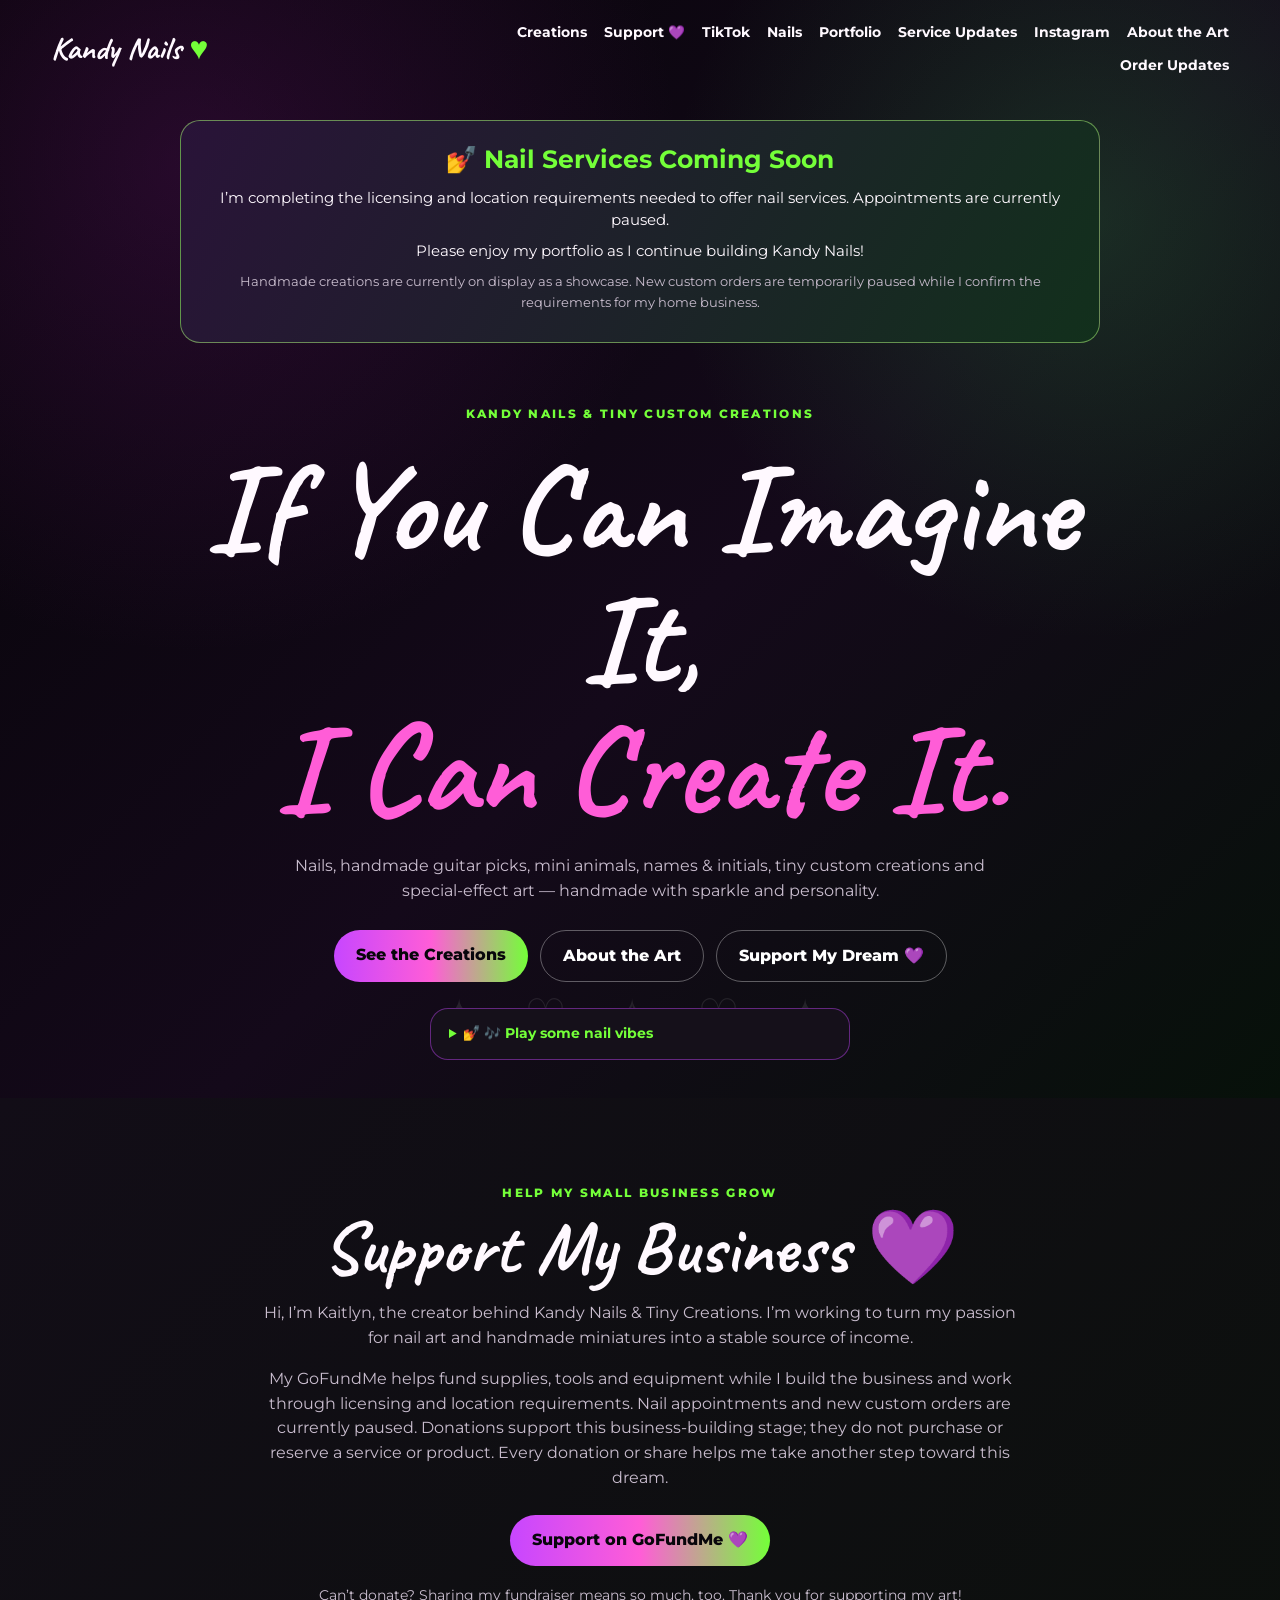
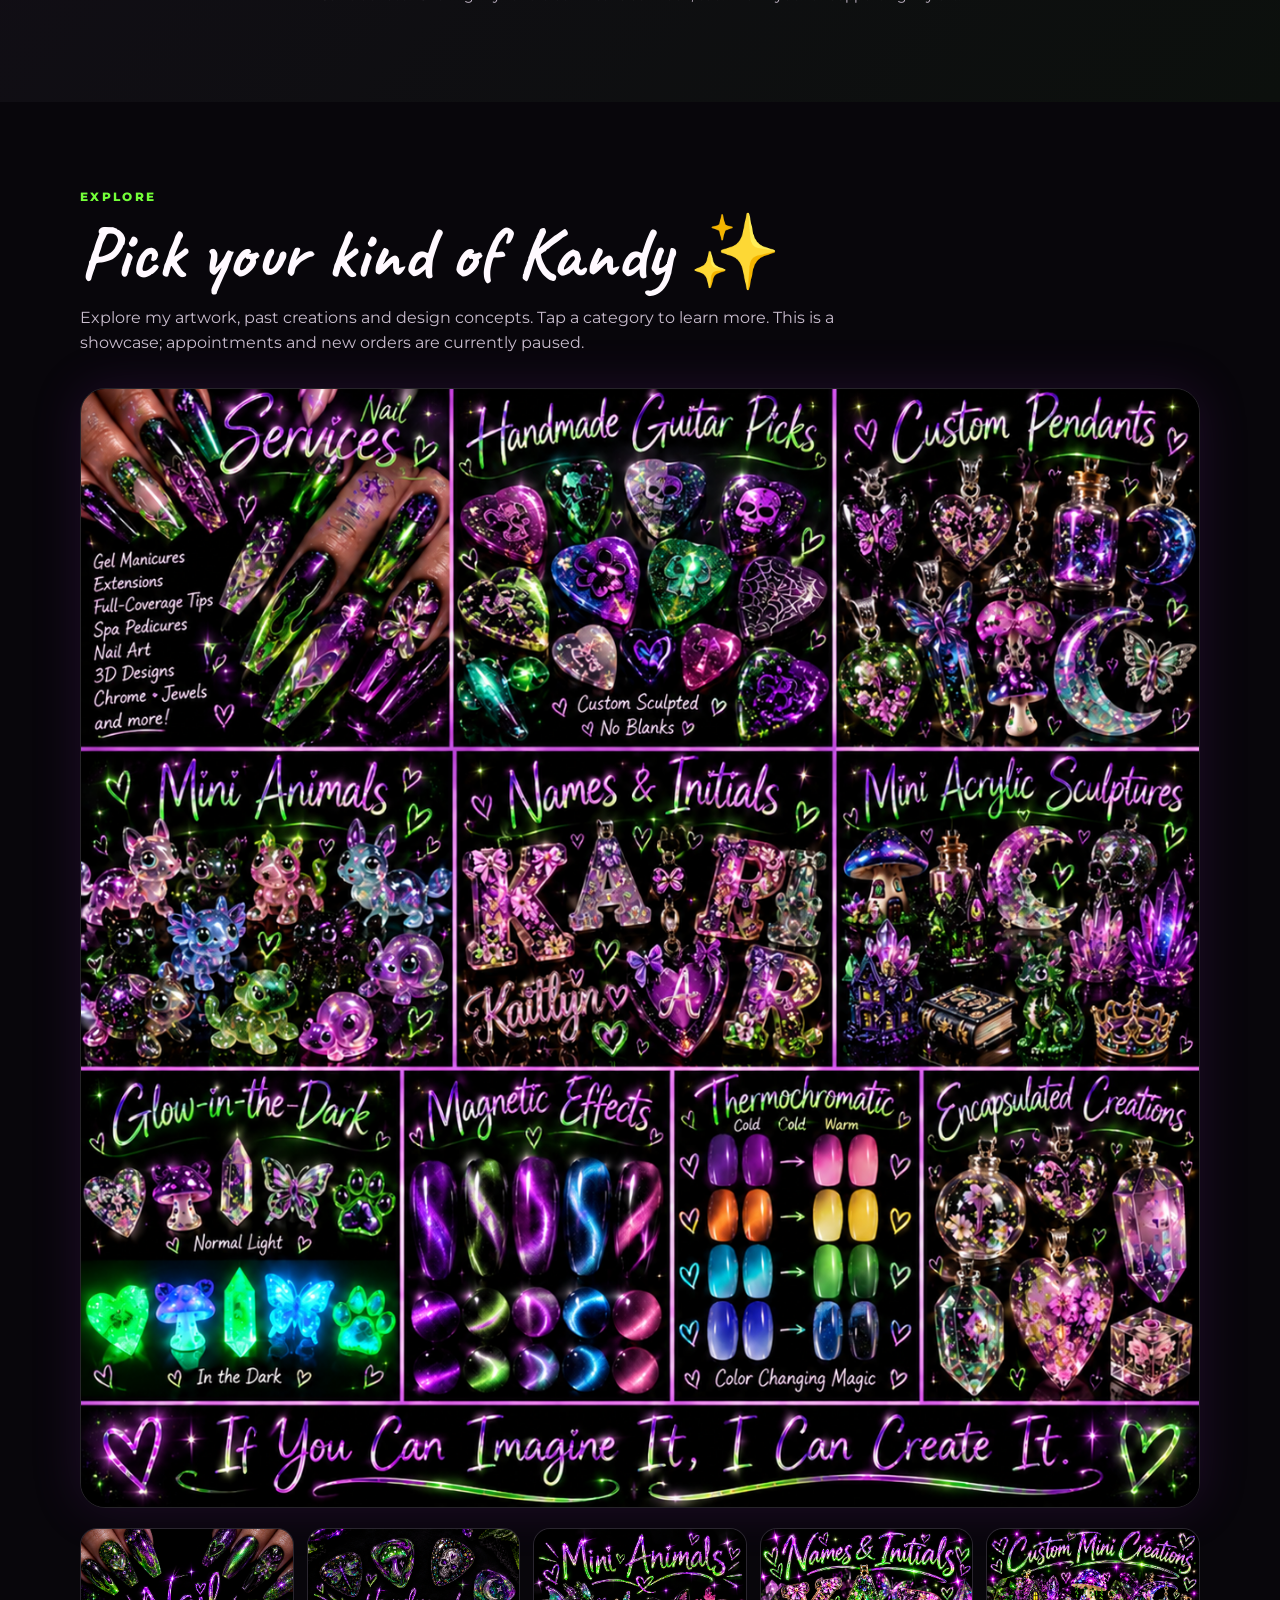
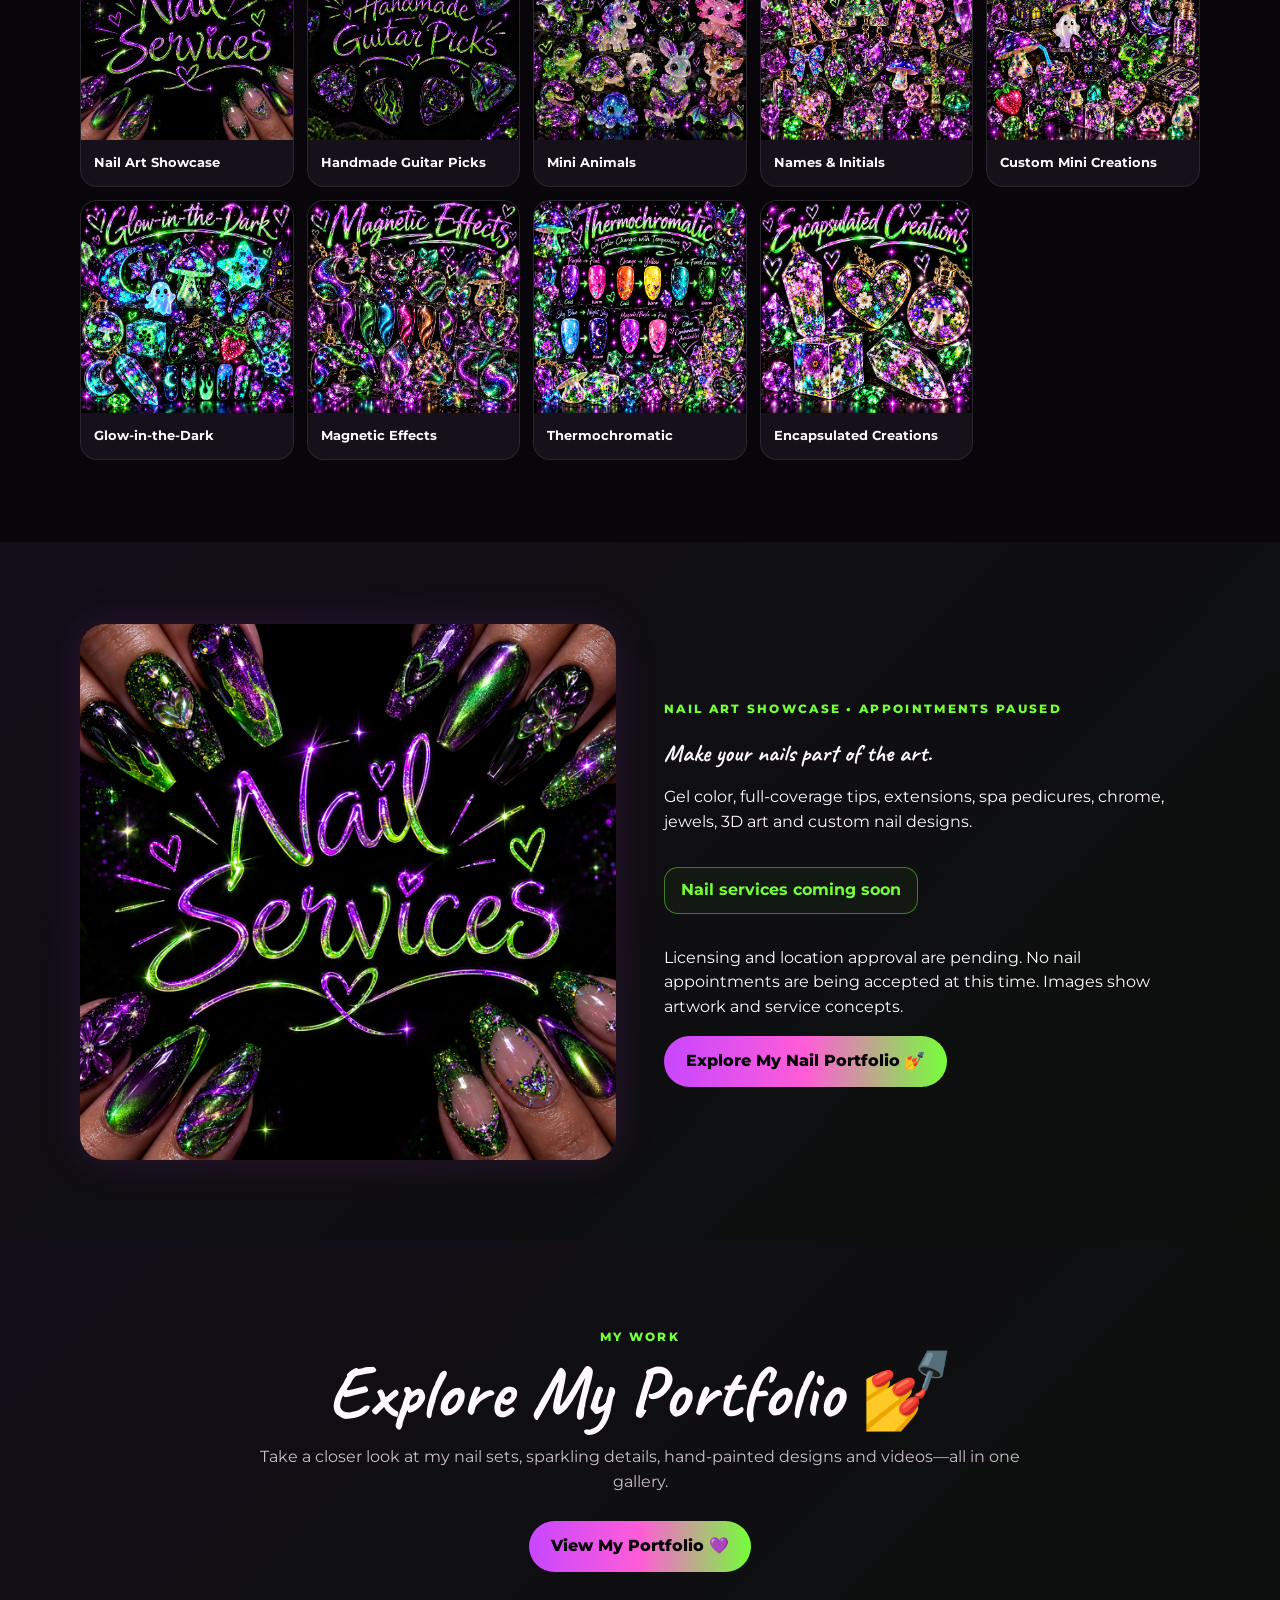
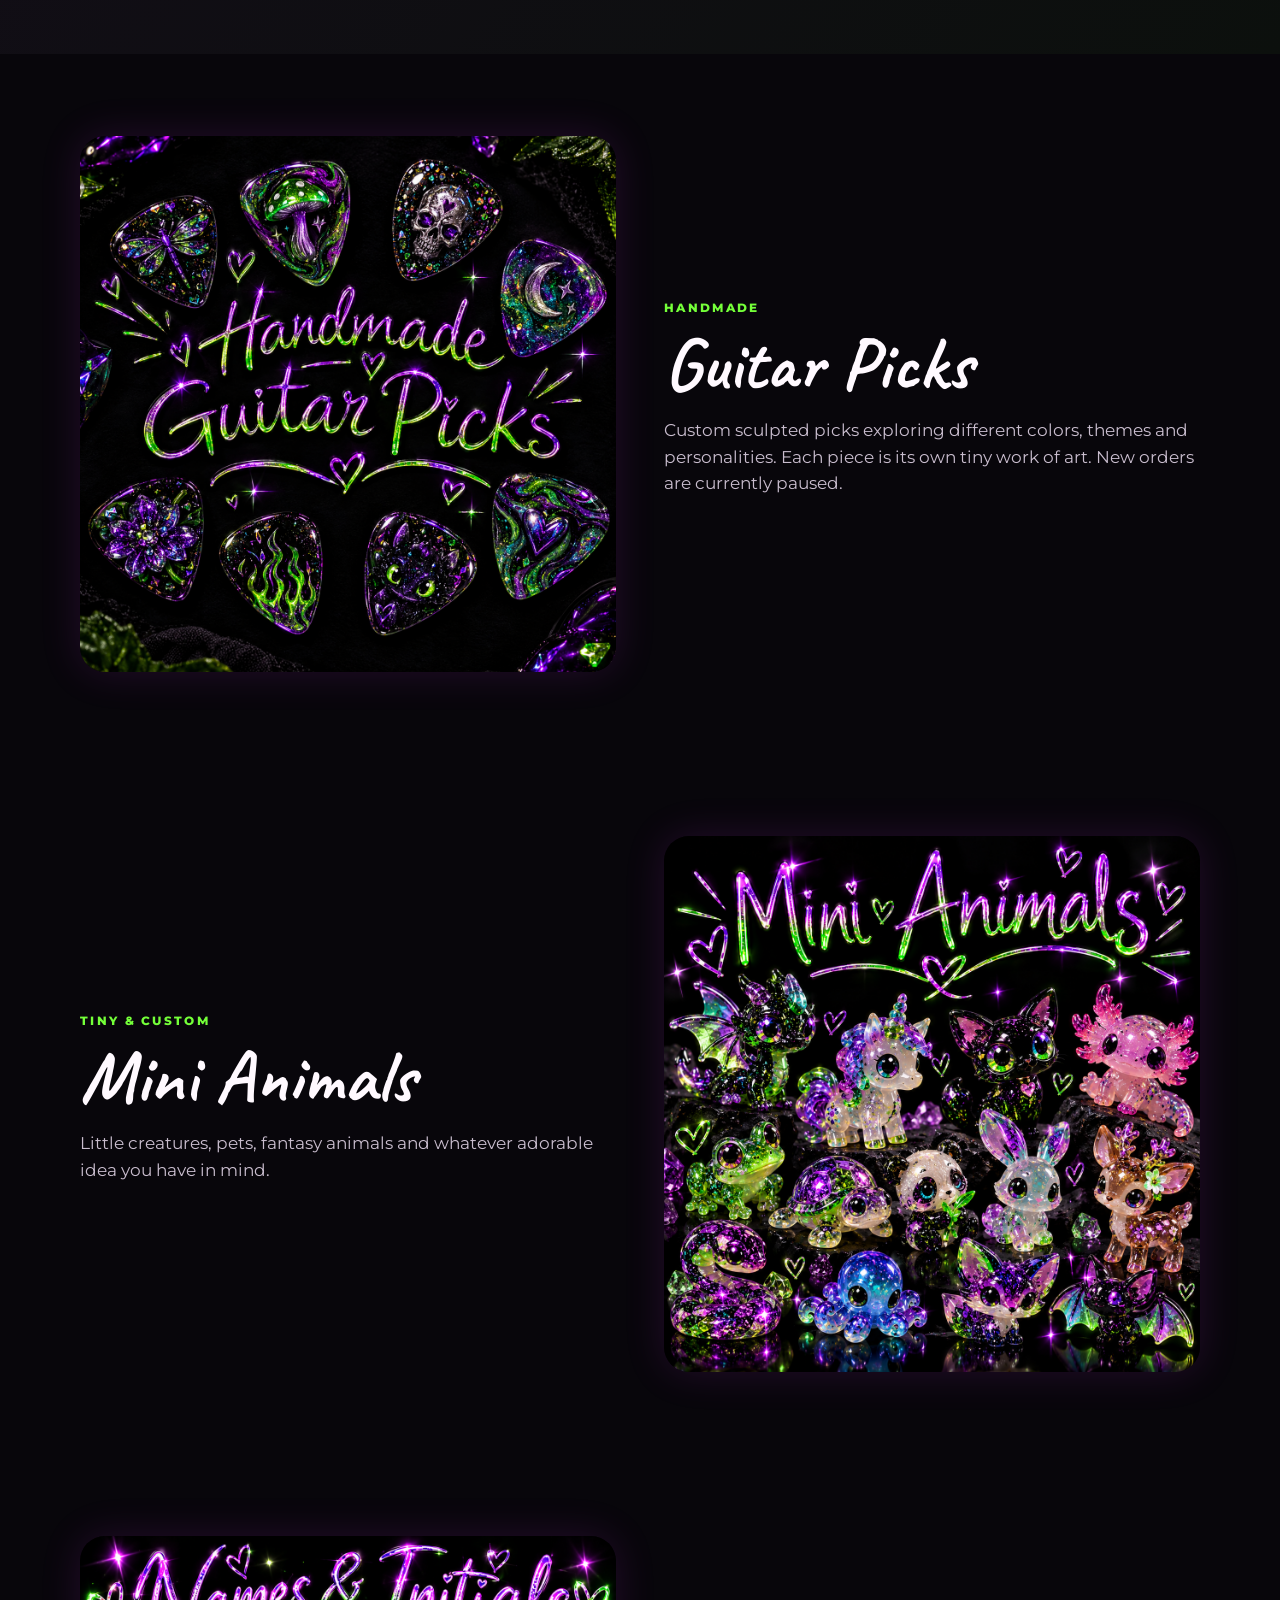
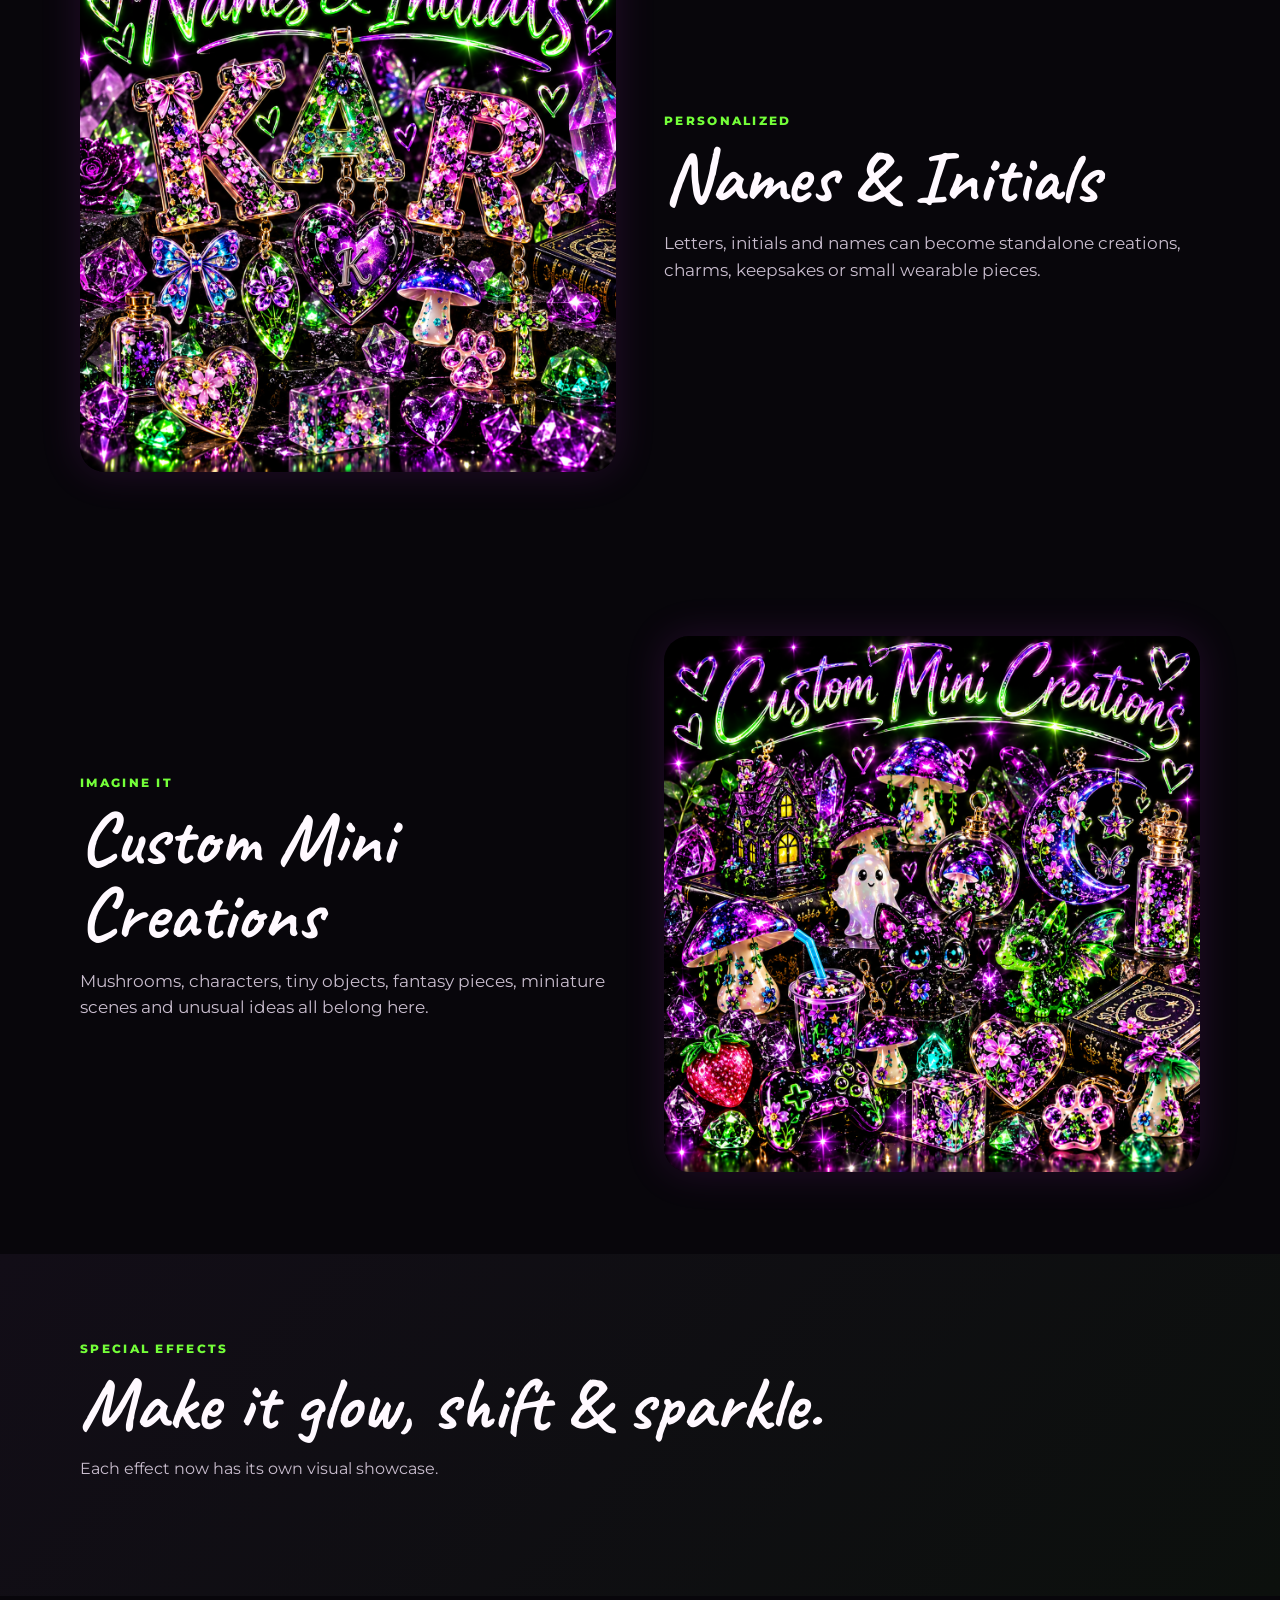
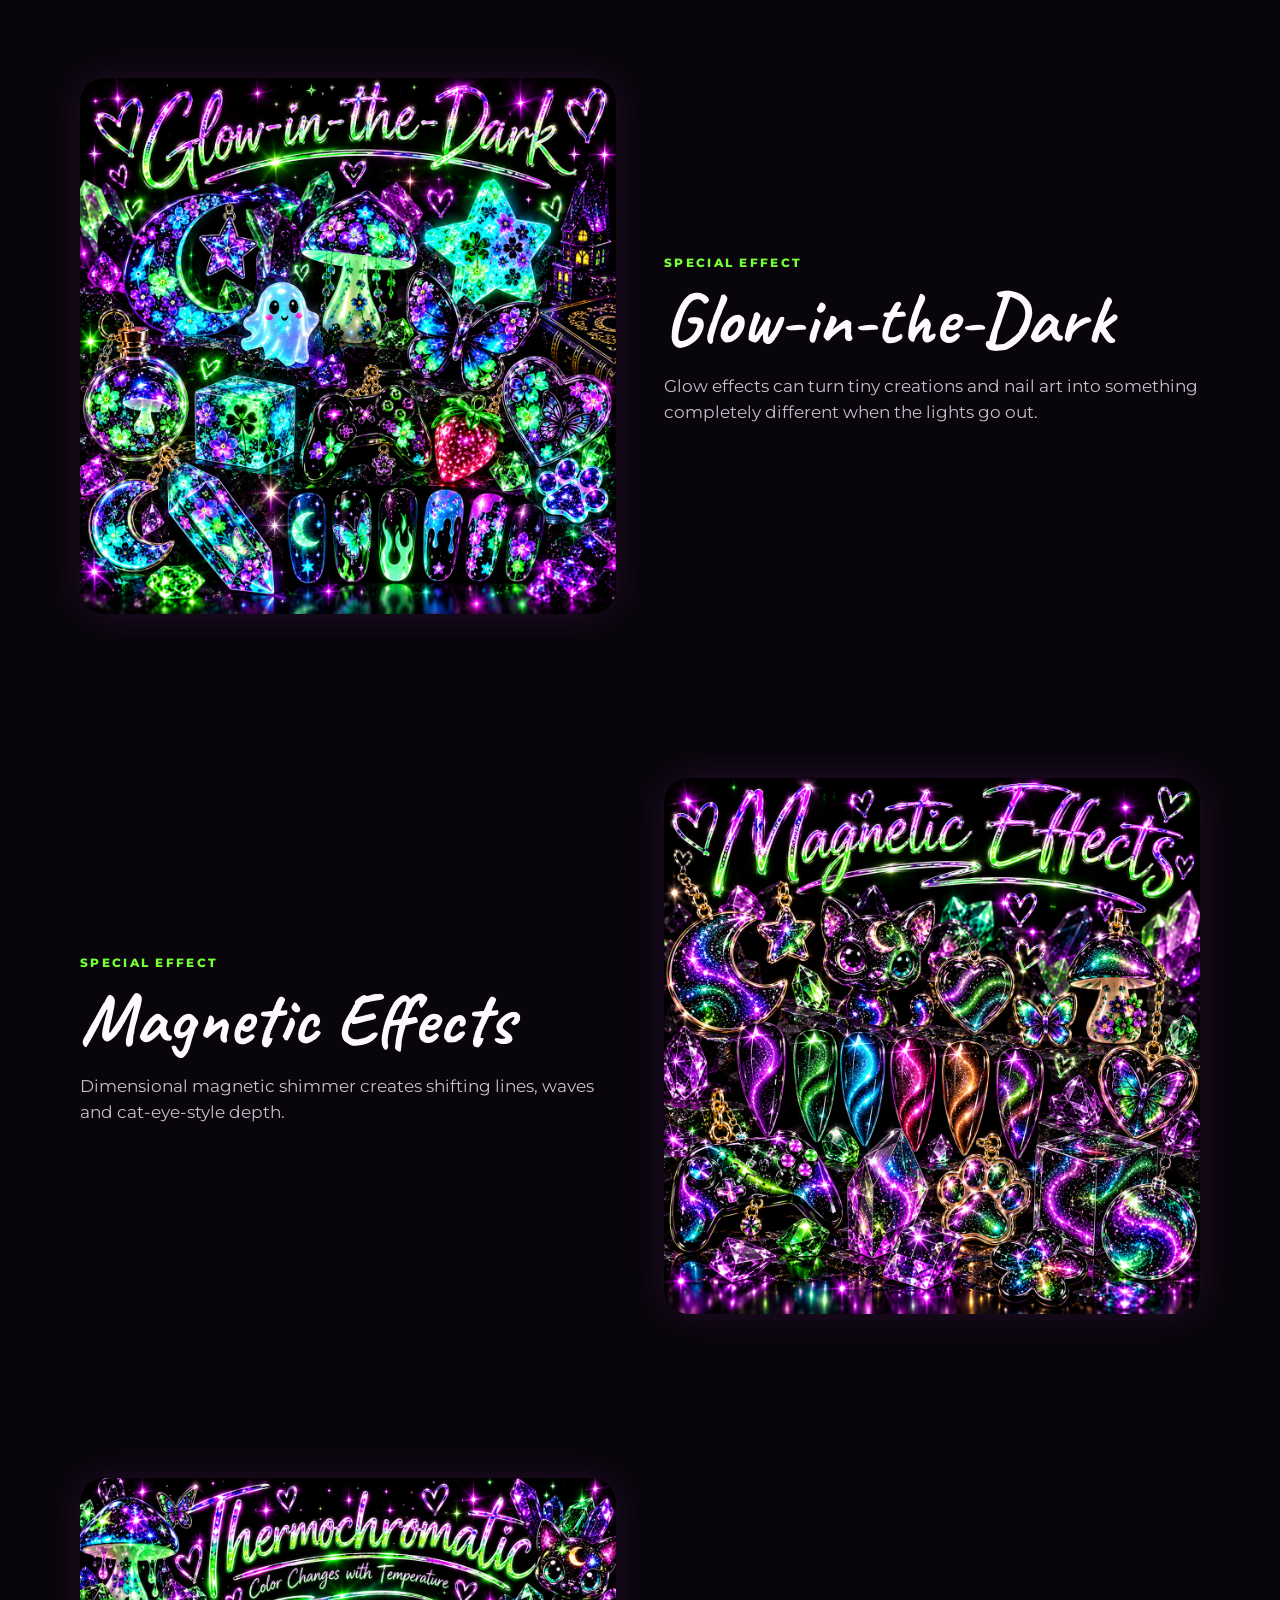
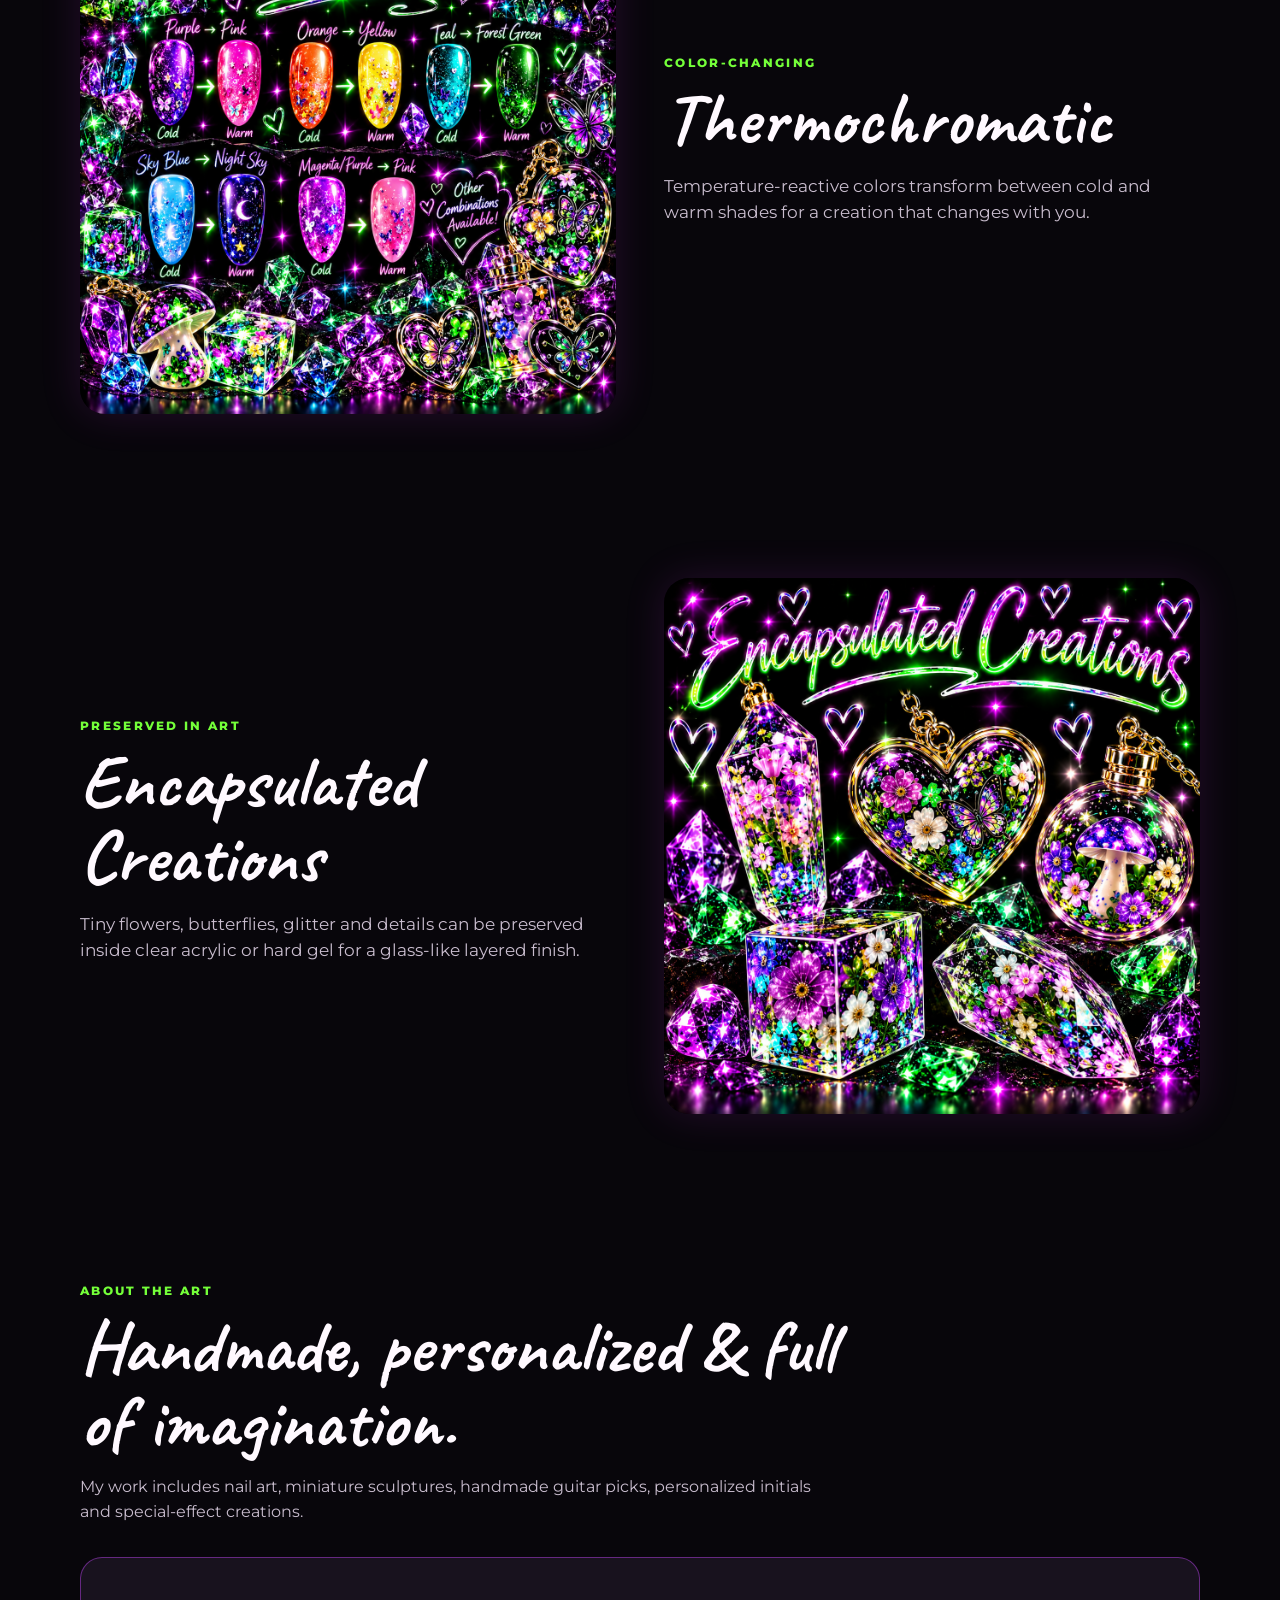
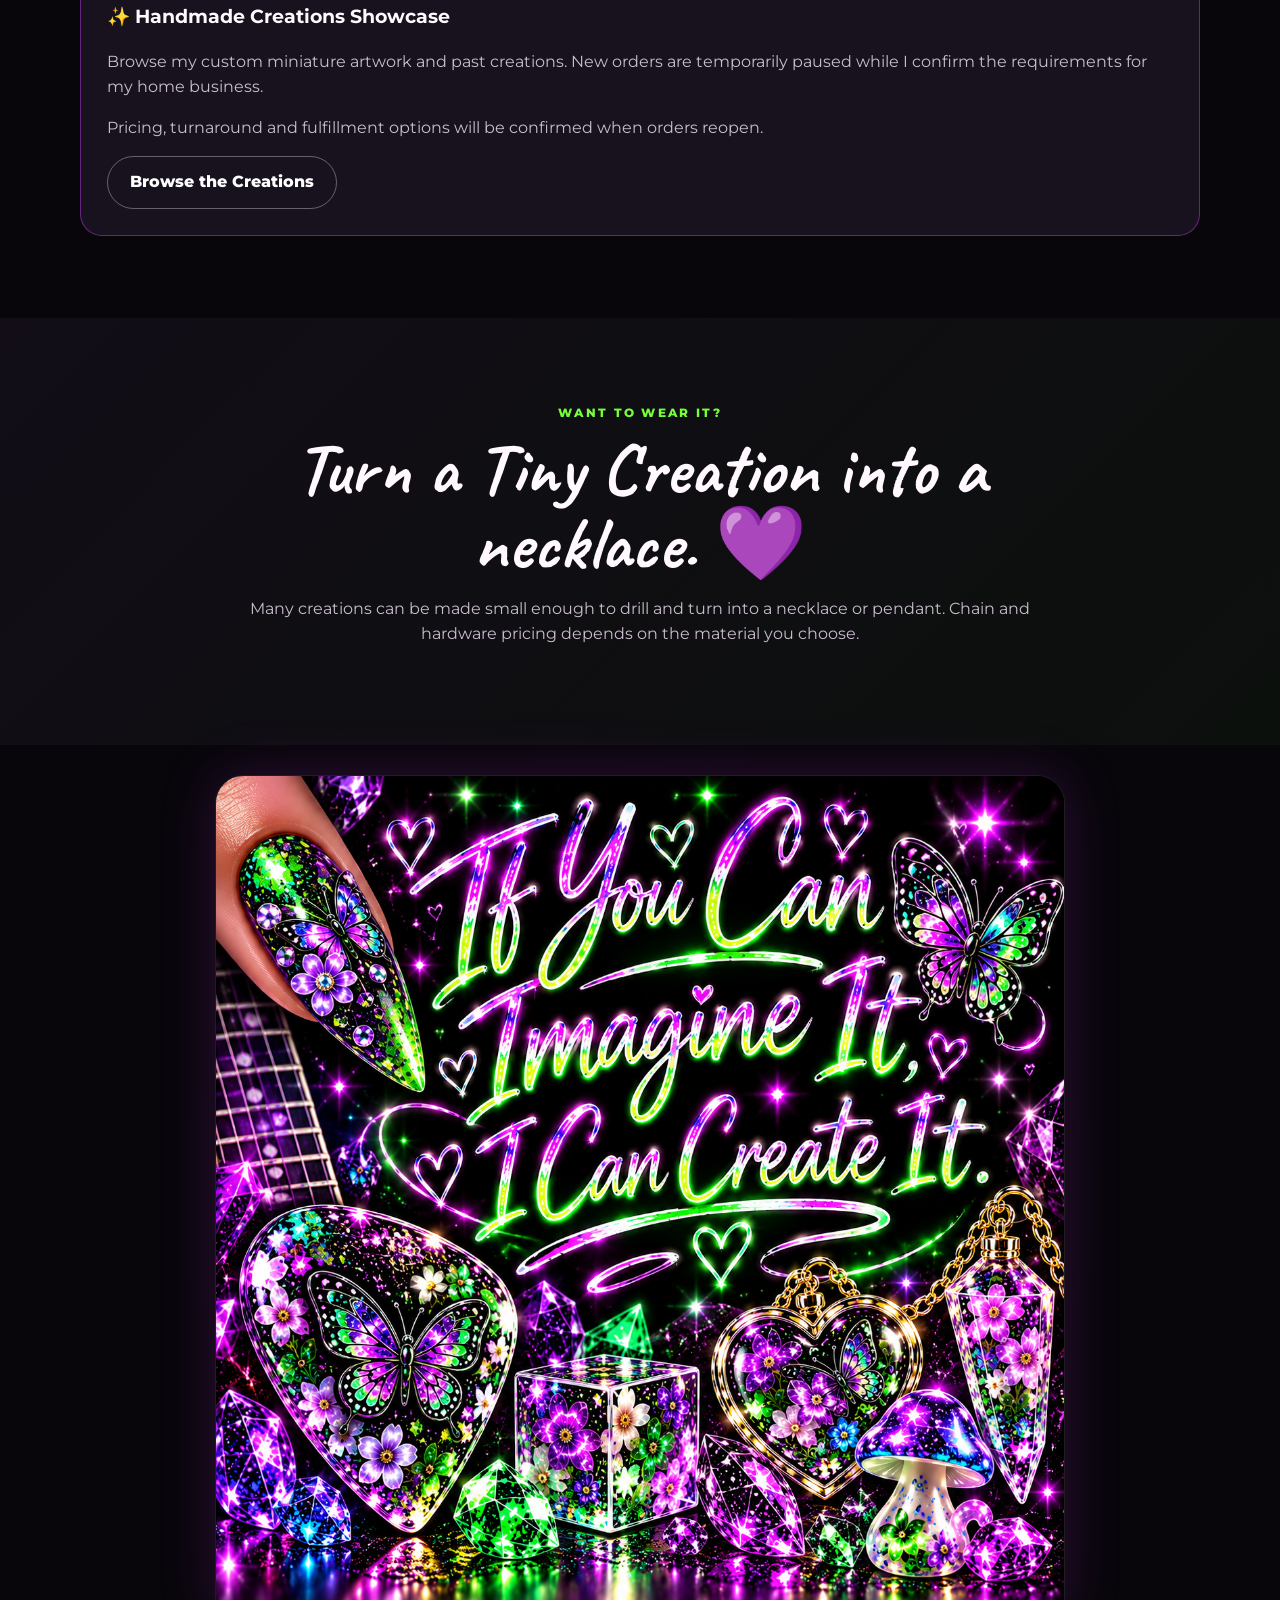
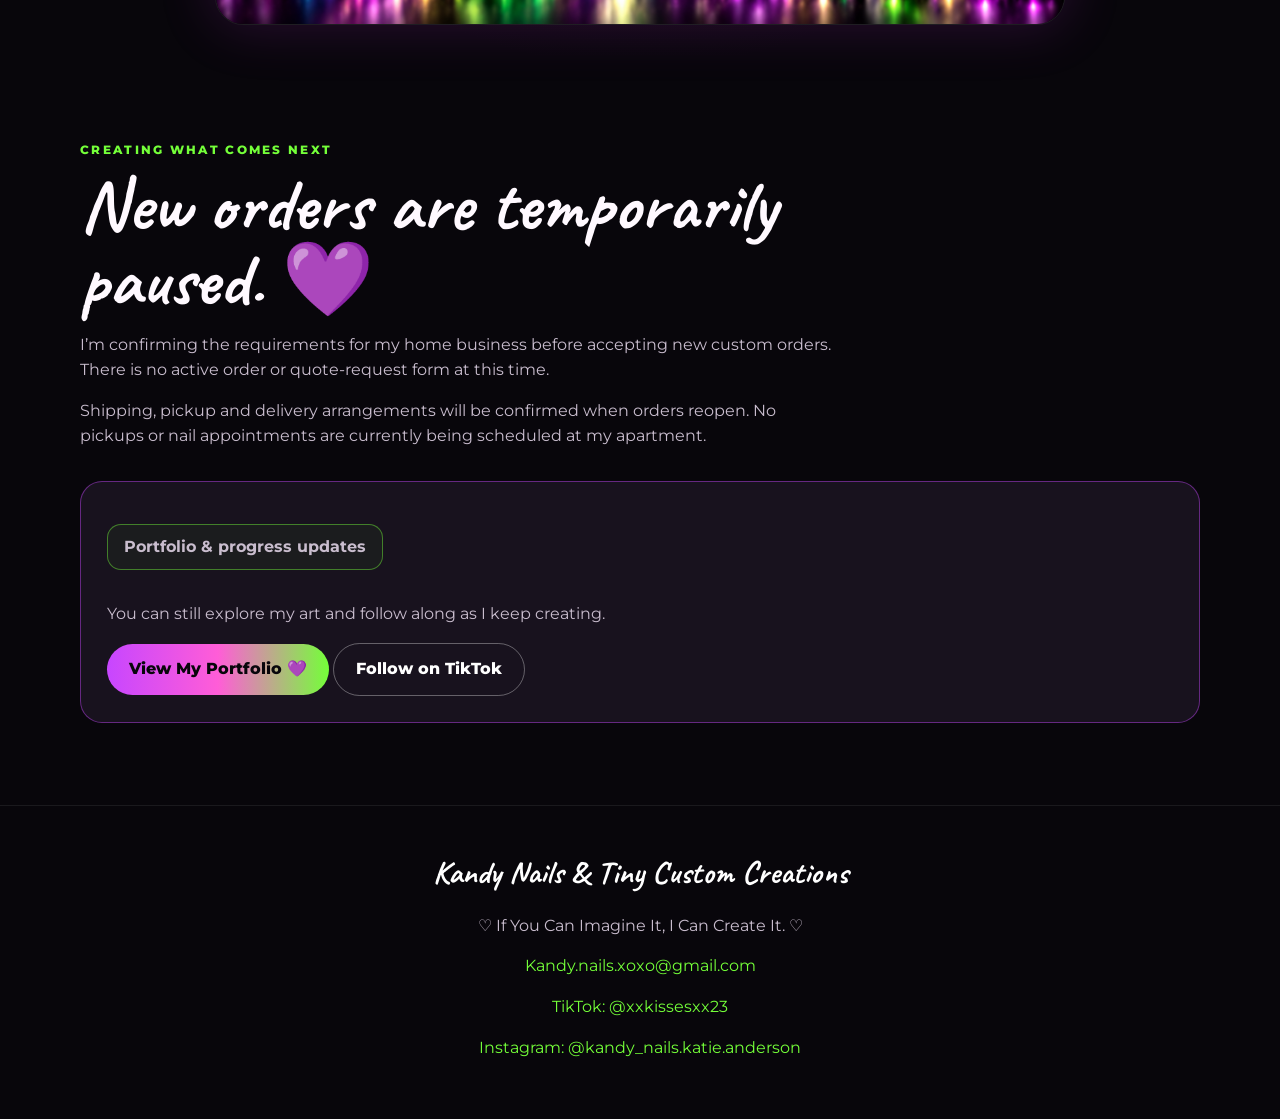
==== commit a42c9461: "Add spooky kitty video and pause bookings" ====
--- a/index.html
+++ b/index.html
@@ -49,6 +49,11 @@
 @media(max-width:850px){.photo-open img,.video-frame video{height:390px}#navLinks{max-width:none;align-items:flex-start}}
 @media(max-width:420px){.photo-open img,.video-frame video{height:330px}}
 .music-card{width:min(420px,100%);margin:26px auto 38px;text-align:left;background:#15101a;border:1px solid #c746ff70;border-radius:18px;overflow:hidden}.music-card summary{padding:14px 18px;cursor:pointer;font-weight:700;font-size:.85rem;color:var(--green)}.music-card summary:focus-visible{outline:3px solid var(--green);outline-offset:-3px}.music-content{padding:0 16px 16px}.music-content p{font-size:.78rem;color:var(--muted);margin:0 0 12px}.music-content iframe{display:block;width:100%;aspect-ratio:16/9;min-height:200px;border:0;border-radius:12px}.music-content a{display:inline-block;margin-top:12px;color:var(--pink);font-size:.78rem;text-decoration:underline;text-underline-offset:3px}
+
+.availability-notice{width:min(920px,92%);margin:22px auto 0;padding:22px 26px;background:linear-gradient(120deg,#291338,#12301c);border:1px solid #a7f17588;border-radius:20px;position:relative;z-index:2;text-align:center}
+.availability-notice h2{font-family:Montserrat,sans-serif;font-size:clamp(1.15rem,3vw,1.55rem);line-height:1.35;margin:0 0 10px;color:var(--green)}
+.availability-notice p{margin:8px 0;color:var(--text);font-size:.92rem}.availability-notice .small-status{color:var(--muted);font-size:.83rem}
+.status-label{display:inline-block;padding:10px 16px;border:1px solid #74ff3970;border-radius:14px;color:var(--green);font-weight:700;background:#74ff390b}.hero-inner{margin-top:7vh}.paused-card{padding:26px;border-radius:22px;border:1px solid #c746ff70;background:#18121e}.paused-card p{color:var(--muted)}
 </style>
 </head>
 <body>
@@ -57,14 +62,20 @@
     <a class="logo" href="#home">Kandy Nails <span>♥</span></a>
     <button id="menuBtn" aria-label="Open menu">☰</button>
     <div id="navLinks">
-      <a href="#categories">Creations</a><a href="#support">Support 💜</a><a href="https://www.tiktok.com/@xxkissesxx23" target="_blank" rel="noopener">TikTok</a><a href="#nails">Nails</a><a href="portfolio.html">Portfolio</a><a href="services.html">Services &amp; Steps</a><a href="https://www.instagram.com/kandy_nails.katie.anderson/" target="_blank" rel="noopener noreferrer">Instagram</a><a href="#pricing">Pricing</a><a href="#order">Custom Orders</a>
+      <a href="#categories">Creations</a><a href="#support">Support 💜</a><a href="https://www.tiktok.com/@xxkissesxx23" target="_blank" rel="noopener">TikTok</a><a href="#nails">Nails</a><a href="portfolio.html">Portfolio</a><a href="#availability">Service Updates</a><a href="https://www.instagram.com/kandy_nails.katie.anderson/" target="_blank" rel="noopener noreferrer">Instagram</a><a href="#pricing">About the Art</a><a href="#order">Order Updates</a>
     </div>
   </nav>
+  <section class="availability-notice" id="availability" aria-labelledby="availability-title">
+    <h2 id="availability-title">💅 Nail Services Coming Soon</h2>
+    <p>I’m completing the licensing and location requirements needed to offer nail services. Appointments are currently paused.</p>
+    <p>Please enjoy my portfolio as I continue building Kandy Nails!</p>
+    <p class="small-status">Handmade creations are currently on display as a showcase. New custom orders are temporarily paused while I confirm the requirements for my home business.</p>
+  </section>
   <div class="hero-inner">
     <p class="kicker">KANDY NAILS & TINY CUSTOM CREATIONS</p>
     <h1>If You Can Imagine It,<br><em>I Can Create It.</em></h1>
     <p class="lead">Nails, handmade guitar picks, mini animals, names & initials, tiny custom creations and special-effect art — handmade with sparkle and personality.</p>
-    <div class="actions"><a class="btn" href="#categories">See the Creations</a><a class="btn ghost" href="#pricing">See Pricing</a><a class="btn ghost" href="#support">Support My Dream 💜</a></div>
+    <div class="actions"><a class="btn" href="#categories">See the Creations</a><a class="btn ghost" href="#pricing">About the Art</a><a class="btn ghost" href="#support">Support My Dream 💜</a></div>
     <details class="music-card">
       <summary>💅 🎶 Play some nail vibes</summary>
       <div class="music-content">
@@ -82,17 +93,17 @@
  <div class="wrap center">
   <div class="heading" style="margin:0 auto 24px"><span>HELP MY SMALL BUSINESS GROW</span><h2 id="support-title">Support My Business 💜</h2>
   <p>Hi, I’m Kaitlyn, the creator behind Kandy Nails &amp; Tiny Creations. I’m working to turn my passion for nail art and handmade miniatures into a stable source of income.</p>
-  <p>My GoFundMe helps fund the supplies, tools and equipment I need to keep creating and growing. Every donation or share helps me take another step toward this dream.</p></div>
+  <p>My GoFundMe helps fund supplies, tools and equipment while I build the business and work through licensing and location requirements. Nail appointments and new custom orders are currently paused. Donations support this business-building stage; they do not purchase or reserve a service or product. Every donation or share helps me take another step toward this dream.</p></div>
   <a class="btn" href="https://gofund.me/85987b3fd" target="_blank" rel="noopener noreferrer">Support on GoFundMe 💜</a>
   <p style="color:var(--muted);font-size:.9rem;margin-top:18px">Can’t donate? Sharing my fundraiser means so much, too. Thank you for supporting my art!</p>
  </div>
 </section>
 
 <section id="categories" class="wrap">
-  <div class="heading"><span>EXPLORE</span><h2>Pick your kind of Kandy ✨</h2><p>The collage is your visual menu. Tap a category below to see it larger.</p></div>
+  <div class="heading"><span>EXPLORE</span><h2>Pick your kind of Kandy ✨</h2><p>Explore my artwork, past creations and design concepts. Tap a category to learn more. This is a showcase; appointments and new orders are currently paused.</p></div>
   <img class="master-collage" src="assets/category-collage.png" alt="Kandy Nails and Tiny Custom Creations category collage">
   <div class="gallery">
-    <a class="tile" href="#nails"><img src="assets/nail-services.png" alt="Nail Services"><b>Nail Services</b></a>
+    <a class="tile" href="#nails"><img src="assets/nail-services.png" alt="Nail Services"><b>Nail Art Showcase</b></a>
     <a class="tile" href="#guitar"><img src="assets/guitar-picks.png" alt="Handmade Guitar Picks"><b>Handmade Guitar Picks</b></a>
     <a class="tile" href="#animals"><img src="assets/mini-animals.png" alt="Mini Animals"><b>Mini Animals</b></a>
     <a class="tile" href="#names"><img src="assets/names-initials.png" alt="Names and Initials"><b>Names & Initials</b></a>
@@ -106,15 +117,17 @@
 
 <section class="band" id="nails"><div class="split">
   <img src="assets/nail-services.png" alt="Kandy Nails services concept">
-  <div><span class="eyebrow">NAIL SERVICES</span><h2>Make your nails part of the art.</h2>
+  <div><span class="eyebrow">NAIL ART SHOWCASE • APPOINTMENTS PAUSED</span><h2>Make your nails part of the art.</h2>
   <p>Gel color, full-coverage tips, extensions, spa pedicures, chrome, jewels, 3D art and custom nail designs.</p>
-  <div class="mini-prices"><p><b>Manicure Without Polish</b><strong>$10</strong></p><p><b>Spa Manicure Without Polish</b><strong>$15</strong></p><p><b>Natural Nail Gel Overlay</b><strong>$25</strong></p><p><b>Gel Manicure</b><strong>$15</strong></p><p><b>Full-Coverage Tips + Gel</b><strong>$20</strong></p><p><b>Extensions</b><strong>$30</strong></p><p><b>Spa Pedicure Without Polish</b><strong>$25</strong></p><p><b>Spa Pedicure With Gel</b><strong>$35</strong></p></div><a class="btn" href="services.html">Explore Services &amp; Steps 💅</a>
+  <p class="status-label">Nail services coming soon</p>
+  <p>Licensing and location approval are pending. No nail appointments are being accepted at this time. Images show artwork and service concepts.</p>
+  <a class="btn" href="portfolio.html">Explore My Nail Portfolio 💅</a>
   </div>
 </div></section>
 
 <section id="nail-gallery" class="band"><div class="wrap center"><div class="heading" style="margin:0 auto 26px"><span>MY WORK</span><h2>Explore My Portfolio 💅</h2><p>Take a closer look at my nail sets, sparkling details, hand-painted designs and videos—all in one gallery.</p></div><a class="btn" href="portfolio.html">View My Portfolio 💜</a></div></section>
 
-<section class="wrap feature" id="guitar"><img src="assets/guitar-picks.png" alt="Handmade guitar picks"><div><span class="eyebrow">HANDMADE</span><h2>Guitar Picks</h2><p>Custom sculpted picks with your colors, theme and personality. No generic-looking menu required — each request can become its own tiny piece of art.</p></div></section>
+<section class="wrap feature" id="guitar"><img src="assets/guitar-picks.png" alt="Handmade guitar picks"><div><span class="eyebrow">HANDMADE</span><h2>Guitar Picks</h2><p>Custom sculpted picks exploring different colors, themes and personalities. Each piece is its own tiny work of art. New orders are currently paused.</p></div></section>
 <section class="wrap feature reverse" id="animals"><img src="assets/mini-animals.png" alt="Mini animals"><div><span class="eyebrow">TINY & CUSTOM</span><h2>Mini Animals</h2><p>Little creatures, pets, fantasy animals and whatever adorable idea you have in mind.</p></div></section>
 <section class="wrap feature" id="names"><img src="assets/names-initials.png" alt="Names and initials"><div><span class="eyebrow">PERSONALIZED</span><h2>Names & Initials</h2><p>Letters, initials and names can become standalone creations, charms, keepsakes or small wearable pieces.</p></div></section>
 <section class="wrap feature reverse" id="minis"><img src="assets/custom-mini-creations.png" alt="Custom mini creations"><div><span class="eyebrow">IMAGINE IT</span><h2>Custom Mini Creations</h2><p>Mushrooms, characters, tiny objects, fantasy pieces, miniature scenes and unusual ideas all belong here.</p></div></section>
@@ -130,41 +143,8 @@
 <section class="wrap feature reverse" id="encapsulated"><img src="assets/encapsulated-creations.png" alt="Encapsulated Creations"><div><span class="eyebrow">PRESERVED IN ART</span><h2>Encapsulated Creations</h2><p>Tiny flowers, butterflies, glitter and details can be preserved inside clear acrylic or hard gel for a glass-like layered finish.</p></div></section>
 
 <section id="pricing" class="wrap">
- <div class="heading"><span>PRICING</span><h2>Handmade, personalized & priced for the work involved.</h2><p>Every custom piece is different. Final pricing depends on size, detail, materials, design complexity, special effects, and hands-on creation time.</p></div>
- <div class="price-cards">
-   <article>
-     <h3>💅 Nail Services</h3>
-     <p>Manicure Without Polish <b>$10</b></p>
-     <p>Spa Manicure Without Polish <b>$15</b></p>
-     <p>Natural Nail Gel Overlay <b>$25</b></p>
-     <p>Gel Polish Manicure <b>$15</b></p>
-     <p>Full-Coverage Tips + Gel <b>$20</b></p>
-     <p>Extra-Length Extensions <b>$30</b></p>
-     <p>Spa Pedicure Without Polish <b>$25</b></p>
-     <p>Spa Pedicure With Gel <b>$35</b></p>
-     <p>Pedicure Gel Polish <b>+$10</b></p>
-     <p>Regular Toe Polish <b>$15</b></p>
-     <p>Basic Art / Chrome / Jewels <b>+$5</b></p>
-     <p>Polish Removal <b>+$5</b></p>
-     <p>Gel / Enhancement Removal <b>from +$10</b></p>
-     <p class="muted">Complex 3D or especially detailed custom nail art is quoted separately.</p><a class="btn ghost" href="services.html">See Steps &amp; Picture Guides</a>
-   </article>
-   <article class="featured">
-     <h3>💜 Custom Creations</h3>
-     <div class="big">$30<span>+</span></div>
-     <p><b>Simple Custom Creations — $30+</b><br>Simple shapes, colors, initials and small designs.</p>
-     <p><b>Detailed Custom Creations — $45+</b><br>Mini animals, characters, detailed objects and layered designs.</p>
-     <p><b>Highly Detailed / 3D — Custom Quote</b><br>Complex miniatures, multiple components, intricate 3D work or especially time-intensive designs.</p>
-   </article>
-   <article>
-     <h3>✨ Extras & Timing</h3>
-     <p><b>Special Effects</b><br>Glow-in-the-dark, thermochromatic, magnetic and encapsulated effects may increase the price.</p>
-     <p><b>Wearable Option</b><br>Many creations can be made small enough to drill for a necklace. Chain/hardware is priced separately depending on material.</p>
-     <p><b>1–3 days</b><br>Simple requests</p>
-     <p><b>5–14 days</b><br>More complex requests</p>
-     <p class="muted">Timing may vary depending on materials and design complexity.</p>
-   </article>
- </div>
+ <div class="heading"><span>ABOUT THE ART</span><h2>Handmade, personalized &amp; full of imagination.</h2><p>My work includes nail art, miniature sculptures, handmade guitar picks, personalized initials and special-effect creations.</p></div>
+ <div class="paused-card"><h3>✨ Handmade Creations Showcase</h3><p>Browse my custom miniature artwork and past creations. New orders are temporarily paused while I confirm the requirements for my home business.</p><p>Pricing, turnaround and fulfillment options will be confirmed when orders reopen.</p><a class="btn ghost" href="#categories">Browse the Creations</a></div>
 </section>
 
 <section class="wearable"><div class="wrap center">
@@ -175,41 +155,9 @@
 <section class="brand-finale"><div class="wrap">
 <img src="assets/imagine-create.png" alt="If You Can Imagine It, I Can Create It">
 </div></section>
-<section class="shipping"><div class="wrap">
-<div class="heading"><span>SHIPPING • PICKUP • DELIVERY</span><h2>How you'll receive your creation 📦</h2></div>
-<div class="shipping-grid">
-<article><h3>📦 Shipping</h3><p>Shipping is available for Tiny Custom Creations. Cost is calculated separately based on order size/weight, packaging, destination and shipping method. Your shipping cost will be confirmed before payment.</p></article>
-<article><h3>📍 Local Pickup</h3><p>Local pickup can be arranged after your order is finished. Exact pickup details are provided privately after the order is confirmed.</p></article>
-<article><h3>🚗 Local Delivery</h3><p>Local delivery may be available depending on distance and availability. A delivery fee may apply and will be discussed before the order is finalized.</p></article>
-<article><h3>💜 Tracking & Care</h3><p>When tracking is available, it will be sent once your order ships. Each handmade creation is packaged carefully. If an item arrives damaged, contact me as soon as possible with photos of the item and packaging.</p></article>
-</div>
-<div class="shipping-note"><b>Creation time and shipping time are separate.</b> Creation is generally 1–3 days for simple requests and 5–14 days for complex requests. Shipping begins after your creation is completed. Customers are responsible for providing a complete and accurate shipping address.</div>
-</div></section>
-<section class="policies">
-<div class="wrap">
- <div class="heading"><span>CUSTOM ORDER POLICY</span><h2>Before I create your order 🖤</h2></div>
- <div class="policy-box">
-  <p>Custom pieces are handmade and may have slight variations — that is part of what makes each piece one of a kind.</p>
-  <p><b>Pricing is confirmed before work begins.</b> Major changes requested after creation has started may result in an additional charge.</p>
-  <p>Turnaround is generally <b>1–3 days for simple creations</b> and <b>5–14 days for more complex designs</b>, but timing can vary depending on the design and materials needed.</p>
-  <p>Materials or specialty items may need to be purchased specifically for your request.</p>
-  <p>Because personalized and custom pieces are made specifically for you, completed custom work is generally not refundable simply because you changed your mind. If there is a problem with your order, please contact me so we can work out an appropriate solution.</p>
-  <p class="policy-highlight">💜 Submitting a custom request does not commit you to purchasing anything. We will discuss the design and price first.</p>
- </div>
-</div>
-</section>
-
-<section id="order" class="wrap order">
- <div class="heading"><span>YOUR IDEA → YOUR CREATION</span><h2>Request your custom quote. 💜</h2><p>Tell me what you are imagining. Your request will open as an email so we can talk through the design and price before I begin.</p><p><a class="tiktok-link" href="https://www.tiktok.com/@xxkissesxx23" target="_blank" rel="noopener">♡ Follow @xxkissesxx23 on TikTok ♡</a></p></div>
- <form id="orderForm">
-  <label>Your name<input id="customerName" required placeholder="Name"></label>
-  <label>What do you want created?<textarea id="customerIdea" required placeholder="Tell me your idea..."></textarea></label>
-  <label>Colors / theme<input id="customerColors" placeholder="Purple, green, spooky, cute..."></label>
-  <label>Special effect<select id="customerEffect"><option>None / not sure</option><option>Glow-in-the-dark</option><option>Magnetic</option><option>Thermochromatic</option><option>Encapsulated</option></select></label><label>How would you like to receive it?<select id="customerFulfillment"><option>Shipping</option><option>Local Pickup</option><option>Local Delivery</option><option>Not sure yet</option></select></label>
-<label>ZIP code<input id="customerZip" inputmode="numeric" placeholder="ZIP code"></label>
-  <button class="btn" type="submit">Request My Custom Quote ♡</button>
-  <p class="demo">This opens your email app with the custom-request details filled in.</p>
- </form>
+<section id="order" class="wrap order" aria-labelledby="order-status-title">
+ <div class="heading"><span>CREATING WHAT COMES NEXT</span><h2 id="order-status-title">New orders are temporarily paused. 💜</h2><p>I’m confirming the requirements for my home business before accepting new custom orders. There is no active order or quote-request form at this time.</p><p>Shipping, pickup and delivery arrangements will be confirmed when orders reopen. No pickups or nail appointments are currently being scheduled at my apartment.</p></div>
+ <div class="paused-card"><p class="status-label">Portfolio &amp; progress updates</p><p>You can still explore my art and follow along as I keep creating.</p><a class="btn" href="portfolio.html">View My Portfolio 💜</a> <a class="btn ghost" href="https://www.tiktok.com/@xxkissesxx23" target="_blank" rel="noopener noreferrer">Follow on TikTok</a></div>
 </section>
 </main>
 
@@ -222,25 +170,6 @@
 b.onclick=()=>n.classList.toggle('show');
 document.querySelectorAll('#navLinks a').forEach(a=>a.onclick=()=>n.classList.remove('show'));
 
-document.getElementById('orderForm').addEventListener('submit', function(e){
-  e.preventDefault();
-  const name=document.getElementById('customerName').value;
-  const idea=document.getElementById('customerIdea').value;
-  const colors=document.getElementById('customerColors').value || 'Not specified';
-  const effect=document.getElementById('customerEffect').value;
-  const subject=encodeURIComponent('Kandy Nails Custom Quote Request - ' + name);
-  const body=encodeURIComponent(
-    'Hi Kandy Nails!\n\nI would like to request a custom quote.\n\n' +
-    'Name: ' + name + '\n\n' +
-    'My idea:\n' + idea + '\n\n' +
-    'Colors / theme: ' + colors + '\n' +
-    'Special effect: ' + effect + '\n' +
-    'Receive order by: ' + document.getElementById('customerFulfillment').value + '\n' +
-    'ZIP code: ' + (document.getElementById('customerZip').value || 'Not provided') + '\n\n' +
-    'Please let me know what you think and what the quote would be. 💜'
-  );
-  window.location.href='mailto:Kandy.nails.xoxo@gmail.com?subject='+subject+'&body='+body;
-});
 
 </script>
 </body></html>
